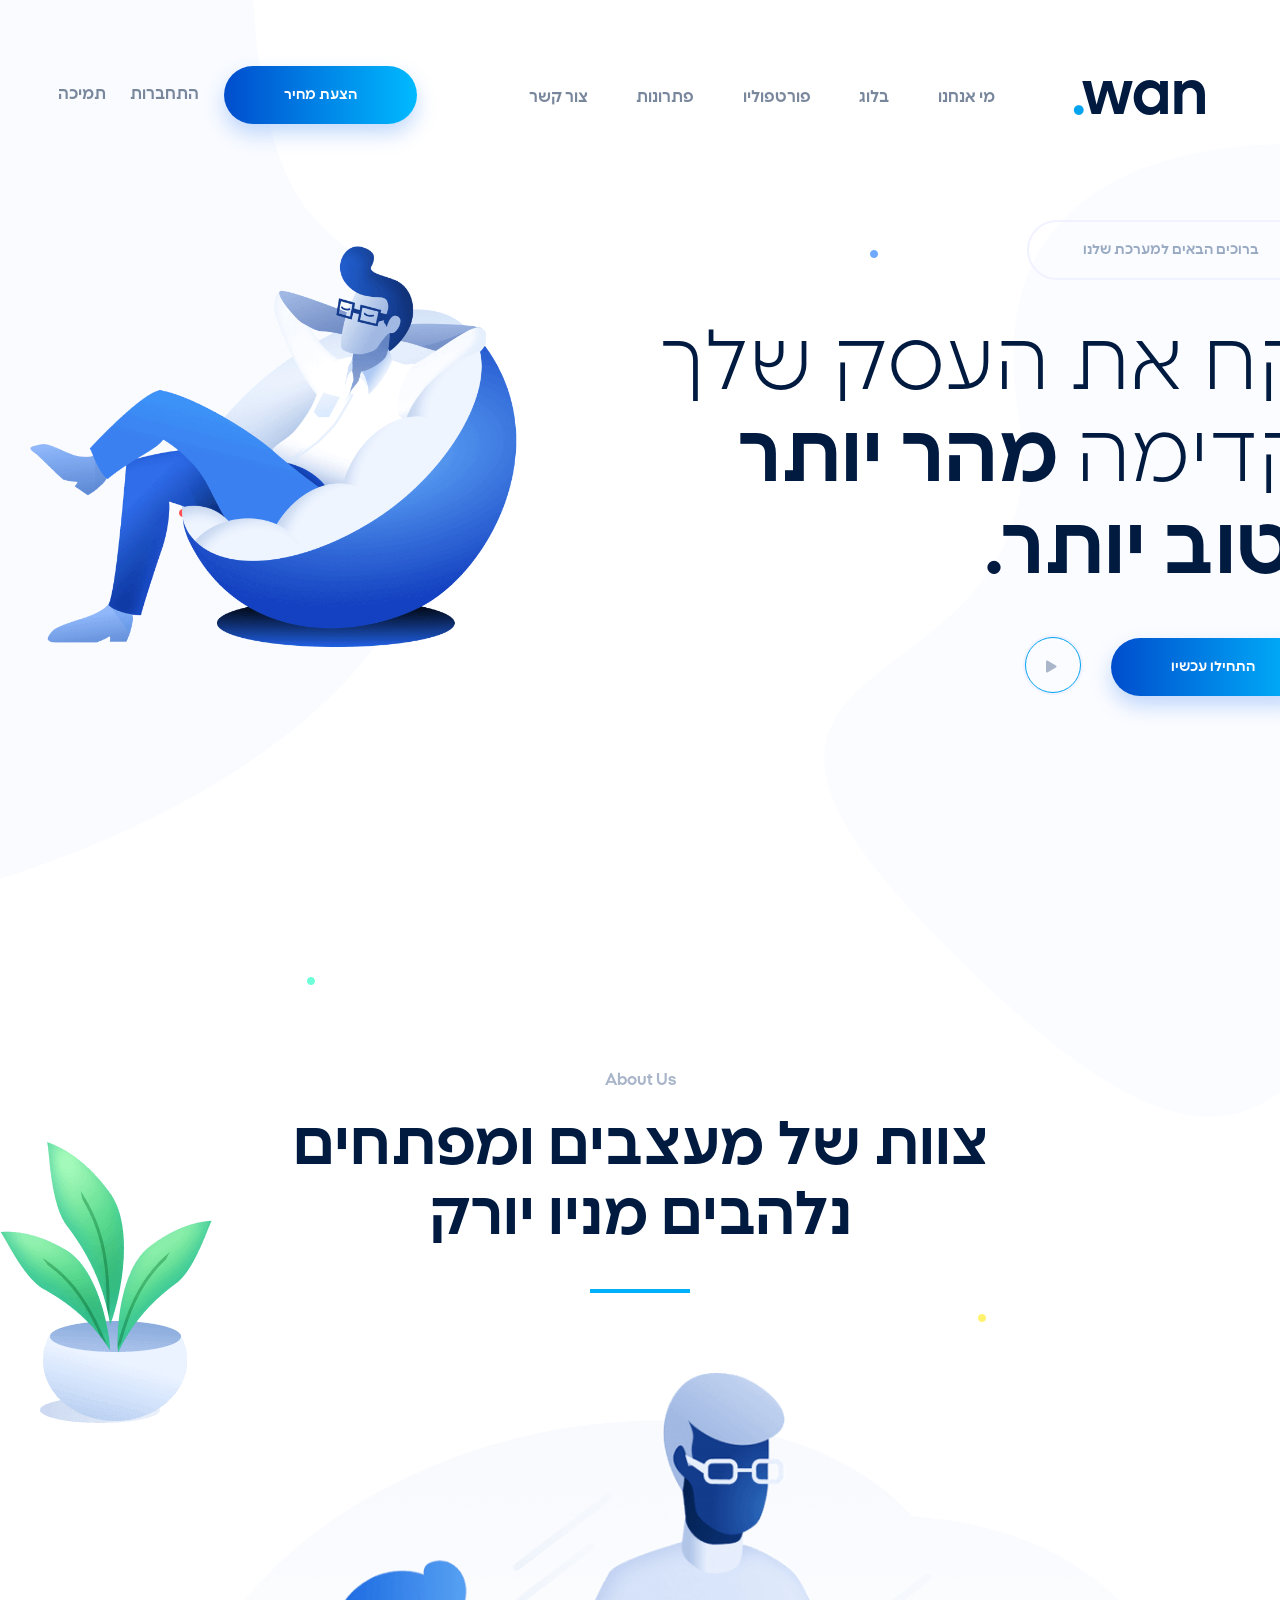
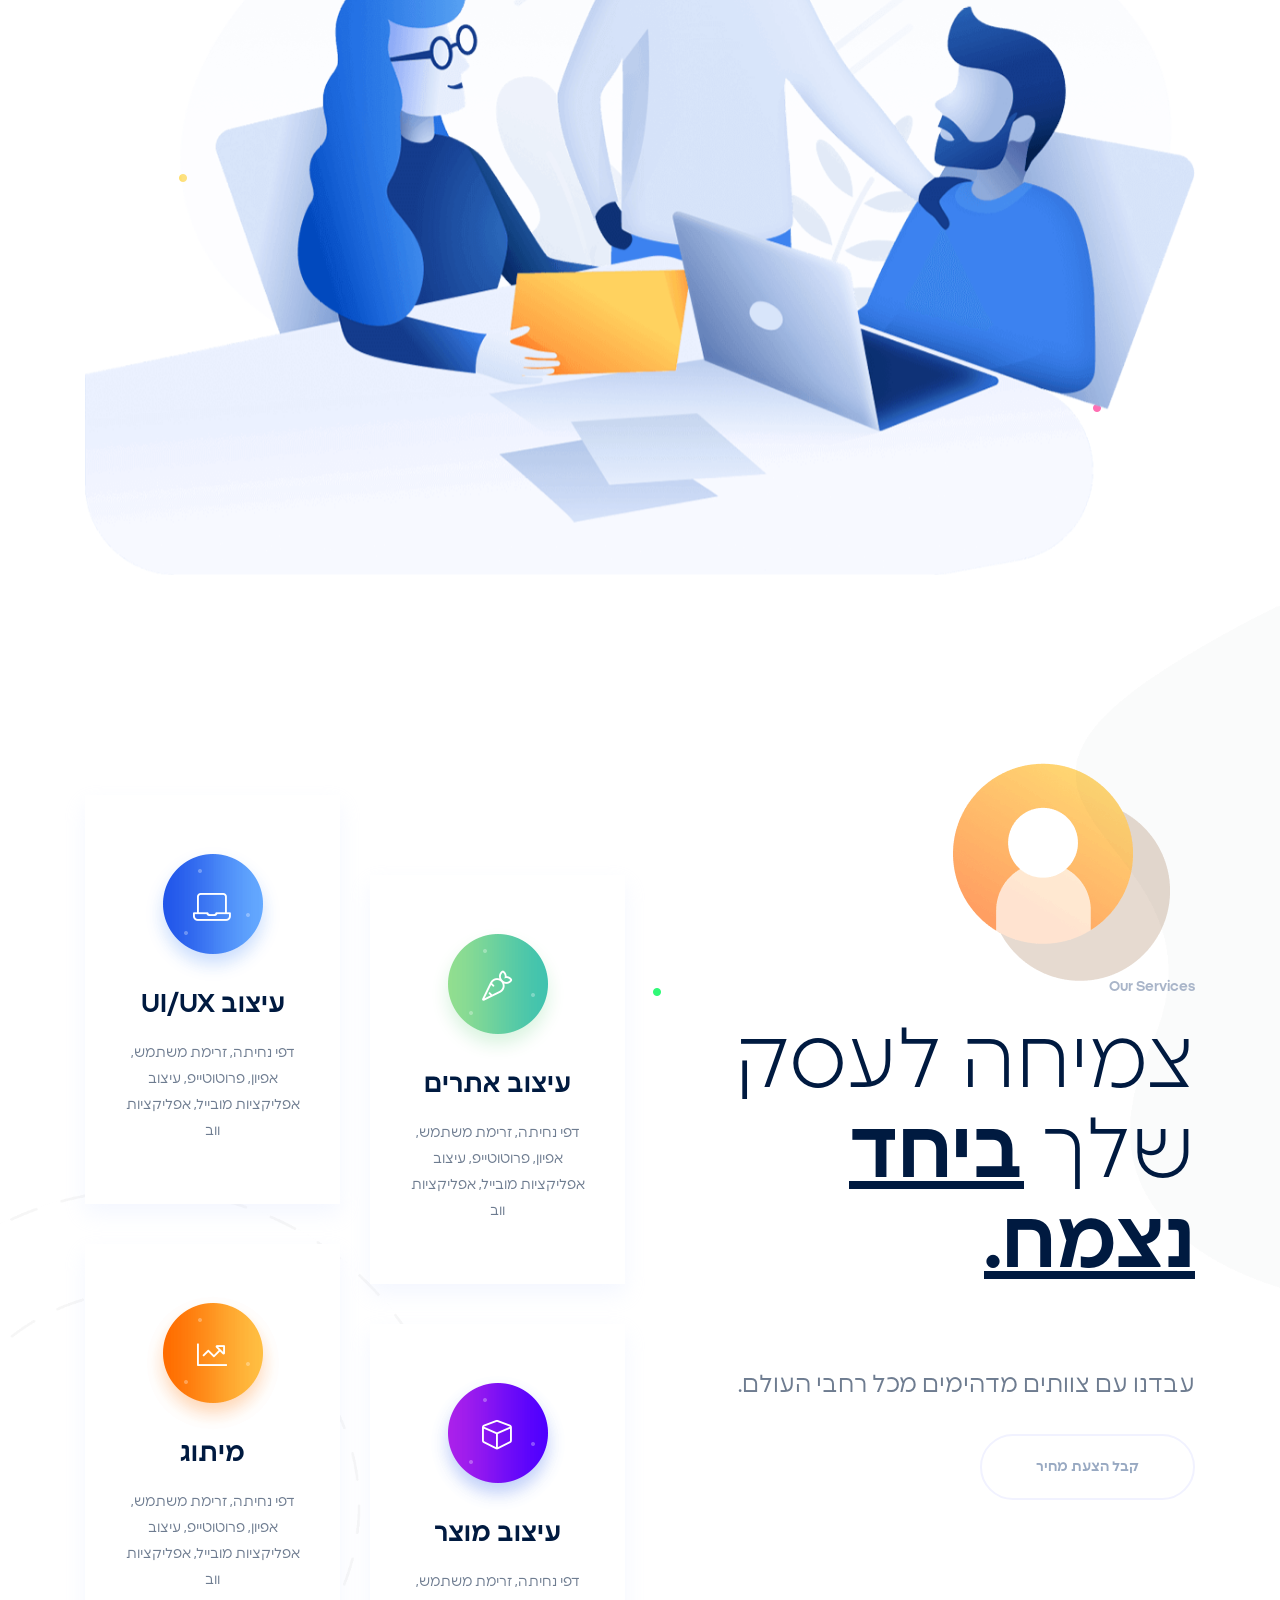
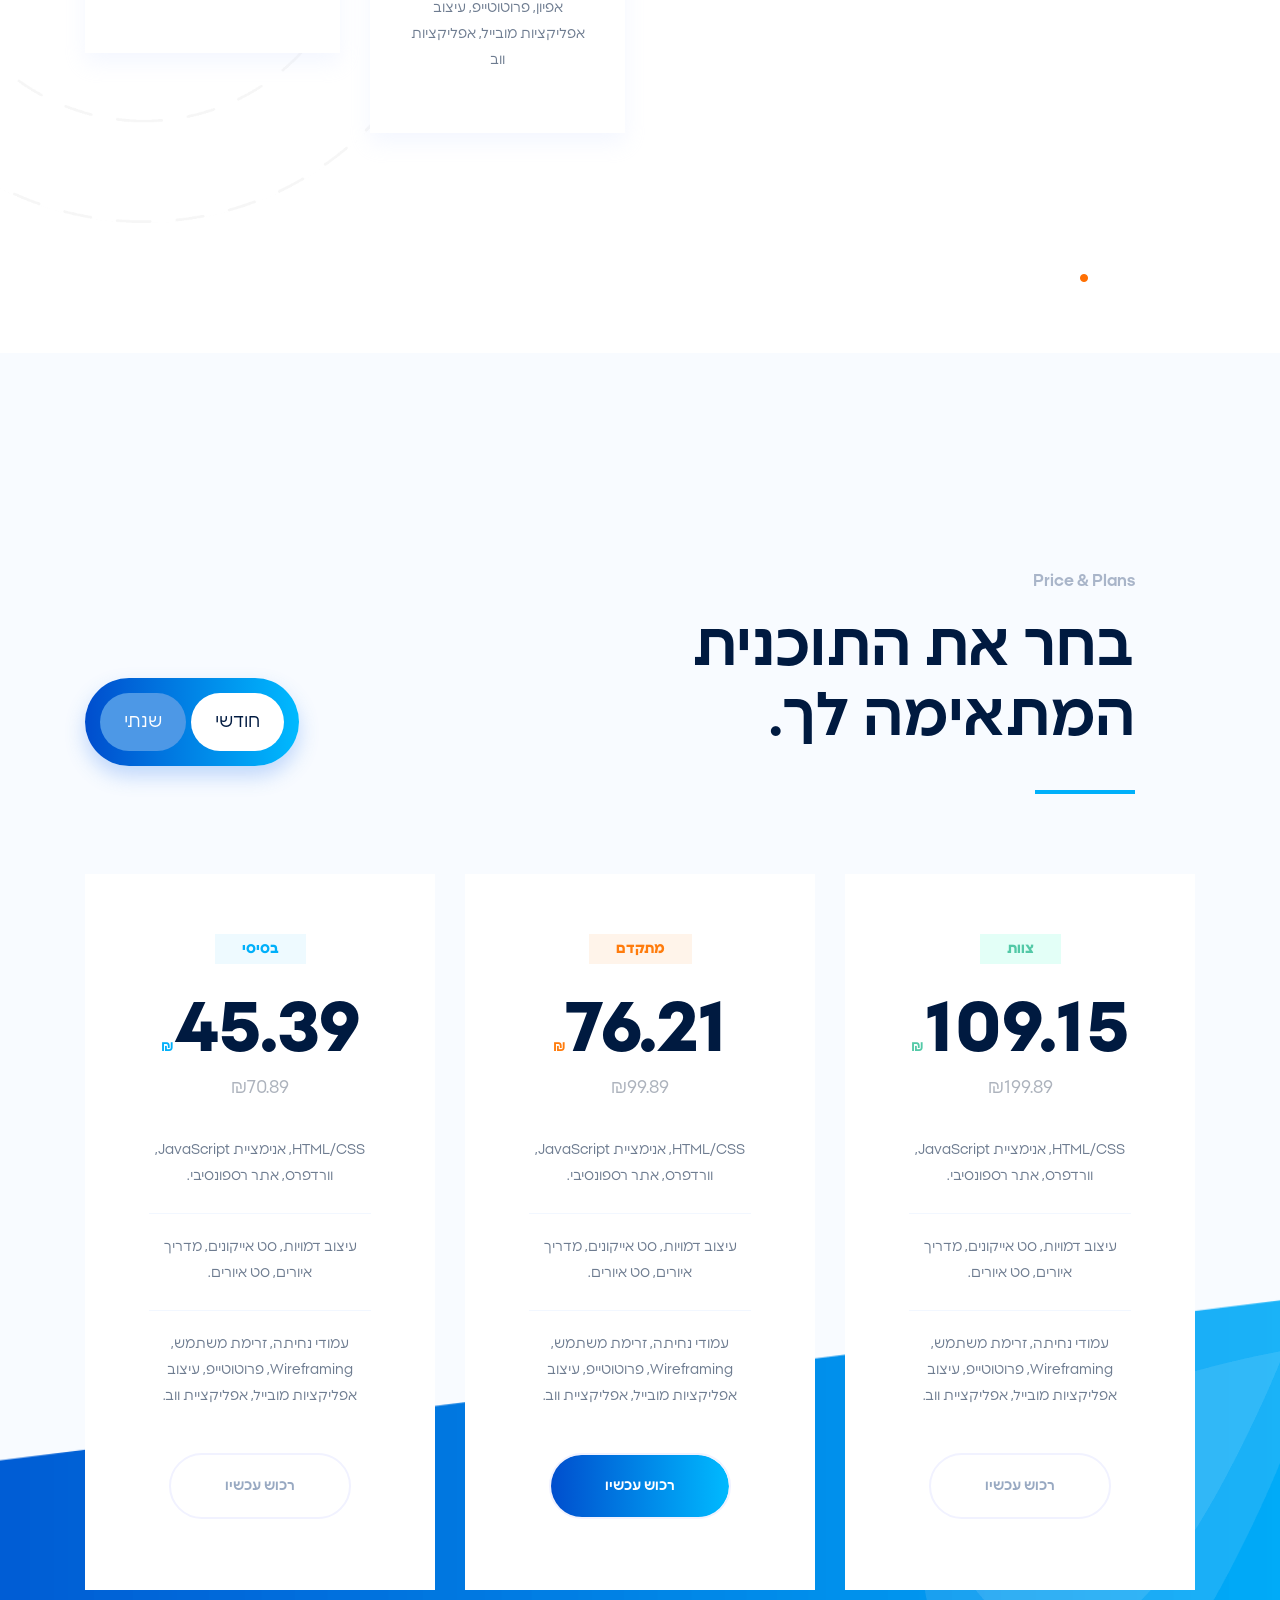
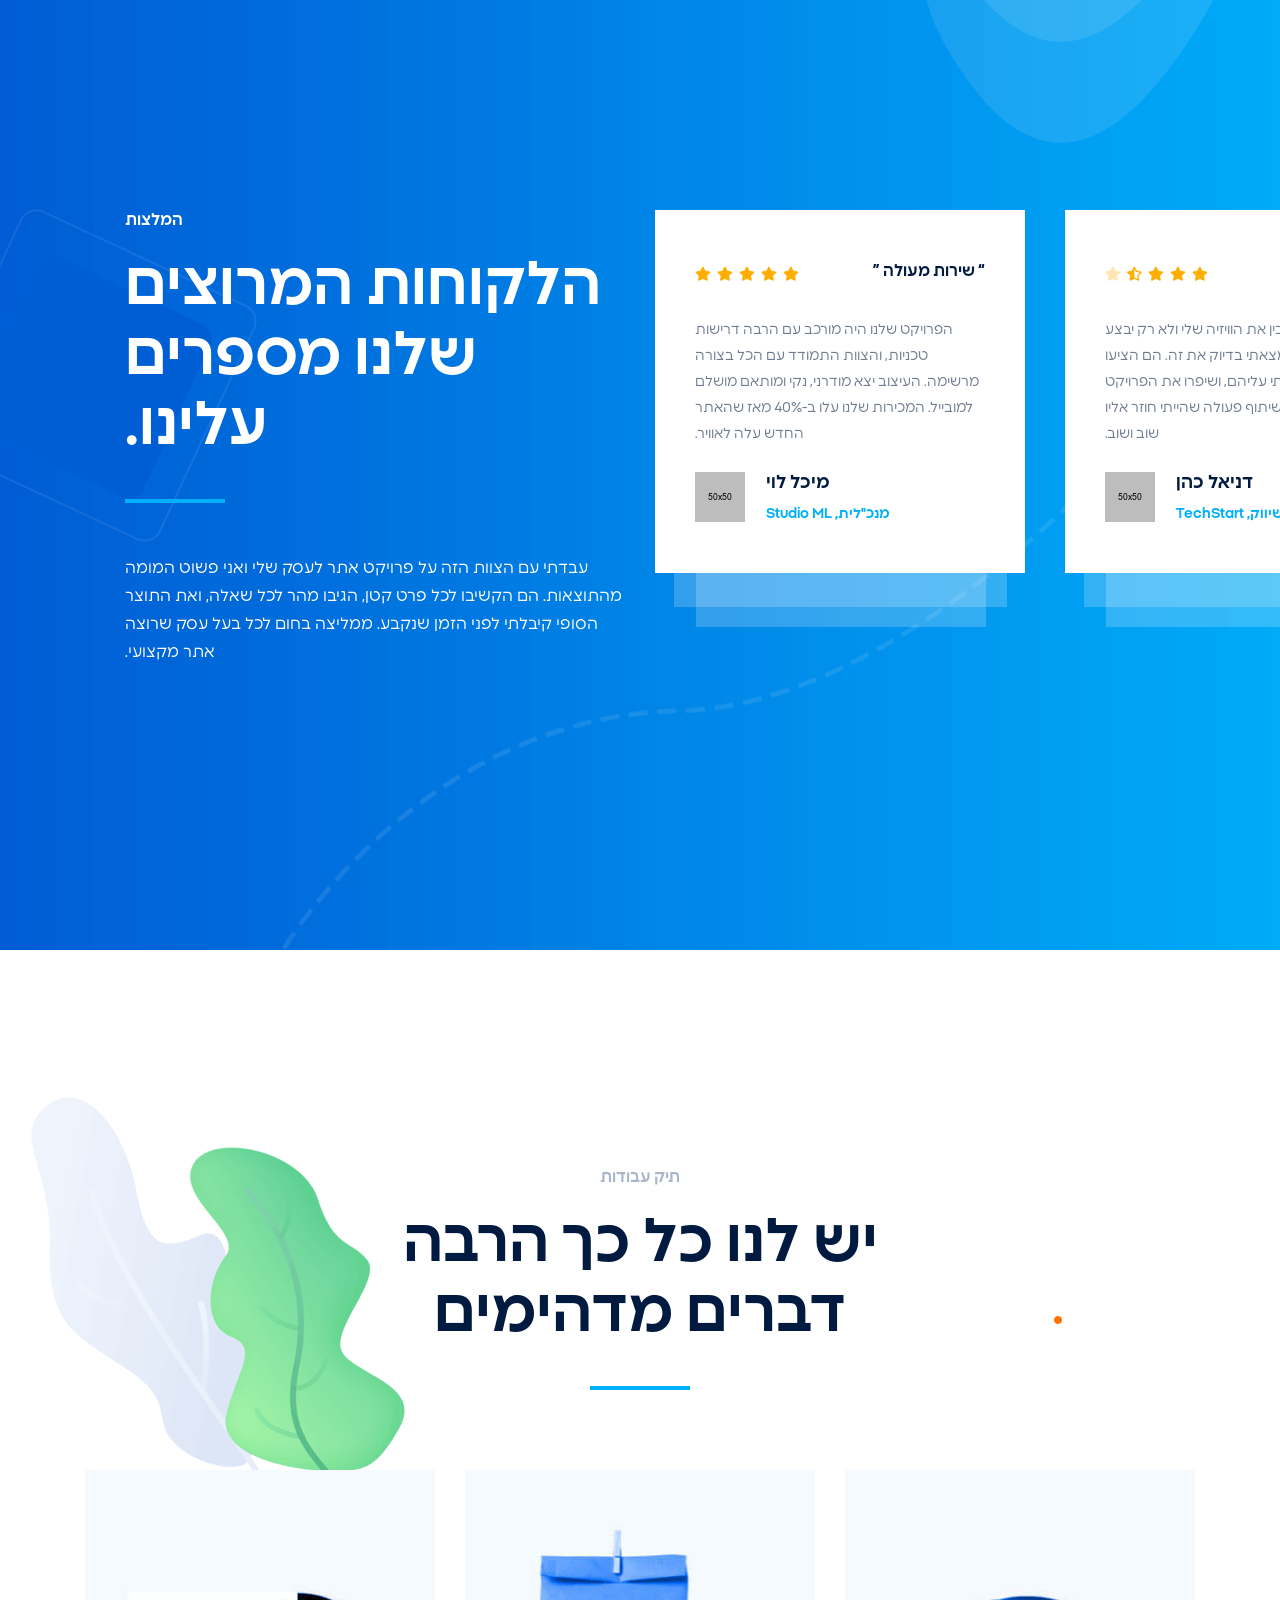
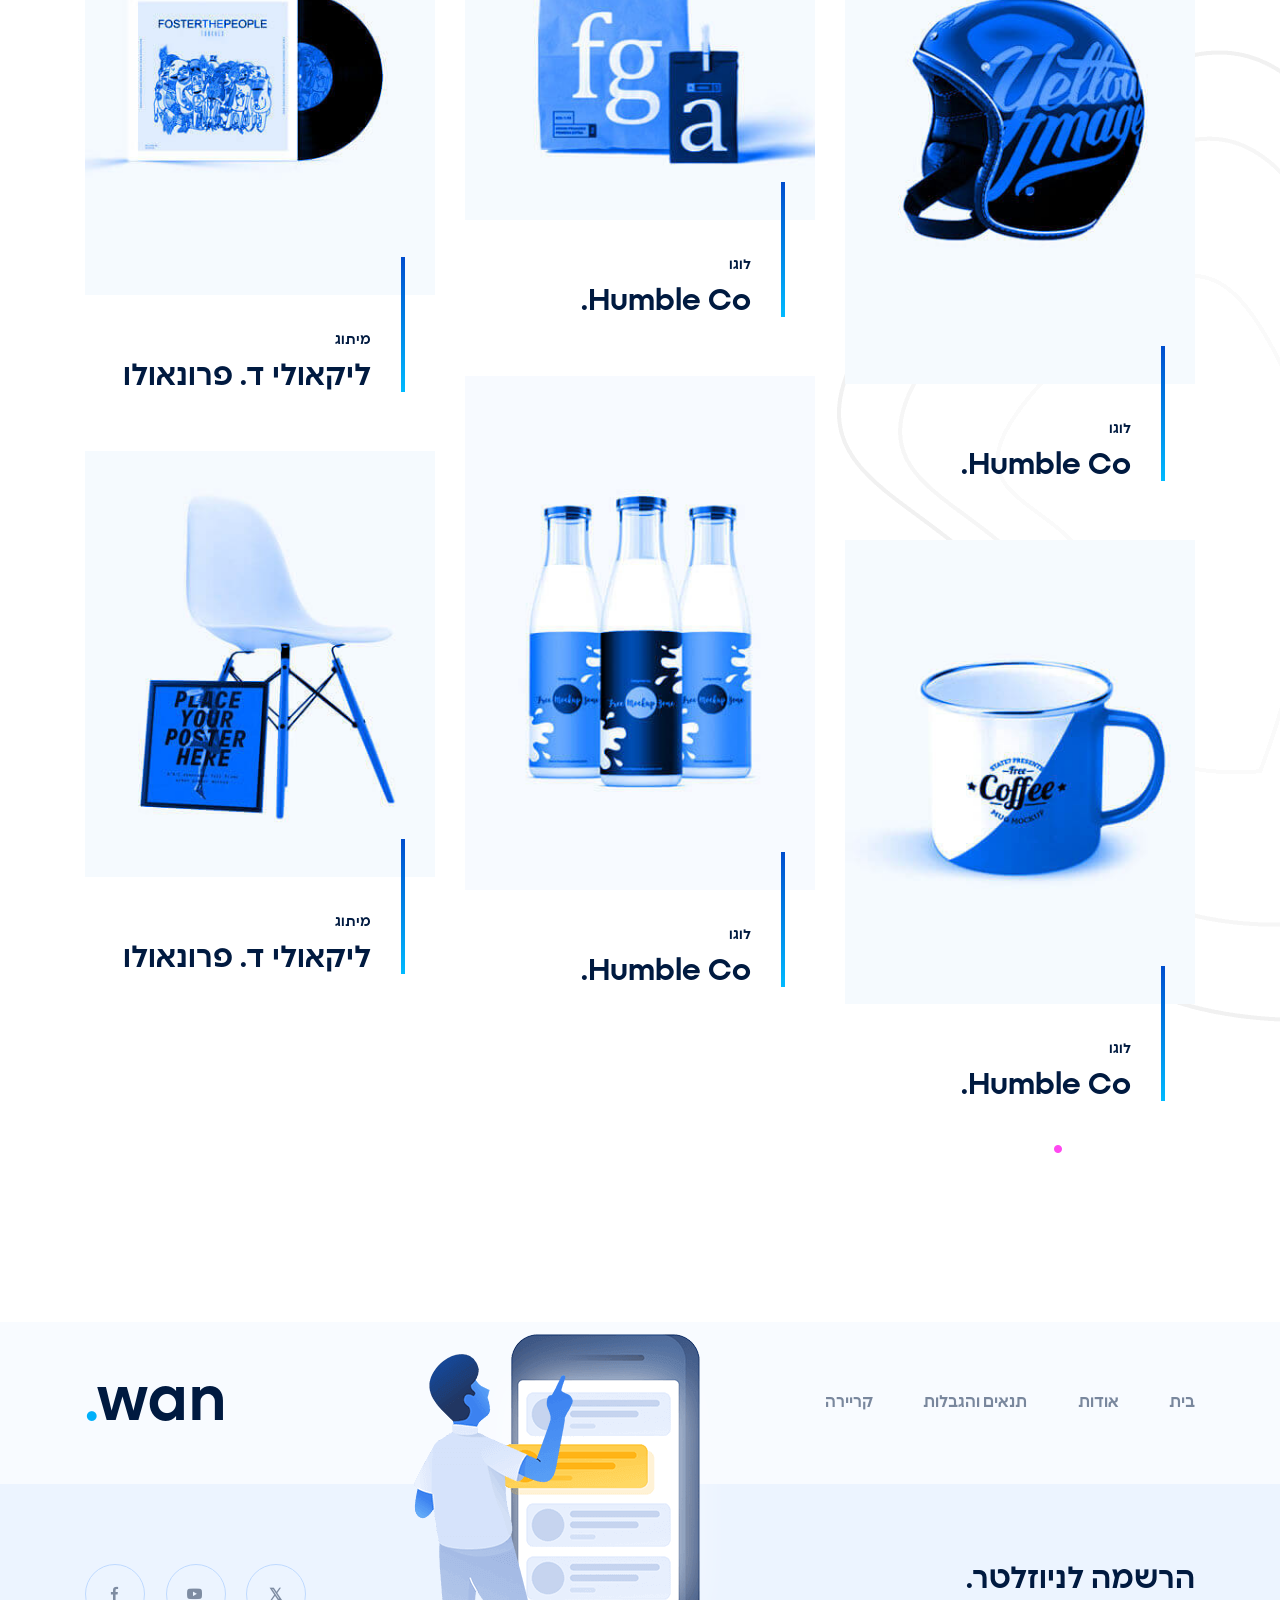
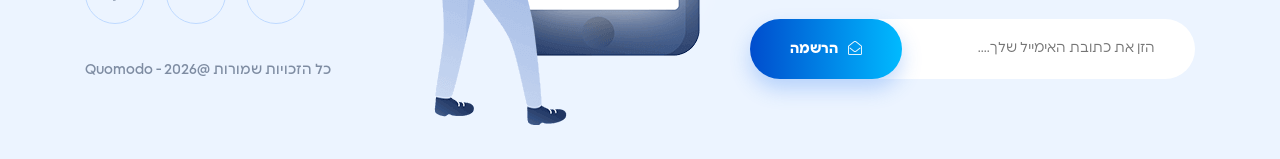
==== wan-html/index.html @ 909f517f "Initial commit Made-with: Cursor" ====
<!DOCTYPE html>
<html lang="en">

<head>
    <!--- Basic Page Needs  -->
    <meta charset="utf-8">
    <title>Home One || Wan</title>
    <meta name="description" content="">
    <meta name="author" content="">
    <meta name="keywords" content="">
    <meta http-equiv="X-UA-Compatible" content="IE=edge">
    <!-- Mobile Specific Meta  -->
    <meta name="viewport" content="width=device-width, initial-scale=1, maximum-scale=1">
    <!-- CSS -->
    <link rel="stylesheet" href="css/bootstrap.min.css">
    <link rel="stylesheet" href="css/jquery-ui.css">
    <link rel="stylesheet" href="css/all.min.css">
    <link rel="stylesheet" href="css/magnific-popup.css">
    <link rel="stylesheet" href="css/owl.carousel.min.css">
    <link rel="stylesheet" href="css/animate.css">
    <link rel="stylesheet" href="css/stellarnav.min.css">
    <link rel="stylesheet" href="css/pignose.calendar.min.css">
    <link rel="stylesheet" href="fonts/stylesheet.css">
    <link rel="stylesheet" href="css/style.css">
    <link rel="stylesheet" href="css/responsive.css">
    <style>
        /* RTL override for hero section - text on right, image on left */
        .hero-area {
            padding: 260px 0 300px;
        }
        .hero-area .hero-content {
            direction: rtl;
            text-align: right;
            padding: 0 0 0 60px;
            margin-top: -40px;
            margin-right: -120px;
        }
        .hero-area .hero-content .title {
            line-height: 1.15;
            margin-top: 28px;
        }
        .hero-area .hero-content .start-video {
            margin-top: 40px;
        }
        .main-menu {
            text-align: left !important;
            margin-left: 60px;
        }
        .hero-area .hero-banner {
            right: auto;
            left: 30px;
            text-align: left;
            transform: scaleX(-1);
        }
        .hero-area .hero-bg-left {
            left: auto;
            right: 0;
            transform: scaleX(-1);
        }
        .hero-area .hero-bg-right {
            right: auto;
            left: 0;
            text-align: left;
            transform: scaleX(-1);
        }
        .hero-area .hero-content .start-video .start {
            margin-right: 0;
            margin-left: 24px;
        }
        /* Quote Modal Styles */
        .quote-modal .modal-dialog {
            max-width: 560px;
            margin: 40px auto;
        }
        .quote-modal .modal-content {
            border: 0;
            border-radius: 20px;
            overflow: hidden;
            box-shadow: 0 30px 80px rgba(0, 77, 205, 0.25);
            direction: rtl;
            text-align: right;
        }
        .quote-modal .quote-header {
            background-image: linear-gradient(90deg, #004dcd 0%, #00baff 100%);
            color: #ffffff;
            padding: 32px 40px 28px;
            position: relative;
        }
        .quote-modal .quote-header .intro {
            font-size: 13px;
            letter-spacing: 2px;
            text-transform: uppercase;
            color: #ffffff;
            opacity: 1;
            margin: 0 0 8px;
            font-weight: 700;
            text-shadow: 0 1px 2px rgba(0, 30, 80, 0.25);
        }
        .quote-modal .quote-header .title {
            font-size: 26px;
            line-height: 1.3;
            font-weight: 700;
            margin: 0 0 6px;
            color: #ffffff;
        }
        .quote-modal .quote-header .subtitle {
            font-size: 14px;
            line-height: 1.6;
            color: #ffffff;
            opacity: 1;
            margin: 0;
            font-weight: 500;
            text-shadow: 0 1px 2px rgba(0, 30, 80, 0.25);
        }
        .quote-modal .quote-close {
            position: absolute;
            top: 18px;
            left: 18px;
            width: 34px;
            height: 34px;
            border-radius: 50%;
            background: rgba(255, 255, 255, 0.18);
            color: #ffffff;
            border: 0;
            font-size: 16px;
            line-height: 1;
            cursor: pointer;
            transition: 0.25s;
        }
        .quote-modal .quote-close:hover {
            background: rgba(255, 255, 255, 0.35);
            transform: rotate(90deg);
        }
        .quote-modal .quote-body {
            padding: 32px 40px 36px;
            background: #ffffff;
        }
        .quote-modal .form-row {
            display: flex;
            gap: 14px;
            margin-bottom: 14px;
        }
        .quote-modal .form-field {
            flex: 1;
            position: relative;
        }
        .quote-modal label {
            display: block;
            font-size: 13px;
            font-weight: 600;
            color: #000c35;
            margin-bottom: 8px;
        }
        .quote-modal label .req {
            color: #ef4060;
            margin-right: 3px;
        }
        .quote-modal input[type="text"],
        .quote-modal input[type="tel"],
        .quote-modal input[type="email"],
        .quote-modal select,
        .quote-modal textarea {
            width: 100%;
            box-sizing: border-box;
            height: 48px;
            line-height: 1.2;
            border: 1.5px solid #e4e8f3;
            border-radius: 10px;
            padding: 0 16px;
            font-size: 14px;
            color: #000c35;
            background: #f8fafd;
            transition: 0.25s;
            font-family: inherit;
            direction: rtl;
            text-align: right;
            -webkit-appearance: none;
            -moz-appearance: none;
            appearance: none;
        }
        .quote-modal select {
            background-image: url("data:image/svg+xml;utf8,<svg xmlns='http://www.w3.org/2000/svg' width='12' height='8' viewBox='0 0 12 8'><path fill='none' stroke='%23606e88' stroke-width='2' stroke-linecap='round' stroke-linejoin='round' d='M1 1l5 5 5-5'/></svg>");
            background-repeat: no-repeat;
            background-position: left 16px center;
            padding-left: 40px;
        }
        .quote-modal textarea {
            resize: vertical;
            height: auto;
            min-height: 110px;
            padding: 12px 16px;
            line-height: 1.5;
        }
        .quote-modal input:focus,
        .quote-modal select:focus,
        .quote-modal textarea:focus {
            outline: 0;
            border-color: #00baff;
            background: #ffffff;
            box-shadow: 0 0 0 4px rgba(0, 186, 255, 0.12);
        }
        .quote-modal .submit-btn {
            width: 100%;
            background-image: linear-gradient(90deg, #004dcd 0%, #00baff 100%);
            color: #ffffff;
            border: 0;
            border-radius: 100px;
            padding: 16px 30px;
            font-size: 15px;
            font-weight: 600;
            cursor: pointer;
            margin-top: 8px;
            box-shadow: 0 10px 20px rgba(59, 132, 241, 0.25);
            transition: 0.3s;
        }
        .quote-modal .submit-btn:hover {
            transform: translateY(-2px);
            box-shadow: 0 14px 26px rgba(59, 132, 241, 0.35);
        }
        .quote-modal .quote-success {
            display: none;
            text-align: center;
            padding: 20px 10px 10px;
        }
        .quote-modal .quote-success .icon {
            width: 70px;
            height: 70px;
            border-radius: 50%;
            background: linear-gradient(135deg, #00baff, #004dcd);
            color: #ffffff;
            display: inline-flex;
            align-items: center;
            justify-content: center;
            font-size: 30px;
            margin-bottom: 18px;
        }
        .quote-modal .quote-success h3 {
            color: #000c35;
            font-weight: 700;
            margin-bottom: 8px;
        }
        .quote-modal .quote-success p {
            color: #606e88;
            margin: 0;
        }
        @media (max-width: 575px) {
            .quote-modal .form-row {
                flex-direction: column;
                gap: 0;
                margin-bottom: 0;
            }
            .quote-modal .form-field {
                margin-bottom: 14px;
            }
            .quote-modal .quote-header {
                padding: 26px 24px 22px;
            }
            .quote-modal .quote-body {
                padding: 24px;
            }
            .quote-modal .quote-header .title {
                font-size: 22px;
            }
        }
    </style>
    <!-- Favicon -->
    <link rel="shortcut icon" type="image/png" href="img/favicon.ico">
    <!-- HTML5 Shim and Respond.js IE8 support of HTML5 elements and media queries -->
    <!-- WARNING: Respond.js doesn't work if you view the page via file:// -->
    <!--[if lt IE 9]>
        <script src="https://oss.maxcdn.com/libs/html5shiv/3.7.0/html5shiv.js"></script>
        <script src="https://oss.maxcdn.com/libs/respond.js/1.4.2/respond.min.js"></script>
        <![endif]-->
</head>

<body>
    <div id="preloader"></div>
    <header>
        <div class="header-container">
            <div class="row">
                <div class="col-lg-4 col-md-6 col-sm-7 col-12 d-none d-md-block">
                    <div class="header-right">
                        <ul class="links">
                            <li><a href="#">תמיכה</a></li>
                            <li><a href="#">התחברות</a></li>
                        </ul>
                        <div class="get-quote">
                            <a href="#" class="link btn-style-1" data-toggle="modal" data-target="#quoteModal">הצעת מחיר</a>
                        </div>
                    </div>
                </div>
                <div class="col-lg-6 col-md-3 col-sm-8 col-6">
                    <div class="main-menu stellarnav">
                        <ul>
                            
                            <li><a href="#">צור קשר</a></li>
                            <li><a href="#_pricing" class="smoothscroll">פתרונות</a></li>
                            <li><a href="#_testimonial" class="smoothscroll">פורטפוליו</a></li>
                            <li><a href="blog.html">בלוג</a></li>
                            <li><a href="#_about" class="smoothscroll">מי אנחנו</a></li>
                        </ul>
                    </div>
                </div>
                <div class="col-lg-2 col-md-3 col-sm-4 col-6">
                    <div class="logo">
                        <a href="index.html" class="link"><span class="color">.</span>wan</a>
                    </div>
                </div>
            </div>
        </div>
    </header>
    <section class="hero-area">
        <div class="hero-bg-left"><img src="img/home1/hero-left-bg.png" alt=""></div>
        <div class="hero-bg-right"><img src="img/home1/hero-right-bg.png" alt=""></div>
        <div class="hero-dot-bg-1 wow bounceIn" data-wow-iteration="infinite" data-wow-duration="5.0s" data-wow-delay="1.0s"><img src="img/home1/hero-top-center-dot.png" alt=""></div>
        <div class="hero-dot-bg-2 wow bounceIn" data-wow-iteration="infinite" data-wow-duration="5.0s" data-wow-delay="2.0s"><img src="img/home1/hero-left-dot.png" alt=""></div>
        <div class="hero-dot-bg-3 wow bounceIn" data-wow-iteration="infinite" data-wow-duration="5.0s" data-wow-delay="3.0s"><img src="img/home1/hero-bottom-left-dot.png" alt=""></div>
        <div class="hero-banner wow fadeIn animated" data-wow-duration="1.0s" data-wow-delay="1.0s"><img class="item-bounce" src="img/home1/hero-banner.png" alt=""></div>
        <div class="container">
            <div class="row justify-content-end">
                <div class="col-lg-7 col-md-7 col-12">
                    <div class="hero-content">
                        <p class="btn-style-outline-1 welcome">ברוכים הבאים למערכת שלנו</p>
                        <h2 class="title"><span class="light">קח את העסק שלך קדימה</span> מהר יותר וטוב יותר.</h2>
                        <div class="start-video">
                            <a href="#" class="start btn-style-1 btn-hvr-anim-top">התחילו עכשיו</a>
                            <a class="popup-youtube btn-ripple-out" href="https://www.youtube.com/watch?v=QOtuX0jL85Y"><i class="fas fa-play"></i></a>
                        </div>
                    </div>
                </div>
            </div>
        </div>
    </section>
    <section class="about-area" id="_about">
        <div class="about-dot-bg-1 wow bounceIn" data-wow-iteration="infinite" data-wow-duration="5.0s" data-wow-delay="1.0s"><img src="img/home1/about-left-dot.png" alt=""></div>
        <div class="about-dot-bg-2 wow bounceIn" data-wow-iteration="infinite" data-wow-duration="5.0s" data-wow-delay="1.5s"><img src="img/home1/about-top-right-dot.png" alt=""></div>
        <div class="about-dot-bg-3 wow bounceIn" data-wow-iteration="infinite" data-wow-duration="5.0s" data-wow-delay="2.0s"><img src="img/home1/about-bottom-right-dot.png" alt=""></div>
        <div class="about-dot-bg-4 wow bounceIn" data-wow-iteration="infinite" data-wow-duration="5.0s" data-wow-delay="2.5s"><img src="img/home1/about-center-dot.png" alt=""></div>
        <div class="about-dot-bg-5 wow bounceIn" data-wow-iteration="infinite" data-wow-duration="5.0s" data-wow-delay="3.0s"><img src="img/home1/about-left-bottom-dot.png" alt=""></div>
        <div class="about-dot-bg-6 wow bounceIn" data-wow-iteration="infinite" data-wow-duration="5.0s" data-wow-delay="3.5s"><img src="img/home1/about-right-bottom-dot.png" alt=""></div>
        <div class="about-banner-contact wow fadeInRight" data-wow-duration="1.0s" data-wow-delay="0.5s"><img src="img/home1/about-contact-banner.png" alt=""></div>
        <div class="about-right-bg"><img src="img/home1/about-right-bg.png" alt=""></div>
        <div class="about-left-bg wow fadeInLeft" data-wow-duration="1.0s" data-wow-delay="0.5s"><img src="img/home1/about-left-banner.png" alt=""></div>
        <div class="about-top-plant wow fadeInLeft" data-wow-duration="1.0s" data-wow-delay="0.5s"><img src="img/home1/about-plant.png" alt=""></div>
        <div class="container">
            <div class="row">
                <div class="col-lg-10 offset-lg-1 col-12">
                    <div class="section-title">
                        <h5 class="intro">About Us</h5>
                        <h2 class="title">צוות של מעצבים ומפתחים<br>נלהבים מניו יורק</h2>
                    </div>
                </div>
            </div>
            <div class="about-banner wow fadeIn animated" data-wow-duration="1.0s" data-wow-delay="0.7s">
                <img src="img/home1/about-banner.png" alt="">
            </div>
            <div class="row">
                <div class="col-lg-6 col-12">
                    <div class="about-all-boxes">
                        <div class="row">
                            <div class="col-lg-6 col-sm-6 col-12 wow fadeInUp animated" data-wow-delay="00ms" data-wow-duration="1500ms">
                                <div class="about-box">
                                    <div class="icon-box">
                                        <span class="color-1 icon"><i class="fal fa-laptop"></i></span>
                                    </div>
                                    <div class="content">
                                        <h2 class="name">UI/UX עיצוב</h2>
                                        <p class="text">דפי נחיתה, זרימת משתמש, אפיון, פרוטוטייפ, עיצוב אפליקציות מובייל, אפליקציות ווב</p>
                                    </div>
                                </div>
                                <div class="about-box">
                                    <div class="icon-box">
                                        <span class="color-2 icon"><i class="fal fa-chart-line"></i></span>
                                    </div>
                                    <div class="content">
                                        <h2 class="name">מיתוג</h2>
                                        <p class="text">דפי נחיתה, זרימת משתמש, אפיון, פרוטוטייפ, עיצוב אפליקציות מובייל, אפליקציות ווב</p>
                                    </div>
                                </div>
                            </div>
                            <div class="col-lg-6 col-sm-6 col-12 wow fadeInUp animated" data-wow-delay="300ms" data-wow-duration="1500ms">
                                <div class="about-box-martop80 mar-top-80"></div>
                                <div class="about-box">
                                    <div class="icon-box">
                                        <span class="color-3 icon"><i class="fal fa-carrot"></i></span>
                                    </div>
                                    <div class="content">
                                        <h2 class="name">עיצוב אתרים</h2>
                                        <p class="text">דפי נחיתה, זרימת משתמש, אפיון, פרוטוטייפ, עיצוב אפליקציות מובייל, אפליקציות ווב</p>
                                    </div>
                                </div>
                                <div class="about-box">
                                    <div class="icon-box">
                                        <span class="color-4 icon"><i class="fal fa-cube"></i></span>
                                    </div>
                                    <div class="content">
                                        <h2 class="name">עיצוב מוצר</h2>
                                        <p class="text">דפי נחיתה, זרימת משתמש, אפיון, פרוטוטייפ, עיצוב אפליקציות מובייל, אפליקציות ווב</p>
                                    </div>
                                </div>
                            </div>
                        </div>
                    </div>
                </div>
                <div class="col-lg-6 col-md-7 col-12 d-flex align-items-center">
                    <div class="about-right-content section-title" dir="rtl" style="text-align: right;">
                        <h5 class="intro">Our Services</h5>
                        <h2 class="title">צמיחה לעסק שלך <span class="bold">ביחד נצמח.</span></h2>
                        <p class="text" dir="rtl" style="text-align: right;">עבדנו עם צוותים מדהימים מכל רחבי העולם.</p>
                        <a href="#" class="quote btn-style-outline-1" data-toggle="modal" data-target="#quoteModal">קבל הצעת מחיר</a>
                    </div>
                </div>
            </div>
        </div>
    </section>
    <section class="pricing-area" id="_pricing">
        <div class="pricing-area-for-position">
            <div class="container">
                <div class="row align-items-center">
                    <div class="col-lg-5 col-12">
                        <div class="pricing-tab-menu" style="text-align: left;">
                            <ul class="nav nav-tabs" id="myTab" role="tablist">
                                <li class="nav-item">
                                    <a class="nav-link" id="yearly-tab" data-toggle="tab" href="#yearly" role="tab" aria-selected="false">שנתי</a>
                                </li>
                                <li class="nav-item">
                                    <a class="nav-link active" id="monthly-tab" data-toggle="tab" href="#monthly" role="tab" aria-selected="true">חודשי</a>
                                </li>
                            </ul>
                        </div>
                    </div>
                    <div class="col-lg-7 col-12">
                        <div class="pricing-section-title section-title" dir="rtl" style="text-align: right; padding-right: 60px;">
                            <h5 class="intro">Price & Plans</h5>
                            <h2 class="title">בחר את התוכנית המתאימה לך.</h2>
                        </div>
                    </div>
                </div>
                <div class="pricing-tab-all-content">
                    <div class="tab-content">
                        <div class="tab-pane fade show active" id="monthly" role="tabpanel" aria-labelledby="monthly-tab">
                            <div class="row justify-content-center">
                                <div class="col-lg-4 col-sm-6 col-12 wow fadeInUp animated" data-wow-delay="00ms" data-wow-duration="1000ms">
                                    <div class="single-pricing color-1" dir="rtl">
                                        <div class="type">
                                            <h6 class="type-text">בסיסי</h6>
                                        </div>
                                        <h2 class="price"><span class="icon">₪</span>45.39</h2>
                                        <h4 class="old-price">₪70.89</h4>
                                        <ul class="info">
                                            <li>HTML/CSS, אנימציית JavaScript, וורדפרס, אתר רספונסיבי.</li>
                                            <li>עיצוב דמויות, סט אייקונים, מדריך איורים, סט איורים.</li>
                                            <li>עמודי נחיתה, זרימת משתמש, Wireframing, פרוטוטייפ, עיצוב אפליקציות מובייל, אפליקציית ווב.</li>
                                        </ul>
                                        <a href="#" class="purchase btn-style-outline-1">רכוש עכשיו</a>
                                    </div>
                                </div>
                                <div class="col-lg-4 col-sm-6 col-12 wow fadeInUp animated" data-wow-delay="100ms" data-wow-duration="1000ms">
                                    <div class="single-pricing color-2 active" dir="rtl">
                                        <div class="type">
                                            <h6 class="type-text">מתקדם</h6>
                                        </div>
                                        <h2 class="price"><span class="icon">₪</span>76.21</h2>
                                        <h4 class="old-price">₪99.89</h4>
                                        <ul class="info">
                                            <li>HTML/CSS, אנימציית JavaScript, וורדפרס, אתר רספונסיבי.</li>
                                            <li>עיצוב דמויות, סט אייקונים, מדריך איורים, סט איורים.</li>
                                            <li>עמודי נחיתה, זרימת משתמש, Wireframing, פרוטוטייפ, עיצוב אפליקציות מובייל, אפליקציית ווב.</li>
                                        </ul>
                                        <a href="#" class="purchase btn-style-outline-1">רכוש עכשיו</a>
                                    </div>
                                </div>
                                <div class="col-lg-4 col-sm-6 col-12 wow fadeInUp animated" data-wow-delay="200ms" data-wow-duration="1000ms">
                                    <div class="single-pricing color-3" dir="rtl">
                                        <div class="type">
                                            <h6 class="type-text">צוות</h6>
                                        </div>
                                        <h2 class="price"><span class="icon">₪</span>109.15</h2>
                                        <h4 class="old-price">₪199.89</h4>
                                        <ul class="info">
                                            <li>HTML/CSS, אנימציית JavaScript, וורדפרס, אתר רספונסיבי.</li>
                                            <li>עיצוב דמויות, סט אייקונים, מדריך איורים, סט איורים.</li>
                                            <li>עמודי נחיתה, זרימת משתמש, Wireframing, פרוטוטייפ, עיצוב אפליקציות מובייל, אפליקציית ווב.</li>
                                        </ul>
                                        <a href="#" class="purchase btn-style-outline-1">רכוש עכשיו</a>
                                    </div>
                                </div>
                            </div>
                        </div>
                        <div class="tab-pane fade" id="yearly" role="tabpanel" aria-labelledby="yearly-tab">
                            <div class="row justify-content-center">
                                <div class="col-lg-4 col-sm-6 col-12 wow fadeInUp animated" data-wow-delay="00ms" data-wow-duration="1000ms">
                                    <div class="single-pricing color-1" dir="rtl">
                                        <div class="type">
                                            <h6 class="type-text">בסיסי</h6>
                                        </div>
                                        <h2 class="price"><span class="icon">₪</span>544.68</h2>
                                        <h4 class="old-price">₪850.68</h4>
                                        <ul class="info">
                                            <li>HTML/CSS, אנימציית JavaScript, וורדפרס, אתר רספונסיבי.</li>
                                            <li>עיצוב דמויות, סט אייקונים, מדריך איורים, סט איורים.</li>
                                            <li>עמודי נחיתה, זרימת משתמש, Wireframing, פרוטוטייפ, עיצוב אפליקציות מובייל, אפליקציית ווב.</li>
                                        </ul>
                                        <a href="#" class="purchase btn-style-outline-1">רכוש עכשיו</a>
                                    </div>
                                </div>
                                <div class="col-lg-4 col-sm-6 col-12 wow fadeInUp animated" data-wow-delay="100ms" data-wow-duration="1000ms">
                                    <div class="single-pricing color-2 active" dir="rtl">
                                        <div class="type">
                                            <h6 class="type-text">מתקדם</h6>
                                        </div>
                                        <h2 class="price"><span class="icon">₪</span>914.52</h2>
                                        <h4 class="old-price">₪1198.68</h4>
                                        <ul class="info">
                                            <li>HTML/CSS, אנימציית JavaScript, וורדפרס, אתר רספונסיבי.</li>
                                            <li>עיצוב דמויות, סט אייקונים, מדריך איורים, סט איורים.</li>
                                            <li>עמודי נחיתה, זרימת משתמש, Wireframing, פרוטוטייפ, עיצוב אפליקציות מובייל, אפליקציית ווב.</li>
                                        </ul>
                                        <a href="#" class="purchase btn-style-outline-1">רכוש עכשיו</a>
                                    </div>
                                </div>
                                <div class="col-lg-4 col-sm-6 col-12 wow fadeInUp animated" data-wow-delay="200ms" data-wow-duration="1000ms">
                                    <div class="single-pricing color-3" dir="rtl">
                                        <div class="type">
                                            <h6 class="type-text">צוות</h6>
                                        </div>
                                        <h2 class="price"><span class="icon">₪</span>1309.8</h2>
                                        <h4 class="old-price">₪2398.68</h4>
                                        <ul class="info">
                                            <li>HTML/CSS, אנימציית JavaScript, וורדפרס, אתר רספונסיבי.</li>
                                            <li>עיצוב דמויות, סט אייקונים, מדריך איורים, סט איורים.</li>
                                            <li>עמודי נחיתה, זרימת משתמש, Wireframing, פרוטוטייפ, עיצוב אפליקציות מובייל, אפליקציית ווב.</li>
                                        </ul>
                                        <a href="#" class="purchase btn-style-outline-1">רכוש עכשיו</a>
                                    </div>
                                </div>
                            </div>
                        </div>
                    </div>
                </div>
            </div>
        </div>
    </section>
    <section class="testimonial-area" id="_testimonial">
        <div class="testimonial-right-banner wow fadeInRight" data-wow-duration="1.0s" data-wow-delay="0.5s"><img src="img/home1/testimonial-right-banner.png" alt=""></div>
        <div class="testimoinal-left-banner wow fadeInLeft" data-wow-duration="1.0s" data-wow-delay="0.5s"><img src="img/home1/testimonial-left-banner.png" alt=""></div>
        <div class="testimonial-bottom-line"><img src="img/home1/testimonial-line-bg.png" alt=""></div>
        <div class="container-fluid">
            <div class="row">
                <div class="col-lg-6 col-12">
                    <div class="testimonial-section-title section-title" dir="rtl">
                        <h5 class="intro">המלצות</h5>
                        <h2 class="title">הלקוחות המרוצים שלנו מספרים עלינו.</h2>
                        <p class="text">עבדתי עם הצוות הזה על פרויקט אתר לעסק שלי ואני פשוט המומה מהתוצאות. הם הקשיבו לכל פרט קטן, הגיבו מהר לכל שאלה, ואת התוצר הסופי קיבלתי לפני הזמן שנקבע. ממליצה בחום לכל בעל עסק שרוצה אתר מקצועי.</p>
                    </div>
                </div>
                <div class="col-lg-6 col-12">
                    <div class="testimonial-carousel owl-carousel">
                        <div class="single-testimonial" dir="rtl">
                            <div class="rating-cause">
                                <p class="cause">&ldquo; שירות מעולה &rdquo;</p>
                                <ul class="rating">
                                    <li><i class="fas fa-star"></i></li>
                                    <li><i class="fas fa-star"></i></li>
                                    <li><i class="fas fa-star"></i></li>
                                    <li><i class="fas fa-star"></i></li>
                                    <li><i class="fas fa-star"></i></li>
                                </ul>
                            </div>
                            <p class="text">הפרויקט שלנו היה מורכב עם הרבה דרישות טכניות, והצוות התמודד עם הכל בצורה מרשימה. העיצוב יצא מודרני, נקי ומותאם מושלם למובייל. המכירות שלנו עלו ב-40% מאז שהאתר החדש עלה לאוויר.</p>
                            <div class="autor">
                                <div class="img"><img src="img/home1/testimonial-author-1.png" alt=""></div>
                                <div class="info">
                                    <h4 class="name">מיכל לוי</h4>
                                    <h6 class="desg">מנכ"לית, Studio ML</h6>
                                </div>
                            </div>
                        </div>
                        <div class="single-testimonial" dir="rtl">
                            <div class="rating-cause">
                                <p class="cause">&ldquo; עיצוב מרהיב &rdquo;</p>
                                <ul class="rating">
                                    <li><i class="fas fa-star"></i></li>
                                    <li><i class="fas fa-star"></i></li>
                                    <li><i class="fas fa-star"></i></li>
                                    <li><i class="fas fa-star-half-alt"></i></li>
                                    <li><i class="fas fa-star" style="opacity:0.3"></i></li>
                                </ul>
                            </div>
                            <p class="text">חיפשתי מישהו שיבין את הוויזיה שלי ולא רק יבצע הוראות — ומצאתי בדיוק את זה. הם הציעו רעיונות שלא חשבתי עליהם, ושיפרו את הפרויקט מעבר לציפיות. זה שיתוף פעולה שהייתי חוזר אליו שוב ושוב.</p>
                            <div class="autor">
                                <div class="img"><img src="img/home1/testimonial-author-2.png" alt=""></div>
                                <div class="info">
                                    <h4 class="name">דניאל כהן</h4>
                                    <h6 class="desg">מנהל שיווק, TechStart</h6>
                                </div>
                            </div>
                        </div>
                        <div class="single-testimonial" dir="rtl">
                            <div class="rating-cause">
                                <p class="cause">&ldquo; מקצוענות אמיתית &rdquo;</p>
                                <ul class="rating">
                                    <li><i class="fas fa-star"></i></li>
                                    <li><i class="fas fa-star"></i></li>
                                    <li><i class="fas fa-star"></i></li>
                                    <li><i class="fas fa-star-half-alt"></i></li>
                                    <li><i class="far fa-star"></i></li>
                                </ul>
                            </div>
                            <p class="text">לורם איפסום דולור סיט אמט, קונסקטורר אדיפיסינג אלית. סעד ליבם סולגק. בראיט ולחת צורק מונחף, בגורמי מגמש. תרבנך וסתעד לכנו סתשם השמה - לתכי מורגם בורק? לתיג ישבעס.</p>
                            <div class="autor">
                                <div class="img"><img src="img/home1/testimonial-author-3.png" alt=""></div>
                                <div class="info">
                                    <h4 class="name">שירה אברהם</h4>
                                    <h6 class="desg">מעצבת עצמאית, SA Design</h6>
                                </div>
                            </div>
                        </div>
                    </div>
                </div>
            </div>
        </div>
    </section>
    <section class="portfoio-area">
        <div class="porfolio-dot-bg-right wow bounceIn" data-wow-iteration="infinite" data-wow-duration="5.0s" data-wow-delay="1.0s"><img src="img/home1/portfolio-right-dot.png" alt=""></div>
        <div class="porfolio-dot-bg-left-center wow bounceIn" data-wow-iteration="infinite" data-wow-duration="5.0s" data-wow-delay="1.5s"><img src="img/home1/portfolio-left-center-dot.png" alt=""></div>
        <div class="porfolio-dot-bg-right-bottom wow bounceIn" data-wow-iteration="infinite" data-wow-duration="5.0s" data-wow-delay="2.0s"><img src="img/home1/portfolio-right-bottom-dot.png" alt=""></div>
        <div class="portfolio-left-leaf wow fadeInLeft" data-wow-duration="1.0s" data-wow-delay="0.5s"><img src="img/home1/portfolio-leaf-banner.png" alt=""></div>
        <div class="portfolio-right-banner"><img src="img/home1/portfolio-right-banner.png" alt=""></div>
        <div class="container">
            <div class="row">
                <div class="col-lg-6 offset-lg-3 col-12">
                    <div class="section-title" dir="rtl">
                        <h5 class="intro">תיק עבודות</h5>
                        <h2 class="title">יש לנו כל כך הרבה דברים מדהימים</h2>
                    </div>
                </div>
            </div>
            <div class="row justify-content-center">
                <div class="col-lg-4 col-sm-6 col-12 wow fadeInUp" data-wow-delay="00ms" data-wow-duration="1500ms">
                    <div class="single-portfolio">
                        <div class="img">
                            <a href="#"><img src="img/home1/portfolio-1.jpg" alt=""></a>
                        </div>
                        <div class="content" dir="rtl">
                            <h6 class="type">מיתוג</h6>
                            <h2 class="name">ליקאולי ד. פרונאולו</h2>
                        </div>
                    </div>
                    <div class="single-portfolio">
                        <div class="img">
                            <a href="#"><img src="img/home1/portfolio-4.jpg" alt=""></a>
                        </div>
                        <div class="content" dir="rtl">
                            <h6 class="type">מיתוג</h6>
                            <h2 class="name">ליקאולי ד. פרונאולו</h2>
                        </div>
                    </div>
                </div>
                <div class="col-lg-4 col-sm-6 col-12 wow fadeInUp" data-wow-delay="300ms" data-wow-duration="1500ms">
                    <div class="single-portfolio">
                        <div class="img">
                            <a href="#"><img src="img/home1/portfolio-2.jpg" alt=""></a>
                        </div>
                        <div class="content" dir="rtl">
                            <h6 class="type">לוגו</h6>
                            <h2 class="name">Humble Co.</h2>
                        </div>
                    </div>
                    <div class="single-portfolio">
                        <div class="img">
                            <a href="#"><img src="img/home1/portfolio-5.jpg" alt=""></a>
                        </div>
                        <div class="content" dir="rtl">
                            <h6 class="type">לוגו</h6>
                            <h2 class="name">Humble Co.</h2>
                        </div>
                    </div>
                </div>
                <div class="col-lg-4 col-sm-6 col-12 wow fadeInUp" data-wow-delay="600ms" data-wow-duration="1500ms">
                    <div class="single-portfolio">
                        <div class="img">
                            <a href="#"><img src="img/home1/portfolio-3.jpg" alt=""></a>
                        </div>
                        <div class="content" dir="rtl">
                            <h6 class="type">לוגו</h6>
                            <h2 class="name">Humble Co.</h2>
                        </div>
                    </div>
                    <div class="single-portfolio">
                        <div class="img">
                            <a href="#"><img src="img/home1/portfolio-6.jpg" alt=""></a>
                        </div>
                        <div class="content" dir="rtl">
                            <h6 class="type">לוגו</h6>
                            <h2 class="name">Humble Co.</h2>
                        </div>
                    </div>
                </div>
            </div>
        </div>
    </section>
    <footer>
        <div class="footer-banner wow fadeIn" data-wow-duration="1.0s" data-wow-delay="0.5s"><img src="img/home1/footer-banner.png" alt=""></div>
        <div class="footer-top-area">
            <div class="container">
                <div class="row">
                    <div class="col-lg-4 col-sm-3 col-12">
                        <div class="fta-logo">
                            <a href="index.html" class="link"><span class="color">.</span>wan</a>
                        </div>
                    </div>
                    <div class="col-lg-5 offset-lg-3 col-sm-9 col-12">
                        <div class="fta-menu" dir="rtl">
                            <ul class="menu">
                                <li><a href="#">בית</a></li>
                                <li><a href="#">אודות</a></li>
                                <li><a href="#">תנאים והגבלות</a></li>
                                <li><a href="#">קריירה</a></li>
                            </ul>
                        </div>
                    </div>
                </div>
            </div>
        </div>
        <div class="footer-bottom-area">
            <div class="container">
                <div class="row">
                    <div class="col-lg-4 col-md-6 col-sm-12 col-12">
                        <div class="fba-social">
                            <ul class="social">
                                <li><a href="#"><i class="fab fa-facebook-f"></i><span class="text">Facebook</span></a></li>
                                <li><a href="#"><i class="fab fa-youtube"></i><span class="text">Youtube</span></a></li>
                                <li><a href="#" class="x-icon-link"><i class="fab x-icon">𝕏</i></a></li>
                            </ul>
                            <p class="copyright" dir="rtl">כל הזכויות שמורות @Quomodo - 2026</p>
                        </div>
                    </div>
                    <div class="col-lg-5 offset-lg-3 col-md-6 col-sm-12 col-12">
                        <div class="hba-newsletter" dir="rtl">
                            <h2 class="title">הרשמה לניוזלטר.</h2>
                            <form action="#">
                                <div class="hba-newsletter-input-box">
                                    <input type="text" placeholder="הזן את כתובת האימייל שלך....">
                                    <button><span class="icon"><i class="fal fa-envelope-open"></i></span>הרשמה</button>
                                </div>
                            </form>
                        </div>
                    </div>
                </div>
            </div>
        </div>
    </footer>
    <!-- Quote Modal -->
    <div class="modal fade quote-modal" id="quoteModal" tabindex="-1" role="dialog" aria-labelledby="quoteModalTitle" aria-hidden="true">
        <div class="modal-dialog modal-dialog-centered" role="document">
            <div class="modal-content">
                <div class="quote-header">
                    <button type="button" class="quote-close" data-dismiss="modal" aria-label="סגור">
                        <i class="fal fa-times"></i>
                    </button>
                    <p class="intro">Get a Quote</p>
                    <h3 class="title" id="quoteModalTitle">בואו נדבר על הפרויקט שלך</h3>
                    <p class="subtitle">מלאו את הפרטים ונחזור אליכם תוך 24 שעות עם הצעת מחיר מותאמת.</p>
                </div>
                <div class="quote-body">
                    <form id="quoteForm" novalidate>
                        <div class="form-row">
                            <div class="form-field">
                                <label for="quoteName">שם מלא<span class="req">*</span></label>
                                <input type="text" id="quoteName" name="name" placeholder="הכניסו את שמכם" required>
                            </div>
                            <div class="form-field">
                                <label for="quotePhone">טלפון<span class="req">*</span></label>
                                <input type="tel" id="quotePhone" name="phone" placeholder="050-0000000" required>
                            </div>
                        </div>
                        <div class="form-row">
                            <div class="form-field">
                                <label for="quoteEmail">אימייל<span class="req">*</span></label>
                                <input type="email" id="quoteEmail" name="email" placeholder="name@example.com" required>
                            </div>
                            <div class="form-field">
                                <label for="quoteService">סוג השירות</label>
                                <select id="quoteService" name="service">
                                    <option value="">בחרו שירות</option>
                                    <option value="web">בניית אתר</option>
                                    <option value="app">פיתוח אפליקציה</option>
                                    <option value="design">עיצוב UX/UI</option>
                                    <option value="branding">מיתוג</option>
                                    <option value="marketing">שיווק דיגיטלי</option>
                                    <option value="other">אחר</option>
                                </select>
                            </div>
                        </div>
                        <div class="form-row">
                            <div class="form-field">
                                <label for="quoteMessage">פרטי הפרויקט</label>
                                <textarea id="quoteMessage" name="message" placeholder="ספרו לנו קצת על הפרויקט, היקף, לוח זמנים, תקציב..."></textarea>
                            </div>
                        </div>
                        <button type="submit" class="submit-btn">שליחת בקשה</button>
                    </form>
                    <div class="quote-success">
                        <div class="icon"><i class="fal fa-check"></i></div>
                        <h3>הבקשה התקבלה בהצלחה!</h3>
                        <p>תודה, ניצור איתכם קשר בהקדם עם הצעת מחיר מותאמת.</p>
                    </div>
                </div>
            </div>
        </div>
    </div>
    <!-- Scripts -->
    <script src="js/jquery-3.3.1.min.js"></script>
    <script src="js/jquery-ui.js"></script>
    <script src="js/wow.min.js"></script>
    <script src="js/owl.carousel.min.js"></script>
    <script src="js/jquery.counterup.min.js"></script>
    <script src="js/countdown.js"></script>
    <script src="js/pignose.calendar.min.js"></script>
    <script src="js/isotope.pkgd.min.js"></script>
    <script src="js/imagesloaded.pkgd.min.js"></script>
    <script src="js/jquery.magnific-popup.min.js"></script>
    <script src="js/stellarnav.min.js"></script>
    <script src="js/jquery.scrollUp.js"></script>
    <script src="js/jquery.waypoints.min.js"></script>
    <script src="js/popper.min.js"></script>
    <script src="js/bootstrap.min.js"></script>
    <script src="js/theme.js"></script>
    <script>
        (function () {
            var $form = $('#quoteForm');
            var $success = $('.quote-modal .quote-success');
            $form.on('submit', function (e) {
                e.preventDefault();
                var valid = true;
                $form.find('[required]').each(function () {
                    if (!$(this).val().trim()) {
                        $(this).css('border-color', '#ef4060');
                        valid = false;
                    } else {
                        $(this).css('border-color', '');
                    }
                });
                if (!valid) return;
                $form.hide();
                $success.show();
            });
            $form.find('input, textarea, select').on('input change', function () {
                $(this).css('border-color', '');
            });
            $('#quoteModal').on('hidden.bs.modal', function () {
                $form[0].reset();
                $form.show();
                $success.hide();
                $form.find('input, textarea, select').css('border-color', '');
            });
        })();
    </script>
</body>

</html>
---- wan-html/css/stellarnav.min.css ----
.stellarnav,.stellarnav li{position:relative;line-height:normal}.stellarnav{width:100%;z-index:90}.stellarnav a{color:#777}.stellarnav ul{margin:0;padding:0;text-align:center}.stellarnav li{list-style:none;display:block;margin:0;padding:0;vertical-align:middle}.stellarnav li a{padding:15px;display:block;text-decoration:none;color:#777;font-size:inherit;font-family:inherit;box-sizing:border-box;-webkit-transition:all .3s ease-out;-moz-transition:all .3s ease-out;transition:all .3s ease-out}.stellarnav.light a,.stellarnav.light li a{color:#000}.stellarnav>ul>li{display:inline-block}.stellarnav>ul>li>a{padding:unset}.stellarnav ul ul{top:auto;width:220px;position:absolute;z-index:90;text-align:left;display:none;background:#ddd}.stellarnav.light,.stellarnav.light ul ul{background:rgba(255,255,255,1)}.stellarnav li li{display:block}.stellarnav ul ul ul{top:0;left:220px}.stellarnav>ul>li:hover>ul>li:hover>ul{opacity:1;visibility:visible;top:0}.stellarnav>ul>li.drop-left>ul{right:0}.stellarnav li.drop-left ul ul{left:auto;right:220px}.stellarnav.dark,.stellarnav.dark ul ul{background:rgba(0,0,0,1)}.stellarnav.dark a,.stellarnav.dark li a{color:#FFF}.stellarnav.fixed{position:fixed;width:100%;top:0;left:0;z-index:90}body.stellarnav-noscroll-x{overflow-x:hidden}.stellarnav li.has-sub>a:after{content:'';}.stellarnav .dd-toggle,.stellarnav li.call-btn-mobile,.stellarnav li.location-btn-mobile,.stellarnav.hide-arrows li li.has-sub>a:after,.stellarnav.hide-arrows li.drop-left li.has-sub>a:after,.stellarnav.hide-arrows li.has-sub>a:after{display:none}.stellarnav li li.has-sub>a:after{margin-left:10px;float:right;border-top:6px solid transparent;border-bottom:6px solid transparent;border-left:6px solid #FFF;position:relative;top:4px}.stellarnav li.drop-left li.has-sub>a:after{float:left;margin-right:10px;border-left:0;border-top:6px solid transparent;border-bottom:6px solid transparent;border-right:6px solid #FFF}.stellarnav .call-btn-mobile,.stellarnav .close-menu,.stellarnav .location-btn-mobile,.stellarnav .menu-toggle{display:none;text-transform:uppercase;text-decoration:none}.stellarnav .dd-toggle{position:absolute;top:0;right:0;padding:0;width:48px;height:48px;text-align:center;z-index:90;border:0}.stellarnav.desktop li.has-sub a{}.stellarnav.desktop.hide-arrows li.has-sub a{padding-right:15px}.stellarnav.mobile>ul>li>a.dd-toggle{padding:0}.stellarnav svg{fill:currentColor;width:1em;height:1em;position:relative;top:2px}.stellarnav a.dd-toggle .icon-plus{box-sizing:border-box;transition:transform .3s;width:12px;height:100%;position:relative;vertical-align:middle;display:inline-block}.stellarnav a.dd-toggle .icon-plus:after,.stellarnav a.dd-toggle .icon-plus:before{content:'';display:block;height:0;top:50%;border-bottom:solid 3px #777;position:absolute;width:12px}.stellarnav a.dd-toggle .icon-plus:before{transform:rotate(90deg);transition:width .3s}.stellarnav li.open>a.dd-toggle .icon-plus{-webkit-transform:rotate(135deg);-ms-transform:rotate(135deg);-o-transform:rotate(135deg);transform:rotate(135deg)}.stellarnav.light a.dd-toggle .icon-plus:after,.stellarnav.light a.dd-toggle .icon-plus:before{border-color:#000}.stellarnav.dark a.dd-toggle .icon-plus:after,.stellarnav.dark a.dd-toggle .icon-plus:before{border-color:#FFF}.stellarnav .icon-close{box-sizing:border-box;width:12px;height:12px;position:relative;display:inline-block}.stellarnav .icon-close:after,.stellarnav .icon-close:before{content:'';display:block;width:12px;height:0;top:50%;border-bottom:solid 3px #777;position:absolute}.stellarnav .icon-close:before{transform:rotate(45deg)}.stellarnav .icon-close:after{transform:rotate(-45deg)}.stellarnav.light .icon-close:after,.stellarnav.light .icon-close:before{border-color:#000}.stellarnav.dark .icon-close:after,.stellarnav.dark .icon-close:before{border-color:#FFF}.stellarnav .call-btn-mobile,.stellarnav .close-menu,.stellarnav .location-btn-mobile,.stellarnav .menu-toggle{padding:15px;box-sizing:border-box}.stellarnav .menu-toggle span.bars{display:inline-block;margin-right:7px;position:relative;top:3px}.stellarnav .menu-toggle span.bars span{display:block;width:15px;height:2px;border-radius:6px;background:#777;margin:0 0 3px}.stellarnav .full{width:100%}.stellarnav .half{width:50%}.stellarnav .third{width:33%;text-align:center}.stellarnav .location-btn-mobile.third{text-align:center}.stellarnav .location-btn-mobile.half{text-align:right}.stellarnav.light .half,.stellarnav.light .third{border-left:1px solid rgba(0,0,0,.15)}.stellarnav.light.left .half,.stellarnav.light.left .third,.stellarnav.light.right .half,.stellarnav.light.right .third{border-bottom:1px solid rgba(0,0,0,.15)}.stellarnav.light .half:first-child,.stellarnav.light .third:first-child{border-left:0}.stellarnav.dark .half,.stellarnav.dark .third{border-left:1px solid rgba(255,255,255,.15)}.stellarnav.dark.left .half,.stellarnav.dark.left .third,.stellarnav.dark.right .half,.stellarnav.dark.right .third{border-bottom:1px solid rgba(255,255,255,.15)}.stellarnav.dark.left .menu-toggle,.stellarnav.dark.right .menu-toggle,.stellarnav.light.left .menu-toggle,.stellarnav.light.right .menu-toggle{border-bottom:0}.stellarnav.dark .half:first-child,.stellarnav.dark .third:first-child{border-left:0}.stellarnav.light .menu-toggle span.bars span{background:#000}.stellarnav.dark .menu-toggle span.bars span{background:#FFF}.stellarnav.mobile,.stellarnav.mobile.fixed{position:static}.stellarnav.mobile ul{position:relative;display:none;text-align:left;background:rgba(221,221,221,1)}.stellarnav.mobile.active>ul,.stellarnav.mobile>ul>li{display:block}.stellarnav.mobile.active{padding-bottom:0}.stellarnav.mobile>ul>li>a{padding:15px}.stellarnav.mobile ul ul{position:relative;opacity:1;visibility:visible;width:auto;display:none;-moz-transition:none;-webkit-transition:none;-o-transition:color 0 ease-in;transition:none}.stellarnav.mobile ul ul ul{left:auto;top:auto}.stellarnav.mobile li.drop-left ul ul{right:auto}.stellarnav.mobile li a{border-bottom:1px solid rgba(255,255,255,.15)}.stellarnav.mobile>ul{border-top:1px solid rgba(255,255,255,.15)}.stellarnav.mobile.light li a{border-bottom:1px solid rgba(0,0,0,.15)}.stellarnav.mobile.light>ul{border-top:1px solid rgba(0,0,0,.15)}.stellarnav.mobile li a.dd-toggle,.stellarnav.mobile.light li a.dd-toggle{border:0}.stellarnav.mobile .call-btn-mobile,.stellarnav.mobile .close-menu,.stellarnav.mobile .dd-toggle,.stellarnav.mobile .location-btn-mobile,.stellarnav.mobile .menu-toggle{display:inline-block}.stellarnav.mobile li.call-btn-mobile{border-right:1px solid rgba(255,255,255,.1);box-sizing:border-box}.stellarnav.mobile li.call-btn-mobile,.stellarnav.mobile li.location-btn-mobile{display:inline-block;width:50%;text-transform:uppercase;text-align:center}.stellarnav.mobile li.call-btn-mobile.full,.stellarnav.mobile li.location-btn-mobile.full{display:block;width:100%;text-transform:uppercase;border-right:0;text-align:left}.stellarnav.mobile.light ul{background:rgba(255,255,255,1)}.stellarnav.mobile.dark ul{background:rgba(0,0,0,1)}.stellarnav.mobile.dark ul ul{background:rgba(255,255,255,.08)}.stellarnav.mobile.light li.call-btn-mobile{border-right:1px solid rgba(0,0,0,.1)}.stellarnav.mobile.top{position:absolute;width:100%;top:0;left:0;z-index:90}.stellarnav.mobile li li.has-sub>a:after,.stellarnav.mobile li.drop-left li.has-sub>a:after,.stellarnav.mobile li.has-sub>a:after{display:none}.stellarnav.mobile.left>ul,.stellarnav.mobile.right>ul{box-shadow:0px 10px 20px 0px rgba(59, 132, 241, 0.3);position:fixed;top:0;bottom:0;width:100%;max-width:280px;overflow-x:hidden;overflow-y:auto;-webkit-overflow-scrolling:touch}.stellarnav.mobile.right>ul{right:0;z-index: 99;}.stellarnav.mobile.left .close-menu,.stellarnav.mobile.right .close-menu{display:inline-block;text-align:right}.stellarnav.mobile.left>ul{left:0;}.stellarnav.mobile.left .call-btn-mobile.half,.stellarnav.mobile.left .call-btn-mobile.third,.stellarnav.mobile.left .close-menu.half,.stellarnav.mobile.left .close-menu.third,.stellarnav.mobile.left .location-btn-mobile.half,.stellarnav.mobile.left .location-btn-mobile.third,.stellarnav.mobile.right .call-btn-mobile.half,.stellarnav.mobile.right .call-btn-mobile.third,.stellarnav.mobile.right .close-menu.half,.stellarnav.mobile.right .close-menu.third,.stellarnav.mobile.right .location-btn-mobile.half,.stellarnav.mobile.right .location-btn-mobile.third{text-align:center}.stellarnav.mobile.left .menu-toggle.half,.stellarnav.mobile.left .menu-toggle.third,.stellarnav.mobile.right .menu-toggle.half,.stellarnav.mobile.right .menu-toggle.third{text-align:left}.stellarnav.mobile.left .close-menu.third span,.stellarnav.mobile.right .close-menu.third span{display:none}.stellarnav.desktop li.mega ul ul{background:0 0;width:auto}.stellarnav.desktop li.mega li{display:inline-block;vertical-align:top;margin-left:-4px}.stellarnav.desktop li.mega li li{display:block;position:relative;left:4px}.stellarnav.desktop>ul>li.mega{position:inherit}.stellarnav.desktop>ul>li.mega>ul{width:100%}.stellarnav.desktop>ul>li.mega>ul li.has-sub ul{display:block;position:relative;left:auto}.stellarnav.desktop>ul>li.mega>ul>li{padding-bottom:15px;box-sizing:border-box}.stellarnav.desktop li.mega li li a{padding:5px 15px}.stellarnav.desktop li.mega li.has-sub a:after{display:none}.stellarnav.desktop>ul>li.mega>ul>li>a{color:#ff0}@media only screen and (max-width :768px){.stellarnav{overflow:hidden;display:block}.stellarnav ul{position:relative;display:none}}@media only screen and (max-width :420px){.stellarnav.mobile .call-btn-mobile.third span,.stellarnav.mobile .location-btn-mobile.third span{display:none}}
---- wan-html/css/pignose.calendar.min.css ----
@font-face{font-family:pignose-calendar-icon;src:url(../fonts/pignose.calendar.eot?gpa4vl);src:url(../fonts/pignose.calendar.eot?gpa4vl#iefix) format('embedded-opentype'),url(../fonts/pignose.calendar.ttf?gpa4vl) format('truetype'),url(../fonts/pignose.calendar.woff?gpa4vl) format('woff'),url(../fonts/pignose.calendar.svg?gpa4vl#pignose.calendar) format('svg');font-weight:400;font-style:normal}.pignose-calendar .icon-arrow-left,.pignose-calendar .icon-arrow-right{font-family:pignose-calendar-icon!important;speak:none;font-style:normal;font-weight:400;font-variant:normal;text-transform:none;line-height:1}.pignose-calendar .icon-arrow-left:before{content:'\e90b'}.pignose-calendar .icon-arrow-right:before{content:'\e90a'}.pignose-calendar-wrapper{display:none;position:fixed;width:80%;max-width:360px;top:50%;left:50%;border-radius:2px;z-index:50001;overflow:hidden;-webkit-box-shadow:0 4px 16px #000;box-shadow:0 4px 16px #000;-webkit-transform:translate3d(0,160px,0);transform:translate3d(0,160px,0);opacity:0;-webkit-transition:opacity .3s ease,-webkit-transform .5s ease-out;transition:opacity .3s ease,-webkit-transform .5s ease-out;transition:opacity .3s ease,transform .5s ease-out;transition:opacity .3s ease,transform .5s ease-out,-webkit-transform .5s ease-out}.pignose-calendar-wrapper.pignose-calendar-wrapper-active{opacity:1;-webkit-transform:translate3d(0,0,0);transform:translate3d(0,0,0)}.pignose-calendar-wrapper .pignose-calendar{max-width:auto;width:100%;border:none}.pignose-calendar-wrapper .pignose-calendar .pignose-calendar-button-group{border-top:1px solid #e2e2e2;overflow:hidden}.pignose-calendar-wrapper .pignose-calendar .pignose-calendar-button-group .pignose-calendar-button{width:50%;display:block;float:left;height:3.2em;text-align:center;line-height:3.2em;color:#333;font-weight:600;text-decoration:none;-webkit-transition:background-color .3s ease;transition:background-color .3s ease;-webkit-box-sizing:border-box;box-sizing:border-box}.pignose-calendar-wrapper .pignose-calendar .pignose-calendar-button-group .pignose-calendar-button:hover{background-color:#efefef}.pignose-calendar-wrapper .pignose-calendar .pignose-calendar-button-group .pignose-calendar-button-apply{color:#fff;background-color:#2fabb7}.pignose-calendar-wrapper .pignose-calendar .pignose-calendar-button-group .pignose-calendar-button-apply:hover{background-color:#49c4d0}.pignose-calendar-wrapper-overlay{background-color:#000;opacity:0;-webkit-transition:opacity .3s ease;transition:opacity .3s ease;position:fixed;top:0;left:0;right:0;bottom:0;width:100%;height:100%;z-index:50000}.pignose-calendar-wrapper-overlay.pignose-calendar-wrapper-overlay-active{opacity:.7}.pignose-calendar{width:80%;max-width:360px;background-color:#fff;border:1px solid #d8d8d8;font-size:100%;margin:0 auto;-webkit-box-shadow:0 3px 8px rgba(0,0,0,.25);box-shadow:0 3px 8px rgba(0,0,0,.25)}.pignose-calendar .pignose-calendar-top{padding:2.6em 0;background-color:#fafafa;border-bottom:1px solid #e2e2e2;-webkit-box-shadow:0 3px 8px rgba(0,0,0,.125);box-shadow:0 3px 8px rgba(0,0,0,.125);position:relative;overflow:hidden}.pignose-calendar .pignose-calendar-top .pignose-calendar-top-date{position:absolute;top:0;left:0;width:100%;height:100%;padding:1.8em 0;text-align:center;text-transform:uppercase;-webkit-box-sizing:border-box;box-sizing:border-box}.pignose-calendar .pignose-calendar-top .pignose-calendar-top-month,.pignose-calendar .pignose-calendar-top .pignose-calendar-top-year{display:block;text-align:center}.pignose-calendar .pignose-calendar-top .pignose-calendar-top-year{font-size:115%;color:rgba(0,0,0,.5)}.pignose-calendar .pignose-calendar-top .pignose-calendar-top-month{margin-bottom:.4em;font-size:130%;font-weight:600}.pignose-calendar .pignose-calendar-top .pignose-calendar-top-nav{display:inline-block;width:1.6em;height:1.6em;position:relative;z-index:5;text-decoration:none}.pignose-calendar .pignose-calendar-top .pignose-calendar-top-nav .pignose-calendar-top-value{display:inline-block;color:#777;font-size:115%;font-weight:600;vertical-align:middle;margin-top:-10px}.pignose-calendar .pignose-calendar-top .pignose-calendar-top-nav .pignose-calendar-top-icon{color:#555;font-size:160%}.pignose-calendar .pignose-calendar-top .pignose-calendar-top-nav.pignose-calendar-top-prev{float:left;margin-left:1.6em}.pignose-calendar .pignose-calendar-top .pignose-calendar-top-nav.pignose-calendar-top-prev .pignose-calendar-top-value{margin-left:.2em}.pignose-calendar .pignose-calendar-top .pignose-calendar-top-nav.pignose-calendar-top-next{float:right;margin-right:1.6em}.pignose-calendar .pignose-calendar-top .pignose-calendar-top-nav.pignose-calendar-top-next .pignose-calendar-top-value{margin-right:.2em}.pignose-calendar .pignose-calendar-header{padding:0 1.2em;margin-top:1.2em;font-weight:600;overflow:hidden}.pignose-calendar .pignose-calendar-header .pignose-calendar-week{float:left;width:14.28%;height:2.8em;text-align:center;line-height:2.8em;-webkit-box-sizing:border-box;box-sizing:border-box}.pignose-calendar .pignose-calendar-header .pignose-calendar-week.pignose-calendar-week-sat,.pignose-calendar .pignose-calendar-header .pignose-calendar-week.pignose-calendar-week-sun{color:#fa4832}.pignose-calendar .pignose-calendar-header .pignose-calendar-week:last-child{width:14.32%}.pignose-calendar .pignose-calendar-body{padding:1.2em}.pignose-calendar .pignose-calendar-body .pignose-calendar-row{overflow:hidden}.pignose-calendar .pignose-calendar-unit{float:left;display:block;height:3.8em;width:14.28%;text-align:center;line-height:2.8em;-webkit-box-sizing:border-box;box-sizing:border-box}.pignose-calendar .pignose-calendar-unit:last-child{width:14.32%}.pignose-calendar .pignose-calendar-unit .pignose-calendar-button-schedule-container{line-height:.5em}.pignose-calendar .pignose-calendar-unit .pignose-calendar-button-schedule-container .pignose-calendar-button-schedule-pin{display:inline-block;background-color:#777;width:.5em;height:.5em;border-radius:50%;margin-right:.2em}.pignose-calendar .pignose-calendar-unit .pignose-calendar-button-schedule-container .pignose-calendar-button-schedule-pin:last-child{margin-right:0}.pignose-calendar .pignose-calendar-unit a{display:inline-block;width:2.4em;height:2.4em;border-radius:50%;color:#49c4d0;line-height:2.4em;text-align:center;text-decoration:none;-webkit-transition:background-color .3s ease,color .3s ease;transition:background-color .3s ease,color .3s ease}.pignose-calendar .pignose-calendar-unit a:active{background-color:#d8d8d8}.pignose-calendar .pignose-calendar-unit.pignose-calendar-unit-disabled a{opacity:.5;background-color:#efefef}.pignose-calendar .pignose-calendar-unit.pignose-calendar-unit-active a{background-color:#2fabb7;color:#fff;font-weight:600;-webkit-box-shadow:0 1px 3px rgba(0,0,0,.5);box-shadow:0 1px 3px rgba(0,0,0,.5)}.pignose-calendar .pignose-calendar-unit.pignose-calendar-unit-active.pignose-calendar-unit-sat a,.pignose-calendar .pignose-calendar-unit.pignose-calendar-unit-active.pignose-calendar-unit-sun a{color:#fff}.pignose-calendar .pignose-calendar-unit.pignose-calendar-unit-range a{background-color:#efefef;border-radius:0;width:100%}.pignose-calendar .pignose-calendar-unit.pignose-calendar-unit-range.pignose-calendar-unit-disabled a{color:#b2b9bb;background-color:#e1e1e1}.pignose-calendar .pignose-calendar-unit.pignose-calendar-unit-range.pignose-calendar-unit-range-first a{border-top-left-radius:1.2em;border-bottom-left-radius:1.2em}.pignose-calendar .pignose-calendar-unit.pignose-calendar-unit-range.pignose-calendar-unit-range-last a{border-top-right-radius:1.2em;border-bottom-right-radius:1.2em}.pignose-calendar .pignose-calendar-unit.pignose-calendar-unit-sat a,.pignose-calendar .pignose-calendar-unit.pignose-calendar-unit-sun a{color:#fa4832}.pignose-calendar.pignose-calendar-default .pignose-calendar-body .pignose-calendar-row .pignose-calendar-unit.pignose-calendar-unit-toggle-active a{color:#ccc!important}.pignose-calendar.pignose-calendar-default.pignose-calendar-reverse .pignose-calendar-body .pignose-calendar-row .pignose-calendar-unit.pignose-calendar-unit-toggle-inactive a{color:#ccc!important}.pignose-calendar.pignose-calendar-dark{border-color:#323537;background-color:#4b4f51;-webkit-box-shadow:0 3px 8px rgba(0,0,0,.5);box-shadow:0 3px 8px rgba(0,0,0,.5)}.pignose-calendar.pignose-calendar-dark .pignose-calendar-top{background-color:#3f4244;border-bottom-color:#323537;-webkit-box-shadow:0 3px 8px rgba(0,0,0,.175);box-shadow:0 3px 8px rgba(0,0,0,.175)}.pignose-calendar.pignose-calendar-dark .pignose-calendar-top .pignose-calendar-top-month{color:#fff}.pignose-calendar.pignose-calendar-dark .pignose-calendar-top .pignose-calendar-top-year{color:#bdc2c5}.pignose-calendar.pignose-calendar-dark .pignose-calendar-top .pignose-calendar-top-nav .pignose-calendar-top-value{color:#a2a9ab}.pignose-calendar.pignose-calendar-dark .pignose-calendar-top .pignose-calendar-top-nav .pignose-calendar-top-icon{color:#a2a9ab}.pignose-calendar.pignose-calendar-dark .pignose-calendar-header .pignose-calendar-week{color:#bdc2c5}.pignose-calendar.pignose-calendar-dark .pignose-calendar-header.pignose-calendar-week-sat,.pignose-calendar.pignose-calendar-dark .pignose-calendar-header.pignose-calendar-week-sun{color:#ff6060}.pignose-calendar.pignose-calendar-dark .pignose-calendar-body .pignose-calendar-row .pignose-calendar-unit a{color:#51cfd2}.pignose-calendar.pignose-calendar-dark .pignose-calendar-body .pignose-calendar-row .pignose-calendar-unit.pignose-calendar-unit-sat a,.pignose-calendar.pignose-calendar-dark .pignose-calendar-body .pignose-calendar-row .pignose-calendar-unit.pignose-calendar-unit-sun a{color:#ff6060}.pignose-calendar.pignose-calendar-dark .pignose-calendar-body .pignose-calendar-row .pignose-calendar-unit.pignose-calendar-unit-disabled a{color:#868e8f;background-color:#5d6365}.pignose-calendar.pignose-calendar-dark .pignose-calendar-body .pignose-calendar-row .pignose-calendar-unit.pignose-calendar-unit-active a{color:#fff;background-color:#31bbbf;-webkit-box-shadow:0 1px 3px rgba(0,0,0,.75);box-shadow:0 1px 3px rgba(0,0,0,.75)}.pignose-calendar.pignose-calendar-dark .pignose-calendar-body .pignose-calendar-row .pignose-calendar-unit.pignose-calendar-unit-toggle a{color:#8b8f94}.pignose-calendar.pignose-calendar-dark .pignose-calendar-body .pignose-calendar-row .pignose-calendar-unit.pignose-calendar-unit-range a{background-color:#5a5d62}.pignose-calendar.pignose-calendar-dark .pignose-calendar-body .pignose-calendar-row .pignose-calendar-unit.pignose-calendar-unit-range.pignose-calendar-unit-disabled a{color:#727a7c;background-color:#4f5558}.pignose-calendar.pignose-calendar-dark .pignose-calendar-button-group{border-top:1px solid #323537;overflow:hidden}.pignose-calendar.pignose-calendar-dark .pignose-calendar-button-group .pignose-calendar-button{color:#fff}.pignose-calendar.pignose-calendar-dark .pignose-calendar-button-group .pignose-calendar-button:hover{background-color:#5a5d62}.pignose-calendar.pignose-calendar-dark .pignose-calendar-button-group .pignose-calendar-button-apply{color:#fff;background-color:#31bbbf}.pignose-calendar.pignose-calendar-blue{background-color:#fafafa}.pignose-calendar.pignose-calendar-blue .pignose-calendar-top{background-color:#009fe3;border-bottom-color:#e1e1e1}.pignose-calendar.pignose-calendar-blue .pignose-calendar-top .pignose-calendar-top-month{color:#fff}.pignose-calendar.pignose-calendar-blue .pignose-calendar-top .pignose-calendar-top-year{color:#fff}.pignose-calendar.pignose-calendar-blue .pignose-calendar-top .pignose-calendar-top-nav .pignose-calendar-top-value{color:#fff}.pignose-calendar.pignose-calendar-blue .pignose-calendar-top .pignose-calendar-top-nav .pignose-calendar-top-icon{color:#fff}.pignose-calendar.pignose-calendar-blue .pignose-calendar-header .pignose-calendar-week{color:#5c6270}.pignose-calendar.pignose-calendar-blue .pignose-calendar-header .pignose-calendar-week.pignose-calendar-week-sat,.pignose-calendar.pignose-calendar-blue .pignose-calendar-header .pignose-calendar-week.pignose-calendar-week-sun{color:#fa4832}.pignose-calendar.pignose-calendar-blue .pignose-calendar-body .pignose-calendar-row .pignose-calendar-unit a{color:#5c6270}.pignose-calendar.pignose-calendar-blue .pignose-calendar-body .pignose-calendar-row .pignose-calendar-unit.pignose-calendar-unit-sat a,.pignose-calendar.pignose-calendar-blue .pignose-calendar-body .pignose-calendar-row .pignose-calendar-unit.pignose-calendar-unit-sun a{color:#fa4832}.pignose-calendar.pignose-calendar-blue .pignose-calendar-body .pignose-calendar-row .pignose-calendar-unit.pignose-calendar-unit-disabled a{background-color:#efefef}.pignose-calendar.pignose-calendar-blue .pignose-calendar-body .pignose-calendar-row .pignose-calendar-unit.pignose-calendar-unit-active a{color:#fff;background-color:#009fe3;-webkit-box-shadow:0 1px 3px rgba(0,0,0,.75);box-shadow:0 1px 3px rgba(0,0,0,.75)}.pignose-calendar.pignose-calendar-blue .pignose-calendar-body .pignose-calendar-row .pignose-calendar-unit.pignose-calendar-unit-toggle a{color:#ccc}.pignose-calendar.pignose-calendar-blue .pignose-calendar-body .pignose-calendar-row .pignose-calendar-unit.pignose-calendar-unit-range a{background-color:#efefef}.pignose-calendar.pignose-calendar-blue .pignose-calendar-body .pignose-calendar-row .pignose-calendar-unit.pignose-calendar-unit-range.pignose-calendar-unit-disabled a{background-color:#efefef}
---- wan-html/fonts/stylesheet.css ----
/* Polin Font Family */
@font-face {
    font-family: 'Polin';
    src: url('Polin-Hairline.otf') format('opentype');
    font-weight: 100;
    font-style: normal;
    font-display: swap;
}

@font-face {
    font-family: 'Polin';
    src: url('Polin-Thin.otf') format('opentype');
    font-weight: 200;
    font-style: normal;
    font-display: swap;
}

@font-face {
    font-family: 'Polin';
    src: url('Polin-Extralight.otf') format('opentype');
    font-weight: 250;
    font-style: normal;
    font-display: swap;
}

@font-face {
    font-family: 'Polin';
    src: url('Polin-Light.otf') format('opentype');
    font-weight: 300;
    font-style: normal;
    font-display: swap;
}

@font-face {
    font-family: 'Polin';
    src: url('Polin-Regular.otf') format('opentype');
    font-weight: 400;
    font-style: normal;
    font-display: swap;
}

@font-face {
    font-family: 'Polin';
    src: url('Polin-Medium.otf') format('opentype');
    font-weight: 500;
    font-style: normal;
    font-display: swap;
}

@font-face {
    font-family: 'Polin';
    src: url('Polin-Semibold.otf') format('opentype');
    font-weight: 600;
    font-style: normal;
    font-display: swap;
}

@font-face {
    font-family: 'Polin';
    src: url('Polin-Bold.otf') format('opentype');
    font-weight: 700;
    font-style: normal;
    font-display: swap;
}

@font-face {
    font-family: 'Polin';
    src: url('Polin-Extrabold.otf') format('opentype');
    font-weight: 800;
    font-style: normal;
    font-display: swap;
}

@font-face {
    font-family: 'Polin';
    src: url('Polin-Black.otf') format('opentype');
    font-weight: 900;
    font-style: normal;
    font-display: swap;
}

/* Alias legacy font families to Polin so existing CSS keeps working */
@font-face {
    font-family: 'Gilroy';
    src: url('Polin-Regular.otf') format('opentype');
    font-weight: 400;
    font-style: normal;
    font-display: swap;
}
@font-face {
    font-family: 'Gilroy';
    src: url('Polin-Medium.otf') format('opentype');
    font-weight: 500;
    font-style: normal;
    font-display: swap;
}
@font-face {
    font-family: 'Gilroy';
    src: url('Polin-Semibold.otf') format('opentype');
    font-weight: 600;
    font-style: normal;
    font-display: swap;
}
@font-face {
    font-family: 'Gilroy';
    src: url('Polin-Bold.otf') format('opentype');
    font-weight: 700;
    font-style: normal;
    font-display: swap;
}
@font-face {
    font-family: 'Gilroy';
    src: url('Polin-Extrabold.otf') format('opentype');
    font-weight: 800;
    font-style: normal;
    font-display: swap;
}
@font-face {
    font-family: 'Gilroy';
    src: url('Polin-Black.otf') format('opentype');
    font-weight: 900;
    font-style: normal;
    font-display: swap;
}
@font-face {
    font-family: 'Gilroy';
    src: url('Polin-Light.otf') format('opentype');
    font-weight: 300;
    font-style: normal;
    font-display: swap;
}
@font-face {
    font-family: 'Gilroy';
    src: url('Polin-Thin.otf') format('opentype');
    font-weight: 200;
    font-style: normal;
    font-display: swap;
}
@font-face {
    font-family: 'Gilroy';
    src: url('Polin-Hairline.otf') format('opentype');
    font-weight: 100;
    font-style: normal;
    font-display: swap;
}

/* Italic fallbacks (Polin has no italic, fall back to regular weights) */
@font-face {
    font-family: 'Gilroy';
    src: url('Polin-Regular.otf') format('opentype');
    font-weight: 400;
    font-style: italic;
    font-display: swap;
}
@font-face {
    font-family: 'Gilroy';
    src: url('Polin-Medium.otf') format('opentype');
    font-weight: 500;
    font-style: italic;
    font-display: swap;
}
@font-face {
    font-family: 'Gilroy';
    src: url('Polin-Bold.otf') format('opentype');
    font-weight: 700;
    font-style: italic;
    font-display: swap;
}

@font-face {
    font-family: 'Gilroy-RegularItalic';
    src: url('Polin-Regular.otf') format('opentype');
    font-weight: 400;
    font-style: italic;
    font-display: swap;
}

/* Global override: force Polin everywhere except icon fonts */
html,
body,
h1, h2, h3, h4, h5, h6,
p, span, a, li, ul, ol, div, section, header, footer, nav, article, aside, main,
button, input, select, textarea, label, form,
table, th, td, tr, thead, tbody,
blockquote, figcaption {
    font-family: 'Polin', sans-serif !important;
}

/* Preserve Font Awesome icon fonts with explicit values */
.fa, .fas,
[class^="fa-"]:not(.fab):not(.far):not(.fal),
[class*=" fa-"]:not(.fab):not(.far):not(.fal) {
    font-family: "Font Awesome 5 Pro", "Font Awesome 5 Free" !important;
    font-weight: 900 !important;
}
.far {
    font-family: "Font Awesome 5 Pro", "Font Awesome 5 Free" !important;
    font-weight: 400 !important;
}
.fal {
    font-family: "Font Awesome 5 Pro", "Font Awesome 5 Free" !important;
    font-weight: 300 !important;
}
.fab {
    font-family: "Font Awesome 5 Brands" !important;
    font-weight: 400 !important;
}

/* X (Twitter) icon uses a Unicode character, not Font Awesome */
.fab.x-icon,
.x-icon {
    font-family: "Helvetica Neue", Arial, sans-serif !important;
    font-weight: 900 !important;
}

/* Preserve calendar icon font */
[class^="pignose"],
[class*=" pignose"] {
    font-family: "pignose.calendar" !important;
}
---- wan-html/css/style.css ----
@charset "UTF-8";
/*-----------------------------------------------------------------------------------

    Template Name: Wan
    Template URI: 
    Description: This is html5 template
    Author: 
    Author URI: 
    Version: 1.0

-----------------------------------------------------------------------------------

    CSS INDEX
    ===================
  
    Theme default CSS
    1. Home One
        1.2 Hero
        1.3 About
        1.4 Price
        1.5 Testimonial
        1.6 Portfolio
        1.7 Footer
    2. Home Product Showcase
        2.2 Hero
        2.3 Feature
        2.4 Built
        2.5 Facilities
        2.6 Experience
        2.7 More Product
        2.8 Subscribe
        2.9 Blog
        2.10 Footer
    3. Home App Landing
        3.2 Hero
        3.3 Feature
        3.4 Download
        3.5 Device
        3.6 Subscribe
        3.7 App
        3.8 Member
        3.9 Counter
        3.10 Blog
        3.11 Footer
    4. Home Portfolio
        4.2 About
        4.3 Experience Qualificaton
        4.4 Portfolio
        4.5 Available
        4.6 Contact
        4.7 In Touch
        4.8 Testimonial
        4.9 Footer
    5. Home Sass
        5.2 Featuer
        5.3 Tab Area
        5.4 Why
        5.5 Tutorial
        5.6 Info
        5.7 Choose
        5.8 Feature
        5.9 Pricing
        5.10 Counter
        5.11 Blog
        5.12 Get App
        5.13 Footer
    6. Blog
    7. Blog Details
    8. Home Cleanfix
        8.2 Hero
        8.3 Service
        8.4 Appointment
        8.5 About
        8.6 Booking
        8.7 Why
        8.8 Portfolio
        8.9 Team
        8.10 News
        8.11 Footer
    
-----------------------------------------------------------------------------------*/
/* Google Font */
@import url("https://fonts.googleapis.com/css?family=Montserrat:400,500|Open+Sans|Rubik|Barlow+Condensed:500,600|Karla:400,700");
/*----------------------------------------*/
/*  Other Files
/*----------------------------------------*/
/*----------------------------------------*/
/*  Theme default CSS
/*----------------------------------------*/
.clear {
  clear: both;
}

::-moz-selection {
  background: #312b2b;
  color: #ffffff;
  text-shadow: none;
}

::selection {
  background: #312b2b;
  color: #ffffff;
  text-shadow: none;
}

.no-mar {
  margin: 0 !important;
}

.no-pad {
  padding: 0 !important;
}

div#preloader {
  background: #fff url("../img/loader.gif") no-repeat scroll center center;
  height: 100%;
  left: 0;
  overflow: visible;
  position: fixed;
  top: 0;
  width: 100%;
  z-index: 9999;
}

header.navbar-fixed-top {
  background: #ffffff;
  box-shadow: 0 4px 12px -4px rgba(0, 0, 0, 0.15);
  -webkit-box-shadow: 0 4px 12px -4px rgba(0, 0, 0, 0.15);
  -moz-box-shadow: 0 4px 12px -4px rgba(0, 0, 0, 0.15);
  -o-box-shadow: 0 4px 12px -4px rgba(0, 0, 0, 0.15);
  left: 0;
  padding: 10px 0;
  position: fixed;
  right: 0;
  top: 0;
  width: 100%;
  z-index: 999;
}

.mar-bot-50 {
  margin-bottom: 50px;
}

.mar-bot-40 {
  margin-bottom: 40px;
}

.mar-bot-35 {
  margin-bottom: 35px;
}

.mar-bot-30 {
  margin-bottom: 30px;
}

.mar-top-30 {
  margin-top: 30px;
}

.mar-top-80 {
  margin-top: 80px;
}

.mar-top-80 {
  margin-top: 80px;
}

.mar-top-55 {
  margin-top: 55px;
}

.mar-top-108 {
  margin-top: 108px;
}

.text-left {
  text-align: left;
}

.text-center {
  text-align: center;
}

.text-right {
  text-align: right;
}

*,
*:before,
*:after {
  -webkit-box-sizing: border-box;
  box-sizing: border-box;
}

*:focus {
  outline: 0;
}

html {
  font-size: 62.5%;
  -webkit-font-smoothing: antialiased;
}

body {
  background: #fff;
  font-weight: normal;
  font-size: 15px;
  letter-spacing: 1.5px;
  color: #888;
  line-height: 30px;
  -webkit-font-smoothing: antialiased;
  /* Fix for webkit rendering */
  -webkit-text-size-adjust: 100%;
}

img {
  max-width: 100%;
  height: auto;
}

button,
input,
textarea {
  letter-spacing: 1px;
}

/* 
Table Of Contents
=========================
- Default Typography
- Custom Typography
=========================
*/
/* 
--------------------------
- Default Typography
--------------------------
*/
body {
  font-family: "Gilroy";
}

h1,
h2,
h3,
h4,
h5,
h6 {
  margin: 0;
  font-family: "Gilroy";
  font-weight: 700;
  color: #001a40;
  letter-spacing: 0;
}

h1 a,
h2 a,
h3 a,
h4 a,
h5 a,
h6 a {
  font-weight: inherit;
  font-family: "Gilroy";
}

h1 {
  font-size: 36px;
  line-height: 40px;
  letter-spacing: 0;
  margin-bottom: 0px;
}

h2 {
  font-size: 22px;
  line-height: 26px;
  margin-bottom: 0px;
}

h3 {
  font-size: 24px;
  line-height: 28px;
  margin-bottom: 0px;
}

h4 {
  font-size: 20px;
  line-height: 24px;
}

h5 {
  font-size: 16px;
  line-height: 20px;
}

h6 {
  font-size: 14px;
  line-height: 18px;
}

p {
  font-family: "Montserrat", sans-serif;
  font-size: 14px;
  font-weight: normal;
  letter-spacing: 0;
  line-height: 24px;
  margin: 0;
  color: #6e7c90;
}

p img {
  margin: 0;
}

span {
  font-family: "Montserrat", sans-serif;
}

/* em and strong */
em {
  font: 15px/30px;
}

strong,
b {
  font: 15px/30px;
}

small {
  font-size: 11px;
  line-height: inherit;
}

/*  blockquotes */
blockquote {
  border-left: 0 none;
  font-family: "Gilroy";
  margin: 10px 0;
  padding-left: 40px;
  position: relative;
}

blockquote::before {
  color: #4e5665;
  content: "\f10d";
  font-family: "Font Awesome 5 Free";
  font-weight: 800;
  font-size: 36px;
  left: 20px;
  line-height: 0;
  margin: 0;
  opacity: 0.5;
  position: absolute;
  top: 20px;
}

blockquote p {
  font-style: italic;
  padding: 0;
  font-size: 18px;
  line-height: 36px;
}

blockquote cite {
  display: block;
  font-size: 12px;
  font-style: normal;
  line-height: 18px;
}

blockquote cite:before {
  content: "\2014 \0020";
}

blockquote cite a,
blockquote cite a:visited {
  border: none;
}

/* abbreviations */
abbr {
  font-weight: 700;
  font-variant: small-caps;
  text-transform: lowercase;
  letter-spacing: .6px;
}

abbr:hover {
  cursor: help;
}

/* links */
a,
a:visited {
  text-decoration: none;
  font-family: "Gilroy";
  font-weight: normal;
  font-size: 12px;
  transition: 0.3s;
  -webkit-transition: 0.3s;
  -moz-transition: 0.3s;
  -o-transition: 0.3s;
  outline: 0;
}

a:hover,
a:active {
  color: #00b0ff;
  text-decoration: none;
  outline: 0;
}

a:focus {
  text-decoration: none;
  outline: 0;
}

p a,
p a:visited {
  line-height: inherit;
  outline: 0;
}

a.active-page {
  color: #e6ae48;
}

/* list */
ul,
ol {
  margin-bottom: 0px;
  margin-top: 0px;
}

ul {
  margin: 0;
}

ol {
  list-style: decimal;
}

ol,
ul.square,
ul.circle,
ul.disc {
  margin-left: 0px;
}

ul.square {
  list-style: square outside;
}

ul.circle {
  list-style: circle outside;
}

ul.disc {
  list-style: disc outside;
}

ul ul,
ul ol,
ol ol,
ol ul {
  margin: 0;
}

ul ul li,
ul ol li,
ol ol li,
ol ul li {
  margin-bottom: 0px;
}

li {
  line-height: 18px;
  margin-bottom: 0px;
}

/* definition list */
dl {
  margin: 12px 0;
}

dt {
  margin: 0;
  color: #11ABB0;
}

dd {
  margin: 0 0 0 20px;
}

/* 
--------------------------
- Custom Typography
--------------------------
*/
/* Your Custom Typography. */
.bg-with-black {
  position: relative;
}

.bg-with-black::before {
  background: #000 none repeat scroll 0 0;
  content: "";
  height: 100%;
  left: 0;
  opacity: 0.3;
  position: absolute;
  top: 0;
  width: 100%;
  z-index: 0;
}

.bg-with-white {
  position: relative;
}

.bg-with-white::before {
  background: #fff none repeat scroll 0 0;
  content: "";
  height: 100%;
  left: 0;
  opacity: 0.3;
  position: absolute;
  top: 0;
  width: 100%;
  z-index: 0;
}

.bg-with-blue {
  position: relative;
}

.bg-with-blue::before {
  background: #00bff3 none repeat scroll 0 0;
  content: "";
  height: 100%;
  left: 0;
  opacity: 0.6;
  position: absolute;
  top: 0;
  width: 100%;
  z-index: 0;
}

.hvr-bs:hover {
  box-shadow: 0 8px 16px 0 rgba(0, 0, 0, 0.2);
  -webkit-box-shadow: 0 8px 16px 0 rgba(0, 0, 0, 0.2);
  -moz-box-shadow: 0 8px 16px 0 rgba(0, 0, 0, 0.2);
  -o-box-shadow: 0 8px 16px 0 rgba(0, 0, 0, 0.2);
}

.btn-style-1 {
  background-image: -webkit-gradient(linear, left top, right top, from(#004dcd), to(#00baff));
  background-image: linear-gradient(90deg, #004dcd 0%, #00baff 100%);
  box-shadow: 0px 10px 20px 0px rgba(59, 132, 241, 0.3);
  -webkit-box-shadow: 0px 10px 20px 0px rgba(59, 132, 241, 0.3);
  -moz-box-shadow: 0px 10px 20px 0px rgba(59, 132, 241, 0.3);
  -o-box-shadow: 0px 10px 20px 0px rgba(59, 132, 241, 0.3);
  display: inline-block;
  border-radius: 100px;
  color: #ffffff;
  letter-spacing: 0;
  font-size: 14px;
  line-height: 18px;
  font-weight: 600;
  padding: 20px 60px;
}

.btn-style-1:hover {
  color: #ffffff;
}

.btn-style-outline-1 {
  color: #98a9c2;
  font-weight: 600;
  border: 2px solid #f1f2ff;
  display: inline-block;
  border-radius: 50px;
  padding: 16px 54px;
  letter-spacing: 0;
  font-size: 14px;
  overflow: hidden;
  position: relative;
  z-index: 1;
}

.btn-style-outline-1::before {
  content: "";
  height: 100px;
  width: 0;
  background: #03a3f0;
  transition: 0.3s;
  -webkit-transition: 0.3s;
  -moz-transition: 0.3s;
  -o-transition: 0.3s;
  position: absolute;
  z-index: -1;
  left: 0;
  top: 0;
}

.btn-style-outline-1:hover {
  color: #ffffff;
}

.btn-style-outline-1:hover::before {
  width: 100%;
}

.home2-button-1 {
  color: #000c35;
  font-weight: 700;
  border: 2px solid #d5ddf6;
  display: inline-block;
  padding: 18px 38px;
  letter-spacing: 0;
  font-size: 14px;
}

.home2-button-1:hover {
  background: #ef4060;
  border-color: #ef4060;
  color: #ffffff;
}

.home2-button-2 {
  background: #ef4060;
  color: #ffffff;
  font-weight: 700;
  border: 2px solid #ef4060;
  display: inline-block;
  padding: 18px 40px;
  letter-spacing: 0;
  font-size: 14px;
  position: relative;
}

.home2-button-2:hover {
  background: #312b2b;
  border-color: #312b2b;
  color: #ffffff;
}

.home3-link {
  border-radius: 50px;
  font-family: "Open Sans", sans-serif;
  color: #ffffff;
  display: inline-block;
  text-align: center;
  background-image: -webkit-gradient(linear, left top, right top, from(#5123c6), to(#b66fec));
  background-image: linear-gradient(90deg, #5123c6 0%, #b66fec 100%);
  letter-spacing: 0;
  font-size: 14px;
  font-weight: 700;
  padding: 21px 52px;
}

.home3-link:hover {
  color: #ffffff;
  box-shadow: 0px 16px 32px 0px rgba(127, 94, 225, 0.2);
  -webkit-box-shadow: 0px 16px 32px 0px rgba(127, 94, 225, 0.2);
  -moz-box-shadow: 0px 16px 32px 0px rgba(127, 94, 225, 0.2);
  -o-box-shadow: 0px 16px 32px 0px rgba(127, 94, 225, 0.2);
}

.home3-link-2 {
  border-radius: 50px;
  color: #000c35;
  background: #ffffff;
  border: 2px solid #d3ddff;
  display: inline-block;
  letter-spacing: 0;
  font-size: 14px;
  font-weight: 700;
  padding: 21px 52px;
}

.home3-link-2 .icon {
  margin-right: 6px;
}

.home3-link-2:hover {
  color: #000c35;
  box-shadow: 0px 16px 32px 0px rgba(127, 94, 225, 0.2);
  -webkit-box-shadow: 0px 16px 32px 0px rgba(127, 94, 225, 0.2);
  -moz-box-shadow: 0px 16px 32px 0px rgba(127, 94, 225, 0.2);
  -o-box-shadow: 0px 16px 32px 0px rgba(127, 94, 225, 0.2);
}

.home4-btn-style-1 {
  background-image: -webkit-gradient(linear, left top, right top, from(#5123c6), to(#b66fec));
  background-image: linear-gradient(90deg, #5123c6 0%, #b66fec 100%);
  box-shadow: 0px 16px 32px 0px rgba(127, 94, 225, 0.2);
  -webkit-box-shadow: 0px 16px 32px 0px rgba(127, 94, 225, 0.2);
  -moz-box-shadow: 0px 16px 32px 0px rgba(127, 94, 225, 0.2);
  -o-box-shadow: 0px 16px 32px 0px rgba(127, 94, 225, 0.2);
  display: inline-block;
  border-radius: 100px;
  color: #ffffff;
  font-family: "Barlow Condensed", sans-serif;
  border: 0;
  cursor: pointer;
  letter-spacing: 0;
  font-size: 16px;
  line-height: 20px;
  font-weight: 600;
  padding: 20px 60px;
}

.home4-btn-style-1 .icon {
  margin-right: 12px;
}

.home4-btn-style-1:hover {
  color: #ffffff;
}

.home4-btn-style-2 {
  border: 1px solid #c395ee;
  display: inline-block;
  border-radius: 100px;
  color: #ffffff;
  font-family: "Barlow Condensed", sans-serif;
  letter-spacing: 0;
  font-size: 16px;
  line-height: 20px;
  font-weight: 600;
  padding: 20px 60px;
}

.home4-btn-style-2:hover {
  color: #ffffff;
  box-shadow: 0px 16px 32px 0px rgba(127, 94, 225, 0.2);
  -webkit-box-shadow: 0px 16px 32px 0px rgba(127, 94, 225, 0.2);
  -moz-box-shadow: 0px 16px 32px 0px rgba(127, 94, 225, 0.2);
  -o-box-shadow: 0px 16px 32px 0px rgba(127, 94, 225, 0.2);
  background: #642c9f;
  border-color: #642c9f;
}

.home5-btn-style-1 {
  font-family: "Gilroy";
  border: 2px solid #0061c6;
  display: inline-block;
  border-radius: 100px;
  color: #ffffff;
  font-family: "Barlow Condensed", sans-serif;
  letter-spacing: 0;
  font-size: 14px;
  line-height: 18px;
  font-weight: 600;
  padding: 20px 58px;
}

.home5-btn-style-1:hover {
  color: #ffffff;
  box-shadow: 0px 16px 32px 0px rgba(127, 94, 225, 0.2);
  -webkit-box-shadow: 0px 16px 32px 0px rgba(127, 94, 225, 0.2);
  -moz-box-shadow: 0px 16px 32px 0px rgba(127, 94, 225, 0.2);
  -o-box-shadow: 0px 16px 32px 0px rgba(127, 94, 225, 0.2);
  background: #0042ad;
  border-color: #0042ad;
}

.home6-btn-1 {
  font-family: "Karla", sans-serif;
  background: #247ffb;
  border: 2px solid #247ffb;
  display: inline-block;
  border-radius: 100px;
  color: #ffffff;
  letter-spacing: 0;
  font-size: 14px;
  line-height: 18px;
  font-weight: 600;
  padding: 19px 46px;
}

.home6-btn-1:hover {
  color: #ffffff;
  box-shadow: 0px 16px 32px 0px rgba(127, 94, 225, 0.2);
  -webkit-box-shadow: 0px 16px 32px 0px rgba(127, 94, 225, 0.2);
  -moz-box-shadow: 0px 16px 32px 0px rgba(127, 94, 225, 0.2);
  -o-box-shadow: 0px 16px 32px 0px rgba(127, 94, 225, 0.2);
}

.home6-btn-2 {
  font-family: "Karla", sans-serif;
  background: #fff323;
  border: 2px solid #fff323;
  display: inline-block;
  border-radius: 100px;
  color: #003160;
  letter-spacing: 0;
  font-size: 14px;
  line-height: 18px;
  font-weight: 600;
  padding: 19px 46px;
}

.home6-btn-2:hover {
  color: #003160;
  box-shadow: 0px 16px 32px 0px rgba(127, 94, 225, 0.2);
  -webkit-box-shadow: 0px 16px 32px 0px rgba(127, 94, 225, 0.2);
  -moz-box-shadow: 0px 16px 32px 0px rgba(127, 94, 225, 0.2);
  -o-box-shadow: 0px 16px 32px 0px rgba(127, 94, 225, 0.2);
}

.sticky-top {
  z-index: 99;
}

.btn-hvr-anim-top {
  transition: 0.5s;
  -webkit-transition: 0.5s;
  -moz-transition: 0.5s;
  -o-transition: 0.5s;
  position: relative;
}

.btn-hvr-anim-top:hover {
  transition: 0.5s;
  -webkit-transition: 0.5s;
  -moz-transition: 0.5s;
  -o-transition: 0.5s;
  -webkit-transform: translateY(-3px);
          transform: translateY(-3px);
}

.btn-ripple-out {
  position: relative;
}

.btn-ripple-out::before {
  -webkit-animation-duration: 2s;
  animation-duration: 2s;
  -webkit-animation-iteration-count: infinite;
  animation-iteration-count: infinite;
  -webkit-animation-name: popcircle;
  animation-name: popcircle;
  border: 1px solid #ffffff;
  border-radius: 100px;
  content: "";
  height: 100%;
  left: 0;
  position: absolute;
  top: 0;
  width: 100%;
}

@-webkit-keyframes popcircle {
  0% {
    -webkit-transform: scale(1);
    transform: scale(1);
  }
  99% {
    -webkit-transform: scale(1.5);
    transform: scale(1.5);
  }
  100% {
    opacity: 0;
  }
}

@keyframes popcircle {
  0% {
    -webkit-transform: scale(1);
    transform: scale(1);
  }
  99% {
    -webkit-transform: scale(1.5);
    transform: scale(1.5);
  }
  100% {
    opacity: 0;
  }
}

.item-bounce {
  -webkit-animation: bounce 3s infinite ease-in-out;
  animation: bounce 3s infinite ease-in-out;
}

@-webkit-keyframes bounce {
  0% {
    -webkit-transform: translateY(-5px);
            transform: translateY(-5px);
  }
  50% {
    -webkit-transform: translateY(10px);
            transform: translateY(10px);
  }
  100% {
    -webkit-transform: translateY(-5px);
            transform: translateY(-5px);
  }
}

@keyframes bounce {
  0% {
    -webkit-transform: translateY(-5px);
            transform: translateY(-5px);
  }
  50% {
    -webkit-transform: translateY(10px);
            transform: translateY(10px);
  }
  100% {
    -webkit-transform: translateY(-5px);
            transform: translateY(-5px);
  }
}

.item-round {
  -webkit-animation: round 3s infinite linear;
  animation: round 3s infinite linear;
}

@-webkit-keyframes round {
  100% {
    -webkit-transform: rotate(360deg);
            transform: rotate(360deg);
  }
}

@keyframes round {
  100% {
    -webkit-transform: rotate(360deg);
            transform: rotate(360deg);
  }
}

.item-zoom-inout {
  -webkit-animation: zoom-inout 3s infinite ease-in-out;
  animation: zoom-inout 3s infinite ease-in-out;
}

@-webkit-keyframes zoom-inout {
  0% {
    -webkit-transform: scale(1);
            transform: scale(1);
  }
  50% {
    -webkit-transform: scale(1.1);
            transform: scale(1.1);
  }
  100% {
    -webkit-transform: scale(1);
            transform: scale(1);
  }
}

@keyframes zoom-inout {
  0% {
    -webkit-transform: scale(1);
            transform: scale(1);
  }
  50% {
    -webkit-transform: scale(1.1);
            transform: scale(1.1);
  }
  100% {
    -webkit-transform: scale(1);
            transform: scale(1);
  }
}

/*----------------------------------------*/
/*  1. Home One
/*----------------------------------------*/
body {
  overflow-x: hidden;
}

header {
  transition: 0.1s;
  -webkit-transition: 0.1s;
  -moz-transition: 0.1s;
  -o-transition: 0.1s;
  position: fixed;
  left: 0;
  right: 0;
  top: 0;
  z-index: 990;
  padding: 66px 0;
}

header .header-container {
  max-width: 1400px;
  margin: auto;
  padding: 0 30px;
}

header .header-container .logo {
  display: block;
}

header .header-container .logo .link {
  color: #001a40;
  font-size: 60px;
  line-height: 60px;
  letter-spacing: 0;
  font-weight: 600;
  text-transform: lowercase;
}

header .header-container .logo .link .color {
  color: #03a3f0;
}

header .header-container .main-menu {
  text-align: left;
  background: transparent;
  padding: 2px 0;
}

header .header-container .main-menu ul {
  text-align: left;
}

header .header-container .main-menu ul li a {
  color: #79879d;
  font-size: 16px;
  line-height: 18px;
  letter-spacing: 0;
  font-weight: 600;
  padding: 20px 26px;
}

header .header-container .main-menu ul li ul {
  border: none;
  box-shadow: 0px 10px 20px 0px rgba(59, 132, 241, 0.3);
  -webkit-box-shadow: 0px 10px 20px 0px rgba(59, 132, 241, 0.3);
  -moz-box-shadow: 0px 10px 20px 0px rgba(59, 132, 241, 0.3);
  -o-box-shadow: 0px 10px 20px 0px rgba(59, 132, 241, 0.3);
}

header .header-container .main-menu ul li ul li a {
  padding: 20px 26px;
}

header .header-container .main-menu ul li ul li a:hover {
  color: #00b0fa;
}

header .header-container .header-right {
  text-align: right;
}

header .header-container .header-right .links {
  display: inline-block;
  padding: 0;
  list-style: none;
  margin-right: 34px;
}

header .header-container .header-right .links li {
  display: inline-block;
  margin-right: 49px;
}

header .header-container .header-right .links li a {
  display: block;
  padding: 0;
  color: #79879d;
  letter-spacing: 0;
  font-size: 16px;
  font-weight: 600;
}

header .header-container .header-right .links li:last-child {
  margin-right: 0;
}

header .header-container .header-right .get-quote {
  display: inline-block;
}

.main-menu.stellarnav .menu-toggle {
  font-size: 20px;
  letter-spacing: 0;
  font-weight: 600;
}

.stellarnav .menu-toggle span.bars {
  margin-right: 0;
}

/* 1.2 Hero */
.hero-area {
  position: relative;
  padding: 346px 0 300px;
}

.hero-area .hero-dot-bg-1 {
  position: absolute;
  left: 68%;
  top: 24%;
}

.hero-area .hero-dot-bg-2 {
  position: absolute;
  top: 50%;
  left: 14%;
}

.hero-area .hero-dot-bg-3 {
  position: absolute;
  left: 24%;
  bottom: 0;
}

.hero-area .hero-bg-left {
  position: absolute;
  left: 0;
  top: 144px;
}

.hero-area .hero-bg-left img {
  margin: auto;
}

.hero-area .hero-bg-right {
  text-align: right;
  position: absolute;
  right: 0;
  top: 0;
}

.hero-area .hero-bg-right img {
  margin: auto;
}

.hero-area .hero-banner {
  position: absolute;
  text-align: right;
  right: 54px;
  top: 246px;
}

.hero-area .hero-banner img {
  margin: auto;
}

.hero-area .hero-content .welcome {
  display: inline-block;
}

.hero-area .hero-content .title {
  font-size: 80px;
  line-height: 90px;
  margin: 20px 0 0;
  font-weight: 600;
}

.hero-area .hero-content .title .light {
  font-weight: 300;
  font-family: "Gilroy";
}

.hero-area .hero-content .start-video {
  margin: 25px 0 0;
}

.hero-area .hero-content .start-video .start {
  display: inline-block;
  margin-right: 24px;
}

.hero-area .hero-content .start-video .popup-youtube {
  border-radius: 100px;
  display: inline-block;
  color: #a9b5c9;
  border: 2px solid #f1f2ff;
  text-align: center;
  height: 60px;
  width: 60px;
  line-height: 60px;
}

.hero-area .hero-content .start-video .popup-youtube::before {
  border-color: #03a3f0;
}

/* 1.3 About */
.section-title {
  text-align: center;
  margin: 0 0 80px;
}

.section-title .intro {
  color: #a9b5c9;
  font-weight: 600;
}

.section-title .title {
  font-size: 60px;
  line-height: 70px;
  margin: 21px 0 0;
  position: relative;
  padding: 0 0 42px;
  font-weight: 600;
}

.section-title .title::after {
  background: #00b0fa;
  content: "";
  position: absolute;
  width: 100px;
  height: 4px;
  margin: auto;
  left: 0;
  right: 0;
  bottom: 0;
}

.section-title .text {
  font-size: 16px;
  line-height: 28px;
  margin: 51px 0 0;
}

.section-title.color-white .intro {
  color: #ffffff;
}

.section-title.color-white .title {
  color: #ffffff;
}

.section-title.color-white .text {
  color: #ffffff;
}

.about-area {
  padding: 74px 0 180px;
  position: relative;
}

.about-area .about-dot-bg-1 {
  position: absolute;
  top: 30%;
  left: 14%;
}

.about-area .about-dot-bg-2 {
  position: absolute;
  right: 23%;
  top: 12%;
}

.about-area .about-dot-bg-3 {
  position: absolute;
  right: 14%;
  top: 39%;
}

.about-area .about-dot-bg-4 {
  position: absolute;
  left: 51%;
  bottom: 37%;
}

.about-area .about-dot-bg-5 {
  position: absolute;
  left: 12%;
  bottom: 22%;
}

.about-area .about-dot-bg-6 {
  position: absolute;
  right: 15%;
  bottom: 60px;
}

.about-area .about-top-plant {
  position: absolute;
  left: 166px;
  top: 146px;
}

.about-area .about-banner-contact {
  position: absolute;
  right: 110px;
  bottom: 38%;
}

.about-area .about-right-bg {
  position: absolute;
  right: 0;
  bottom: 26%;
  text-align: right;
}

.about-area .about-left-bg {
  position: absolute;
  bottom: 130px;
  left: 0;
}

.about-area .about-banner {
  text-align: center;
  margin: 0 0 220px;
}

.about-area .about-banner img {
  margin: auto;
}

.about-area .about-right-content.section-title {
  padding-left: 10px;
  text-align: left;
}

.about-area .about-right-content.section-title .intro {
  font-size: 14px;
}

.about-area .about-right-content.section-title .title {
  font-size: 80px;
  line-height: 90px;
  font-weight: 300;
}

.about-area .about-right-content.section-title .title::after {
  display: none;
}

.about-area .about-right-content.section-title .title .bold {
  font-weight: 600;
  text-decoration: underline;
}

.about-area .about-right-content.section-title .text {
  font-family: "Rubik", sans-serif;
  font-size: 24px;
  line-height: 36px;
  margin: 37px 0 0;
}

.about-area .about-right-content.section-title .quote {
  margin: 31px 0 0;
}

.about-all-boxes .about-box {
  background: #ffffff;
  box-shadow: 0px 10px 20px 0px rgba(219, 228, 255, 0.3);
  -webkit-box-shadow: 0px 10px 20px 0px rgba(219, 228, 255, 0.3);
  -moz-box-shadow: 0px 10px 20px 0px rgba(219, 228, 255, 0.3);
  -o-box-shadow: 0px 10px 20px 0px rgba(219, 228, 255, 0.3);
  text-align: center;
  padding: 52px 32px 60px;
  margin: 0 0 40px;
}

.about-all-boxes .about-box .icon-box {
  margin: 0 0 9px;
}

.about-all-boxes .about-box .icon-box .icon {
  color: #ffffff;
  display: inline-block;
  font-size: 30px;
  height: 134px;
  width: 134px;
  line-height: 122px;
  border-radius: 100px;
  background-color: #001a40;
  background-size: cover;
  background-repeat: no-repeat;
  background-position: center;
  position: relative;
  transition: 0.3s;
  -webkit-transition: 0.3s;
  -moz-transition: 0.3s;
  -o-transition: 0.3s;
}

.about-all-boxes .about-box .icon-box .color-1 {
  background: url(../img/home1/about-icon-bg-1.png);
}

.about-all-boxes .about-box .icon-box .color-2 {
  background: url(../img/home1/about-icon-bg-2.png);
}

.about-all-boxes .about-box .icon-box .color-3 {
  background: url(../img/home1/about-icon-bg-3.png);
}

.about-all-boxes .about-box .icon-box .color-4 {
  background: url(../img/home1/about-icon-bg-4.png);
}

.about-all-boxes .about-box .content .name {
  font-weight: 600;
  font-size: 26px;
  line-height: 28px;
}

.about-all-boxes .about-box .content .text {
  font-family: "Rubik", sans-serif;
  line-height: 26px;
  margin: 22px 0 0;
}

.about-all-boxes .about-box:hover .icon {
  -webkit-transform: translateY(-3px);
          transform: translateY(-3px);
}

/* 1.4 Price */
.pricing-area {
  background: #f8fbff;
  padding: 218px 0 0;
}

.pricing-area .pricing-area-for-position {
  position: relative;
  bottom: -370px;
  margin-top: -370px;
  z-index: 9;
}

.pricing-area .pricing-section-title {
  text-align: right;
}

.pricing-area .pricing-section-title .title::after {
  left: auto;
  right: 0;
}

.pricing-area .pricing-tab-menu {
  text-align: left;
  margin: 0;
}

.pricing-area .pricing-tab-menu .nav {
  border-radius: 50px;
  display: inline-block;
  border: none;
  background-image: -webkit-gradient(linear, left top, right top, from(#004dcd), to(#00baff));
  background-image: linear-gradient(90deg, #004dcd 0%, #00baff 100%);
  box-shadow: 0px 10px 20px 0px rgba(59, 132, 241, 0.3);
  -webkit-box-shadow: 0px 10px 20px 0px rgba(59, 132, 241, 0.3);
  -moz-box-shadow: 0px 10px 20px 0px rgba(59, 132, 241, 0.3);
  -o-box-shadow: 0px 10px 20px 0px rgba(59, 132, 241, 0.3);
  padding: 15px;
}

.pricing-area .pricing-tab-menu .nav .nav-item {
  background: transparent;
  display: inline-block;
  margin: 0;
}

.pricing-area .pricing-tab-menu .nav .nav-item .nav-link {
  background: #4d98e6;
  color: #ffffff;
  border-radius: 50px;
  border: 0;
  letter-spacing: 0;
  font-size: 18px;
  padding: 20px 24px;
}

.pricing-area .pricing-tab-menu .nav .nav-item .active {
  background: #ffffff;
  color: #001a40;
}

.single-pricing {
  background: #ffffff;
  text-align: center;
  padding: 60px 64px;
  margin: 0 0 30px;
}

.single-pricing .type {
  margin: 0 0 41px;
}

.single-pricing .type .type-text {
  color: #00b0fa;
  display: inline-block;
  background: #eefaff;
  text-transform: uppercase;
  padding: 6px 27px;
}

.single-pricing .price {
  font-size: 70px;
  line-height: 50px;
  margin: 0 0 5px;
}

.single-pricing .price .icon {
  color: #00b0fa;
  font-size: 14px;
}

.single-pricing .old-price {
  color: #adb3bd;
  font-size: 18px;
  line-height: 22px;
  font-weight: 400;
  margin: 0 0 38px;
}

.single-pricing .info {
  padding: 0;
  list-style: none;
  margin: 0 0 44px;
}

.single-pricing .info li {
  color: #6e7c90;
  font-family: "Rubik", sans-serif;
  border-bottom: 1px solid #f2f7ff;
  display: block;
  font-size: 14px;
  line-height: 26px;
  letter-spacing: 0;
  padding: 0 0 24px;
  margin: 0 0 20px;
}

.single-pricing .info li:last-child {
  border-bottom: none;
  margin-bottom: 0;
  padding-bottom: 0;
}

.single-pricing .purchase {
  position: relative;
  z-index: 1;
}

.single-pricing .purchase::before {
  border-radius: 50px;
  transition: 0.3s;
  -webkit-transition: 0.3s;
  -moz-transition: 0.3s;
  -o-transition: 0.3s;
  content: "";
  border-color: transparent;
  background-image: -webkit-gradient(linear, left top, right top, from(#004dcd), to(#00baff));
  background-image: linear-gradient(90deg, #004dcd 0%, #00baff 100%);
  position: absolute;
  height: 103%;
  width: 101%;
  z-index: -1;
  left: 0;
  top: 0;
  bottom: 0;
  right: 0;
  opacity: 0;
}

.single-pricing .purchase:hover {
  color: #ffffff;
  box-shadow: 0px 10px 20px 0px rgba(59, 132, 241, 0.3);
  -webkit-box-shadow: 0px 10px 20px 0px rgba(59, 132, 241, 0.3);
  -moz-box-shadow: 0px 10px 20px 0px rgba(59, 132, 241, 0.3);
  -o-box-shadow: 0px 10px 20px 0px rgba(59, 132, 241, 0.3);
}

.single-pricing .purchase:hover::before {
  opacity: 1;
}

.single-pricing.color-2 .type .type-text {
  color: #ff7c0d;
  background: #fff4ea;
}

.single-pricing.color-2 .price .icon {
  color: #ff7c0d;
}

.single-pricing.color-3 .type .type-text {
  color: #53c9a7;
  background: #e3fff7;
}

.single-pricing.color-3 .price .icon {
  color: #53c9a7;
}

.single-pricing.active .purchase {
  color: #ffffff;
}

.single-pricing.active .purchase::before {
  opacity: 1;
}

/* 1.5 Testimonial */
.testimonial-area {
  background: url(../img/home1/testimonial-bg.png);
  background-repeat: no-repeat;
  background-position: center;
  background-size: cover;
  background-color: #f8fbff;
  padding: 560px 0 204px;
  position: relative;
}

.testimonial-area .testimonial-right-banner {
  position: absolute;
  right: 0;
  top: 0;
}

.testimonial-area .testimoinal-left-banner {
  position: absolute;
  left: 0;
  top: 43%;
}

.testimonial-area .testimonial-bottom-line {
  position: absolute;
  bottom: 0;
  left: 22%;
}

.testimonial-area .testimonial-section-title {
  text-align: left;
  padding-left: 382px;
}

.testimonial-area .testimonial-section-title .intro {
  color: #ffffff;
}

.testimonial-area .testimonial-section-title .title {
  color: #ffffff;
}

.testimonial-area .testimonial-section-title .title::after {
  left: 0;
  right: auto;
}

.testimonial-area .testimonial-section-title .text {
  color: #ffffff;
  font-family: "Rubik", sans-serif;
}

.testimonial-area .testimonial-carousel .owl-stage-outer {
  margin-right: -15px;
}

.testimonial-area .testimonial-carousel .single-testimonial {
  background: #ffffff;
  position: relative;
  padding: 50px 40px;
  margin: 0 0 70px;
  max-width: 370px;
}

.testimonial-area .testimonial-carousel .single-testimonial::after {
  content: "";
  position: absolute;
  left: 0;
  right: 0;
  bottom: -54px;
  height: 100%;
  width: 100%;
  background: url(../img/home1/testimonial-box-bg.png);
  background-repeat: no-repeat;
  background-size: 90%;
  background-position: center 100%;
  z-index: -1;
}

.testimonial-area .testimonial-carousel .single-testimonial .rating-cause {
  display: -webkit-box;
  display: -ms-flexbox;
  display: flex;
  -ms-flex-wrap: wrap;
      flex-wrap: wrap;
  margin: 0 0 27px;
}

.testimonial-area .testimonial-carousel .single-testimonial .rating-cause .rating {
  -webkit-box-flex: 1;
      -ms-flex: 1 1 50%;
          flex: 1 1 50%;
  list-style: none;
  padding: 0;
}

.testimonial-area .testimonial-carousel .single-testimonial .rating-cause .rating li {
  display: inline-block;
  color: #ffae00;
  font-size: 14px;
  line-height: 18px;
}

.testimonial-area .testimonial-carousel .single-testimonial .rating-cause .cause {
  -webkit-box-flex: 1;
      -ms-flex: 1 1 50%;
          flex: 1 1 50%;
  color: #001a40;
  text-align: right;
  font-size: 16px;
  line-height: 22px;
  font-weight: 600;
  white-space: nowrap;
}

.testimonial-area .testimonial-carousel .single-testimonial .text {
  line-height: 26px;
  font-family: serif;
  font-family: "Rubik", sans-serif;
}

.testimonial-area .testimonial-carousel .single-testimonial .autor {
  overflow: hidden;
  margin: 25px 0 0;
}

.testimonial-area .testimonial-carousel .single-testimonial .autor .img {
  float: left;
  width: 50px;
}

.testimonial-area .testimonial-carousel .single-testimonial .autor .img img {
  width: 100%;
}

.testimonial-area .testimonial-carousel .single-testimonial .autor .info {
  overflow: hidden;
  padding-left: 21px;
}

.testimonial-area .testimonial-carousel .single-testimonial .autor .info .name {
  font-size: 18px;
  line-height: 22px;
  font-weight: 600;
}

.testimonial-area .testimonial-carousel .single-testimonial .autor .info .desg {
  color: #00b0fa;
  font-weight: 600;
  margin: 11px 0 0;
}

/* 1.6 Portfolio */
.portfoio-area {
  padding: 217px 0 162px;
  position: relative;
}

.portfoio-area .porfolio-dot-bg-right {
  position: absolute;
  right: 17%;
  top: 18%;
}

.portfoio-area .porfolio-dot-bg-left-center {
  position: absolute;
  top: 64%;
  left: 13%;
}

.portfoio-area .porfolio-dot-bg-right-bottom {
  position: absolute;
  bottom: 8%;
  right: 17%;
}

.portfoio-area .portfolio-left-leaf {
  position: absolute;
  left: 146px;
  top: 146px;
}

.portfoio-area .portfolio-right-banner {
  text-align: right;
  position: absolute;
  right: 0;
  bottom: 300px;
}

.single-portfolio {
  margin: 0 0 60px;
}

.single-portfolio .img a {
  display: block;
}

.single-portfolio .img img {
  width: 100%;
}

.single-portfolio .content {
  padding: 36px 0 0 64px;
  position: relative;
}

.single-portfolio .content::before {
  background-image: -webkit-gradient(linear, left bottom, left top, from(#00baff), to(#004dcd));
  background-image: linear-gradient(0deg, #00baff 0%, #004dcd 100%);
  content: "";
  position: absolute;
  left: 30px;
  top: -38px;
  height: 135px;
  width: 4px;
}

.single-portfolio .content .type {
  font-weight: 600;
}

.single-portfolio .content .name {
  transition: 0.3s;
  -webkit-transition: 0.3s;
  -moz-transition: 0.3s;
  -o-transition: 0.3s;
  color: #001a40;
  font-size: 30px;
  line-height: 30px;
  margin: 12px 0 0;
  font-weight: 600;
}

.single-portfolio:hover .name {
  color: #03a3f0;
}

.single-portfolio .content[dir="rtl"] {
  padding: 36px 64px 0 0;
  text-align: right;
}

.single-portfolio .content[dir="rtl"]::before {
  left: auto;
  right: 30px;
}

.single-portfolio .content[dir="rtl"] .type,
.single-portfolio .content[dir="rtl"] .name {
  display: block;
}

/* 1.7 Footer */
footer {
  position: relative;
}

footer .footer-banner {
  position: absolute;
  left: 45%;
  -webkit-transform: translateX(-50%);
          transform: translateX(-50%);
  top: 0;
}

footer .footer-top-area {
  background: #f8fbff;
  padding: 50px 0;
}

footer .footer-top-area .fta-logo .link {
  display: inline-block;
  color: #001a40;
  font-size: 60px;
  line-height: 60px;
  font-weight: 600;
}

footer .footer-top-area .fta-logo .link .color {
  color: #00b0fa;
}

footer .footer-top-area .fta-menu {
  text-align: right;
  padding: 16px 0;
}

footer .footer-top-area .fta-menu .menu {
  padding: 0;
  list-style: none;
}

footer .footer-top-area .fta-menu .menu li {
  display: inline-block;
  margin-inline-end: 46px;
}

footer .footer-top-area .fta-menu .menu li:last-child {
  margin-inline-end: 0;
}

footer .footer-top-area .fta-menu .menu li a {
  display: block;
  color: #79879d;
  font-size: 16px;
  line-height: 18px;
  font-weight: 600;
  letter-spacing: 0;
}

footer .footer-top-area .fta-menu .menu li a:hover {
  color: #03a3f0;
}

footer .footer-bottom-area {
  background: #ecf4ff;
  padding: 80px 0;
}

footer .footer-bottom-area .fba-social .social {
  padding: 0;
  list-style: none;
}

footer .footer-bottom-area .fba-social .social li {
  display: inline-block;
  margin-right: 16px;
}

footer .footer-bottom-area .fba-social .social li:last-child {
  margin-right: 0;
}

footer .footer-bottom-area .fba-social .social li a {
  border-radius: 100px;
  transition: 0.3s;
  -webkit-transition: 0.3s;
  -moz-transition: 0.3s;
  -o-transition: 0.3s;
  border: 1px solid #bed9ff;
  color: #7e8ca2;
  position: relative;
  display: block;
  font-size: 14px;
  text-align: center;
  line-height: 60px;
  height: 60px;
  width: 60px;
}

footer .footer-bottom-area .fba-social .social li a .text {
  position: absolute;
  letter-spacing: 0;
  left: 0;
  opacity: 0;
  font-family: "Gilroy";
}

footer .footer-bottom-area .fba-social .social li a:hover {
  border-color: transparent;
  color: #ffffff;
  width: auto;
  padding: 0 40px;
  background-image: -webkit-gradient(linear, left top, right top, from(#004dcd), to(#00baff));
  background-image: linear-gradient(90deg, #004dcd 0%, #00baff 100%);
  box-shadow: 0px 10px 20px 0px rgba(59, 132, 241, 0.3);
  -webkit-box-shadow: 0px 10px 20px 0px rgba(59, 132, 241, 0.3);
  -moz-box-shadow: 0px 10px 20px 0px rgba(59, 132, 241, 0.3);
  -o-box-shadow: 0px 10px 20px 0px rgba(59, 132, 241, 0.3);
}

footer .footer-bottom-area .fba-social .social li a:hover .text {
  position: relative;
  margin-left: 6px;
  opacity: 1;
}

footer .footer-bottom-area .fba-social .copyright {
  color: #7e8ca2;
  font-family: "Rubik", sans-serif;
  line-height: 18px;
  font-weight: 500;
  margin: 37px 0 0;
}

footer .footer-bottom-area .hba-newsletter .title {
  color: #001a40;
  font-size: 30px;
  line-height: 30px;
  margin: 0 0 25px;
  font-weight: 600;
}

footer .footer-bottom-area .hba-newsletter .hba-newsletter-input-box {
  position: relative;
}

footer .footer-bottom-area .hba-newsletter .hba-newsletter-input-box input[type="text"] {
  border-radius: 50px;
  background: #ffffff;
  border: 0;
  letter-spacing: 0;
  height: 60px;
  width: 100%;
  color: #79879d;
  font-size: 14px;
  padding: 0 180px 0 40px;
}

footer .footer-bottom-area .hba-newsletter .hba-newsletter-input-box button {
  background-image: -webkit-gradient(linear, left top, right top, from(#004dcd), to(#00baff));
  background-image: linear-gradient(90deg, #004dcd 0%, #00baff 100%);
  box-shadow: 0px 10px 20px 0px rgba(59, 132, 241, 0.3);
  -webkit-box-shadow: 0px 10px 20px 0px rgba(59, 132, 241, 0.3);
  -moz-box-shadow: 0px 10px 20px 0px rgba(59, 132, 241, 0.3);
  -o-box-shadow: 0px 10px 20px 0px rgba(59, 132, 241, 0.3);
  color: #ffffff;
  border-radius: 50px;
  border: 0;
  height: 60px;
  position: absolute;
  right: 0;
  top: 0;
  font-size: 14px;
  letter-spacing: 0;
  font-weight: 700;
  cursor: pointer;
  padding: 0 40px;
}

footer .footer-bottom-area .hba-newsletter .hba-newsletter-input-box button .icon {
  margin-right: 10px;
  transition: 0.3s;
  -webkit-transition: 0.3s;
  -moz-transition: 0.3s;
  -o-transition: 0.3s;
}

footer .footer-bottom-area .hba-newsletter .hba-newsletter-input-box button:hover .icon {
  margin-right: 8px;
}

footer .footer-bottom-area .fba-social .social li a .x-icon {
  font-family: "Helvetica Neue", Arial, sans-serif;
  font-weight: 900;
  font-size: 16px;
  font-style: normal;
  line-height: 1;
  vertical-align: middle;
}

footer .footer-bottom-area .hba-newsletter[dir="rtl"] .title {
  display: block;
  text-align: right;
  margin: 0 0 25px;
}

footer .footer-bottom-area .hba-newsletter[dir="rtl"] form {
  display: block;
  clear: both;
}

footer .footer-bottom-area .hba-newsletter[dir="rtl"] .hba-newsletter-input-box input[type="text"] {
  padding: 0 40px 0 180px;
}

footer .footer-bottom-area .hba-newsletter[dir="rtl"] .hba-newsletter-input-box button {
  right: auto;
  left: 0;
}

footer .footer-bottom-area .hba-newsletter[dir="rtl"] .hba-newsletter-input-box button .icon {
  margin-right: 0;
  margin-left: 10px;
}

footer .footer-bottom-area .hba-newsletter[dir="rtl"] .hba-newsletter-input-box button:hover .icon {
  margin-right: 0;
  margin-left: 8px;
}

/*----------------------------------------*/
/*  2. Home Product Showcase
/*----------------------------------------*/
body.home2 {
  background-color: #fafaff;
  background-image: url("../img/product-showcase/bg-lines.png");
  background-position: center center;
  background-size: 80% auto;
}

header.h2-header .home2-header-container {
  max-width: 1520px;
}

header.h2-header .home2-header-container .main-menu ul li {
  position: relative;
}

header.h2-header .home2-header-container .main-menu ul li::after {
  content: "";
  background: #ef4060;
  transition: 0.3s;
  -webkit-transition: 0.3s;
  -moz-transition: 0.3s;
  -o-transition: 0.3s;
  position: absolute;
  height: 1px;
  width: 45px;
  left: 22px;
  bottom: 6px;
  opacity: 0;
}

header.h2-header .home2-header-container .main-menu ul li:hover > a, header.h2-header .home2-header-container .main-menu ul li.active > a {
  color: #ef4060;
}

header.h2-header .home2-header-container .main-menu ul li:hover::after, header.h2-header .home2-header-container .main-menu ul li.active::after {
  opacity: 1;
}

header.h2-header .home2-header-container .main-menu ul li a {
  color: #000c35;
  padding: 20px 22px;
}

header.h2-header .home2-header-container .main-menu ul li ul li::after {
  display: none;
}

header.h2-header .home2-header-container .logo .link {
  color: #000c35;
  font-size: 50px;
  line-height: 50px;
  font-weight: 700;
}

header.h2-header .home2-header-container .logo .link .color {
  color: #ef4060;
}

header.h2-header .home2-header-container .header2-right {
  text-align: right;
}

header.h2-header .home2-header-container .header2-right .links {
  padding: 0;
  list-style: none;
}

header.h2-header .home2-header-container .header2-right .links li {
  display: inline-block;
  margin-right: 14px;
}

header.h2-header .home2-header-container .header2-right .links li a, header.h2-header .home2-header-container .header2-right .links li span {
  display: block;
  border: 2px solid #e2e9ff;
  border-radius: 100px;
  text-align: center;
  height: 60px;
  width: 60px;
  line-height: 60px;
  color: #81879b;
  font-size: 16px;
  cursor: pointer;
  transition: 0.3s;
  -webkit-transition: 0.3s;
  -moz-transition: 0.3s;
  -o-transition: 0.3s;
}

header.h2-header .home2-header-container .header2-right .links li a:hover, header.h2-header .home2-header-container .header2-right .links li span:hover {
  background: #ef4060;
  border-color: #ef4060;
  color: #ffffff;
}

.search-modal {
  background: rgba(0, 0, 0, 0.95);
}

.search-modal .modal-dialog {
  top: 50%;
  -webkit-transform: translateY(-50%);
          transform: translateY(-50%);
}

.search-modal .modal-dialog .modal-content {
  background: transparent;
  border: 0;
}

.search-modal .modal-dialog .modal-content form {
  background: transparent;
  border: 0;
  padding: 0px;
  position: relative;
}

.search-modal .modal-dialog .modal-content form input[type="search"] {
  color: #ffffff;
  border: 2px solid #ffffff;
  border-radius: 100px;
  width: 100%;
  height: 60px;
  font-size: 16px;
  letter-spacing: 0;
  padding: 0 10px;
  background: transparent;
}

.search-modal .modal-dialog .modal-content form .search-button {
  color: #ffffff;
  position: absolute;
  right: 30px;
  top: 50%;
  -webkit-transform: translateY(-50%);
          transform: translateY(-50%);
  background: transparent;
  border: 0;
  padding: 0;
}

.search-modal .close-modal {
  position: absolute;
  right: 0;
  top: 0;
  background: transparent;
  color: #fff;
  border: 0;
  font-size: 32px;
  padding: 14px;
}

/* 2.2 Hero */
.home2-hero-area {
  background: #f9f9f9;
  position: relative;
  padding: 357px 0 250px;
}

.home2-hero-area .home2-bg-text {
  color: #ffffff;
  position: absolute;
  bottom: 0;
  left: 0;
  font-size: 200px;
  line-height: 200px;
}

.home2-hero-area .home2-hero-banner {
  position: absolute;
  right: 0;
  top: 0;
}

.home2-hero-area .home2-hero-container {
  max-width: 1400px;
  margin: auto;
  padding: 0 30px;
}

.home2-hero-area .home2-hero-container .home2-hero-content .intro {
  color: #626981;
  font-size: 18px;
  line-height: 22px;
  text-transform: uppercase;
}

.home2-hero-area .home2-hero-container .home2-hero-content .title {
  color: #000c35;
  font-size: 80px;
  line-height: 90px;
  margin: 19px 0 0;
}

.home2-hero-area .home2-hero-container .home2-hero-content .text {
  color: #626981;
  font-family: "Open Sans", sans-serif;
  font-size: 16px;
  margin: 20px 0 0;
}

.home2-hero-area .home2-hero-container .home2-hero-content .links {
  padding: 0;
  list-style: none;
  margin: 39px 0 0;
}

.home2-hero-area .home2-hero-container .home2-hero-content .links li {
  display: inline-block;
  margin-right: 14px;
}

.home2-hero-area .home2-hero-container .home2-hero-content .links li a.link {
  display: block;
}

/* 2.3 Feature */
.section-title-2 {
  margin: 0 0 72px;
  text-align: center;
}

.section-title-2 .intro {
  font-family: "Open Sans", sans-serif;
  color: #ef4060;
  text-transform: uppercase;
}

.section-title-2 .title {
  color: #000c35;
  font-size: 60px;
  line-height: 60px;
  margin: 26px 0 0;
}

.section-title-2.color-white .title {
  color: #ffffff;
}

.home2-feature-area {
  padding: 196px 0 50px;
}

.home2-single-feature {
  background: #ffffff;
  margin: 50px 0 30px;
  padding: 0 32px 36px;
  text-align: center;
}

.home2-single-feature .icon-box {
  margin-bottom: -50px;
  position: relative;
  top: -50px;
}

.home2-single-feature .icon-box .icon {
  border-radius: 100px;
  background: #000c35;
  display: inline-block;
  height: 100px;
  width: 100px;
  line-height: 100px;
  font-size: 30px;
  color: #ffffff;
  transition: 0.3s;
  -webkit-transition: 0.3s;
  -moz-transition: 0.3s;
  -o-transition: 0.3s;
}

.home2-single-feature .icon-box .color-1 {
  box-shadow: 0px 16px 32px 0px rgba(65, 140, 255, 0.3);
  -webkit-box-shadow: 0px 16px 32px 0px rgba(65, 140, 255, 0.3);
  -moz-box-shadow: 0px 16px 32px 0px rgba(65, 140, 255, 0.3);
  -o-box-shadow: 0px 16px 32px 0px rgba(65, 140, 255, 0.3);
  background: #4285ff;
}

.home2-single-feature .icon-box .color-2 {
  box-shadow: 0px 16px 32px 0px rgba(255, 191, 66, 0.3);
  -webkit-box-shadow: 0px 16px 32px 0px rgba(255, 191, 66, 0.3);
  -moz-box-shadow: 0px 16px 32px 0px rgba(255, 191, 66, 0.3);
  -o-box-shadow: 0px 16px 32px 0px rgba(255, 191, 66, 0.3);
  background: #ffbf42;
}

.home2-single-feature .icon-box .color-3 {
  box-shadow: 0px 16px 32px 0px rgba(82, 193, 90, 0.3);
  -webkit-box-shadow: 0px 16px 32px 0px rgba(82, 193, 90, 0.3);
  -moz-box-shadow: 0px 16px 32px 0px rgba(82, 193, 90, 0.3);
  -o-box-shadow: 0px 16px 32px 0px rgba(82, 193, 90, 0.3);
  background: #52c15a;
}

.home2-single-feature .icon-box .color-4 {
  box-shadow: 0px 16px 32px 0px rgba(255, 133, 66, 0.3);
  -webkit-box-shadow: 0px 16px 32px 0px rgba(255, 133, 66, 0.3);
  -moz-box-shadow: 0px 16px 32px 0px rgba(255, 133, 66, 0.3);
  -o-box-shadow: 0px 16px 32px 0px rgba(255, 133, 66, 0.3);
  background: #ff8542;
}

.home2-single-feature .content {
  margin: 34px 0 0;
}

.home2-single-feature .content .title {
  color: #000c35;
}

.home2-single-feature .content .text {
  color: #626981;
  font-family: "Open Sans", sans-serif;
  line-height: 26px;
}

.home2-single-feature:hover .icon {
  -webkit-transform: scale(1.1);
          transform: scale(1.1);
}

/* 2.4 Built */
.home2-built-with-area {
  padding: 178px 0 302px;
  position: relative;
}

.home2-built-with-area .home2-built-bg {
  left: 260px;
  position: absolute;
  top: 118px;
}

.home2-built-with-area .home2-built-banner {
  left: 445px;
  position: absolute;
  top: 181px;
}

.home2-built-with-area .section-title-2 {
  text-align: left;
}

.home2-built-with-area .home2-built-with-content .text {
  color: #626981;
  font-family: "Open Sans", sans-serif;
  font-size: 18px;
  line-height: 30px;
}

.home2-built-with-area .home2-built-with-content .download {
  padding: 0;
  list-style: none;
  margin: 37px 0 0;
}

.home2-built-with-area .home2-built-with-content .download li {
  display: inline-block;
  margin-right: 14px;
}

.home2-built-with-area .home2-built-with-content .download li a {
  background: #ffffff;
  display: block;
  overflow: hidden;
  position: relative;
  min-width: 248px;
  padding: 23px 20px 23px 38px;
}

.home2-built-with-area .home2-built-with-content .download li a .left {
  display: block;
  float: left;
  width: 30px;
  text-align: center;
  line-height: 50px;
}

.home2-built-with-area .home2-built-with-content .download li a .left .icon {
  transition: 0.3s;
  -webkit-transition: 0.3s;
  -moz-transition: 0.3s;
  -o-transition: 0.3s;
  color: #ef4060;
  font-size: 36px;
  line-height: 26px;
}

.home2-built-with-area .home2-built-with-content .download li a .right {
  display: block;
  overflow: hidden;
  padding: 0 0 0 18px;
}

.home2-built-with-area .home2-built-with-content .download li a .right .intro {
  transition: 0.3s;
  -webkit-transition: 0.3s;
  -moz-transition: 0.3s;
  -o-transition: 0.3s;
  font-family: "Open Sans", sans-serif;
  display: block;
  letter-spacing: 0;
  color: #70768b;
  font-size: 14px;
  line-height: 18px;
  margin: 0 0 8px;
}

.home2-built-with-area .home2-built-with-content .download li a .right .title {
  transition: 0.3s;
  -webkit-transition: 0.3s;
  -moz-transition: 0.3s;
  -o-transition: 0.3s;
  color: #000c35;
  font-family: "Gilroy";
  display: block;
  text-transform: uppercase;
  letter-spacing: 0;
  font-size: 20px;
  line-height: 24px;
  font-weight: 700;
}

.home2-built-with-area .home2-built-with-content .download li a:hover {
  background: #ef4060;
}

.home2-built-with-area .home2-built-with-content .download li a:hover .left .icon {
  color: #ffffff;
}

.home2-built-with-area .home2-built-with-content .download li a:hover .right .intro {
  color: #ffffff;
}

.home2-built-with-area .home2-built-with-content .download li a:hover .right .title {
  color: #ffffff;
}

.home2-built-with-area .home2-built-with-content .download li::last-child {
  margin-right: 0;
}

/* 2.5 Facilities */
.home2-facilities-area {
  position: relative;
  padding: 0 0 115px;
}

.home2-facilities-area .home2-facilities-banner {
  position: absolute;
  left: 0;
  bottom: 0;
  z-index: -1;
}

.home2-facilities-area .facilities-container {
  background: #ffffff;
  max-width: 1520px;
  margin: auto;
  padding: 194px 30px 0;
}

.all-facilities .single-facilities {
  overflow: hidden;
  margin: 0 0 60px;
}

.all-facilities .single-facilities .icon-box {
  float: left;
  width: 100px;
  text-align: center;
}

.all-facilities .single-facilities .icon-box .icon {
  border-radius: 100px;
  color: #ef4060;
  display: inline-block;
  background: #fafaff;
  height: 100px;
  width: 100px;
  line-height: 100px;
  font-size: 42px;
  transition: 0.3s;
  -webkit-transition: 0.3s;
  -moz-transition: 0.3s;
  -o-transition: 0.3s;
}

.all-facilities .single-facilities .content {
  padding-left: 40px;
  overflow: hidden;
}

.all-facilities .single-facilities .content .title {
  color: #000c35;
  font-size: 26px;
  line-height: 30px;
}

.all-facilities .single-facilities .content .text {
  color: #626981;
  font-family: "Open Sans", sans-serif;
  line-height: 26px;
  margin: 17px 0 0;
}

.all-facilities .single-facilities:hover .icon {
  background: #ef4060;
  color: #ffffff;
  box-shadow: 0px 10px 20px 0px rgba(219, 228, 255, 0.3);
  -webkit-box-shadow: 0px 10px 20px 0px rgba(219, 228, 255, 0.3);
  -moz-box-shadow: 0px 10px 20px 0px rgba(219, 228, 255, 0.3);
  -o-box-shadow: 0px 10px 20px 0px rgba(219, 228, 255, 0.3);
}

.facilities-more {
  text-align: center;
  position: relative;
  bottom: -30px;
  margin-top: -30px;
  padding-top: 154px;
}

.facilities-more .link {
  box-shadow: 0px 16px 32px 0px rgba(239, 64, 96, 0.3);
  -webkit-box-shadow: 0px 16px 32px 0px rgba(239, 64, 96, 0.3);
  -moz-box-shadow: 0px 16px 32px 0px rgba(239, 64, 96, 0.3);
  -o-box-shadow: 0px 16px 32px 0px rgba(239, 64, 96, 0.3);
  padding: 13px 40px;
}

/* 2.6 Experience */
.home2-experience-area {
  position: relative;
  padding: 220px 0 150px;
}

.home2-experience-area .home2-experience-bg {
  position: absolute;
  right: 375px;
  top: 114px;
}

.home2-experience-area .home2-experience-banner {
  position: absolute;
  right: 100px;
  top: 330px;
}

.home2-experience-area .home2-expierince-content .section-title-2 {
  text-align: left;
}

.home2-experience-area .home2-expierince-content .text {
  color: #626981;
  font-family: "Open Sans", sans-serif;
  font-size: 18px;
  line-height: 30px;
}

.home2-experience-area .home2-expierince-content .shop-price {
  margin: 37px 0 0;
}

.home2-experience-area .home2-expierince-content .shop-price .shop {
  padding: 13px 40px;
  margin-right: 34px;
}

.home2-experience-area .home2-expierince-content .shop-price .shop .icon {
  margin-right: 8px;
}

.home2-experience-area .home2-expierince-content .shop-price .price {
  font-family: "Gilroy";
  color: #000c35;
  display: inline-block;
  font-size: 20px;
  line-height: 22px;
  font-weight: 700;
}

.home2-experience-area .home2-expierince-content .shop-price .price .color {
  font-family: "Gilroy";
  color: #ef4060;
}

/* 2.7 More Product */
.home2-more-products-area {
  padding: 127px 0 70px;
}

.single-home2-more-product {
  transition: 0.3s;
  -webkit-transition: 0.3s;
  -moz-transition: 0.3s;
  -o-transition: 0.3s;
  background: #ffffff;
  text-align: center;
  padding: 5px 0 26px;
  margin: 0 0 30px;
}

.single-home2-more-product .img {
  padding: 0 24px;
}

.single-home2-more-product .content {
  text-align: center;
  padding: 26px 0 0;
}

.single-home2-more-product .content .type {
  font-family: "Open Sans", sans-serif;
  color: #9fa6be;
  line-break: 18px;
  text-transform: uppercase;
}

.single-home2-more-product .content .name {
  color: #000c35;
  font-size: 18px;
  line-height: 22px;
  margin: 9px 0 0;
}

.single-home2-more-product .content .price {
  color: #ef4060;
  font-family: "Open Sans", sans-serif;
  line-height: 18px;
  margin: 16px 0 0;
}

.single-home2-more-product .content .price .old {
  font-family: "Open Sans", sans-serif;
  color: #b8bed3;
}

.single-home2-more-product:hover {
  box-shadow: 0px 10px 20px 0px rgba(219, 228, 255, 0.3);
  -webkit-box-shadow: 0px 10px 20px 0px rgba(219, 228, 255, 0.3);
  -moz-box-shadow: 0px 10px 20px 0px rgba(219, 228, 255, 0.3);
  -o-box-shadow: 0px 10px 20px 0px rgba(219, 228, 255, 0.3);
  -webkit-transform: translateY(-5px);
          transform: translateY(-5px);
}

/* 2.8 Subscribe */
.home2-subscribe-area {
  padding: 100px 0 120px;
}

.home2-subscribe-area .home2-subscribe-container {
  background: #000c35;
  max-width: 1478px;
  padding: 115px 30px 121px;
  margin: auto auto;
  position: relative;
}

.home2-subscribe-area .home2-subscribe-container .home2-subscribe-top-banner {
  position: absolute;
  left: 33%;
  top: -15px;
}

.home2-subscribe-area .home2-subscribe-container .home2-subscribe-left-banner {
  position: absolute;
  left: -42px;
  bottom: 194px;
}

.home2-subscribe-area .home2-subscribe-container .home2-subscribe-right-banner {
  position: absolute;
  right: -90px;
  bottom: -90px;
}

.home2-subscribe-area .home2-subscribe-box {
  text-align: center;
}

.home2-subscribe-area .home2-subscribe-box .h2sb-input-box {
  position: relative;
}

.home2-subscribe-area .home2-subscribe-box .h2sb-input-box input[type="text"] {
  background: transparent;
  letter-spacing: 0;
  color: #b3bad1;
  width: 100%;
  border: 4px solid #404a6d;
  font-size: 14px;
  padding: 31px 47px;
}

.home2-subscribe-area .home2-subscribe-box .h2sb-input-box input[type="submit"] {
  background: #ef4060;
  color: #ffffff;
  border: none;
  cursor: pointer;
  letter-spacing: 0;
  position: absolute;
  font-size: 14px;
  font-weight: 700;
  padding: 15px 40px;
  right: 16px;
  top: 50%;
  -webkit-transform: translateY(-50%);
          transform: translateY(-50%);
}

.home2-subscribe-area .home2-subscribe-box .info-text {
  color: #40efc0;
  font-family: "Open Sans", sans-serif;
  font-size: 16px;
  line-height: 20px;
  margin: 28px 0 0;
}

/* 2.9 Blog */
.home2-blog-area {
  padding: 75px 0 170px;
}

.single-blog {
  background: #ffffff;
  margin: 0 0 30px;
}

.single-blog .content {
  position: relative;
  padding: 33px 42px 37px;
}

.single-blog .content::before {
  background: #ef4060;
  content: "";
  position: absolute;
  left: 0;
  top: 30px;
  height: 40px;
  width: 2px;
}

.single-blog .content .date {
  font-family: "Open Sans", sans-serif;
  color: #ef4060;
  font-weight: 700;
  text-transform: uppercase;
}

.single-blog .content .title {
  font-family: "Gilroy";
  color: #000c35;
  display: block;
  letter-spacing: 0;
  font-weight: 700;
  font-size: 26px;
  line-height: 30px;
  margin: 7px 0 0;
}

.single-blog .content .title:hover {
  color: #ef4060;
}

.single-blog .content .text {
  font-family: "Open Sans", sans-serif;
  color: #626981;
  line-height: 26px;
  margin: 20px 0 0;
}

/* 2.10 Footer */
footer.footer2 {
  padding: 0 30px;
}

footer.footer2 .home2-footer-container {
  background: #ffffff;
  max-width: 1520px;
  padding: 102px 30px 120px;
  margin: auto;
  position: relative;
}

footer.footer2 .home2-footer-container .home2-footer-banner-top-left {
  position: absolute;
  top: -27px;
  left: 377px;
}

footer.footer2 .home2-footer-container .home2-footer-banner-top-right {
  position: absolute;
  top: -88px;
  right: 40px;
}

footer.footer2 .home2-footer-container .home2-footer-banner-bototm-left {
  position: absolute;
  bottom: -34px;
  left: 100px;
}

footer.footer2 .home2-footer-content {
  text-align: center;
}

footer.footer2 .home2-footer-content .logo .link {
  font-family: "Gilroy";
  color: #000c35;
  font-weight: 700;
  font-size: 50px;
  line-height: 50px;
}

footer.footer2 .home2-footer-content .logo .link .color {
  color: #ef4060;
}

footer.footer2 .home2-footer-content .text {
  font-family: "Open Sans", sans-serif;
  color: #626981;
  font-size: 16px;
  line-height: 26px;
  margin: 35px 0 0;
}

footer.footer2 .home2-footer-content .social {
  padding: 0;
  list-style: none;
  margin: 48px 0 0;
}

footer.footer2 .home2-footer-content .social li {
  display: inline-block;
  margin-right: 6px;
}

footer.footer2 .home2-footer-content .social li:last-child {
  margin-right: 0;
}

footer.footer2 .home2-footer-content .social li a {
  background: #f0f3ff;
  border-radius: 100px;
  color: #626981;
  display: block;
  font-size: 16px;
  height: 60px;
  width: 60px;
  line-height: 60px;
}

footer.footer2 .home2-footer-content .social li a:hover {
  color: #ffffff;
  background: #ef4060;
}

footer.footer2 .copyright {
  text-align: center;
  padding: 23px 0;
}

footer.footer2 .copyright .text {
  font-family: "Open Sans", sans-serif;
  color: #626981;
  font-size: 16px;
  line-height: 26px;
}

/*----------------------------------------*/
/*  3. Home App Landing
/*----------------------------------------*/
header.home3-header .logo .link {
  color: #000c35;
  font-weight: 700;
}

header.home3-header .logo .link .color {
  color: #3b74ff;
}

header.home3-header .main-menu ul li {
  position: relative;
}

header.home3-header .main-menu ul li::after {
  content: "";
  background: #3b74ff;
  transition: 0.3s;
  -webkit-transition: 0.3s;
  -moz-transition: 0.3s;
  -o-transition: 0.3s;
  position: absolute;
  height: 1px;
  width: 45px;
  left: 22px;
  bottom: 6px;
  opacity: 0;
}

header.home3-header .main-menu ul li:hover > a, header.home3-header .main-menu ul li.active > a {
  color: #3b74ff;
}

header.home3-header .main-menu ul li:hover::after, header.home3-header .main-menu ul li.active::after {
  opacity: 1;
}

header.home3-header .main-menu ul li a {
  color: #000c35;
  padding: 20px 22px;
}

header.home3-header .main-menu ul li ul li::after {
  display: none;
}

header.home3-header .home3-header-right {
  text-align: right;
}

header.home3-header .home3-header-right .links {
  padding: 0;
  list-style: none;
}

header.home3-header .home3-header-right .links li {
  display: inline-block;
  margin-right: 14px;
}

header.home3-header .home3-header-right .links li:last-child {
  margin-right: 0;
}

header.home3-header .home3-header-right .links li a {
  display: block;
}

header.home3-header .home3-header-right .home3-link-2 {
  background: transparent;
}

/* 3.2 Hero */
.home3-hero-area {
  background: #f8f9ff;
  padding: 340px 0 253px;
  position: relative;
}

.home3-hero-area .home2-hero-banner-1 {
  text-align: right;
  position: absolute;
  right: 173px;
  bottom: -56px;
}

.home3-hero-area .home2-hero-banner-2 {
  text-align: right;
  position: absolute;
  right: 0;
  bottom: -310px;
}

.home3-hero-area .home3-hero-content .intro {
  background: #ffffff;
  border-color: #ffffff;
  color: #3b74ff;
  padding: 11px 54px;
}

.home3-hero-area .home3-hero-content .intro:hover {
  color: #ffffff;
}

.home3-hero-area .home3-hero-content .title {
  color: #000c35;
  font-size: 80px;
  line-height: 90px;
  margin: 8px 0 0;
}

.home3-hero-area .home3-hero-content .text {
  color: #626981;
  font-family: "Open Sans", sans-serif;
  font-size: 16px;
  line-height: 26px;
  margin: 20px 0 0;
}

.home3-hero-area .home3-hero-content .home3-hero-subscribe {
  margin: 38px 0 0;
}

.home3-hero-area .home3-hero-content .home3-hero-subscribe .h3hs-input-box {
  max-width: 540px;
  position: relative;
}

.home3-hero-area .home3-hero-content .home3-hero-subscribe .h3hs-input-box input[type="text"] {
  border-radius: 50px;
  background: transparent;
  letter-spacing: 0;
  color: #b3bad1;
  width: 100%;
  border: 2px solid #d5ddf6;
  font-size: 14px;
  padding: 13px 200px 13px 40px;
}

.home3-hero-area .home3-hero-content .home3-hero-subscribe .h3hs-input-box input[type="submit"] {
  background-image: -webkit-gradient(linear, left top, right top, from(#5123c6), to(#b66fec));
  background-image: linear-gradient(90deg, #5123c6 0%, #b66fec 100%);
  color: #ffffff;
  border-radius: 100px;
  border: none;
  cursor: pointer;
  letter-spacing: 0;
  position: absolute;
  font-size: 14px;
  font-weight: 700;
  padding: 15px 48px;
  right: 0;
  top: 50%;
  -webkit-transform: translateY(-50%);
          transform: translateY(-50%);
}

/* 3.3 Feature */
.section-title-3 {
  text-align: center;
  margin: 0 0 77px;
}

.section-title-3 .title {
  color: #000c35;
  font-size: 60px;
  line-height: 70px;
}

.section-title-3 .text {
  color: #626981;
  font-family: "Open Sans", sans-serif;
  font-size: 16px;
  line-height: 26px;
  margin: 11px 0 0;
}

.section-title-3.color-white .intro {
  color: #ffffff;
}

.section-title-3.color-white .title {
  color: #ffffff;
}

.home3-featuer-area {
  padding: 126px 0 72px;
}

.home3-single-feature {
  text-align: center;
  margin: 0 0 30px;
}

.home3-single-feature .icon-box {
  padding: 0 0 30px;
}

.home3-single-feature .icon-box .icon {
  color: #ffffff;
  background: #626981;
  border-radius: 5px;
  display: inline-block;
  height: 83px;
  width: 83px;
  font-size: 26px;
  line-height: 83px;
  position: relative;
  transition: 0.3s;
  -webkit-transition: 0.3s;
  -moz-transition: 0.3s;
  -o-transition: 0.3s;
}

.home3-single-feature .icon-box .icon::before {
  content: "";
  z-index: -1;
  position: absolute;
  left: 0;
  top: 0;
  height: 111px;
  width: 105px;
  background: url(../img/app-landing/feature-icon-bg.png);
  background-size: 105px 111px;
  background-repeat: no-repeat;
  background-position: 0 0;
  z-index: -2;
  transition: 0.3s;
  -webkit-transition: 0.3s;
  -moz-transition: 0.3s;
  -o-transition: 0.3s;
}

.home3-single-feature .icon-box .icon.color-1 {
  background-image: -webkit-gradient(linear, left top, right top, from(#195cff), color-stop(99%, #4095ff));
  background-image: linear-gradient(90deg, #195cff 0%, #4095ff 99%);
  box-shadow: 0px 16px 32px 0px rgba(96, 202, 255, 0.4);
  -webkit-box-shadow: 0px 16px 32px 0px rgba(96, 202, 255, 0.4);
  -moz-box-shadow: 0px 16px 32px 0px rgba(96, 202, 255, 0.4);
  -o-box-shadow: 0px 16px 32px 0px rgba(96, 202, 255, 0.4);
}

.home3-single-feature .icon-box .icon.color-2 {
  background-image: -webkit-gradient(linear, left top, right top, from(#9130ff), color-stop(99%, #5240ff));
  background-image: linear-gradient(90deg, #9130ff 0%, #5240ff 99%);
  box-shadow: 0px 16px 32px 0px rgba(97, 60, 255, 0.4);
  -webkit-box-shadow: 0px 16px 32px 0px rgba(97, 60, 255, 0.4);
  -moz-box-shadow: 0px 16px 32px 0px rgba(97, 60, 255, 0.4);
  -o-box-shadow: 0px 16px 32px 0px rgba(97, 60, 255, 0.4);
}

.home3-single-feature .icon-box .icon.color-3 {
  background-image: -webkit-gradient(linear, left top, right top, from(#ff9519), to(#ff5240));
  background-image: linear-gradient(90deg, #ff9519 0%, #ff5240 100%);
  box-shadow: 0px 16px 32px 0px rgba(255, 115, 45, 0.4);
  -webkit-box-shadow: 0px 16px 32px 0px rgba(255, 115, 45, 0.4);
  -moz-box-shadow: 0px 16px 32px 0px rgba(255, 115, 45, 0.4);
  -o-box-shadow: 0px 16px 32px 0px rgba(255, 115, 45, 0.4);
}

.home3-single-feature .content {
  padding: 36px 26px 0;
}

.home3-single-feature .content .title {
  color: #000c35;
  font-size: 30px;
  line-height: 32px;
}

.home3-single-feature .content .text {
  font-family: "Open Sans", sans-serif;
  color: #626981;
  margin: 25px 0 0;
}

.home3-single-feature:hover .icon::before {
  -webkit-transform: translateX(-8px);
          transform: translateX(-8px);
}

/* 3.4 Download */
.home3-download-area {
  background: url(../img/app-landing/download-bg.jpg);
  background-repeat: repeat;
  background-size: cover;
  background-position: center;
  position: relative;
  overflow: hidden;
  padding: 134px 0 130px;
}

.home3-download-area .home3-download-banner-1 {
  position: absolute;
  left: -54px;
  bottom: -117px;
}

.home3-download-area .home3-download-banner-2 {
  position: absolute;
  left: 222px;
  bottom: -125px;
}

.home3-download-area .home3-download-content .section-title-2 {
  text-align: left;
}

.home3-download-area .home3-download-content .section-title-2 .intro {
  color: #ffffff;
}

.home3-download-area .home3-download-content .text {
  color: #ffffff;
  font-family: "Open Sans", sans-serif;
}

.home3-download-area .home3-download-content .download {
  padding: 0;
  list-style: none;
  margin: 49px 0 0;
}

.home3-download-area .home3-download-content .download li {
  display: inline-block;
  margin-right: 14px;
}

.home3-download-area .home3-download-content .download li a {
  border: 2px solid #b88cea;
  background: transparent;
  display: block;
  overflow: hidden;
  position: relative;
  min-width: 248px;
  padding: 23px 20px 23px 38px;
}

.home3-download-area .home3-download-content .download li a .left {
  display: block;
  float: left;
  width: 30px;
  text-align: center;
  line-height: 50px;
}

.home3-download-area .home3-download-content .download li a .left .icon {
  transition: 0.3s;
  -webkit-transition: 0.3s;
  -moz-transition: 0.3s;
  -o-transition: 0.3s;
  color: #ffffff;
  font-size: 36px;
  line-height: 26px;
}

.home3-download-area .home3-download-content .download li a .right {
  display: block;
  overflow: hidden;
  padding: 0 0 0 18px;
}

.home3-download-area .home3-download-content .download li a .right .intro {
  transition: 0.3s;
  -webkit-transition: 0.3s;
  -moz-transition: 0.3s;
  -o-transition: 0.3s;
  display: block;
  letter-spacing: 0;
  color: #ffffff;
  font-size: 14px;
  line-height: 18px;
  margin: 0 0 8px;
}

.home3-download-area .home3-download-content .download li a .right .title {
  transition: 0.3s;
  -webkit-transition: 0.3s;
  -moz-transition: 0.3s;
  -o-transition: 0.3s;
  color: #ffffff;
  font-family: "Gilroy";
  display: block;
  text-transform: uppercase;
  letter-spacing: 0;
  font-size: 20px;
  line-height: 24px;
  font-weight: 700;
}

.home3-download-area .home3-download-content .download li a:hover {
  background: #672cb4;
  border-color: #672cb4;
}

.home3-download-area .home3-download-content .download li::last-child {
  margin-right: 0;
}

/* 3.5 Device */
.home3-device-aera {
  position: relative;
  padding: 125px 0 81px;
}

.home3-device-aera .home3-device-bg {
  position: absolute;
  text-align: center;
  right: 20%;
  top: 210px;
}

.home3-device-aera .home3-device-content .section-title-3 {
  text-align: left;
}

.home3-device-aera .home3-device-content .section-title-3 .title {
  position: relative;
  padding: 0 0 31px;
}

.home3-device-aera .home3-device-content .section-title-3 .title::before {
  content: "";
  border-radius: 5px;
  position: absolute;
  background-image: -webkit-gradient(linear, left top, right top, from(#5123c6), to(#b66fec));
  background-image: linear-gradient(90deg, #5123c6 0%, #b66fec 100%);
  left: 0;
  bottom: 0;
  height: 4px;
  width: 110px;
}

.home3-device-aera .home3-device-content .section-title-3 .title::after {
  content: "";
  position: absolute;
  background: #ffffff;
  height: 4px;
  width: 10px;
  bottom: 0;
  left: 70px;
}

.home3-device-aera .home3-device-banner {
  text-align: center;
}

.hoem3-single-device {
  margin: 0 0 59px;
}

.hoem3-single-device .icon-box {
  float: left;
  width: 120px;
  text-align: center;
}

.hoem3-single-device .icon-box .icon {
  border-radius: 100px;
  box-shadow: 0px 16px 32px 0px rgba(127, 94, 225, 0.1);
  -webkit-box-shadow: 0px 16px 32px 0px rgba(127, 94, 225, 0.1);
  -moz-box-shadow: 0px 16px 32px 0px rgba(127, 94, 225, 0.1);
  -o-box-shadow: 0px 16px 32px 0px rgba(127, 94, 225, 0.1);
  background: #ffffff;
  display: inline-block;
  height: 120px;
  width: 120px;
  line-height: 120px;
  font-size: 42px;
  color: #3b74ff;
  transition: 0.3s;
  -webkit-transition: 0.3s;
  -moz-transition: 0.3s;
  -o-transition: 0.3s;
}

.hoem3-single-device .icon-box .icon i {
  background: -webkit-gradient(linear, left top, right top, from(#5123c6), to(#b66fec));
  background: linear-gradient(to right, #5123c6 0%, #b66fec 100%);
  -webkit-background-clip: text;
  -webkit-text-fill-color: transparent;
}

.hoem3-single-device .content {
  padding-left: 40px;
  overflow: hidden;
}

.hoem3-single-device .content .title {
  color: #000c35;
  font-size: 26px;
  line-height: 30px;
}

.hoem3-single-device .content .text {
  color: #626981;
  font-family: "Open Sans", sans-serif;
  line-height: 26px;
  margin: 17px 0 0;
}

.hoem3-single-device:hover .icon {
  box-shadow: 0px 26px 42px 0px rgba(127, 94, 225, 0.4);
  -webkit-box-shadow: 0px 26px 42px 0px rgba(127, 94, 225, 0.4);
  -moz-box-shadow: 0px 26px 42px 0px rgba(127, 94, 225, 0.4);
  -o-box-shadow: 0px 26px 42px 0px rgba(127, 94, 225, 0.4);
}

/* 3.6 Subscribe */
.home3-subscribe-area {
  background-image: -webkit-gradient(linear, left top, right top, from(#5123c6), to(#b66fec));
  background-image: linear-gradient(90deg, #5123c6 0%, #b66fec 100%);
  padding: 116px 0 120px;
  position: relative;
}

.home3-subscribe-area .home3-subscribe-circle-left-top {
  position: absolute;
  left: 432px;
  top: 144px;
}

.home3-subscribe-area .home3-subscribe-circle-left-bottom {
  position: absolute;
  left: 170px;
  bottom: 124px;
}

.home3-subscribe-area .home3-subscribe-circle-right-bottom {
  position: absolute;
  right: 294px;
  top: 80px;
}

.home3-subscribe-area .home3-subscribe-box {
  text-align: center;
}

.home3-subscribe-area .home3-subscribe-box .h2sb-input-box {
  position: relative;
}

.home3-subscribe-area .home3-subscribe-box .h2sb-input-box input[type="text"], .home3-subscribe-area .home3-subscribe-box .h2sb-input-box input[type="text"]::-webkit-input-placeholder {
  border-radius: 50px;
  background: transparent;
  letter-spacing: 0;
  color: #ffffff;
  opacity: 1;
  width: 100%;
  border: 4px solid #9e78e0;
  font-size: 14px;
  padding: 31px 200px 31px 47px;
}

.home3-subscribe-area .home3-subscribe-box .h2sb-input-box input[type="text"], .home3-subscribe-area .home3-subscribe-box .h2sb-input-box input[type="text"]:-ms-input-placeholder {
  border-radius: 50px;
  background: transparent;
  letter-spacing: 0;
  color: #ffffff;
  opacity: 1;
  width: 100%;
  border: 4px solid #9e78e0;
  font-size: 14px;
  padding: 31px 200px 31px 47px;
}

.home3-subscribe-area .home3-subscribe-box .h2sb-input-box input[type="text"], .home3-subscribe-area .home3-subscribe-box .h2sb-input-box input[type="text"]::-ms-input-placeholder {
  border-radius: 50px;
  background: transparent;
  letter-spacing: 0;
  color: #ffffff;
  opacity: 1;
  width: 100%;
  border: 4px solid #9e78e0;
  font-size: 14px;
  padding: 31px 200px 31px 47px;
}

.home3-subscribe-area .home3-subscribe-box .h2sb-input-box input[type="text"], .home3-subscribe-area .home3-subscribe-box .h2sb-input-box input[type="text"]::placeholder {
  border-radius: 50px;
  background: transparent;
  letter-spacing: 0;
  color: #ffffff;
  opacity: 1;
  width: 100%;
  border: 4px solid #9e78e0;
  font-size: 14px;
  padding: 31px 200px 31px 47px;
}

.home3-subscribe-area .home3-subscribe-box .h2sb-input-box input[type="submit"] {
  border-radius: 50px;
  background: #6b27bd;
  color: #ffffff;
  border: none;
  cursor: pointer;
  letter-spacing: 0;
  position: absolute;
  font-size: 14px;
  font-weight: 700;
  padding: 15px 40px;
  right: 16px;
  top: 50%;
  -webkit-transform: translateY(-50%);
          transform: translateY(-50%);
}

.home3-subscribe-area .home3-subscribe-box .info-text {
  color: #ffffff;
  font-family: "Open Sans", sans-serif;
  font-size: 16px;
  line-height: 20px;
  margin: 28px 0 0;
}

/* 3.7 App */
.home3-app-area {
  background: #f8f9ff;
  padding: 124px 0 130px;
}

.home3-app-carousel .owl-dots {
  text-align: center;
  margin: 44px 0 0;
}

.home3-app-carousel .owl-dots .owl-dot {
  border-radius: 25px;
  transition: 0.3s;
  -webkit-transition: 0.3s;
  -moz-transition: 0.3s;
  -o-transition: 0.3s;
  display: inline-block;
  background: #d0d7ff;
  margin: 0 5px;
  height: 6px;
  width: 20px;
}

.home3-app-carousel .owl-dots .owl-dot.active {
  background-image: -webkit-gradient(linear, left top, right top, from(#5123c6), to(#b66fec));
  background-image: linear-gradient(90deg, #5123c6 0%, #b66fec 100%);
  border-radius: 0px 4px 8px 0px rgba(94, 45, 203, 0.2);
  width: 40px;
}

/* 3.8 Member */
.home3-member-area {
  padding: 124px 0 106px;
}

.home3-member-area .home3-member-content .section-title-3 {
  text-align: left;
}

.home3-member-area .home3-member-content .section-title-3 .title {
  position: relative;
  padding: 0 0 31px;
}

.home3-member-area .home3-member-content .section-title-3 .title::before {
  content: "";
  border-radius: 5px;
  position: absolute;
  background-image: -webkit-gradient(linear, left top, right top, from(#5123c6), to(#b66fec));
  background-image: linear-gradient(90deg, #5123c6 0%, #b66fec 100%);
  left: 0;
  bottom: 0;
  height: 4px;
  width: 110px;
}

.home3-member-area .home3-member-content .section-title-3 .title::after {
  content: "";
  position: absolute;
  background: #ffffff;
  height: 4px;
  width: 10px;
  bottom: 0;
  left: 70px;
}

.home3-single-team {
  text-align: center;
  margin: 0 0 30px;
}

.home3-single-team .img {
  position: relative;
}

.home3-single-team .img img {
  border-radius: 100px;
  height: 240px;
  width: auto;
  margin: auto;
}

.home3-single-team .img .link {
  color: #ffffff;
  font-family: "Gilroy";
  border-radius: 100px;
  font-weight: 700;
  position: absolute;
  font-size: 20px;
  background-image: -webkit-gradient(linear, left top, right top, from(#5123c6), to(#b66fec));
  background-image: linear-gradient(90deg, #5123c6 0%, #b66fec 100%);
  right: 7px;
  bottom: 7px;
  line-height: 60px;
  height: 60px;
  width: 60px;
  opacity: 0;
}

.home3-single-team .img .social-link {
  padding: 0;
  list-style: none;
  position: absolute;
  right: 0;
  bottom: 0;
  z-index: 2;
  transition: 0.3s;
  -webkit-transition: 0.3s;
  -moz-transition: 0.3s;
  -o-transition: 0.3s;
  opacity: 0;
}

.home3-single-team .img .social-link li {
  display: block;
  margin-bottom: 3px;
}

.home3-single-team .img .social-link li:last-child {
  margin-bottom: 0;
}

.home3-single-team .img .social-link li a {
  display: block;
  line-height: 60px;
  height: 60px;
  width: 60px;
  color: #ffffff;
  font-family: "Gilroy";
  border-radius: 100px;
  font-weight: 700;
  font-size: 14px;
  background-image: -webkit-gradient(linear, left top, right top, from(#5123c6), to(#b66fec));
  background-image: linear-gradient(90deg, #5123c6 0%, #b66fec 100%);
}

.home3-single-team .content {
  margin: 35px 0 0;
}

.home3-single-team .content .name {
  color: #000c35;
}

.home3-single-team .content .desg {
  color: #3b74ff;
  font-family: "Open Sans", sans-serif;
  text-transform: uppercase;
  font-size: 16px;
  line-height: 20px;
  font-weight: 700;
  margin: 11px 0 0;
}

.home3-single-team:hover .img .link {
  opacity: 1;
}

.home3-single-team:hover .img .social-link {
  opacity: 1;
  right: 20px;
}

.home3-member-carousel .owl-nav div {
  color: #000c35;
  border-radius: 100px;
  transition: 0.3s;
  -webkit-transition: 0.3s;
  -moz-transition: 0.3s;
  -o-transition: 0.3s;
  border: 2px solid #d8e1ff;
  display: inline-block;
  position: absolute;
  top: -190px;
  text-align: center;
  font-size: 16px;
  line-height: 60px;
  height: 60px;
  width: 60px;
}

.home3-member-carousel .owl-nav div:hover {
  background-image: -webkit-gradient(linear, left top, right top, from(#5123c6), to(#b66fec));
  background-image: linear-gradient(90deg, #5123c6 0%, #b66fec 100%);
  color: #ffffff;
  box-shadow: 0px 16px 32px 0px rgba(127, 94, 225, 0.2);
  -webkit-box-shadow: 0px 16px 32px 0px rgba(127, 94, 225, 0.2);
  -moz-box-shadow: 0px 16px 32px 0px rgba(127, 94, 225, 0.2);
  -o-box-shadow: 0px 16px 32px 0px rgba(127, 94, 225, 0.2);
  border: none;
}

.home3-member-carousel .owl-nav .owl-prev {
  right: 80px;
}

.home3-member-carousel .owl-nav .owl-next {
  right: 0;
}

/* 3.9 Counter */
.home3-counter-area {
  background: url(../img/app-landing/counter-bg.png);
  background-size: cover;
  background-repeat: repeat;
  background-position: center;
  padding: 127px 0 108px;
}

.home3-single-counter {
  text-align: center;
  margin: 0 0 30px;
}

.home3-single-counter .c-number {
  color: #ffffff;
  font-size: 80px;
  line-height: 84px;
}

.home3-single-counter .c-number .counter {
  font-family: "Gilroy";
}

.home3-single-counter .text {
  color: #ffffff;
  margin: 11px 0 0;
}

/* 3.10 Blog */
.home3-blog-area {
  padding: 124px 0 80px;
}

.home3-single-blog {
  background: #ffffff;
  margin: 0 0 30px;
}

.home3-single-blog .content {
  background: #ffffff;
  box-shadow: 0px 16px 32px 0px rgba(127, 94, 225, 0.06);
  -webkit-box-shadow: 0px 16px 32px 0px rgba(127, 94, 225, 0.06);
  -moz-box-shadow: 0px 16px 32px 0px rgba(127, 94, 225, 0.06);
  -o-box-shadow: 0px 16px 32px 0px rgba(127, 94, 225, 0.06);
  position: relative;
  padding: 31px 22px 31px 28px;
  position: relative;
  top: -40px;
  margin: auto auto -40px;
  width: 88%;
}

.home3-single-blog .content::before {
  background-image: -webkit-gradient(linear, left top, right top, from(#5123c6), to(#b66fec));
  background-image: linear-gradient(90deg, #5123c6 0%, #b66fec 100%);
  content: "";
  position: absolute;
  left: 0;
  top: 30px;
  height: 40px;
  width: 2px;
}

.home3-single-blog .content .date {
  font-family: "Open Sans", sans-serif;
  color: #3b74ff;
  font-weight: 700;
  text-transform: uppercase;
}

.home3-single-blog .content .title {
  font-family: "Gilroy";
  color: #000c35;
  display: block;
  letter-spacing: 0;
  font-weight: 700;
  font-size: 26px;
  line-height: 30px;
  margin: 7px 0 0;
}

.home3-single-blog .content .title:hover {
  color: #03a3f0;
}

.home3-single-blog .content .text {
  font-family: "Open Sans", sans-serif;
  color: #626981;
  line-height: 26px;
  margin: 20px 0 0;
}

/* 3.11 Footer */
.home3-footer {
  padding: 30px 0 0;
}

.home3-footer .footer-top-area {
  max-width: 1720px;
  padding: 100px 30px 110px;
  background-image: -webkit-gradient(linear, left top, right top, from(#5123c6), to(#b66fec));
  background-image: linear-gradient(90deg, #5123c6 0%, #b66fec 100%);
  margin: 0 30px auto;
  position: relative;
  bottom: -160px;
  margin-top: -160px;
}

.home3-footer .footer-top-area .fta-content {
  text-align: center;
}

.home3-footer .footer-top-area .fta-content .logo {
  color: #ffffff;
  font-size: 50px;
  line-height: 54px;
  font-weight: 700;
}

.home3-footer .footer-top-area .fta-content .text {
  color: #ffffff;
  font-family: "Open Sans", sans-serif;
  font-size: 16px;
  line-height: 26px;
  margin: 35px 0 0;
}

.home3-footer .footer-top-area .fta-content .download {
  padding: 0;
  list-style: none;
  margin: 49px 0 0;
}

.home3-footer .footer-top-area .fta-content .download li {
  display: inline-block;
  margin-right: 14px;
}

.home3-footer .footer-top-area .fta-content .download li a {
  border: 2px solid #b88cea;
  background: transparent;
  display: block;
  overflow: hidden;
  position: relative;
  min-width: 248px;
  padding: 23px 20px 23px 38px;
  text-align: left;
}

.home3-footer .footer-top-area .fta-content .download li a .left {
  display: block;
  float: left;
  width: 30px;
  text-align: center;
  line-height: 50px;
}

.home3-footer .footer-top-area .fta-content .download li a .left .icon {
  transition: 0.3s;
  -webkit-transition: 0.3s;
  -moz-transition: 0.3s;
  -o-transition: 0.3s;
  color: #ffffff;
  font-size: 36px;
  line-height: 26px;
}

.home3-footer .footer-top-area .fta-content .download li a .right {
  display: block;
  overflow: hidden;
  padding: 0 0 0 18px;
}

.home3-footer .footer-top-area .fta-content .download li a .right .intro {
  transition: 0.3s;
  -webkit-transition: 0.3s;
  -moz-transition: 0.3s;
  -o-transition: 0.3s;
  display: block;
  letter-spacing: 0;
  color: #ffffff;
  font-size: 14px;
  line-height: 18px;
  margin: 0 0 8px;
}

.home3-footer .footer-top-area .fta-content .download li a .right .title {
  transition: 0.3s;
  -webkit-transition: 0.3s;
  -moz-transition: 0.3s;
  -o-transition: 0.3s;
  color: #ffffff;
  font-family: "Gilroy";
  display: block;
  text-transform: uppercase;
  letter-spacing: 0;
  font-size: 20px;
  line-height: 24px;
  font-weight: 700;
}

.home3-footer .footer-top-area .fta-content .download li a:hover {
  background: #672cb4;
  border-color: #672cb4;
}

.home3-footer .footer-top-area .fta-content .download li::last-child {
  margin-right: 0;
}

.home3-footer .footer-bottom-area {
  background: #000c35;
  padding: 160px 0 0;
}

.home3-footer .footer-bottom-area .fba-left {
  padding: 41px 0;
}

.home3-footer .footer-bottom-area .fba-left .copyright {
  color: #ffffff;
  font-family: "Open Sans", sans-serif;
  font-size: 16px;
  line-height: 20px;
  padding: 20px 0;
}

.home3-footer .footer-bottom-area .fba-right {
  text-align: right;
  padding: 41px 0;
}

.home3-footer .footer-bottom-area .fba-right .social {
  padding: 0;
  list-style: none;
}

.home3-footer .footer-bottom-area .fba-right .social li {
  display: inline-block;
  margin-right: 4px;
}

.home3-footer .footer-bottom-area .fba-right .social li:last-child {
  margin-right: 0;
}

.home3-footer .footer-bottom-area .fba-right .social li a {
  border-radius: 100px;
  transition: 0.3s;
  -webkit-transition: 0.3s;
  -moz-transition: 0.3s;
  -o-transition: 0.3s;
  background: #0a1a52;
  color: #abb1c3;
  position: relative;
  display: block;
  font-size: 14px;
  text-align: center;
  line-height: 60px;
  height: 60px;
  width: 60px;
}

.home3-footer .footer-bottom-area .fba-right .social li a .text {
  position: absolute;
  letter-spacing: 0;
  left: 0;
  opacity: 0;
}

.home3-footer .footer-bottom-area .fba-right .social li a:hover {
  color: #ffffff;
  background-image: -webkit-gradient(linear, left top, right top, from(#5123c6), to(#b66fec));
  background-image: linear-gradient(90deg, #5123c6 0%, #b66fec 100%);
}

.home3-footer .footer-bottom-area .fba-right .social li a:hover .text {
  position: relative;
  margin-left: 6px;
  opacity: 1;
}

/*----------------------------------------*/
/*  4. Home Portfolio
/*----------------------------------------*/
body.home4 {
  background: #000926;
}

body.home4 h1, body.home4 h2, body.home4 h3, body.home4 h4, body.home4 h5, body.home4 h6, body.home4 a, body.home4 p {
  color: #ffffff;
}

header.h4-header .logo .link {
  color: #ffffff;
  font-family: "Barlow Condensed", sans-serif;
  font-weight: 600;
}

header.h4-header .h4-menu-bar {
  text-align: right;
}

header.h4-header .h4-menu-bar .h4-menu-show {
  display: inline-block;
  text-align: center;
  height: 60px;
  width: 60px;
  line-height: 60px;
  background-image: -webkit-gradient(linear, left top, right top, from(#5123c6), to(#b66fec));
  background-image: linear-gradient(90deg, #5123c6 0%, #b66fec 100%);
  color: #ffffff;
  border-radius: 100px;
  font-size: 16px;
  cursor: pointer;
}

header.h4-header .h4-menu-bar .h4-menu-show .first {
  position: absolute;
  left: 42%;
  top: 50%;
  -webkit-transform: translateX(-50%) translateY(-50%);
          transform: translateX(-50%) translateY(-50%);
}

header.h4-header .h4-menu-bar .h4-menu-show .second {
  position: absolute;
  left: 42%;
  top: 50%;
  -webkit-transform: translateX(-50%) translateY(-50%);
          transform: translateX(-50%) translateY(-50%);
}

header.h4-header.navbar-fixed-top {
  background: #000926;
}

.home4-hero-area {
  background-image: url(../img/portfolio/hero-bg.jpg);
  background-repeat: no-repeat;
  background-position: center;
  position: relative;
  padding: 352px 0 287px;
}

.home4-hero-area::before {
  content: "";
  background: #000820;
  position: absolute;
  left: 0;
  top: 0;
  height: 100%;
  width: 100%;
  opacity: .9;
}

.home4-hero-area .home4-hero-about-bg {
  position: absolute;
  right: 20%;
  top: 50%;
}

.home4-hero-area .home4-hero-dot-1 {
  position: absolute;
  left: 140px;
  top: 340px;
}

.home4-hero-area .home4-hero-dot-2 {
  position: absolute;
  top: 320px;
  left: 54%;
}

.home4-hero-area .home4-hero-dot-3 {
  position: absolute;
  top: 112px;
  right: 92px;
}

.home4-hero-area .home4-hero-dot-4 {
  position: absolute;
  bottom: 64px;
  left: 254px;
}

.home4-hero-area .home4-hero-dot-5 {
  position: absolute;
  bottom: 304px;
  left: 51%;
}

.home4-hero-area .home4-hero-dot-6 {
  position: absolute;
  bottom: 94px;
  right: 112px;
}

.home4-hero-area .home4-hero-content {
  position: relative;
  z-index: 3;
}

.home4-hero-area .home4-hero-content .intro {
  position: relative;
  font-family: "Open Sans", sans-serif;
  color: #3b74ff;
  font-weight: 700;
  padding-left: 66px;
}

.home4-hero-area .home4-hero-content .intro::before {
  content: "";
  background: #3b74ff;
  position: absolute;
  height: 1px;
  width: 50px;
  left: 0;
  top: 50%;
  -webkit-transform: translateY(-50%);
          transform: translateY(-50%);
}

.home4-hero-area .home4-hero-content .title {
  font-family: "Barlow Condensed", sans-serif;
  font-size: 92px;
  line-height: 102px;
  font-weight: 600;
  margin: 19px 0 0;
}

.home4-hero-area .home4-hero-content .link {
  margin: 49px 0 0;
}

/* 4.2 About */
.home4-about-area {
  position: relative;
  padding: 120px 0 60px;
  overflow-x: hidden;
}

.home4-about-area .home4-about-circle-1 {
  position: absolute;
  top: -11px;
  left: 21%;
}

.home4-about-area .home4-about-circle-2 {
  position: absolute;
  top: 240px;
  right: 0;
}

.single-home4-about {
  background: #312b2b;
  text-align: center;
  padding: 56px 20px;
  min-height: 252px;
  margin: 0 0 120px;
}

.single-home4-about .icon-box {
  margin: 0 0 17px;
}

.single-home4-about .icon-box .icon {
  color: #ffffff;
  font-size: 40px;
  line-height: 40px;
}

.single-home4-about .content .title {
  font-size: 30px;
  line-height: 34px;
}

.single-home4-about .content .text {
  font-family: "Open Sans", sans-serif;
  margin: 19px 0 0;
}

.single-home4-about.facebook {
  background: #3b5999;
}

.single-home4-about.dribbble {
  background: #ea4c89;
}

.single-home4-about.behance {
  background: #007ee5;
}

.single-home4-about.youtube {
  background: #cd201f;
}

.home4-about-progress {
  width: 100%;
}

.home4-about-progress .all-progess .skills-progress {
  margin: 0 0 34px;
}

.home4-about-progress .all-progess .skills-progress:last-child {
  margin-bottom: 0;
}

.home4-about-progress .all-progess .skills-progress .progressbar-title {
  font-family: "Barlow Condensed", sans-serif;
  font-size: 16px;
  line-height: 20px;
  text-transform: uppercase;
  margin: 0 0 17px;
}

.home4-about-progress .all-progess .skills-progress .progress {
  background: #081643;
  border-radius: 25px;
  height: 6px;
  width: 100%;
  position: relative;
  overflow: visible;
}

.home4-about-progress .all-progess .skills-progress .progress .progress-bar {
  border-radius: 25px;
  background-image: -webkit-gradient(linear, left top, right top, from(#5123c6), to(#b66fec));
  background-image: linear-gradient(90deg, #5123c6 0%, #b66fec 100%);
}

.home4-about-progress .all-progess .skills-progress .progress .progress-bar .number {
  font-family: "Barlow Condensed", sans-serif;
  letter-spacing: 0;
  font-size: 16px;
  line-height: 20px;
  position: absolute;
  right: 0;
  top: -37px;
}

.left-anim {
  -webkit-animation: animate-positive 2s;
          animation: animate-positive 2s;
  opacity: 1;
}

@-webkit-keyframes animate-positive {
  0% {
    width: 0%;
  }
}

@keyframes animate-positive {
  0% {
    width: 0%;
  }
}

.home4-about-banner {
  position: relative;
}

.home4-about-banner img {
  widows: 100%;
}

.home4-about-banner .bg {
  position: absolute;
  top: 40px;
  left: 40px;
  z-index: -1;
}

.home4-about-banner .icon-1 {
  position: absolute;
  top: 6px;
  right: -56px;
}

.home4-about-banner .icon-2 {
  position: absolute;
  left: 56px;
  bottom: -26px;
}

/* 4.3 Experience Qualificaton */
.h4-section-title {
  font-family: "Barlow Condensed", sans-serif;
  font-size: 36px;
  line-height: 40px;
  font-weight: 600;
  margin: 0 0 49px;
}

.home4-experience-qualification-area {
  padding: 100px 0 120px;
  position: relative;
}

.home4-experience-qualification-area .h4eqa-circle-1 {
  position: absolute;
  left: 88px;
  top: 100px;
}

.home4-experience-qualification-area .h4eqa-circle-2 {
  position: absolute;
  right: 186px;
  bottom: 290px;
}

.home4-experience-qualification-area .bd-top {
  border-top: 1px solid #4d5368;
  padding: 0 0 111px;
}

.h4eqa-experience-box {
  background: #020d2e;
  overflow: hidden;
  padding: 40px;
  margin: 0 0 30px;
}

.h4eqa-experience-box:last-child {
  margin-bottom: 0;
}

.h4eqa-experience-box .left {
  background: #312b2b;
  float: left;
  text-align: center;
  width: 70px;
}

.h4eqa-experience-box .left.color-1 {
  background: #3b74ff;
}

.h4eqa-experience-box .left.color-2 {
  background: #933bff;
}

.h4eqa-experience-box .left.color-3 {
  background: #ffa53b;
}

.h4eqa-experience-box .left.color-4 {
  background: #6fa642;
}

.h4eqa-experience-box .left .icon {
  color: #ffffff;
  font-size: 26px;
  line-height: 70px;
}

.h4eqa-experience-box .right {
  overflow: hidden;
  padding-left: 30px;
}

.h4eqa-experience-box .right .text {
  font-family: "Open Sans", sans-serif;
  color: #7c849e;
  font-weight: 700;
  line-height: 18px;
}

.h4eqa-experience-box .right .text .color {
  color: #3b74ff;
  font-family: "Open Sans", sans-serif;
}

.h4eqa-experience-box .right .title {
  font-family: "Barlow Condensed", sans-serif;
  font-size: 36px;
  line-height: 44px;
  margin: 13px 0 0;
  font-weight: 600;
}

.all-h4eqa-qualification {
  position: relative;
}

.all-h4eqa-qualification::after {
  content: "";
  background: #4d5368;
  position: absolute;
  left: 186px;
  top: 0;
  height: 100%;
  width: 1px;
  z-index: -2;
}

.all-h4eqa-qualification .box {
  overflow: hidden;
  margin: 0 0 52px;
}

.all-h4eqa-qualification .box:last-child {
  margin-bottom: 0;
}

.all-h4eqa-qualification .box .left {
  float: left;
  text-align: right;
  position: relative;
  padding-right: 22px;
  width: 190px;
}

.all-h4eqa-qualification .box .left::after {
  content: "";
  position: absolute;
  background: #312b2b;
  border-radius: 100px;
  right: 0;
  top: 0;
  height: 6px;
  width: 6px;
  z-index: -1;
}

.all-h4eqa-qualification .box .left .date {
  font-family: "Barlow Condensed", sans-serif;
  font-weight: 600;
}

.all-h4eqa-qualification .box .left .place {
  font-family: "Barlow Condensed", sans-serif;
  font-weight: 600;
  margin: 8px 0 0;
}

.all-h4eqa-qualification .box .left.color-1::after {
  background: #ffb525;
}

.all-h4eqa-qualification .box .left.color-1 .date {
  color: #ffb525;
}

.all-h4eqa-qualification .box .left.color-2::after {
  background: #00ffd2;
}

.all-h4eqa-qualification .box .left.color-2 .date {
  color: #00ffd2;
}

.all-h4eqa-qualification .box .left.color-3::after {
  background: #ff748d;
}

.all-h4eqa-qualification .box .left.color-3 .date {
  color: #ff748d;
}

.all-h4eqa-qualification .box .left.color-4::after {
  background: #deff00;
}

.all-h4eqa-qualification .box .left.color-4 .date {
  color: #deff00;
}

.all-h4eqa-qualification .box .right {
  overflow: hidden;
  padding-left: 24px;
}

.all-h4eqa-qualification .box .right .name {
  font-family: "Barlow Condensed", sans-serif;
  font-weight: 600;
}

.all-h4eqa-qualification .box .right .text {
  font-family: "Open Sans", sans-serif;
  color: #b8bed4;
  margin: 23px 0 0;
}

/* 4.4 Portfolio */
.home4-portfolio-area {
  background: #020c2c;
  padding: 111px 0 30px;
}

.h4-portfolio-menu .button {
  font-family: "Barlow Condensed", sans-serif;
  display: block;
  border: 0;
  padding: 0;
  background: transparent;
  cursor: pointer;
  letter-spacing: 0;
  outline: none;
  color: #9ca4bb;
  font-size: 16px;
  line-height: 50px;
  position: relative;
}

.h4-portfolio-menu .button::before {
  content: "";
  transition: 0.3s;
  -webkit-transition: 0.3s;
  -moz-transition: 0.3s;
  -o-transition: 0.3s;
  -webkit-transform: scale(0);
          transform: scale(0);
  -webkit-transform-origin: left;
          transform-origin: left;
  position: absolute;
  background: #9ca4bb;
  height: 2px;
  width: 55px;
  left: 0;
  top: 50%;
}

.h4-portfolio-menu .button.checked {
  padding-left: 70px;
  transition: 0.3s;
  -webkit-transition: 0.3s;
  -moz-transition: 0.3s;
  -o-transition: 0.3s;
  color: #3b74ff;
}

.h4-portfolio-menu .button.checked::before {
  background: #3b74ff;
  -webkit-transform: scale(1);
          transform: scale(1);
}

.all-h4-portfolio .h4-portfolio-box {
  margin-bottom: 30px;
}

.all-h4-portfolio .h4-portfolio-box .single-portfolio a {
  display: block;
}

.all-h4-portfolio .h4-portfolio-box .single-portfolio a img {
  width: 100%;
}

/* 4.5 Available */
.home4-available-area {
  background: #020c2c;
  padding: 60px 30px 120px;
}

.home4-available-area .h4aa-container {
  background-image: -webkit-gradient(linear, left top, right top, from(#5123c6), to(#b66fec));
  background-image: linear-gradient(90deg, #5123c6 0%, #b66fec 100%);
  max-width: 1720px;
  margin: auto;
  padding: 115px 0;
  position: relative;
}

.home4-available-area .h4aa-container .h4-available-bg {
  position: absolute;
  left: 0;
  top: 0;
  bottom: 0;
  right: 0;
  height: 100%;
  width: 100%;
}

.home4-available-area .h4aa-container .h4-available-bg img {
  height: 100%;
  width: 100%;
}

.home4-available-area .h4aa-container .available-circle-1 {
  position: absolute;
  top: -18px;
  left: 25%;
}

.home4-available-area .h4aa-container .available-circle-2 {
  position: absolute;
  right: 5px;
  top: -92px;
}

.home4-available-area .h4aa-container .available-circle-3 {
  position: absolute;
  left: 67px;
  bottom: -50px;
}

.home4-available-area .h4aa-left .title {
  font-family: "Barlow Condensed", sans-serif;
  font-size: 80px;
  line-height: 80px;
  font-weight: 600;
}

.home4-available-area .h4aa-right {
  text-align: right;
  width: 100%;
}

.home4-available-area .h4aa-right .link {
  margin-right: 14px;
}

.home4-available-area .h4aa-right .link:last-child {
  margin-right: 0;
}

/* 4.6 Contact */
.h4-section-title-2 {
  text-align: center;
  margin: 0 0 77px;
}

.h4-section-title-2 .title {
  font-family: "Barlow Condensed", sans-serif;
  font-size: 60px;
  line-height: 60px;
}

.h4-section-title-2 .text {
  font-family: "Open Sans", sans-serif;
  color: #aeb6cd;
  margin: 17px 0 0;
}

.home4-contact-info {
  padding: 107px 0 0;
}

.h4-all-contacts {
  position: relative;
  bottom: -160px;
  margin-top: -160px;
}

.single-h4-contact {
  background: #010b2c;
  text-align: center;
  position: relative;
  padding: 60px 30px;
  margin: 0 0 30px;
  transition: 0.3s;
  -webkit-transition: 0.3s;
  -moz-transition: 0.3s;
  -o-transition: 0.3s;
}

.single-h4-contact .icon-box .icon {
  display: inline-block;
  color: #ffffff;
  border-radius: 100px;
  background-image: -webkit-gradient(linear, left top, right top, from(#5123c6), to(#b66fec));
  background-image: linear-gradient(90deg, #5123c6 0%, #b66fec 100%);
  font-size: 36px;
  height: 100px;
  width: 100px;
  line-height: 100px;
}

.single-h4-contact .icon-box .icon.color-1 {
  background-image: -webkit-gradient(linear, left top, right top, from(#5123c6), to(#b66fec));
  background-image: linear-gradient(90deg, #5123c6 0%, #b66fec 100%);
}

.single-h4-contact .icon-box .icon.color-2 {
  background-image: -webkit-gradient(linear, left top, right top, from(#ff7928), to(#ffb61a));
  background-image: linear-gradient(90deg, #ff7928 0%, #ffb61a 100%);
}

.single-h4-contact .icon-box .icon.color-3 {
  background-image: -webkit-gradient(linear, left top, right top, from(#0057c3), to(#49c9ff));
  background-image: linear-gradient(90deg, #0057c3 0%, #49c9ff 100%);
}

.single-h4-contact .icon-box .icon.color-4 {
  background-image: -webkit-gradient(linear, left top, right top, from(#23c683), to(#9dff98));
  background-image: linear-gradient(90deg, #23c683 0%, #9dff98 100%);
}

.single-h4-contact .content {
  margin: 33px 0 0;
}

.single-h4-contact .content .title {
  font-family: "Barlow Condensed", sans-serif;
  font-size: 30px;
  line-height: 32px;
  font-weight: 600;
}

.single-h4-contact .content .text {
  font-family: "Open Sans", sans-serif;
  color: #c2c9dd;
  margin: 20px 0 0;
}

.single-h4-contact:hover {
  -webkit-transform: translateY(-5px);
          transform: translateY(-5px);
}

/* 4.7 In Touch */
.home4-intouch-area {
  background: #00071e;
  padding: 250px 0 120px;
}

.home4-intouch-area .bd-top {
  border-top: 1px solid #4d5368;
  padding: 0 0 107px;
}

.home4-intouch-area .h4-section-title-2 {
  text-align: left;
}

.home4-intouch-area .h4-ia-right {
  text-align: right;
  width: 100%;
}

.h4-intouch-form .h4-if-input-box {
  position: relative;
  margin: 0 0 40px;
}

.h4-intouch-form .h4-if-input-box:last-child {
  border: 0;
  margin-bottom: 0;
}

.h4-intouch-form .h4-if-input-box input[type="text"] {
  font-family: "Barlow Condensed", sans-serif;
  background: #010a26;
  color: #b7bcce;
  font-size: 16px;
  border: 0;
  border-bottom: 2px solid #424f77;
  letter-spacing: 0;
  padding: 10px 40px;
  height: 70px;
  width: 100%;
}

.h4-intouch-form .h4-if-input-box input[type="email"] {
  font-family: "Barlow Condensed", sans-serif;
  background: #010a26;
  color: #b7bcce;
  font-size: 16px;
  border: 0;
  border-bottom: 2px solid #424f77;
  letter-spacing: 0;
  padding: 10px 40px;
  height: 70px;
  width: 100%;
}

.h4-intouch-form .h4-if-input-box textarea {
  font-family: "Barlow Condensed", sans-serif;
  background: #010a26;
  color: #b7bcce;
  font-size: 16px;
  border: 0;
  border-bottom: 2px solid #424f77;
  letter-spacing: 0;
  padding: 10px 40px;
  height: 220px;
  width: 100%;
}

.h4-intouch-form .h4-if-input-box input[type="submit"] {
  font-family: "Barlow Condensed", sans-serif;
}

.h4-intouch-form .h4-if-input-box .icon {
  color: #3b74ff;
  position: absolute;
  font-size: 16px;
  top: 24px;
  right: 40px;
}

.h4-intouch-map #googleMap {
  height: 540px;
  width: 100%;
}

/* 4.8 Testimonial */
.home4-testimonial-area {
  padding: 108px 0 45px;
}

.home4-testimonial-area .h4-section-title-2 {
  text-align: left;
}

.h4-testimonial-carousel .single-testimonial {
  background: #ffffff;
  position: relative;
  padding: 50px 40px;
  margin: 0 0 70px;
  max-width: 370px;
}

.h4-testimonial-carousel .single-testimonial::after {
  content: "";
  position: absolute;
  left: 0;
  right: 0;
  bottom: -54px;
  height: 100%;
  width: 100%;
  background: url(../img/home1/testimonial-box-bg.png);
  background-repeat: no-repeat;
  background-size: 90%;
  background-position: center 100%;
  z-index: -1;
}

.h4-testimonial-carousel .single-testimonial .rating-cause {
  display: -webkit-box;
  display: -ms-flexbox;
  display: flex;
  -ms-flex-wrap: wrap;
      flex-wrap: wrap;
  margin: 0 0 27px;
}

.h4-testimonial-carousel .single-testimonial .rating-cause .rating {
  -webkit-box-flex: 1;
      -ms-flex: 1 1 50%;
          flex: 1 1 50%;
  list-style: none;
  padding: 0;
}

.h4-testimonial-carousel .single-testimonial .rating-cause .rating li {
  display: inline-block;
  color: #ffae00;
  font-size: 14px;
  line-height: 18px;
}

.h4-testimonial-carousel .single-testimonial .rating-cause .cause {
  -webkit-box-flex: 1;
      -ms-flex: 1 1 50%;
          flex: 1 1 50%;
  color: #001a40;
  text-align: right;
  font-size: 14px;
  line-height: 22px;
  font-weight: 600;
}

.h4-testimonial-carousel .single-testimonial .text {
  color: #6e7c90;
  font-family: "Open Sans", sans-serif;
  line-height: 26px;
}

.h4-testimonial-carousel .single-testimonial .autor {
  overflow: hidden;
  margin: 25px 0 0;
}

.h4-testimonial-carousel .single-testimonial .autor .img {
  float: left;
  width: 50px;
}

.h4-testimonial-carousel .single-testimonial .autor .img img {
  width: 100%;
}

.h4-testimonial-carousel .single-testimonial .autor .info {
  overflow: hidden;
  padding-left: 21px;
}

.h4-testimonial-carousel .single-testimonial .autor .info .name {
  color: #001a40;
  font-size: 18px;
  line-height: 22px;
  font-weight: 600;
}

.h4-testimonial-carousel .single-testimonial .autor .info .desg {
  color: #00b0fa;
  font-weight: 600;
  margin: 11px 0 0;
}

.h4-testimonial-carousel .single-testimonial .autor .info .desg.color-1 {
  color: #00b0fa;
}

.h4-testimonial-carousel .single-testimonial .autor .info .desg.color-2 {
  color: #ff7c0d;
}

.h4-testimonial-carousel .single-testimonial .autor .info .desg.color-3 {
  color: #ff388c;
}

.h4-testimonial-carousel .owl-nav div {
  color: #ffffff;
  border-radius: 100px;
  transition: 0.3s;
  -webkit-transition: 0.3s;
  -moz-transition: 0.3s;
  -o-transition: 0.3s;
  border: 2px solid #0c1c4f;
  display: inline-block;
  position: absolute;
  top: -190px;
  text-align: center;
  font-size: 16px;
  line-height: 60px;
  height: 60px;
  width: 60px;
}

.h4-testimonial-carousel .owl-nav div:hover {
  background-image: -webkit-gradient(linear, left top, right top, from(#5123c6), to(#b66fec));
  background-image: linear-gradient(90deg, #5123c6 0%, #b66fec 100%);
  color: #ffffff;
  box-shadow: 0px 16px 32px 0px rgba(127, 94, 225, 0.2);
  -webkit-box-shadow: 0px 16px 32px 0px rgba(127, 94, 225, 0.2);
  -moz-box-shadow: 0px 16px 32px 0px rgba(127, 94, 225, 0.2);
  -o-box-shadow: 0px 16px 32px 0px rgba(127, 94, 225, 0.2);
  border: none;
}

.h4-testimonial-carousel .owl-nav .owl-prev {
  right: 80px;
}

.h4-testimonial-carousel .owl-nav .owl-next {
  right: 0;
}

/* 4.9 Footer */
footer.home4-footer {
  padding: 60px 0 0;
}

footer.home4-footer .home4-footer-top-area {
  background: #020c2e;
  padding: 120px 30px;
}

footer.home4-footer .home-4-footer-content {
  text-align: center;
}

footer.home4-footer .home-4-footer-content .logo .link {
  font-family: "Barlow Condensed", sans-serif;
  font-weight: 600;
  font-size: 50px;
  line-height: 50px;
}

footer.home4-footer .home-4-footer-content .logo .link .color {
  color: #3b74ff;
}

footer.home4-footer .home-4-footer-content .text {
  font-family: "Open Sans", sans-serif;
  font-size: 16px;
  line-height: 26px;
  margin: 35px 0 0;
}

footer.home4-footer .home-4-footer-content .social {
  padding: 0;
  list-style: none;
  margin: 48px 0 0;
}

footer.home4-footer .home-4-footer-content .social li {
  display: inline-block;
  margin-right: 6px;
}

footer.home4-footer .home-4-footer-content .social li:last-child {
  margin-right: 0;
}

footer.home4-footer .home-4-footer-content .social li a {
  background: #05123b;
  border-radius: 100px;
  color: #626981;
  color: #a4aabe;
  display: block;
  font-size: 16px;
  height: 60px;
  width: 60px;
  line-height: 60px;
}

footer.home4-footer .home-4-footer-content .social li a:hover {
  color: #ffffff;
  background-image: -webkit-gradient(linear, left top, right top, from(#5123c6), to(#b66fec));
  background-image: linear-gradient(90deg, #5123c6 0%, #b66fec 100%);
  box-shadow: 0px 16px 32px 0px rgba(127, 94, 225, 0.2);
  -webkit-box-shadow: 0px 16px 32px 0px rgba(127, 94, 225, 0.2);
  -moz-box-shadow: 0px 16px 32px 0px rgba(127, 94, 225, 0.2);
  -o-box-shadow: 0px 16px 32px 0px rgba(127, 94, 225, 0.2);
}

footer.home4-footer .copyright {
  text-align: center;
  padding: 23px 0;
}

footer.home4-footer .copyright .text {
  font-family: "Open Sans", sans-serif;
  font-size: 16px;
  line-height: 26px;
}

/*----------------------------------------*/
/*  5. Home Sass
/*----------------------------------------*/
.home5-hero-area.hero-area {
  position: relative;
  padding: 193px 0 100px;
}

.home5-hero-area.hero-area .hero-5-dot-1 {
  position: absolute;
  top: 214px;
  left: 51%;
}

.home5-hero-area.hero-area .hero-5-dot-2 {
  position: absolute;
  left: 280px;
  top: 59%;
}

.home5-hero-area.hero-area .hero-5-dot-3 {
  position: absolute;
  left: 494px;
  bottom: 120px;
}

.home5-hero-area.hero-area .hero-5-plant {
  position: absolute;
  right: 100px;
  bottom: -124px;
}

.home5-hero-area.hero-area .hero-content {
  text-align: center;
}

.home5-hero-area.hero-area .hero-content .title {
  font-family: "Gilroy";
  font-weight: 600;
}

.home5-hero-area.hero-area .hero-content .title .light {
  font-family: "Gilroy";
  font-weight: 300;
  display: block;
}

.home5-hero-area.hero-area .home5-hero-banner {
  text-align: center;
  margin: 108px 0 0;
}

/* 5.2 Featuer */
.home5-feature-area {
  padding: 95px 0 187px;
  position: relative;
}

.home5-feature-area .home5-feature-dot-1 {
  position: absolute;
  top: 19%;
  right: 25%;
}

.home5-feature-area .home5-feature-dot-2 {
  position: absolute;
  left: 292px;
  bottom: 218px;
}

.single-h5-feature {
  text-align: center;
  transition: 0.3s;
  -webkit-transition: 0.3s;
  -moz-transition: 0.3s;
  -o-transition: 0.3s;
  padding: 20px;
  margin: 0 0 30px;
}

.single-h5-feature .icon-box {
  position: relative;
}

.single-h5-feature .icon-box .icon {
  color: #00b0fa;
  display: inline-block;
  font-size: 80px;
  line-height: 80px;
}

.single-h5-feature .icon-box .icon img {
  height: 80px;
}

.single-h5-feature .icon-box .bg {
  position: absolute;
  z-index: -1;
  left: 50%;
  top: 0;
  transition: 0.3s;
  -webkit-transition: 0.3s;
  -moz-transition: 0.3s;
  -o-transition: 0.3s;
}

.single-h5-feature .content {
  margin: 43px 0 0;
}

.single-h5-feature .content .title {
  font-size: 30px;
  line-height: 34px;
  font-weight: 600;
}

.single-h5-feature .content .text {
  font-family: "Rubik", sans-serif;
  margin: 24px 0 0;
}

.single-h5-feature:hover {
  box-shadow: 0px 10px 20px 0px rgba(219, 228, 255, 0.3);
  -webkit-box-shadow: 0px 10px 20px 0px rgba(219, 228, 255, 0.3);
  -moz-box-shadow: 0px 10px 20px 0px rgba(219, 228, 255, 0.3);
  -o-box-shadow: 0px 10px 20px 0px rgba(219, 228, 255, 0.3);
}

.single-h5-feature:hover .icon-box .bg {
  left: 44%;
}

/* 5.3 Tab Area */
.home5-tab-area {
  background: #006ada;
  position: relative;
  min-height: 820px;
  padding: 0 0 120px;
}

.home5-tab-area .home5-tab-banner {
  position: absolute;
  text-align: right;
  right: 0;
  bottom: -58px;
}

.home5-tab-area .home5-tab-bg-1 {
  position: absolute;
  left: 0;
  top: 38px;
}

.home5-tab-area .home5-tab-bg-2 {
  position: absolute;
  text-align: right;
  right: 250px;
  top: 26px;
}

.h5-tab-menu .nav {
  display: block;
  border-bottom: 2px solid #3385e0;
}

.h5-tab-menu .nav .nav-item {
  display: inline-block;
  border: 0;
}

.h5-tab-menu .nav .nav-item .nav-link {
  color: #ffffff;
  border: 0;
  display: block;
  text-transform: uppercase;
  letter-spacing: 0;
  font-size: 16px;
  line-height: 20px;
  font-weight: 500;
  padding: 37px 20px;
  position: relative;
}

.h5-tab-menu .nav .nav-item .nav-link::after {
  background: #ffffff;
  content: "";
  position: absolute;
  left: 0;
  right: 0;
  bottom: 0;
  height: 4px;
  width: 100%;
  opacity: 0;
}

.h5-tab-menu .nav .nav-item .nav-link .icon {
  margin-right: 32px;
}

.h5-tab-menu .nav .nav-item .nav-link.active {
  background: transparent;
  border: 0;
}

.h5-tab-menu .nav .nav-item .nav-link.active::after {
  opacity: 1;
}

.h5-tab-contents {
  margin: 115px 0 0;
}

.h5-tab-contents .tab-content .tab-pane .content .intro {
  color: #ffffff;
  font-family: "Rubik", sans-serif;
  font-weight: 400;
  margin: 31px 0 0;
}

.h5-tab-contents .tab-content .tab-pane .content .title {
  color: #ffffff;
  font-size: 70px;
  line-height: 70px;
  font-weight: 600;
  margin: 31px 0 0;
}

.h5-tab-contents .tab-content .tab-pane .content .text {
  color: #ffffff;
  font-family: "Rubik", sans-serif;
  margin: 35px 0 0;
}

.h5-tab-contents .tab-content .tab-pane .content .links {
  margin: 36px 0 0;
}

.h5-tab-contents .tab-content .tab-pane .content .links .link {
  margin-right: 14px;
  font-family: "Gilroy";
}

.h5-tab-contents .tab-content .tab-pane .content .links .link:last-child {
  margin-right: 0;
}

/* 5.4 Why */
.home5-why-area {
  padding: 215px 0 187px;
}

.single-home5-why {
  margin: 0 0 30px;
}

.single-home5-why .icon-box {
  padding: 20px;
}

.single-home5-why .icon-box .icon {
  display: inline-block;
  position: relative;
  background: #00b0fa;
  color: #ffffff;
  border-radius: 100px;
  box-shadow: 0px 16px 32px 0px rgba(0, 176, 250, 0.6);
  -webkit-box-shadow: 0px 16px 32px 0px rgba(0, 176, 250, 0.6);
  -moz-box-shadow: 0px 16px 32px 0px rgba(0, 176, 250, 0.6);
  -o-box-shadow: 0px 16px 32px 0px rgba(0, 176, 250, 0.6);
  font-size: 20px;
  text-align: center;
  height: 40px;
  width: 40px;
  line-height: 40px;
}

.single-home5-why .icon-box .icon::before {
  content: "";
  border-radius: 100px;
  transition: 0.3s;
  -webkit-transition: 0.3s;
  -moz-transition: 0.3s;
  -o-transition: 0.3s;
  position: absolute;
  z-index: -1;
  left: -20px;
  top: -20px;
  background: #f2faff;
  height: 80px;
  width: 80px;
}

.single-home5-why .content {
  margin: 50px 0 0;
}

.single-home5-why .content .title {
  font-size: 26px;
  line-height: 30px;
  font-weight: 600;
}

.single-home5-why .content .text {
  font-family: "Rubik", sans-serif;
  margin: 23px 0 0;
}

.single-home5-why:hover .icon-box .icon::before {
  z-index: -1;
  left: -25px;
  top: -25px;
  height: 90px;
  width: 90px;
}

/* 5.5 Tutorial */
.home5-tutorial-area {
  background-image: -webkit-gradient(linear, left top, right top, from(rgba(255, 255, 255, 0)), to(#f3f7ff));
  background-image: linear-gradient(90deg, rgba(255, 255, 255, 0) 0%, #f3f7ff 100%);
  position: relative;
  padding: 215px 0 100px;
}

.home5-tutorial-area .home5-tutorial-banner-1 {
  position: absolute;
  left: 70px;
  top: 480px;
}

.home5-tutorial-area .home5-tutorial-banner-2 {
  position: absolute;
  text-align: right;
  right: 70px;
  top: 480px;
}

.home5-tutorial-area .home5-tutorial-bg {
  position: absolute;
  left: 50%;
  -webkit-transform: translateX(-50%);
          transform: translateX(-50%);
  top: 120px;
}

.home5-tutorial-video {
  position: relative;
}

.home5-tutorial-video img {
  width: 100%;
}

.home5-tutorial-video .popup-youtube {
  color: #ffffff;
  background: #00b0fa;
  border-radius: 100px;
  box-shadow: 0px 16px 32px 0px rgba(0, 176, 250, 0.5);
  -webkit-box-shadow: 0px 16px 32px 0px rgba(0, 176, 250, 0.5);
  -moz-box-shadow: 0px 16px 32px 0px rgba(0, 176, 250, 0.5);
  -o-box-shadow: 0px 16px 32px 0px rgba(0, 176, 250, 0.5);
  text-align: center;
  position: absolute;
  top: 50%;
  left: 50%;
  -webkit-transform: translateX(-50%) translateY(-50%);
          transform: translateX(-50%) translateY(-50%);
  font-size: 24px;
  line-height: 120px;
  height: 120px;
  width: 120px;
}

/* 5.6 Info */
.home5-info-area {
  padding: 120px 0 160px;
  position: relative;
}

.home5-info-area .home5-info-banner {
  position: absolute;
  text-align: right;
  right: 0;
  top: 50%;
  -webkit-transform: translateY(-50%);
          transform: translateY(-50%);
}

.home5-info-area .home5-info-dot {
  position: absolute;
  bottom: 47px;
  right: 346px;
}

.home5-info-content .icon {
  display: inline-block;
  margin: 0 0 15px;
}

.home5-info-content .section-title {
  text-align: left;
  margin: 0 0 36px;
}

.home5-info-content .section-title .title {
  padding: 0 0 10px;
}

.home5-info-content .section-title .title::after {
  display: none;
}

.home5-info-content .section-title .text {
  font-family: "Rubik", sans-serif;
  margin-top: 20px;
}

/* 5.7 Choose */
.home5-choose-area {
  position: relative;
  padding: 60px 0 220px;
}

.home5-choose-area .bd-top {
  border-top: 2px solid #edf4ff;
  padding: 0 0 220px;
}

.home5-choose-area .home5-choose-banner {
  position: absolute;
  text-align: right;
  left: 0;
  top: 50%;
  -webkit-transform: translateY(-50%);
          transform: translateY(-50%);
}

.home5-choose-area .home5-choose-bg {
  position: absolute;
  text-align: right;
  right: 0;
  bottom: 0;
}

.home5-choose-content .icon {
  display: inline-block;
  margin: 0 0 15px;
}

.home5-choose-content .section-title {
  text-align: left;
  margin: 0 0 36px;
}

.home5-choose-content .section-title .title {
  padding: 0 0 10px;
}

.home5-choose-content .section-title .title::after {
  display: none;
}

.home5-choose-content .section-title .text {
  font-family: "Rubik", sans-serif;
  margin-top: 20px;
}

/* 5.8 Feature */
.home5-feature2-area {
  background-image: -webkit-gradient(linear, left top, right top, from(rgba(255, 255, 255, 0)), to(#f3f7ff));
  background-image: linear-gradient(90deg, rgba(255, 255, 255, 0) 0%, #f3f7ff 100%);
  padding: 162px 0 165px;
  position: relative;
}

.home5-feature2-area .home5-feature2-banner {
  position: absolute;
  text-align: right;
  right: 0;
  top: 50%;
  -webkit-transform: translateY(-50%);
          transform: translateY(-50%);
}

.home5-feature2-content .box {
  transition: 0.3s;
  -webkit-transition: 0.3s;
  -moz-transition: 0.3s;
  -o-transition: 0.3s;
  padding: 50px 50px 50px 130px;
  position: relative;
}

.home5-feature2-content .box .icon {
  display: inline-block;
  transition: 0.3s;
  -webkit-transition: 0.3s;
  -moz-transition: 0.3s;
  -o-transition: 0.3s;
  font-size: 36px;
  line-height: 36px;
  position: absolute;
  left: 50px;
  top: 50px;
}

.home5-feature2-content .box .icon i {
  background-image: -webkit-gradient(linear, left top, right top, from(#004dcd), to(#00baff));
  background-image: linear-gradient(90deg, #004dcd 0%, #00baff 100%);
  -webkit-background-clip: text;
  -webkit-text-fill-color: transparent;
}

.home5-feature2-content .box .title {
  transition: 0.3s;
  -webkit-transition: 0.3s;
  -moz-transition: 0.3s;
  -o-transition: 0.3s;
  font-size: 36px;
  line-height: 40px;
}

.home5-feature2-content .box .text {
  transition: 0.3s;
  -webkit-transition: 0.3s;
  -moz-transition: 0.3s;
  -o-transition: 0.3s;
  font-family: "Rubik", sans-serif;
}

.home5-feature2-content .box:hover {
  background-image: -webkit-gradient(linear, left top, right top, from(#004dcd), to(#00baff));
  background-image: linear-gradient(90deg, #004dcd 0%, #00baff 100%);
}

.home5-feature2-content .box:hover .icon {
  color: #ffffff;
}

.home5-feature2-content .box:hover .icon i {
  color: #ffffff;
  -webkit-text-fill-color: #ffffff;
}

.home5-feature2-content .box:hover .title {
  color: #ffffff;
}

.home5-feature2-content .box:hover .text {
  color: #ffffff;
}

/* 5.9 Pricing */
.home5-pricing-area {
  background-image: -webkit-gradient(linear, left top, right top, from(#004dcd), to(#00baff));
  background-image: linear-gradient(90deg, #004dcd 0%, #00baff 100%);
  overflow-x: hidden;
  position: relative;
  padding: 214px 0 240px;
}

.home5-pricing-area .home5-pricing-bg-text {
  position: absolute;
  color: #ffffff;
  opacity: 0.1;
  font-size: 300px;
  line-height: 300px;
  left: 50%;
  -webkit-transform: translateX(-50%);
          transform: translateX(-50%);
  top: 49px;
}

.home5-pricing-area .home5-pricing-bg-1 {
  position: absolute;
  left: 0;
  bottom: 98px;
}

.home5-pricing-area .home5-pricing-bg-2 {
  position: absolute;
  text-align: right;
  right: 100px;
  top: 366px;
}

.home5-pricing-area .section-title .title::after {
  display: none;
}

.home5-single-pricing {
  background: #ffffff;
  text-align: center;
  padding: 69px 12px 54px;
  margin: 0 0 30px;
}

.home5-single-pricing .type {
  color: #00b0fa;
  font-family: "Rubik", sans-serif;
  font-weight: 500;
}

.home5-single-pricing .price {
  font-size: 70px;
  line-height: 70px;
  font-weight: 600;
  margin: 23px 0 0;
}

.home5-single-pricing .price .icon {
  font-size: 16px;
}

.home5-single-pricing .duration {
  color: #6e7c90;
  font-family: "Rubik", sans-serif;
  font-size: 16px;
  line-height: 20px;
  margin: 2px 0 0;
}

.home5-single-pricing .purchase {
  margin: 35px 0 0;
}

.home5-single-pricing .nb {
  color: #00b0fa;
  font-family: "Rubik", sans-serif;
  margin: 25px 0 0;
}

.home5-single-pricing .info {
  padding: 0;
  list-style: none;
  margin: 21px 0 0;
}

.home5-single-pricing .info li {
  display: block;
  letter-spacing: 0;
  color: #6e7c90;
  font-family: "Rubik", sans-serif;
  font-size: 14px;
  line-height: 30px;
}

.home5-pricing-trust-by {
  text-align: center;
  margin: 85px 0 0;
}

.home5-pricing-trust-by .text {
  text-align: center;
  color: #ffffff;
  font-family: "Gilroy";
  font-size: 20px;
  line-height: 24px;
}

.home5-all-brand {
  margin: 81px 0 0;
}

.home5-all-brand .box {
  text-align: center;
}

.home5-all-brand .box img {
  height: 77px;
  margin: auto;
  width: auto !important;
}

/* 5.10 Counter */
.home5-counter-area.home3-counter-area {
  background-image: url(../img/sass/counter-bg.jpg);
}

/* 5.11 Blog */
.home5-single-blog .content::before {
  background-image: -webkit-gradient(linear, left top, right top, from(#00baff), to(#004dcd));
  background-image: linear-gradient(90deg, #00baff 0%, #004dcd 100%);
}

/* 5.12 Get App */
.home5-get-app-area {
  padding: 132px 0 0;
}

.home5-get-app-contents {
  box-shadow: 0px 10px 20px 0px rgba(59, 132, 241, 0.2);
  -webkit-box-shadow: 0px 10px 20px 0px rgba(59, 132, 241, 0.2);
  -moz-box-shadow: 0px 10px 20px 0px rgba(59, 132, 241, 0.2);
  -o-box-shadow: 0px 10px 20px 0px rgba(59, 132, 241, 0.2);
  background: #f7faff;
  padding: 100px;
  position: relative;
  bottom: -160px;
  margin-top: -160px;
  z-index: 9;
}

.home5-get-app-contents .section-title {
  text-align: left;
  margin: 0;
}

.home5-get-app-contents .section-title .title {
  padding: 0;
}

.home5-get-app-contents .section-title .title::after {
  display: none;
}

.home5-get-app-contents .h5gac-link {
  text-align: right;
  width: 100%;
}

/* 5.13 Footer */
footer.home5-footer {
  background-image: -webkit-gradient(linear, left top, right top, from(#004dcd), to(#00baff));
  background-image: linear-gradient(90deg, #004dcd 0%, #00baff 100%);
  padding: 259px 0 0;
}

.home5-footer-top-area {
  padding: 0 0 90px;
}

.home5-footer-widget {
  margin: 0 0 30px;
}

.home5-footer-widget .logo {
  color: #ffffff;
  font-size: 60px;
  line-height: 60px;
  font-weight: 600;
}

.home5-footer-widget .text {
  color: #ffffff;
  font-family: "Rubik", sans-serif;
  line-height: 26px;
  margin: 27px 0 0;
}

.home5-footer-widget .talk {
  margin: 26px 0 0;
}

.home5-footer-widget .talk a {
  display: inline-block;
}

.home5-footer-widget .title {
  color: #ffffff;
  font-weight: 600;
  font-size: 22px;
  margin: 26px 0 28px;
}

.home5-footer-widget .links {
  padding: 0;
  list-style: none;
}

.home5-footer-widget .links li {
  display: block;
  color: #ffffff;
}

.home5-footer-widget .links li a {
  display: block;
  font-family: "Rubik", sans-serif;
  color: #ffffff;
  letter-spacing: 0;
  font-size: 14px;
  line-height: 40px;
}

.home5-footer-widget .links li a:hover {
  padding-left: 5px;
}

.home5-footer-widget .suscribe .input-box input[type="text"] {
  color: #626981;
  background: #ffffff;
  border-radius: 50px;
  border: 0;
  font-size: 14px;
  letter-spacing: 0;
  height: 70px;
  width: 100%;
  padding: 10px 40px;
}

.home5-footer-widget .suscribe .input-box input[type="submit"] {
  color: #ffffff;
  border-radius: 50px;
  font-family: "Rubik", sans-serif;
  border: 0;
  background: #0075b6;
  text-transform: uppercase;
  cursor: pointer;
  font-size: 14px;
  font-weight: 500;
  height: 60px;
  padding: 10px 44px;
  margin: 20px 0 0;
}

.home5-footer-widget .social {
  margin: 36px 0 0;
}

.home5-footer-widget .social .title {
  margin: 0 0 14px;
}

.home5-footer-widget .social .social-links {
  padding: 0;
  list-style: none;
}

.home5-footer-widget .social .social-links li {
  display: inline-block;
  margin-right: 10px;
}

.home5-footer-widget .social .social-links li:last-child {
  margin-right: 0;
}

.home5-footer-widget .social .social-links li a {
  display: block;
  color: #ffffff;
  font-size: 14px;
  line-height: 18px;
}

.h5fw-links {
  padding-left: 60px;
}

.home5-footer-bottom-area {
  border-top: 2px solid #4dabef;
  padding: 25px 0;
}

.home5-footer-bottom-area .copyright {
  text-align: center;
  color: #ffffff;
  font-family: "Rubik", sans-serif;
}

/*----------------------------------------*/
/*  6. Blog
/*----------------------------------------*/
.inner-h2-header {
  background: #ffffff;
  padding: 49px 0;
}

.inner-hero-area {
  background: #000c35;
  padding: 256px 0 96px;
  position: relative;
  overflow: hidden;
}

.inner-hero-area .inner-hero-banner {
  position: absolute;
  bottom: -100%;
  right: 256px;
}

.inner-hero-area .inner-hero-content .title {
  color: #ffffff;
  font-size: 60px;
  line-height: 70px;
  margin: 0 0 8px;
}

.inner-hero-area .inner-hero-content .meta {
  padding: 0;
  list-style: none;
}

.inner-hero-area .inner-hero-content .meta li {
  display: inline-block;
  position: relative;
  padding-right: 7px;
  margin-right: 1px;
}

.inner-hero-area .inner-hero-content .meta li::after {
  background: #ffffff;
  content: "";
  position: absolute;
  height: 16px;
  width: 1px;
  right: 0;
  top: 50%;
  -webkit-transform: translateY(-50%);
          transform: translateY(-50%);
}

.inner-hero-area .inner-hero-content .meta li:last-child {
  padding-right: 0;
  margin-right: 0;
}

.inner-hero-area .inner-hero-content .meta li:last-child::after {
  display: none;
}

.inner-hero-area .inner-hero-content .meta li a {
  font-family: "Open Sans", sans-serif;
  color: #ffffff;
  display: block;
  letter-spacing: 0;
  font-size: 14px;
  line-height: 18px;
}

.page-blog-area {
  padding: 120px 0;
}

.single-post-item {
  margin: 0 0 50px;
}

.single-post-item .post-media a {
  display: block;
}

.single-post-item .post-media a img {
  width: 100%;
}

.single-post-item .post-details {
  border-bottom: 2px solid #e3e3e3;
  border-left: 2px solid #e3e3e3;
  border-right: 2px solid #e3e3e3;
  padding: 42px 50px 45px;
}

.single-post-item .post-details .meta-comment-tag {
  padding: 0;
  list-style: none;
}

.single-post-item .post-details .meta-comment-tag li {
  display: inline-block;
  margin-right: 19px;
}

.single-post-item .post-details .meta-comment-tag li a {
  color: #6e7c90;
  font-family: "Gilroy";
  display: block;
  letter-spacing: 0;
  font-size: 14px;
  line-height: 18px;
}

.single-post-item .post-details .meta-comment-tag li a .icon {
  margin-right: 10px;
}

.single-post-item .post-details .post-title {
  color: #000c35;
  display: block;
  letter-spacing: 0;
  font-weight: 700;
  font-size: 36px;
  line-height: 40px;
  margin: 15px 0 0;
}

.single-post-item .post-details .post-title:hover {
  color: #ef4060;
}

.single-post-item .post-details p, .single-post-item .post-details .text {
  color: #6e7c90;
  font-family: "Open Sans", sans-serif;
  font-size: 16px;
  margin: 35px 0 0;
}

.single-post-item.format-video .post-media {
  position: relative;
}

.single-post-item.format-video .post-media .popup-youtube {
  background: #ef4060;
  border-radius: 100px;
  color: #ffffff;
  font-size: 14px;
  height: 100px;
  left: 50%;
  line-height: 100px;
  position: absolute;
  text-align: center;
  top: 50%;
  -webkit-transform: translateY(-50%) translateX(-50%);
          transform: translateY(-50%) translateX(-50%);
  width: 100px;
}

.single-post-item.format-gallery .post-gallery-carousel .owl-nav div {
  color: #ffffff;
  transition: 0.3s;
  -webkit-transition: 0.3s;
  -moz-transition: 0.3s;
  -o-transition: 0.3s;
  position: absolute;
  top: 50%;
  -webkit-transform: translateY(-50%);
          transform: translateY(-50%);
  font-size: 30px;
  line-height: 30px;
  opacity: 0.5;
}

.single-post-item.format-gallery .post-gallery-carousel .owl-nav div:hover {
  opacity: 1;
}

.single-post-item.format-gallery .post-gallery-carousel .owl-nav .owl-prev {
  left: 40px;
}

.single-post-item.format-gallery .post-gallery-carousel .owl-nav .owl-next {
  right: 40px;
}

.single-post-item.format-audio .post-media iframe {
  height: 102px;
  width: 100%;
}

.single-post-item.format-aside {
  border-top: 2px solid #e3e3e3;
}

.single-post-item.format-quote {
  border-top: 2px solid #e3e3e3;
  background: rgba(0, 0, 0, 0) url("../img/blog/quote-post-bg.png") repeat scroll center center/cover;
}

.single-post-item.format-quote .post-details .post-title {
  position: relative;
  padding-left: 90px;
}

.single-post-item.format-quote .post-details .post-title::before {
  color: #ef4060;
  content: "";
  font-family: "Font Awesome 5 Pro";
  left: 0;
  position: absolute;
  top: 0;
  font-size: 36px;
  line-height: 36px;
}

.post-pagination ul {
  padding: 0;
  list-style: none;
  text-align: center;
}

.post-pagination ul li {
  display: inline-block;
  margin-right: 10px;
}

.post-pagination ul li:last-child {
  margin-right: 0;
}

.post-pagination ul li a {
  color: #777777;
  font-size: 14px;
  border: 2px solid #eaebec;
  display: block;
  text-align: center;
  height: 50px;
  width: 50px;
  line-height: 50px;
}

.post-pagination ul li a:hover {
  background: #ef4060;
  border-color: #ef4060;
  color: #ffffff;
}

.post-pagination ul li.active a {
  background: #ef4060;
  border-color: #ef4060;
  color: #ffffff;
}

.single-widgets {
  border: 2px solid #e3e3e3;
  padding: 33px 28px 38px;
  margin: 0 0 40px;
}

.single-widgets .title {
  color: #000c35;
  font-size: 28px;
  line-height: 32px;
  margin: 0 0 33px;
  padding-left: 92px;
  position: relative;
}

.single-widgets .title::before {
  background: rgba(0, 0, 0, 0) url("../img/blog/widget-title-left.png") no-repeat scroll 0 0/contain;
  content: "";
  height: 4px;
  left: 0;
  position: absolute;
  top: 50%;
  -webkit-transform: translateY(-50%);
          transform: translateY(-50%);
  width: 60px;
}

.single-widgets.widget_search form {
  position: relative;
}

.single-widgets.widget_search form input[type="search"] {
  border-radius: 50px;
  border: 0;
  color: #6e7c90;
  background: #f9f7ff;
  font-size: 12px;
  padding: 10px 70px 10px 30px;
  height: 60px;
  width: 100%;
}

.single-widgets.widget_search form button {
  position: absolute;
  right: 0;
  top: 0;
  bottom: 0;
  cursor: pointer;
  border-radius: 100px;
  background: #ef4060;
  color: #ffffff;
  border: 0;
  font-size: 14px;
  line-height: 60px;
  height: 60px;
  width: 60px;
}

.single-widgets.widget_instagram ul {
  padding: 0;
  list-style: none;
  overflow: hidden;
}

.single-widgets.widget_instagram ul li {
  float: left;
  margin: 0 !important;
  padding: 8px;
  width: 33%;
}

.single-widgets.widget_instagram ul li a {
  display: block;
}

.single-widgets.widget_post_share ul {
  padding: 0;
  list-style: none;
  text-align: center;
}

.single-widgets.widget_post_share ul li {
  display: inline-block;
  margin: 0 4px;
}

.single-widgets.widget_post_share ul li a {
  display: block;
  border-radius: 100px;
  border: 1px solid #e4e4e4;
  color: #c3c3c3;
  font-size: 16px;
  height: 40px;
  width: 40px;
  line-height: 40px;
}

.single-widgets.widget_post_share ul li a:hover {
  color: #ffffff;
  background: #ef4060;
  border-color: #ef4060;
}

.single-widgets.widget_categories ul {
  padding: 0;
  list-style: none;
}

.single-widgets.widget_categories ul li {
  display: block;
  border-bottom: 1px solid #eaeaea;
  padding: 11px 0;
}

.single-widgets.widget_categories ul li:first-child {
  border-top: none;
}

.single-widgets.widget_categories ul li:last-child {
  border-bottom: none;
}

.single-widgets.widget_categories ul li a {
  color: #6e7c90;
  display: block;
  overflow: hidden;
  letter-spacing: 0;
  text-transform: capitalize;
  font-size: 14px;
  line-height: 24px;
}

.single-widgets.widget_categories ul li a:hover {
  color: #ef4060;
}

.single-widgets.widget_categories ul li a span {
  float: right;
}

.single-widgets.widget_post_with_thumb ul {
  padding: 0;
  list-style: none;
}

.single-widgets.widget_post_with_thumb ul li {
  display: block;
  overflow: hidden;
  margin: 0 0 15px;
}

.single-widgets.widget_post_with_thumb ul li:last-child {
  margin-bottom: 0;
}

.single-widgets.widget_post_with_thumb ul li .left {
  display: block;
  float: left;
  width: 80px;
}

.single-widgets.widget_post_with_thumb ul li .left img {
  width: 100%;
}

.single-widgets.widget_post_with_thumb ul li .right {
  display: block;
  overflow: hidden;
}

.single-widgets.widget_post_with_thumb ul li .right .feed-title {
  color: #000c35;
  font-family: "Gilroy";
  display: block;
  overflow: hidden;
  letter-spacing: 0;
  font-weight: 700;
  font-size: 20px;
  line-height: 20px;
  margin: 0 0 7px;
  padding-left: 20px;
}

.single-widgets.widget_post_with_thumb ul li .right .feed-title:hover {
  color: #ef4060;
}

.single-widgets.widget_post_with_thumb ul li .right .post-date {
  color: #6e7c90;
  font-family: "Rubik", sans-serif;
  display: block;
  overflow: hidden;
  letter-spacing: 0;
  font-size: 14px;
  line-height: 18px;
  padding-left: 20px;
}

.single-widgets.widget_post_with_thumb ul li .right .post-date i {
  color: #ef4060;
  margin-right: 8px;
}

.single-widgets.tagcolud {
  padding: 33px 20px 28px;
}

.single-widgets.tagcolud ul {
  padding: 0;
  list-style: none;
}

.single-widgets.tagcolud ul li {
  display: inline-block;
  margin-bottom: 10px;
}

.single-widgets.tagcolud ul li a {
  color: #6e7c90;
  font-family: "Rubik", sans-serif;
  border: 1px solid #eaeaea;
  letter-spacing: 0;
  font-size: 14px;
  display: block;
  padding: 9px 29px;
}

.single-widgets.tagcolud ul li a:hover {
  color: #ffffff;
  background: #ef4060;
  border-color: #ef4060;
}

.single-widgets.widget_banner {
  padding: 0;
}

.single-widgets.widget_banner a {
  display: block;
}

.single-widgets.widget_banner img {
  width: 100%;
}

/*----------------------------------------*/
/*  7. Blog Details
/*----------------------------------------*/
.page-blog-area .blog-details {
  border-top: 2px solid #e3e3e3;
}

.page-blog-area .blog-details blockquote {
  background: #f0f1ff;
  padding: 28px 28px 28px 100px;
  margin: 50px 0;
}

.page-blog-area .blog-details blockquote::before {
  display: none;
}

.page-blog-area .blog-details blockquote .icon {
  color: #ef4060;
  position: absolute;
  font-size: 28px;
  line-height: 28px;
  left: 18px;
  top: 38%;
}

.page-blog-area .blog-details blockquote p, .page-blog-area .blog-details blockquote .text {
  color: #6e7c90;
  font-size: 14px;
  line-height: 24px;
  font-style: normal;
  margin: 0;
}

.page-blog-area .blog-details blockquote .name {
  color: #000c35;
  margin: 12px 0 0;
}

.page-blog-area .blog-details .post-bottom-meta {
  display: -webkit-box;
  display: -ms-flexbox;
  display: flex;
  -ms-flex-wrap: wrap;
      flex-wrap: wrap;
  margin: 43px 0 0;
}

.page-blog-area .blog-details .post-bottom-meta .post-tags {
  -webkit-box-flex: 1;
      -ms-flex: 1 1 50%;
          flex: 1 1 50%;
}

.page-blog-area .blog-details .post-bottom-meta .post-tags .pbm-title {
  font-size: 18px;
  line-height: 22px;
  margin: 0 0 20px;
}

.page-blog-area .blog-details .post-bottom-meta .post-tags .list {
  padding: 0;
  list-style: none;
}

.page-blog-area .blog-details .post-bottom-meta .post-tags .list li {
  display: inline-block;
  margin-bottom: 10px;
}

.page-blog-area .blog-details .post-bottom-meta .post-tags .list li a {
  color: #6e7c90;
  font-family: "Rubik", sans-serif;
  border: 1px solid #eaeaea;
  letter-spacing: 0;
  font-size: 14px;
  display: block;
  padding: 9px 29px;
}

.page-blog-area .blog-details .post-bottom-meta .post-tags .list li a:hover {
  color: #ffffff;
  background: #ef4060;
  border-color: #ef4060;
}

.page-blog-area .blog-details .post-bottom-meta .post-share {
  -webkit-box-flex: 1;
      -ms-flex: 1 1 50%;
          flex: 1 1 50%;
  text-align: right;
}

.page-blog-area .blog-details .post-bottom-meta .post-share .pbm-title {
  font-size: 18px;
  line-height: 22px;
  margin: 0 0 20px;
}

.page-blog-area .blog-details .post-bottom-meta .post-share .list {
  padding: 0;
  list-style: none;
}

.page-blog-area .blog-details .post-bottom-meta .post-share .list li {
  display: inline-block;
  margin-right: 22px;
}

.page-blog-area .blog-details .post-bottom-meta .post-share .list li:last-child {
  margin-right: 0;
}

.page-blog-area .blog-details .post-bottom-meta .post-share .list li a {
  color: #b5becc;
  display: block;
  font-size: 18px;
  line-height: 22px;
}

.page-blog-area .blog-details .post-bottom-meta .post-share .list li a:hover {
  color: #ef4060;
}

.page-blog-area .blog-details .posts-author {
  text-align: center;
  background: #f3f1ff;
  margin: 133px 0 0;
  padding: 0 50px 48px;
}

.page-blog-area .blog-details .posts-author .img {
  border-radius: 100px;
  border: 6px solid #ffffff;
  display: inline-block;
  margin-bottom: -63px;
  position: relative;
  top: -63px;
}

.page-blog-area .blog-details .posts-author .img img {
  border-radius: 100px;
  height: 120px;
}

.page-blog-area .blog-details .posts-author .pa-name {
  font-size: 26px;
  line-height: 30px;
  margin: 24px 0 6px;
}

.page-blog-area .blog-details .posts-author .social-links {
  padding: 0;
  list-style: none;
}

.page-blog-area .blog-details .posts-author .social-links li {
  display: inline-block;
  margin-right: 5px;
}

.page-blog-area .blog-details .posts-author .social-links li:last-child {
  margin-right: 0;
}

.page-blog-area .blog-details .posts-author .social-links li a {
  display: block;
  color: #9498b6;
  font-size: 12px;
  line-height: 16px;
}

.page-blog-area .blog-details .posts-author .pa-text {
  margin: 14px 0 0;
}

.page-blog-area .blog-details .comment-area {
  margin: 44px 0 0;
}

.page-blog-area .blog-details .comment-area .all-comments {
  border-bottom: 1px solid #eaeaea;
}

.page-blog-area .blog-details .comment-area .all-comments .comments-title {
  font-size: 26px;
  line-height: 30px;
  margin: 0 0 35px;
}

.page-blog-area .blog-details .comment-area .all-comments .comment-list ul {
  padding: 0;
  list-style: none;
}

.page-blog-area .blog-details .comment-area .all-comments .comment-list ul li ul {
  padding-left: 40px;
  list-style: none;
}

.page-blog-area .blog-details .comment-area .all-comments article {
  overflow: hidden;
  margin: 0 0 50px;
}

.page-blog-area .blog-details .comment-area .all-comments article .comment-author {
  float: left;
  width: 100px;
}

.page-blog-area .blog-details .comment-area .all-comments article .comment-details {
  overflow: hidden;
  padding-left: 30px;
}

.page-blog-area .blog-details .comment-area .all-comments article .comment-details .comment-meta {
  display: -webkit-box;
  display: -ms-flexbox;
  display: flex;
  -ms-flex-wrap: wrap;
      flex-wrap: wrap;
}

.page-blog-area .blog-details .comment-area .all-comments article .comment-details .comment-meta .comment-left-meta {
  -webkit-box-flex: 1;
      -ms-flex: 1 1 70%;
          flex: 1 1 70%;
}

.page-blog-area .blog-details .comment-area .all-comments article .comment-details .comment-meta .comment-left-meta .author-name {
  font-size: 24px;
  line-height: 28px;
}

.page-blog-area .blog-details .comment-area .all-comments article .comment-details .comment-meta .comment-left-meta .author-name .selected {
  font-size: 12px;
  color: #cacfef;
  margin-left: 4px;
}

.page-blog-area .blog-details .comment-area .all-comments article .comment-details .comment-meta .comment-left-meta .comment-date {
  color: #ef4060;
  font-family: "Rubik", sans-serif;
  text-transform: uppercase;
  font-size: 12px;
  line-height: 16px;
  letter-spacing: 0;
  font-weight: 500;
  margin: 7px 0 0;
}

.page-blog-area .blog-details .comment-area .all-comments article .comment-details .comment-meta .comment-reply {
  -webkit-box-flex: 1;
      -ms-flex: 1 1 30%;
          flex: 1 1 30%;
  text-align: right;
}

.page-blog-area .blog-details .comment-area .all-comments article .comment-details .comment-meta .comment-reply .reply {
  color: #6e7c90;
  font-size: 14px;
  letter-spacing: 0;
  line-height: 18px;
}

.page-blog-area .blog-details .comment-area .all-comments article .comment-details .comment-meta .comment-reply .reply .icon {
  margin-right: 8px;
}

.page-blog-area .blog-details .comment-area .all-comments article .comment-details .comment-text {
  margin: 19px 0 0;
}

.page-blog-area .blog-details .comment-area .all-comments article .comment-details .comment-text p {
  margin: 0;
}

.page-blog-area .blog-details .comment-area .comment-box {
  margin: 44px 0 0;
}

.page-blog-area .blog-details .comment-area .comment-box .reply-title {
  font-size: 26px;
  line-height: 30px;
  margin: 0 0 35px;
}

.page-blog-area .blog-details .comment-area .comment-box .comment-form {
  background: #f8f6ff;
  padding: 50px 50px 30px;
}

.page-blog-area .blog-details .comment-area .comment-box .comment-input-box {
  position: relative;
  margin: 0 0 20px;
}

.page-blog-area .blog-details .comment-area .comment-box .comment-input-box textarea {
  width: 100%;
  background: #ffffff;
  border: 0;
  height: 150px;
  padding: 8px 30px;
  letter-spacing: 0;
  font-size: 14px;
  color: #9fa3b8;
  font-family: "Rubik", sans-serif;
}

.page-blog-area .blog-details .comment-area .comment-box .comment-input-box input[type="text"] {
  width: 100%;
  background: #ffffff;
  border: 0;
  height: 60px;
  padding: 8px 30px;
  letter-spacing: 0;
  font-size: 14px;
  color: #9fa3b8;
  font-family: "Rubik", sans-serif;
}

.page-blog-area .blog-details .comment-area .comment-box .comment-input-box input[type="email"] {
  width: 100%;
  background: #ffffff;
  border: 0;
  height: 60px;
  padding: 8px 30px;
  letter-spacing: 0;
  font-size: 14px;
  color: #9fa3b8;
  font-family: "Rubik", sans-serif;
}

.page-blog-area .blog-details .comment-area .comment-box .comment-input-box input[type="submit"] {
  background: #ef4060;
  border-radius: 50px;
  color: #ffffff;
  font-family: "Rubik", sans-serif;
  padding: 15px 60px;
  letter-spacing: 0;
  border: 0;
  font-size: 14px;
  font-weight: 500;
  text-transform: uppercase;
  cursor: pointer;
  outline: none;
}

.page-blog-area .blog-details .comment-area .comment-box .comment-input-box .icon {
  color: #ef4060;
  position: absolute;
  right: 28px;
  top: 14px;
}

.single-post-pagination {
  display: -webkit-box;
  display: -ms-flexbox;
  display: flex;
  -ms-flex-wrap: wrap;
      flex-wrap: wrap;
  position: relative;
  border-bottom: 1px solid #eaeaea;
  border-top: 1px solid #eaeaea;
  padding: 48px 0;
  margin: 40px 0 0;
}

.single-post-pagination .prev-post {
  -webkit-box-flex: 1;
      -ms-flex: 1 1 50%;
          flex: 1 1 50%;
}

.single-post-pagination .prev-post a {
  display: block;
  overflow: hidden;
}

.single-post-pagination .prev-post a .title-with-link .intro {
  color: #6e7c90;
  font-size: 14px;
  line-height: 18px;
  letter-spacing: 1;
  font-weight: 500;
  display: block;
  text-transform: uppercase;
  font-family: "Rubik", sans-serif;
  margin: 0 0 9px;
}

.single-post-pagination .prev-post a .title-with-link .title {
  color: #000c35;
  font-size: 24px;
  line-height: 28px;
}

.single-post-pagination .prev-post a .title-with-link .title:hover {
  color: #ef4060;
}

.single-post-pagination .post-pagination-center-grid {
  position: absolute;
  left: 50%;
  top: 50%;
  -webkit-transform: translateX(-50%) translateY(-50%);
          transform: translateX(-50%) translateY(-50%);
}

.single-post-pagination .next-post {
  -webkit-box-flex: 1;
      -ms-flex: 1 1 50%;
          flex: 1 1 50%;
  text-align: right;
}

.single-post-pagination .next-post a {
  display: block;
  overflow: hidden;
}

.single-post-pagination .next-post a .title-with-link .intro {
  color: #6e7c90;
  font-size: 14px;
  line-height: 18px;
  letter-spacing: 1;
  font-weight: 500;
  display: block;
  text-transform: uppercase;
  font-family: "Rubik", sans-serif;
  margin: 0 0 9px;
}

.single-post-pagination .next-post a .title-with-link .title {
  color: #000c35;
  font-size: 24px;
  line-height: 28px;
}

.single-post-pagination .next-post a .title-with-link .title:hover {
  color: #ef4060;
}

.inner-page-footer .footer-top-area .fta-logo .link .color {
  color: #ef4060;
}

.inner-page-footer .footer-bottom-area .fba-social .social li a:hover {
  background: #ef4060;
  box-shadow: none;
  -webkit-box-shadow: none;
  -moz-box-shadow: none;
  -o-box-shadow: none;
}

.inner-page-footer .footer-bottom-area .hba-newsletter .hba-newsletter-input-box button {
  background: #ef4060;
  -webkit-box-shadow: none;
          box-shadow: none;
}

/*----------------------------------------*/
/*  8. Home Cleanfix
/*----------------------------------------*/
header.home6-header {
  padding: 50px 0 0;
}

header.home6-header .header-container {
  background: #ffffff;
  padding: 28px 30px;
}

header.home6-header .logo .link {
  color: #001a40;
  font-size: 60px;
  line-height: 50px;
  letter-spacing: 0;
  font-weight: 600;
  text-transform: lowercase;
}

header.home6-header .main-menu {
  text-align: center;
}

header.home6-header .main-menu ul {
  text-align: center;
}

header.home6-header .main-menu ul > li {
  position: relative;
}

header.home6-header .main-menu ul > li::after {
  content: "";
  transition: 0.3s;
  -webkit-transition: 0.3s;
  -moz-transition: 0.3s;
  -o-transition: 0.3s;
  background: #247ffb;
  height: 3px;
  width: 80px;
  position: absolute;
  left: 22px;
  bottom: 0;
  opacity: 0;
}

header.home6-header .main-menu ul > li:hover > a {
  color: #247ffb;
}

header.home6-header .main-menu ul > li:hover::after {
  opacity: 1;
}

header.home6-header .main-menu ul > li.active a {
  color: #247ffb;
}

header.home6-header .main-menu ul > li.active::after {
  opacity: 1;
}

header.home6-header .main-menu ul > li ul {
  text-align: left;
}

header.home6-header .main-menu ul > li ul li::after {
  display: none;
}

header.home6-header .home6-header-call {
  background: #fff323;
  position: absolute;
  left: 50%;
  -webkit-transform: translate(-50%);
          transform: translate(-50%);
  top: 100%;
}

header.home6-header .home6-header-call::before {
  content: "";
  position: absolute;
  border-style: solid;
  border-color: #fff323 transparent transparent;
  border-width: 40px 30px;
  top: 0;
  left: -30px;
  z-index: -1;
}

header.home6-header .home6-header-call::after {
  content: "";
  position: absolute;
  border-style: solid;
  border-color: #fff323 transparent transparent;
  border-width: 40px 30px;
  top: 0;
  right: -30px;
  z-index: -1;
}

header.home6-header .home6-header-call .call {
  display: block;
  letter-spacing: 0;
  color: #003160;
  font-size: 14px;
  line-height: 18px;
  font-weight: 700;
  padding: 11px 32px;
}

header.home6-header .home6-header-call .call .icon {
  margin-right: 3px;
}

header.home6-header.navbar-fixed-top {
  padding: 10px 0;
}

header.home6-header.navbar-fixed-top .header-container {
  padding: 0 30px;
}

/* 8.2 Hero */
.home6-hero-area {
  background-image: url(../img/cleanrex/hero-bg.jpg);
  background-repeat: no-repeat;
  background-size: cover;
  background-position: center;
  background-attachment: fixed;
  padding: 376px 0 298px;
}

.home6-hero-area .hero-content {
  text-align: center;
}

.home6-hero-area .hero-content .intro {
  color: #6b8fb2;
  font-size: 40px;
  line-height: 44px;
  font-weight: 400;
}

.home6-hero-area .hero-content .title {
  color: #003160;
  font-size: 80px;
  line-height: 80px;
  margin: 22px 0 0;
}

.home6-hero-area .hero-content .links {
  margin: 31px 0 0;
}

.home6-hero-area .hero-content .links .link {
  margin-right: 24px;
}

.home6-hero-area .hero-content .links .link:last-child {
  margin-right: 0;
}

/* 8.3 Service */
.home6-service-area {
  position: relative;
  padding: 140px 0 0;
}

.home6-service-area .h6sa-bg {
  position: absolute;
  text-align: center;
  width: 1300px;
  left: 50%;
  -webkit-transform: translateX(-50%);
          transform: translateX(-50%);
  top: 25%;
  z-index: -1;
}

.home6-service-area .h6sa-bg img {
  margin: auto;
}

.home6-service-area .h6sa-icon {
  position: absolute;
  right: 16%;
  top: 13%;
}

.home6-service-area .bd-top {
  border-bottom: 2px solid #f5f7ff;
  padding: 102px 0 0;
}

.home6-single-service {
  text-align: center;
  margin: 0 0 30px;
}

.home6-single-service .icon-box {
  position: relative;
  height: 147px;
  line-height: 140px;
}

.home6-single-service .icon-box .icon {
  font-size: 78px;
}

.home6-single-service .icon-box .icon img {
  height: 78px;
}

.home6-single-service .icon-box .icon-bg {
  position: absolute;
  left: 50%;
  top: 50%;
  -webkit-transform: translateX(-50%) translateY(-50%);
          transform: translateX(-50%) translateY(-50%);
  z-index: -1;
}

.home6-single-service .content {
  margin: 54px 0 0;
}

.home6-single-service .content .type {
  color: #247ffb;
  font-size: 18px;
  line-height: 22px;
  font-weight: 400;
}

.home6-single-service .content .title {
  color: #003160;
  font-size: 30px;
  line-height: 32px;
  margin: 8px 0 0;
}

.home6-single-service .content .text {
  color: #6d94ba;
  font-family: "Karla", sans-serif;
  font-size: 16px;
  line-height: 28px;
  margin: 33px 0 0;
}

/* 8.4 Appointment */
.home6-section-title {
  text-align: center;
  margin: 0 0 62px;
}

.home6-section-title .intro {
  color: #247ffb;
  font-family: "Karla", sans-serif;
  font-size: 18px;
  line-height: 22px;
  font-weight: 400;
}

.home6-section-title .title {
  color: #003160;
  font-size: 50px;
  line-height: 50px;
  margin: 29px 0 0;
}

.home6-section-title.color-white .intro {
  color: #ffffff;
}

.home6-section-title.color-white .title {
  color: #ffffff;
}

.home6-appointment-aera {
  padding: 140px 0;
}

.h6aa-banner {
  position: relative;
}

.h6aa-banner img {
  width: 100%;
}

.h6aa-banner .make-call-box {
  background: rgba(255, 243, 35, 0.8);
  position: absolute;
  right: -50px;
  bottom: -60px;
  border: 10px solid #ffffff;
  padding: 44px 30px 44px 114px;
}

.h6aa-banner .make-call-box .icon {
  color: #003160;
  font-size: 50px;
  line-height: 50px;
  position: absolute;
  left: 40px;
  top: 50%;
  -webkit-transform: translateY(-50%);
          transform: translateY(-50%);
}

.h6aa-banner .make-call-box .intro {
  font-family: "Karla", sans-serif;
  color: #003160;
  font-size: 18px;
  line-height: 22px;
  font-weight: 400;
}

.h6aa-banner .make-call-box .number {
  display: block;
  letter-spacing: 0;
  font-family: "Gilroy";
  color: #003160;
  font-size: 40px;
  line-height: 42px;
  font-weight: 700;
  margin: 22px 0 0;
}

.h6aa-calander {
  text-align: right;
}

.h6aa-calander .home6-section-title {
  text-align: left;
}

/* 8.5 About */
.home6-about-area {
  background-image: url(../img/cleanrex/about-bg.jpg);
  background-repeat: no-repeat;
  background-size: cover;
  background-position: center;
  background-attachment: fixed;
  padding: 140px 0;
}

.home6-about-content {
  background: #ffffff;
  box-shadow: 0px 8px 16px 0px rgba(138, 188, 255, 0.2);
  -webkit-box-shadow: 0px 8px 16px 0px rgba(138, 188, 255, 0.2);
  -moz-box-shadow: 0px 8px 16px 0px rgba(138, 188, 255, 0.2);
  -o-box-shadow: 0px 8px 16px 0px rgba(138, 188, 255, 0.2);
  padding: 70px 60px;
}

.home6-about-content .home6-section-title {
  text-align: left;
  margin: 0 0 34px;
}

.home6-about-content .intro {
  font-family: "Karla", sans-serif;
  color: #6d94ba;
  font-weight: 400;
  font-size: 24px;
  line-height: 36px;
}

.home6-about-content .text {
  font-family: "Karla", sans-serif;
  color: #6d94ba;
  font-size: 16px;
  line-height: 28px;
  margin: 18px 0 0;
}

.home6-about-content .author {
  overflow: hidden;
  margin: 33px 0 0;
}

.home6-about-content .author .img {
  float: left;
  width: 80px;
}

.home6-about-content .author .img img {
  width: 100%;
}

.home6-about-content .author .info {
  overflow: hidden;
  padding: 14px 0 0 20px;
}

.home6-about-content .author .info .name {
  color: #003160;
}

.home6-about-content .author .info .desg {
  color: #247ffb;
  font-family: "Karla", sans-serif;
  margin: 10px 0 0;
}

/* 8.6 Booking */
.home6-booking-area {
  padding: 135px 0 140px;
}

.home6-booking-box {
  border: 10px solid #e6f2ff;
  padding: 60px 90px 40px;
}

.home6-booking-box .title {
  text-align: center;
  margin: 0 0 36px;
}

.home6-booking-box .h6booking-inputs {
  display: -webkit-box;
  display: -ms-flexbox;
  display: flex;
  -ms-flex-wrap: nowrap;
      flex-wrap: nowrap;
  margin: 0 0 30px;
}

.home6-booking-box .h6booking-inputs .box {
  -webkit-box-flex: 1;
      -ms-flex: 1 1 auto;
          flex: 1 1 auto;
  margin-right: 20px;
  position: relative;
}

.home6-booking-box .h6booking-inputs .box span {
  border: 2px solid #e6f2ff;
  border-radius: 25px;
  color: #6d94ba;
  font-family: "Karla", sans-serif;
  display: inline-block;
  font-size: 14px;
  letter-spacing: 0;
  line-height: 50px;
  padding: 0 30px;
  height: 50px;
  transition: 0.3s;
  -webkit-transition: 0.3s;
  -moz-transition: 0.3s;
  -o-transition: 0.3s;
}

.home6-booking-box .h6booking-inputs .box input[type="radio"], .home6-booking-box .h6booking-inputs .box input[type="checkbox"] {
  cursor: pointer;
  height: 100%;
  left: 0;
  opacity: 0;
  position: absolute;
  top: 0;
  width: 100%;
}

.home6-booking-box .h6booking-inputs .box input[type="radio"]:checked + span, .home6-booking-box .h6booking-inputs .box input[type="checkbox"]:checked + span {
  border-color: #247ffb;
  background: #247ffb;
  color: #ffffff;
}

.home6-booking-box .h6booking-inputs .box:last-child {
  margin-right: 0;
}

.home6-booking-box .h6booking-input-box {
  margin: 0 0 30px;
  position: relative;
}

.home6-booking-box .h6booking-input-box input[type="text"] {
  border: 2px solid #e6f2ff;
  border-radius: 25px;
  color: #6d94ba;
  font-size: 14px;
  letter-spacing: 0;
  line-height: 50px;
  padding: 0 60px 0 30px;
  height: 50px;
  width: 100%;
}

.home6-booking-box .h6booking-input-box input[type="email"] {
  border: 2px solid #e6f2ff;
  border-radius: 25px;
  color: #6d94ba;
  font-size: 14px;
  letter-spacing: 0;
  line-height: 50px;
  padding: 0 60px 0 30px;
  height: 50px;
  width: 100%;
}

.home6-booking-box .h6booking-input-box .icon {
  color: #247ffb;
  font-size: 14px;
  position: absolute;
  right: 36px;
  top: 50%;
  -webkit-transform: translateY(-50%);
          transform: translateY(-50%);
}

.home6-booking-box .h6booking-input-box select {
  border: 2px solid #e6f2ff;
  border-radius: 25px;
  color: #6d94ba;
  font-size: 14px;
  letter-spacing: 0;
  line-height: 50px;
  padding: 0 116px 0 30px;
  height: 50px;
  width: 100%;
}

.home6-booking-box .h6booking-input-box .number {
  background: #247ffb;
  color: #ffffff;
  border-radius: 25px;
  font-size: 14px;
  letter-spacing: 0;
  line-height: 50px;
  position: absolute;
  padding: 0 38px;
  right: 0;
  top: 0;
  bottom: 0;
}

.home6-booking-box .h6booking-input-box input[type="submit"] {
  font-family: "Karla", sans-serif;
  background: #fff323;
  border-radius: 25px;
  color: #003160;
  transition: 0.3s;
  -webkit-transition: 0.3s;
  -moz-transition: 0.3s;
  -o-transition: 0.3s;
  border: 0 none;
  cursor: pointer;
  font-size: 14px;
  font-weight: 700;
  letter-spacing: 0;
  line-height: 60px;
  padding: 0 50px;
  height: 60px;
}

/* 8.7 Why */
.home6-why-area {
  background: #f5f7ff;
  padding: 135px 0 82px;
}

.home6-why-area .home6-section-title {
  text-align: left;
}

.home6-single-why {
  overflow: hidden;
  margin: 0 0 50px;
}

.home6-single-why .icon-box {
  float: left;
  width: 70px;
}

.home6-single-why .content {
  overflow: hidden;
  padding: 0 0 0 40px;
}

.home6-single-why .content .title {
  color: #003160;
}

.home6-single-why .content .text {
  color: #6d94ba;
  font-family: "Karla", sans-serif;
  font-size: 16px;
  line-height: 28px;
  margin: 22px 0 0;
}

/* 8.8 Portfolio */
.home6-portfolio-area {
  padding: 135px 0;
}

.single-home6-portofolio {
  padding: 5px;
}

.single-home6-portofolio .test-popup-link {
  display: block;
}

.single-home6-portofolio img {
  width: 100%;
}

/* 8.9 Team */
.home6-team-area {
  background-image: url(../img/cleanrex/team-bg.jpg);
  background-repeat: no-repeat;
  background-size: cover;
  background-position: center;
  background-attachment: fixed;
  z-index: 2;
  padding: 135px 0 40px;
}

.home6-team-area::before {
  background: #003160;
  opacity: 0.8;
  z-index: -2;
}

.home6-team-area::after {
  content: "";
  background: #ffffff;
  position: absolute;
  bottom: 0;
  left: 0;
  right: 0;
  width: 100%;
  height: 400px;
  z-index: -1;
}

.home6-team-area .home6-section-title {
  text-align: left;
}

.single-home6-team {
  box-shadow: 0px 8px 16px 0px rgba(177, 179, 255, 0.1);
  -webkit-box-shadow: 0px 8px 16px 0px rgba(177, 179, 255, 0.1);
  -moz-box-shadow: 0px 8px 16px 0px rgba(177, 179, 255, 0.1);
  -o-box-shadow: 0px 8px 16px 0px rgba(177, 179, 255, 0.1);
  transition: 0.3s;
  -webkit-transition: 0.3s;
  -moz-transition: 0.3s;
  -o-transition: 0.3s;
  background: #ffffff;
  margin: 0 0 30px;
}

.single-home6-team .content {
  padding: 40px;
}

.single-home6-team .content .name {
  color: #003160;
  font-size: 26px;
  line-height: 28px;
}

.single-home6-team .content .desg {
  font-family: "Karla", sans-serif;
  color: #247ffb;
  margin: 11px 0 0;
}

.single-home6-team .content .text {
  font-family: "Karla", sans-serif;
  color: #6d94ba;
  font-size: 16px;
  line-height: 28px;
  margin: 27px 0 0;
}

.single-home6-team .content .social-links {
  padding: 0;
  list-style: none;
  margin: 21px 0 0;
}

.single-home6-team .content .social-links li {
  display: inline-block;
  margin-right: 12px;
}

.single-home6-team .content .social-links li:last-child {
  margin-right: 0;
}

.single-home6-team .content .social-links li a {
  display: block;
  color: #6d94ba;
  font-size: 16px;
  line-height: 18px;
}

.single-home6-team:hover {
  box-shadow: 0px 8px 16px 0px rgba(177, 179, 255, 0.5);
  -webkit-box-shadow: 0px 8px 16px 0px rgba(177, 179, 255, 0.5);
  -moz-box-shadow: 0px 8px 16px 0px rgba(177, 179, 255, 0.5);
  -o-box-shadow: 0px 8px 16px 0px rgba(177, 179, 255, 0.5);
}

.home6-team-carousel .owl-nav div {
  transition: 0.3s;
  -webkit-transition: 0.3s;
  -moz-transition: 0.3s;
  -o-transition: 0.3s;
  color: #366492;
  display: inline-block;
  position: absolute;
  top: -160px;
  text-align: right;
  font-size: 40px;
  line-height: 40px;
}

.home6-team-carousel .owl-nav div:hover {
  color: #ffffff;
}

.home6-team-carousel .owl-nav .owl-prev {
  right: 60px;
}

.home6-team-carousel .owl-nav .owl-next {
  right: 0;
}

/* 8.10 News */
.home6-news-area {
  padding: 70px 0 110px;
}

.home6-single-blog {
  transition: 0.3s;
  -webkit-transition: 0.3s;
  -moz-transition: 0.3s;
  -o-transition: 0.3s;
  margin: 0 0 30px;
}

.home6-single-blog .img img {
  width: 100%;
}

.home6-single-blog .content {
  padding: 40px;
}

.home6-single-blog .content .date {
  font-family: "Karla", sans-serif;
  color: #247ffb;
  line-height: 18px;
  font-weight: 700;
}

.home6-single-blog .content .date .icon {
  margin-right: 10px;
}

.home6-single-blog .content .title {
  font-family: "Gilroy";
  color: #003160;
  display: block;
  letter-spacing: 0;
  font-size: 26px;
  line-height: 30px;
  font-weight: 700;
  margin: 9px 0 0;
}

.home6-single-blog .content .text {
  font-family: "Karla", sans-serif;
  color: #6d94ba;
  margin: 21px 0 0;
}

.home6-single-blog:hover {
  box-shadow: 0px 8px 16px 0px rgba(177, 179, 255, 0.1);
  -webkit-box-shadow: 0px 8px 16px 0px rgba(177, 179, 255, 0.1);
  -moz-box-shadow: 0px 8px 16px 0px rgba(177, 179, 255, 0.1);
  -o-box-shadow: 0px 8px 16px 0px rgba(177, 179, 255, 0.1);
}

.home6-callto-action {
  background-image: url(../img/cleanrex/news-action-bg.jpg);
  background-repeat: no-repeat;
  background-size: cover;
  background-position: center;
  padding: 50px 50px 103px;
  z-index: 1;
  margin: 0 0 30px;
}

.home6-callto-action::before {
  background: #003160;
  opacity: 0.6;
  z-index: -1;
}

.home6-callto-action .intro {
  font-family: "Karla", sans-serif;
  color: #247ffb;
}

.home6-callto-action .title {
  color: #ffffff;
  font-size: 28px;
  line-height: 32px;
  margin: 21px 0 0;
}

.home6-callto-action .text {
  font-family: "Karla", sans-serif;
  color: #6d94ba;
  font-size: 16px;
  line-height: 28px;
  margin: 17px 0 0;
}

.home6-callto-action .subscribe {
  margin: 120px 0 0;
}

.home6-callto-action .subscribe .label {
  color: #ffffff;
}

.home6-callto-action .subscribe .s-input-box {
  position: relative;
  margin: 26px 0 0;
}

.home6-callto-action .subscribe .s-input-box input[type="text"] {
  background: rgba(0, 0, 0, 0.5);
  padding: 0 50px 0 30px;
  height: 56px;
  border: 0 none;
  letter-spacing: 0;
  color: #b0b0db;
  font-size: 12px;
  width: 100%;
}

.home6-callto-action .subscribe .s-input-box button {
  position: absolute;
  right: 30px;
  top: 0;
  bottom: 0;
  background: transparent;
  font-size: 12px;
  line-height: 56px;
  color: #247ffb;
  padding: 0;
  border: 0 none;
}

.home6-callto-action .call {
  font-family: "Karla", sans-serif;
  color: #003160;
  background: #fff323;
  position: absolute;
  text-align: center;
  left: 0;
  right: 0;
  bottom: 0;
  font-size: 18px;
  line-height: 22px;
  letter-spacing: 0;
  padding: 19px 10px;
}

/* 8.11 Footer */
footer.home6-footer {
  background-image: url(../img/cleanrex/footer-bg.png);
  background-repeat: no-repeat;
  background-size: cover;
  background-position: center;
  overflow-x: hidden;
  z-index: 1;
  padding: 0 0 70px;
}

footer.home6-footer::before {
  background: #003160;
  opacity: 0.75;
  z-index: -1;
}

footer.home6-footer::after {
  content: "";
  position: absolute;
  left: 0;
  top: 0;
  border-style: solid;
  border-width: 110px 1920px;
  width: 100%;
  border-color: #ffffff transparent transparent transparent;
}

.h6-footer-brand {
  padding: 220px 0 0;
}

.h6-footer-carousel {
  border-bottom: 1px solid #43688c;
  padding-bottom: 110px;
}

.h6-single-brand {
  text-align: center;
}

.h6-single-brand img {
  height: 77px;
  margin: auto;
  width: auto !important;
}

.h6-footer-contents {
  padding: 100px 0 0;
}

.h6-footer-widget {
  margin: 0 0 30px;
}

.h6-footer-widget .title {
  color: #ffffff;
  margin: 0 00 27px;
}

.h6-footer-widget .text {
  font-family: "Karla", sans-serif;
  color: #ffffff;
  margin: 29px 0 0;
}

.h6-footer-widget .social-links {
  padding: 0;
  list-style: none;
  margin: 25px 0 0;
}

.h6-footer-widget .social-links li {
  display: inline-block;
  margin-right: 4px;
}

.h6-footer-widget .social-links li:last-child {
  margin-right: 0;
}

.h6-footer-widget .social-links li a {
  border-radius: 100px;
  transition: 0.3s;
  -webkit-transition: 0.3s;
  -moz-transition: 0.3s;
  -o-transition: 0.3s;
  background: rgba(0, 0, 0, 0.5);
  color: #ffffff;
  display: block;
  font-size: 14px;
  text-align: center;
  line-height: 40px;
  height: 40px;
  width: 40px;
}

.h6-footer-widget .social-links li a:hover {
  background: #247ffb;
}

.h6-footer-widget .links {
  padding: 0;
  list-style: none;
  display: -webkit-box;
  display: -ms-flexbox;
  display: flex;
  -ms-flex-wrap: wrap;
      flex-wrap: wrap;
}

.h6-footer-widget .links li {
  -webkit-box-flex: 1;
      -ms-flex: 1 1 50%;
          flex: 1 1 50%;
}

.h6-footer-widget .links li a {
  display: block;
  color: #ffffff;
  font-family: "Karla", sans-serif;
  font-size: 14px;
  line-height: 40px;
  letter-spacing: 0;
}

.h6-footer-widget .address {
  padding: 0;
  list-style: none;
}

.h6-footer-widget .address li {
  display: block;
  letter-spacing: 0;
  color: #ffffff;
  font-family: "Karla", sans-serif;
  font-size: 14px;
  line-height: 40px;
  font-weight: 300;
  position: relative;
  padding-left: 24px;
}

.h6-footer-widget .address li .icon {
  color: #fff323;
  position: absolute;
  left: 0;
  top: 0;
}

.h6-footer-widget .insta {
  padding: 0;
  list-style: none;
  display: -webkit-box;
  display: -ms-flexbox;
  display: flex;
  -ms-flex-wrap: wrap;
      flex-wrap: wrap;
}

.h6-footer-widget .insta li {
  -webkit-box-flex: 1;
      -ms-flex: 1 1 27.45%;
          flex: 1 1 27.45%;
  margin-right: 15px;
  margin-bottom: 15px;
}

.h6-footer-widget .insta li a {
  display: block;
}

.h6-footer-widget .insta li a img {
  width: 100%;
}
/*# sourceMappingURL=style.css.map */
---- wan-html/css/responsive.css ----
/* Medium Large Layout: 1280px. */

@media only screen and (min-width: 1280px) and (max-width: 1440px) {

    /* home two */
    .home2-hero-area .home2-hero-banner {
        top: 14%;
    }

    .home2-built-with-area .home2-built-bg {
        left: 60px;
    }

    .home2-built-with-area .home2-built-banner {
        left: 245px;
    }

    .home2-experience-area .home2-experience-banner {
        width: 50%;
    }

    .home2-experience-area .home2-experience-bg {
        right: 0;
    }

    .home2-subscribe-area .home2-subscribe-container .home2-subscribe-right-banner {
        right: 90px;
    }

    /* home three */
    .home3-hero-area .home2-hero-banner-1 {
        right: 210px;
        bottom: -56px;
        width: 48%;
    }

    .home3-hero-area .home2-hero-banner-2 {
        bottom: -130px;
        width: 38%;
    }

    .home3-download-area .home3-download-banner-1 {
        width: 30%;
    }

    .home3-download-area .home3-download-banner-2 {
        left: 150px;
        bottom: -125px;
        width: 40%;
    }

    /* home five */
    .home5-tab-area .home5-tab-banner {
        width: 44%;
    }

    .home5-info-area .home5-info-banner {
        width: 48%;
    }

    .home5-info-area .home5-info-banner {
        width: 48%;
    }

    .home5-choose-area .home5-choose-banner {
        width: 48%;
    }

    .home5-feature2-area .home5-feature2-banner {
        width: 44%;
    }




}


/* Medium Layout: 1367px. */

@media only screen and (min-width: 1200px) and (max-width: 1367px) {

    /* home one */
    .hero-area .hero-banner {
        width: 38%;
    }

    .hero-area {}

    .about-area .about-top-plant {
        left: 0;
    }

    .hero-area .hero-bg-right {
        width: 34%;
    }

    .about-area .about-right-bg {
        width: 16%;
    }

    .about-area .about-left-bg {
        width: 36%;
    }

    .testimonial-area .testimonial-section-title {
        padding-left: 110px;
    }

    .portfoio-area .portfolio-left-leaf {
        left: 30px;
    }

    /* home two */
    .home2-hero-area .home2-hero-banner {
        top: 150px;
    }

    .home2-built-with-area .home2-built-bg {
        left: 30px;
        width: 44%;
    }

    .home2-built-with-area .home2-built-banner {
        left: 200px;
    }

    .home2-facilities-area .facilities-container {
        margin: auto 30px;
    }

    .home2-experience-area .home2-experience-banner {
        width: 50%;
    }

    .home2-experience-area .home2-experience-bg {
        right: 200px;
        width: 38%;
    }

    .home2-subscribe-area .home2-subscribe-container {
        margin: auto 30px;
    }

    .home2-subscribe-area .home2-subscribe-container .home2-subscribe-right-banner {
        right: -20px;
        bottom: -50px;
    }

    .home2-subscribe-area .home2-subscribe-container .home2-subscribe-left-banner {
        left: -24px;
    }

    /* home three */
    .home3-hero-area .home2-hero-banner-1 {
        width: 40%;
        right: 114px;
        bottom: 130px;
    }

    .home3-hero-area .home2-hero-banner-2 {
        bottom: -100px;
        width: 34%;
    }

    .home3-download-area .home3-download-banner-1 {
        left: -154px;
        width: 34%;
    }

    .home3-download-area .home3-download-banner-2 {
        left: 80px;
        width: 44%;
    }

    .home3-device-aera .home3-device-bg {
        right: 7%;
    }

    .home3-subscribe-area .home3-subscribe-circle-left-top {
        left: 230px;
    }

    .home3-subscribe-area .home3-subscribe-circle-right-bottom {
        right: 140px;
    }

    /* blog */
    .inner-hero-area .inner-hero-banner {
        bottom: -120%;
        right: 56px;
    }

    /* home four */
    .home4-experience-qualification-area .h4eqa-circle-1 {
        left: -60px;
    }

    .home4-experience-qualification-area .h4eqa-circle-2 {
        right: 30px;
        bottom: 0;
    }

    /* home five */
    .home5-tab-area .home5-tab-banner {
        width: 40%;
    }

    .home5-tab-area .home5-tab-bg-2 {
        right: 0;
    }

    .home5-info-area .home5-info-banner {
        width: 50%;
    }

    .home5-choose-area .home5-choose-banner {
        width: 46%;
    }

    .home5-feature2-area .home5-feature2-banner {
        width: 42%;
    }

    /* home five */
    header .header-container .main-menu ul li a {
        padding: 20px 22px;
    }

    header .header-container .header-right .links {
        margin-right: 20px;
    }

    header .header-container .header-right .links li {
        margin-right: 20px;
    }

    /* home six */
    .home6-service-area .h6sa-bg {
        width: 1200px;
    }
    .home6-service-area .h6sa-icon {
        right: 3%;
    }


}


/* Medium Layout: 1280px. */

@media only screen and (min-width: 992px) and (max-width: 1199px) {

    /* home one */
    header .header-container .main-menu ul li a {
        padding: 20px 12px;
    }

    .btn-style-1 {
        padding: 20px 36px;
    }

    .btn-style-outline-1 {
        padding: 20px 36px;
    }

    header .header-container .header-right .links li {
        margin-right: 10px;
    }

    header .header-container .header-right .links {
        margin-right: 12px;
    }

    .hero-area .hero-content .title {
        font-size: 50px;
        line-height: 60px;
    }

    .hero-area .hero-banner {
        right: 0;
        top: 270px;
        width: 45%;
    }

    .hero-area .hero-bg-right {
        width: 34%;
    }

    .hero-area .hero-bg-left {
        width: 30%;
    }

    .about-area .about-top-plant {
        left: 50px;
        top: 170px;
    }

    .section-title .title {
        font-size: 40px;
        line-height: 50px;
    }

    .about-area .about-right-content.section-title .title {
        font-size: 40px;
    }

    .pricing-area .single-pricing .price {
        font-size: 50px;
    }

    .pricing-area .single-pricing {
        padding: 60px 20px;
    }

    .testimonial-area .testimonial-section-title {
        padding-left: 50px;
    }

    .portfoio-area .portfolio-left-leaf {
        left: 20px;
        width: 240px;
    }

    .footer-top-area .fta-menu .menu li {
        margin-right: 12px;
    }

    .footer-bottom-area .fba-social .social li a:hover {
        padding: 0 16px;
    }

    footer .footer-top-area .fta-menu .menu li {
        margin-right: 16px;
    }

    /* home two */
    .home2-hero-area .home2-hero-container .home2-hero-content .title {
        font-size: 60px;
        line-height: 70px;
    }

    .home2-hero-area .home2-hero-banner {
        top: 20%;
    }

    .section-title-2 .title {
        font-size: 50px;
        line-height: 50px;
    }

    .home2-built-with-area .home2-built-bg {
        left: 0;
        width: 50%;
    }

    .home2-built-with-area .home2-built-banner {
        left: 150px;
        width: 38%;
    }

    .home2-built-with-area .home2-built-with-content .download li {
        margin-right: 0;
    }

    .home2-built-with-area .home2-built-with-content .download li a {
        min-width: unset;
        padding: 16px 12px 4px 12px;
    }

    .home2-built-with-area .home2-built-with-content .download li a .left {
        width: 20px;
    }

    .home2-built-with-area .home2-built-with-content .download li a .left .icon {
        font-size: 18px;
    }

    .home2-built-with-area .home2-built-with-content .download li a .right {
        padding: 0 0 0 4px;
    }

    .home2-built-with-area .home2-built-with-content .download li a .right .intro {
        font-size: 12px;
        line-height: 16px;
    }

    .home2-built-with-area .home2-built-with-content .download li a .right .title {
        font-size: 16px;
        line-height: 20px;
    }

    .home2-experience-area .home2-experience-banner {
        width: 50%;
    }

    .home2-experience-area .home2-experience-bg {
        right: 0;
        width: 44%;
    }

    .home2-subscribe-area .home2-subscribe-container .home2-subscribe-right-banner {
        right: 90px;
    }

    header.h2-header .home2-header-container .main-menu ul li a {
        padding: 20px 12px;
    }

    /* home three */
    .home3-member-area .home3-single-team .img img {
        height: auto;
    }

    .section-title-3 .title {
        font-size: 46px;
        line-height: 56px;
    }

    .home3-download-area .home3-download-banner-1 {
        bottom: 0;
        width: 26%;
    }

    .home3-download-area .home3-download-banner-2 {
        left: 70px;
        bottom: -125px;
        width: 34%;
    }

    .home3-download-area .home3-download-content .download li a {
        min-width: 200px;
        padding: 23px 14px 16px 14px;
    }

    .home3-download-area .home3-download-content .download li a .left {
        width: 22px;
    }

    .home3-download-area .home3-download-content .download li a .left .icon {
        font-size: 18px;
    }

    .home3-download-area .home3-download-content .download li a .right {
        padding: 0 0 0 8px;
    }

    .home3-hero-area .home3-hero-content .title {
        font-size: 60px;
        line-height: 70px;
    }

    .home3-hero-area .home2-hero-banner-1 {
        right: 80px;
        bottom: 0;
        width: 48%;
    }

    .home3-hero-area .home2-hero-banner-2 {
        right: -70px;
        bottom: 0;
        width: 34%;
    }

    .home3-link {
        padding: 15px 24px;
    }

    .home3-link-2 {
        padding: 15px 24px;
    }

    .home3-hero-area {
        padding: 300px 0 200px;
    }

    header.home3-header .home3-header-right {
        padding: 10px 0 0;
    }

    /* blog */
    .inner-hero-area .inner-hero-content .title {
        font-size: 40px;
        line-height: 50px;
    }

    .inner-hero-area .inner-hero-banner {
        bottom: -130%;
        right: 0;
    }

    /* home four */
    header.h4-header .h4-menu-bar .h4-menu-show .first,
    header.h4-header .h4-menu-bar .h4-menu-show .second {
        left: 50%;
    }

    .home4-hero-area .home4-hero-content .title {
        font-size: 50px;
        line-height: 54px;
    }

    .home4-hero-area {
        padding: 300px 0 190px;
    }

    .home4-experience-qualification-area .h4eqa-circle-1 {
        left: -88px;
    }

    .home4-experience-qualification-area .h4eqa-circle-2 {
        right: 0;
        bottom: 0;
    }

    .home4-available-area .h4aa-left .title {
        font-size: 60px;
        line-height: 60px;
    }

    .single-h4-contact .content .title {
        font-size: 24px;
        line-height: 28px;
    }

    /* home five */
    .h5-tab-menu .nav .nav-item .nav-link {
        padding: 28px 10px;
    }

    .h5-tab-menu .nav .nav-item .nav-link .icon {
        margin-right: 16px;
    }

    .home5-tab-area .home5-tab-banner {
        width: 44%;
    }

    .h5-tab-contents .tab-content .tab-pane .content .title {
        font-size: 40px;
        line-height: 44px;
    }

    .home5-tab-area {
        min-height: 710px;
    }

    .single-home5-why .content .title {
        font-size: 20px;
        line-height: 24px;
    }

    .home5-tutorial-area .home5-tutorial-banner-1 {
        left: 0;
        width: 24%;
    }

    .home5-tutorial-area .home5-tutorial-banner-2 {
        right: 0;
        width: 24%;
    }

    .home5-info-area .home5-info-banner {
        width: 44%;
    }

    .home5-choose-area .home5-choose-banner {
        width: 44%;
    }

    .home5-choose-area .home5-choose-bg {
        width: 44%;
    }

    .home5-feature2-area .home5-feature2-banner {
        width: 42%;
    }

    .home5-single-pricing .price {
        font-size: 40px;
        line-height: 50px;
    }

    .h5fw-links {
        padding-left: 0;
    }

    /* home six */
    header.home6-header .header-container {}
    .home6-btn-1 {
        padding: 19px 26px;
    }
    .home6-btn-2 {
        padding: 19px 26px;
    }
    .home6-hero-area .hero-content .title {
        font-size: 60px;
        line-height: 60px;
    }
    .home6-single-service .content .title {
        font-size: 22px;
        line-height: 26px;
    }
    .home6-service-area .h6sa-bg {
        width: 90%;
    }
    .home6-service-area .h6sa-icon {
        right: 1%;
    }
    .home6-section-title .title {
        font-size: 40px;
        line-height: 40px;
    }
    .h6aa-banner .make-call-box {
        right: 10px;
        bottom: 10px;
        padding: 26px 20px 26px 60px;
    }
    .h6aa-banner .make-call-box .icon {
        font-size: 20px;
        line-height: 20px;
        left: 16px;
    }
    .h6aa-banner .make-call-box .number {
        font-size: 24px;
        line-height: 28px;
        margin: 10px 0 0;
    }
    .home6-booking-box {
        padding: 60px 40px 40px;
    }
    .home6-booking-box .h6booking-inputs .box span {
        padding: 0 18px;
    }
    .h6-footer-widget .social-links li {
        margin-right: -4px;
    }



}


/* Tablet Layout: 768px. */

@media only screen and (min-width: 768px) and (max-width: 991px) {

    /* home one */
    .hero-area .hero-bg-right {
        width: 44%;
    }

    .hero-area .hero-bg-left {
        width: 30%;
    }

    .btn-style-1 {
        padding: 20px 40px;
    }

    .btn-style-outline-1 {
        padding: 20px 40px;
    }

    .hero-area .hero-content .title {
        font-size: 42px;
        line-height: 52px;
    }

    .hero-area .hero-banner {
        right: 0;
        top: 310px;
        width: 42%;
    }

    .section-title .title {
        font-size: 40px;
        line-height: 50px;
    }

    .about-area .about-top-plant {
        position: absolute;
        left: 0;
        top: 180px;
        width: 150px;
    }

    .about-area .about-banner-contact {
        right: 0;
        bottom: 18%;
    }

    .about-area .about-left-bg {
        width: 50%;
    }

    .main-menu.stellarnav .menu-toggle {
        font-size: 16px;
    }

    .about-area .about-right-content.section-title .title {
        font-size: 40px;
    }

    .pricing-area .pricing-tab-menu {
        margin: 0 0 40px;
    }

    .testimonial-area .testimonial-section-title {
        padding-left: 50px;
    }

    .portfoio-area .portfolio-left-leaf {
        left: 20px;
        top: 60px;
        width: 200px;
    }

    footer .footer-banner {
        display: none;
    }

    .footer-top-area .fta-menu .menu li {
        margin-right: 26px;
    }

    .footer-bottom-area .hba-newsletter .hba-newsletter-input-box input[type="text"] {
        padding: 0 140px 0 40px;
    }

    .footer-bottom-area .hba-newsletter .hba-newsletter-input-box button {
        padding: 0 20px;
    }

    /* home two */
    header.h2-header .home2-header-container .main-menu ul li a::after {
        display: none;
    }

    header.h2-header .home2-header-container .main-menu ul li::after {
        display: none;
    }

    header.h2-header .header-container .main-menu {
        text-align: left;
    }

    header.h2-header .main-menu.stellarnav .menu-toggle {
        padding: 17px 0 0;
    }

    .home2-hero-area .home2-hero-container .home2-hero-content .title {
        font-size: 60px;
        line-height: 70px;
    }

    .home2-hero-area .home2-hero-banner {
        top: 28%;
        width: 84%;
    }

    .home2-hero-area {
        padding: 270px 0 250px;
    }

    .home2-hero-area .home2-bg-text {
        font-size: 170px;
        line-height: 170px;
    }

    .section-title-2 .title {
        font-size: 40px;
        line-height: 50px;
    }

    .home2-built-with-area .home2-built-bg {
        left: 0;
        width: 48%;
    }

    .home2-built-with-area .home2-built-banner {
        left: 100px;
        width: 36%;
    }

    .home2-built-with-area .home2-built-with-content .download li {
        margin-right: 0;
    }

    .home2-built-with-area .home2-built-with-content .download li a {
        min-width: unset;
        padding: 16px 12px 4px 12px;
    }

    .home2-built-with-area .home2-built-with-content .download li a .left {
        width: 20px;
    }

    .home2-built-with-area .home2-built-with-content .download li a .left .icon {
        font-size: 18px;
    }

    .home2-built-with-area .home2-built-with-content .download li a .right {
        padding: 0 0 0 4px;
    }

    .home2-built-with-area .home2-built-with-content .download li a .right .intro {
        font-size: 12px;
        line-height: 16px;
    }

    .home2-built-with-area .home2-built-with-content .download li a .right .title {
        font-size: 16px;
        line-height: 20px;
    }

    .home2-experience-area .home2-experience-banner {
        right: -42px;
    }

    .home2-facilities-area .all-facilities .single-facilities .content {
        padding-left: 20px;
    }

    .home2-experience-area .home2-experience-bg {
        right: 0;
        width: 50%;
    }

    .home2-experience-area .home2-experience-banner {
        width: 50%;
    }

    .home2-subscribe-area .home2-subscribe-container .home2-subscribe-right-banner {
        right: 90px;
    }

    /* home three */
    header.home3-header .main-menu {
        padding: 12px 0 0;
    }

    .home3-hero-area .home2-hero-banner-1 {
        width: 54%;
        bottom: 0;
        right: 90px;
    }

    .home3-hero-area .home2-hero-banner-2 {
        width: 40%;
        bottom: 0;
        right: -70px;
    }

    .home3-hero-area .home3-hero-content .title {
        font-size: 50px;
        line-height: 60px;
    }

    .section-title-3 .title {
        font-size: 40px;
        line-height: 50px;
    }

    .home3-hero-area {
        padding: 280px 0 250px;
    }

    .home3-download-area .home3-download-banner-1 {
        left: -154px;
        bottom: 0;
        width: 38%;
    }

    .home3-download-area .home3-download-banner-2 {
        left: 22px;
        bottom: 0;
        width: 48%;
    }

    .home3-member-area .home3-single-team .img img {
        height: auto;
    }

    .home3-member-carousel .owl-nav div {
        top: -150px;
    }

    /* blog */
    .inner-hero-area .inner-hero-content .title {
        font-size: 40px;
        line-height: 50px;
    }

    .sidebar {
        margin: 60px 0 0;
    }

    .inner-hero-area .inner-hero-banner {
        bottom: -130%;
        right: 0;
    }

    /* home four */
    header.h4-header .stellarnav.light .menu-toggle {
        color: #fff;
    }

    header.h4-header .stellarnav.light .menu-toggle span.bars span {
        background: #fff;
    }

    header.h4-header .header-container .main-menu {
        text-align: right;
    }

    .home4-hero-area .home4-hero-content .title {
        font-size: 50px;
        line-height: 54px;
    }

    .single-home4-about {
        margin: 0 0 30px;
    }

    .home4-about-banner {
        margin-top: 60px;
    }

    .home4-about-progress {
        margin-top: 60px;
    }

    .home4-experience-qualification-area .h4eqa-circle-1,
    .home4-experience-qualification-area .h4eqa-circle-2 {
        display: none;
    }

    .h4eqa-qualification {
        margin-top: 60px;
    }

    .home4-available-area .h4aa-left .title {
        font-size: 40px;
        line-height: 40px;
    }

    .home4-btn-style-2 {
        padding: 14px 36px;
    }

    .h4-section-title-2 .title {
        font-size: 50px;
        line-height: 50px;
    }

    .h4-testimonial-carousel .single-testimonial {
        padding: 50px 30px;
    }

    /* home five */
    .h5-tab-menu .nav {
        text-align: center;
    }

    .h5-tab-menu .nav .nav-item .nav-link {
        padding: 20px 8px;
    }

    .h5-tab-menu .nav .nav-item .nav-link .icon {
        margin-right: 10px;
    }

    .home5-tab-area .home5-tab-banner {
        display: none;
    }

    .h5-tab-contents .tab-content .tab-pane .content .title {
        font-size: 50px;
        line-height: 50px;
    }

    .home5-tutorial-area .home5-tutorial-banner-1,
    .home5-tutorial-area .home5-tutorial-banner-2 {
        display: none;
    }

    .home5-info-area .home5-info-banner {
        display: none;
    }

    .home5-choose-area .home5-choose-banner {
        display: none;
    }

    .home5-feature2-area .home5-feature2-banner {
        display: none;
    }

    .home5-get-app-contents {
        padding: 60px;
    }

    /* home six */
    header.home6-header .main-menu ul>li::after {
        display: none;
    }
    .home6-hero-area .hero-content .title {
        font-size: 56px;
        line-height: 60px;
    }
    .home6-service-area .h6sa-bg {
        display: none;
    }
    .home6-service-area .h6sa-icon {
        display: none;
    }
    .h6aa-banner .make-call-box {
        right: 10px;
        bottom: 10px;
    }
    .h6aa-calander {
        margin-top: 60px;
    }
    .h6aa-calander {
        text-align: center;
    }
    .home6-booking-box {
        padding: 60px 30px 40px;
    }
    .home6-booking-box .h6booking-inputs .box span {
        padding: 0 18px;
    }
    .home5-choose-area .home5-choose-bg {
        display: none;
    }



}


/* Mobile Layout: 320px. */

@media only screen and (max-width: 767px) {}


/* Wide Mobile Layout: 480px. */

@media only screen and (min-width: 481px) and (max-width: 767px) {

    /* home one */
    .main-menu.stellarnav .menu-toggle {
        padding: 24px 0 0;
    }

    .btn-style-1 {
        padding: 14px 24px;
    }

    .btn-style-outline-1 {
        padding: 14px 24px;
    }

    header .header-container .header-right .links li {
        margin-right: 14px;
    }

    header .header-container .header-right .links {
        margin-right: 14px;
    }

    .main-menu.stellarnav .menu-toggle {
        font-size: 17px;
    }

    header .header-container .header-right {
        padding: 12px 0 0;
    }

    header .header-container .logo .link {
        font-size: 48px;
    }

    header .header-container .main-menu {
        text-align: right;
    }

    .hero-area .hero-banner {
        display: none;
    }

    .hero-area .hero-content .title {
        font-size: 38px;
        line-height: 48px;
    }

    .section-title .title {
        font-size: 32px;
        line-height: 42px;
    }

    .about-area .about-top-plant {
        display: none;
    }

    .hero-area .hero-bg-right {
        width: 34%;
    }

    .hero-area .hero-bg-left {
        width: 30%;
    }

    .hero-area {
        padding: 346px 0 150px;
    }

    .about-area .about-right-content.section-title .title {
        font-size: 36px;
    }

    .pricing-area .pricing-tab-menu {
        text-align: center;
        margin: 0 0 60px;
    }

    .about-area .about-left-bg {
        width: 50%;
    }

    .about-area .about-banner-contact {
        bottom: 58%;
    }

    .pricing-area .single-pricing .price {
        font-size: 40px;
    }

    .pricing-area .single-pricing {
        padding: 60px 20px;
    }

    .testimonial-area .testimonial-section-title {
        padding-left: 30px;
    }

    footer .footer-banner {
        display: none;
    }

    .footer-top-area .fta-menu .menu li {
        margin-right: 14px;
    }

    .portfoio-area .portfolio-left-leaf {
        display: none;
    }

    footer .footer-top-area .fta-menu .menu li {
        margin-right: 6px;
    }

    /* home two */
    header.h2-header .home2-header-container .main-menu ul li a::after {
        display: none;
    }

    header.h2-header .home2-header-container .main-menu ul li::after {
        display: none;
    }

    header.h2-header .header-container .main-menu {
        text-align: left;
    }

    header.h2-header .main-menu.stellarnav .menu-toggle {
        padding: 17px 0 0;
    }

    .home2-hero-area .home2-hero-banner {
        display: none;
    }

    .home2-hero-area {
        padding: 300px 0 250px;
    }

    .home2-hero-area .home2-hero-container .home2-hero-content .title {
        font-size: 60px;
        line-height: 70px;
    }

    .home2-hero-area .home2-hero-container .home2-hero-content .links li {
        margin-right: 0;
    }

    .home2-button-1 {
        padding: 14px 22px;
    }

    .home2-button-2 {
        padding: 14px 22px;
    }

    .section-title-2 .title {
        font-size: 44px;
        line-height: 50px;
    }

    .home2-built-with-area .home2-built-banner {
        display: none;
    }

    .home2-built-with-area .home2-built-bg {
        display: none;
    }

    .home2-built-with-area .home2-built-with-content .download li {
        margin-right: 0;
    }

    .home2-built-with-area .home2-built-with-content .download li a {
        padding: 23px 20px 23px 20px;
    }

    .home2-built-with-area {
        padding: 100px 0 150px;
    }

    .home2-experience-area .home2-experience-bg {
        display: none;
    }

    .home2-experience-area .home2-experience-banner {
        display: none;
    }

    .home2-blog-area .single-blog .content .title {
        font-size: 20px;
        line-height: 24px;
    }

    footer.footer2 .home2-footer-container .home2-footer-banner-bototm-left {
        bottom: -4px;
    }

    footer.footer2 .home2-footer-container .home2-footer-banner-top-left {
        left: 77px;
    }

    .home2-hero-area .home2-bg-text {
        font-size: 110px;
        line-height: 110px;
    }

    .home2-subscribe-area .home2-subscribe-container .home2-subscribe-right-banner {
        right: 10px;
    }

    /* home three */
    .home3-link {
        padding: 14px 32px;
    }

    .home3-link-2 {
        padding: 14px 32px;
    }

    .home3-header-right {
        margin-top: 10px;
    }

    .home3-hero-area {
        padding: 240px 0 150px;
    }

    .home3-hero-area .home3-hero-content .intro {
        padding: 9px 32px;
    }

    .home3-hero-area .home3-hero-content .title {
        font-size: 60px;
        line-height: 70px;
    }

    .home3-hero-area .home2-hero-banner-1 {
        display: none;
    }

    .home3-hero-area .home2-hero-banner-2 {
        display: none;
    }

    .section-title-3 .title {
        font-size: 40px;
        line-height: 50px;
    }

    .home3-download-area .home3-download-banner-1 {
        display: none;
    }

    .home3-download-area .home3-download-banner-2 {
        display: none;
    }

    .home3-download-area .home3-download-content .download li a {
        min-width: 220px;
        padding: 23px 20px 20px 16px;
    }

    .home3-member-carousel .owl-nav div {
        top: -90px;
    }

    .home3-footer .footer-bottom-area .fba-left .copyright {
        text-align: center;
    }

    .home3-footer .footer-bottom-area .fba-right {
        text-align: center;
    }

    /* blog */
    .inner-hero-area .inner-hero-content .title {
        font-size: 40px;
        line-height: 50px;
    }

    .sidebar {
        margin: 60px 0 0;
    }

    /* blog details */
    .page-blog-area .blog-details .post-bottom-meta .post-tags {
        flex: 1 1 100%;
    }

    .page-blog-area .blog-details .post-bottom-meta .post-share {
        flex: 1 1 100%;
        text-align: left;
    }

    .page-blog-area .blog-details .single-post-pagination .post-pagination-center-grid {
        display: none;
    }

    .page-blog-area .blog-details .comment-area .all-comments .comment-list ul li ul {
        padding-left: 20px;
    }

    /* home four */
    header.h4-header .stellarnav.light .menu-toggle {
        color: #fff;
    }

    header.h4-header .stellarnav.light .menu-toggle span.bars span {
        background: #fff;
    }

    header.h4-header .header-container .main-menu {
        text-align: right;
    }

    .home4-hero-area .home4-hero-content .title {
        font-size: 42px;
        line-height: 52px;
    }

    .home4-hero-area .home4-hero-about-bg {
        display: none;
    }

    .home4-hero-area {
        padding: 300px 0 190px;
    }

    .single-home4-about {
        margin: 0 0 30px;
    }

    .home4-about-banner {
        margin-top: 60px;
    }

    .home4-experience-qualification-area .h4eqa-circle-1,
    .home4-experience-qualification-area .h4eqa-circle-2 {
        display: none;
    }

    .h4eqa-qualification {
        margin-top: 60px;
    }

    .home4-available-area .h4aa-left .title {
        font-size: 40px;
        line-height: 40px;
    }

    .home4-available-area .h4aa-right {
        text-align: center;
        margin-top: 60px;
    }

    .home4-intouch-area .h4-ia-right {
        text-align: center;
        margin-bottom: 60px;
    }

    .h4-section-title-2 .title {
        font-size: 40px;
        line-height: 40px;
    }

    .h4-intouch-map {
        margin-top: 60px;
    }

    .h4-testimonial-carousel .single-testimonial {
        max-width: unset;
    }

    .home4-about-banner .icon-1 {
        right: 0;
    }

    /* home five */
    .home5-hero-area.hero-area .hero-5-plant {
        display: none;
    }

    .single-h5-feature .content .title {
        font-size: 20px;
        line-height: 24px;
    }

    .h5-tab-menu .nav .nav-item .nav-link {
        padding: 22px 12px;
    }

    .h5-tab-menu .nav .nav-item .nav-link .icon {
        margin-right: 20px;
    }

    .h5-tab-contents .tab-content .tab-pane .content .title {
        font-size: 40px;
        line-height: 44px;
    }

    .home5-tab-area .home5-tab-banner {
        display: none;
    }

    .single-home5-why .content .title {
        font-size: 22px;
        line-height: 26px;
    }

    .home5-tutorial-area .home5-tutorial-banner-1,
    .home5-tutorial-area .home5-tutorial-banner-2 {
        display: none;
    }

    .home5-info-area .home5-info-banner {
        display: none;
    }

    .home5-choose-area .home5-choose-banner {
        display: none;
    }

    .home5-feature2-area .home5-feature2-banner {
        display: none;
    }

    .home5-single-pricing .price {
        font-size: 40px;
        line-height: 40px;
    }

    .home5-get-app-contents {
        padding: 30px;
    }

    .h5fw-links {
        padding-left: 0;
    }

    /* home six */
    header.home6-header .main-menu ul>li::after {
        display: none;
    }
    .home6-hero-area .hero-content .title {
        font-size: 56px;
        line-height: 60px;
    }
    .home6-service-area .h6sa-bg {
        display: none;
    }
    .home6-service-area .h6sa-icon {
        display: none;
    }
    .home6-single-service .content .title {
        font-size: 28px;
    }
    .h6aa-banner .make-call-box {
        right: 10px;
        bottom: 10px;
        padding: 44px 30px 44px 114px;
    }
    .h6aa-calander {
        margin-top: 60px;
    }
    .home6-section-title .title {
        font-size: 40px;
        line-height: 40px;
    }
    .home6-booking-box {
        padding: 30px 20px 10px;
    }
    .home6-booking-box .h6booking-inputs {
        flex-wrap: wrap;
        text-align: center;
    }
    .home6-booking-box .h6booking-inputs .box {
        margin-bottom: 10px;
    }
    .home5-choose-area .home5-choose-bg {
        display: none;
    }



}


/* Small Mobile Layout: 480px. */

@media only screen and (min-width: 240px) and (max-width: 480px) {

    /* home one */
    header {
        position: unset;
        padding: 30px 0;
    }

    header.navbar-fixed-top {
        box-shadow: none;
        padding: 30px 0;
        position: unset;
    }

    header .header-container .main-menu ul li ul {
        box-shadow: none;
    }

    header .header-container .main-menu {
        text-align: right;
    }

    .main-menu.stellarnav .menu-toggle {
        padding: 26px 0 0;
    }

    header .header-container .header-right {
        text-align: center;
        margin-top: 30px;
    }

    header .header-container .header-right .links {
        display: block;
        margin-right: 0;
        margin-bottom: 14px;
    }

    .hero-area {
        position: relative;
        padding: 100px 0;
    }

    .hero-area .hero-banner {
        display: none;
    }

    .btn-style-outline-1 {
        padding: 12px 24px;
    }

    .btn-style-1 {
        padding: 12px 24px;
    }

    .hero-area .hero-bg-right {
        display: none;
    }

    .hero-area .hero-content .start-video .popup-youtube {
        height: 45px;
        width: 45px;
        line-height: 45px;
    }

    .hero-area .hero-content .start-video .start {
        margin-right: 14px;
    }

    .hero-area .hero-content .title {
        font-size: 30px;
        line-height: 40px;
    }

    .section-title .title {
        font-size: 24px;
        line-height: 30px;
    }

    .about-area .about-top-plant {
        display: none;
    }

    .about-area .about-banner {
        margin: 0 0 60px;
    }

    .about-box-martop80.mar-top-80 {
        margin: 0;
    }

    .about-area .about-right-content.section-title .title {
        font-size: 34px;
        line-height: 42px;
    }

    .pricing-area .pricing-tab-menu {
        text-align: center;
        margin: 0 0 40px;
    }

    .pricing-area .single-pricing .price {
        font-size: 40px;
        line-height: 50px;
    }

    .pricing-area .single-pricing {
        padding: 60px 34px;
    }

    .testimonial-area .testimonial-section-title {
        padding-left: 0;
    }

    .testimonial-area .testimonial-carousel .single-testimonial {
        max-width: 280px;
    }

    .testimonial-area .testimonial-carousel .single-testimonial .rating-cause .rating {
        flex: 1 1 100%;
    }

    .testimonial-area .testimonial-carousel .single-testimonial .rating-cause .cause {
        flex: 1 1 100%;
        text-align: left;
    }

    .testimonial-area .testimonial-carousel .owl-stage-outer {
        margin-right: 0;
    }

    footer .footer-banner {
        display: none;
    }

    .footer-top-area .fta-menu {
        text-align: left;
    }

    .footer-top-area .fta-menu .menu li {
        margin-right: 14px;
    }

    .fba-social {
        margin: 0 0 30px;
    }

    .footer-bottom-area .fba-social .social li a:hover,
    footer .footer-bottom-area .fba-social .social li a:hover {
        width: 60px;
        padding: unset;
    }

    .footer-bottom-area .fba-social .social li a:hover .text {
        display: none;
    }

    footer .footer-top-area .fta-menu {
        text-align: center;
    }

    footer .footer-top-area .fta-logo {
        text-align: center;
    }

    /* home two */
    header.h2-header .home2-header-container .main-menu ul li a::after {
        display: none;
    }

    header.h2-header .home2-header-container .main-menu ul li::after {
        display: none;
    }

    header.h2-header .header-container .main-menu {
        text-align: left;
    }

    header.h2-header .main-menu.stellarnav .menu-toggle {
        padding: 17px 0 0;
    }

    .home2-hero-area .home2-hero-banner {
        display: none;
    }

    .home2-hero-area {
        padding: 150px 0;
    }

    .home2-hero-area .home2-hero-container .home2-hero-content .title {
        font-size: 40px;
        line-height: 50px;
    }

    .home2-hero-area .home2-hero-container .home2-hero-content .links li {
        margin-right: 0;
    }

    .home2-button-2 {
        padding: 14px 18px;
        font-weight: 500;
        font-size: 12px;
    }

    .home2-button-1 {
        padding: 14px 16px;
        font-weight: 500;
        font-size: 12px;
    }

    .section-title-2 .title {
        font-size: 30px;
        line-height: 40px;
    }

    .home2-facilities-area .all-facilities .single-facilities .icon-box {
        float: none;
    }

    .home2-facilities-area .all-facilities .single-facilities .content {
        padding-left: 0;
        padding-top: 20px;
    }

    .home2-experience-area .home2-experience-banner {
        display: none;
    }

    .home2-experience-area .home2-expierince-content .shop-price .shop {
        padding: 8px 18px;
        margin-right: 0;
    }

    .home2-subscribe-area .home2-subscribe-box .h2sb-input-box input[type="text"] {
        padding: 20px 20px 40px;
    }

    .home2-subscribe-area .home2-subscribe-box .h2sb-input-box input[type="submit"] {
        position: unset;
    }

    footer.footer2 .home2-footer-container .home2-footer-banner-bototm-left {
        bottom: -5px;
    }

    .home2-built-with-area {
        padding: 178px 0 110px;
    }

    .home2-hero-area .home2-bg-text {
        font-size: 60px;
        line-height: 60px;
    }

    .home2-subscribe-area .home2-subscribe-container .home2-subscribe-right-banner {
        display: none;
    }

    .home2-built-with-area .home2-built-with-content .download li {
        margin-right: 0;
    }

    .home2-built-with-area .home2-built-with-content .download li a {
        min-width: unset;
        padding: 16px 12px 4px 12px;
    }

    .home2-built-with-area .home2-built-with-content .download li a .left {
        width: 20px;
    }

    .home2-built-with-area .home2-built-with-content .download li a .left .icon {
        font-size: 18px;
    }

    .home2-built-with-area .home2-built-with-content .download li a .right {
        padding: 0 0 0 4px;
    }

    .home2-built-with-area .home2-built-with-content .download li a .right .intro {
        font-size: 12px;
        line-height: 16px;
    }

    .home2-built-with-area .home2-built-with-content .download li a .right .title {
        font-size: 16px;
        line-height: 20px;
    }

    /* home two */
    header.home3-header .header-container .main-menu ul li a::after {
        display: none;
    }

    header.home3-header .header-container .main-menu ul li::after {
        display: none;
    }

    header.home3-header .-container .main-menu {
        text-align: left;
    }

    header.home3-header .enu.stellarnav .menu-toggle {
        padding: 17px 0 0;
    }

    .home3-hero-area {
        padding: 140px 0;
    }

    .home3-hero-area .home2-hero-banner-1 {
        display: none;
    }

    .home3-hero-area .home2-hero-banner-2 {
        display: none;
    }

    .home3-hero-area .home3-hero-content .intro {
        padding: 9px 24px;
    }

    .home3-hero-area .home3-hero-content .title {
        font-size: 50px;
        line-height: 60px;
    }

    .home3-hero-area .home3-hero-content .home3-hero-subscribe .h3hs-input-box input[type="submit"] {
        top: 78%;
        -webkit-transform: translateY(-50%);
        transform: translateY(0)translateX(-50%);
        margin: auto;
        left: 50%;
    }

    .home3-hero-area .home3-hero-content .home3-hero-subscribe .h3hs-input-box input[type="text"] {
        padding: 13px 40px 13px 40px;
    }

    .section-title-3 .title {
        font-size: 30px;
        line-height: 40px;
    }

    .home3-download-area .home3-download-banner-1 {
        display: none;
    }

    .home3-download-area .home3-download-banner-2 {
        display: none;
    }

    .home3-device-aera .home3-device-bg {
        display: none;
    }

    .home3-device-aera .home3-device-content .hoem3-single-device .icon-box {
        float: none;
    }

    .home3-device-aera .home3-device-content .hoem3-single-device .content {
        padding-left: 0;
        padding-top: 20px;
    }

    .home3-subscribe-area .home3-subscribe-box .h2sb-input-box input[type="submit"] {
        top: 100%;
        -webkit-transform: translateY(-50%);
        transform: translateY(-50%)translateX(-50%);
        left: 50%;
    }

    .home3-subscribe-area .home3-subscribe-box .h2sb-input-box input[type="text"] {
        padding: 31px 47px 31px 47px;
    }

    .home3-subscribe-area .home3-subscribe-box .info-text {
        margin: 60px 0 0;
    }

    .home3-member-carousel .owl-nav div {
        display: none;
    }

    .home3-footer .footer-top-area {
        margin: auto;
    }

    .home3-footer .footer-bottom-area .fba-left .copyright {
        text-align: center;
    }

    .home3-footer .footer-bottom-area .fba-right {
        text-align: center;
    }

    /* blog */
    .inner-hero-area .inner-hero-content .title {
        font-size: 40px;
        line-height: 50px;
    }

    .single-post-item .post-details {
        padding: 42px 20px 45px;
    }

    .single-post-item .post-details .post-title {
        font-size: 26px;
        line-height: 30px;
    }

    .single-post-item.format-quote .post-details .post-title {
        padding-left: 0;
        padding-top: 50px;
    }

    .sidebar {
        margin: 60px 0 0;
    }

    /* blog details */
    .page-blog-area .blog-details blockquote {
        padding: 100px 28px 28px;
    }

    .page-blog-area .blog-details blockquote .icon {
        top: 40px;
    }

    .page-blog-area .blog-details .post-bottom-meta .post-tags {
        flex: 1 1 100%;
    }

    .page-blog-area .blog-details .post-bottom-meta .post-share {
        flex: 1 1 100%;
        text-align: left;
    }

    .page-blog-area .blog-details .single-post-pagination .prev-post {
        flex: 1 1 100%;
    }

    .page-blog-area .blog-details .single-post-pagination .next-post {
        flex: 1 1 100%;
        margin-top: 30px;
        text-align: left;
    }

    .page-blog-area .blog-details .single-post-pagination .post-pagination-center-grid {
        display: none;
    }

    .page-blog-area .blog-details .posts-author {
        padding: 0 10px 48px;
    }

    .page-blog-area .blog-details .comment-area .all-comments article .comment-author {
        float: none;
    }

    .page-blog-area .blog-details .comment-area .all-comments article .comment-details {
        padding-left: 0;
        padding-top: 20px;
    }

    .page-blog-area .blog-details .comment-area .all-comments article .comment-details .comment-meta .comment-left-meta {
        flex: 1 1 100%;
    }

    .page-blog-area .blog-details .comment-area .all-comments article .comment-details .comment-meta .comment-reply {
        flex: 1 1 100%;
        text-align: left;
    }

    .page-blog-area .blog-details .comment-area .all-comments .comment-list ul li ul {
        padding-left: 20px;
    }

    .page-blog-area .blog-details .comment-area .comment-box .comment-form {
        padding: 30px 20px 10px;
    }

    .page-blog-area .blog-details .comment-area .comment-box .comment-input-box input[type="submit"] {
        padding: 15px 20px;
    }

    /* home four */
    header.h4-header .stellarnav.light .menu-toggle {
        color: #fff;
    }

    header.h4-header .stellarnav.light .menu-toggle span.bars span {
        background: #fff;
    }

    .home4-hero-area .home4-hero-content .title {
        font-size: 42px;
        line-height: 52px;
    }

    .home4-hero-area .home4-hero-about-bg {
        display: none;
    }

    .home4-btn-style-1 {
        padding: 16px 36px;
    }

    .home4-hero-area {
        padding: 150px 0;
    }

    .single-home4-about {
        margin: 0 0 30px;
    }

    .home4-about-banner {
        margin-top: 60px;
    }

    .home4-about-banner .icon-1 {
        right: 0;
    }

    .home4-experience-qualification-area .h4eqa-circle-1 {
        display: none;
    }

    .home4-experience-qualification-area .h4eqa-circle-2 {
        display: none;
    }

    .h4eqa-experience-box {
        padding: 20px;
    }

    .h4eqa-experience-box .right {
        padding-left: 10px;
    }

    .h4eqa-experience-box .right .title {
        font-size: 22px;
        line-height: 26px;
        margin: 4px 0 0;
    }

    .h4eqa-qualification {
        margin: 60px 0 0;
    }

    .all-h4eqa-qualification::after {
        left: 97px;
    }

    .all-h4eqa-qualification .box .left {
        width: 100px;
    }

    .h4-portfolio-menu {
        margin: 0 0 60px;
    }

    .home4-available-area .h4aa-container .available-circle-2 {
        display: none;
    }

    .home4-available-area .h4aa-left .title {
        font-size: 28px;
        line-height: 32px;
    }

    .home4-btn-style-2 {
        padding: 14px 28px;
    }

    .home4-available-area .h4aa-right .link {
        margin-right: 0;
        padding: 14px 24px;
    }

    .home4-available-area .h4aa-right {
        text-align: center;
        width: 100%;
        margin-top: 30px;
    }

    .h4-section-title-2 .title {
        font-size: 40px;
        line-height: 40px;
    }

    .home4-intouch-area .h4-ia-right {
        text-align: center;
        margin-bottom: 60px;
    }

    .h4-intouch-map {
        margin-top: 60px;
    }

    .h4-testimonial-carousel .owl-nav div {
        display: none;
    }

    .h4-testimonial-carousel .single-testimonial .rating-cause .rating li {
        font-size: 8px;
    }

    .h4-testimonial-carousel .single-testimonial .rating-cause .cause {
        font-size: 10px;
        line-height: 34px;
    }

    .h4-testimonial-carousel .single-testimonial {
        padding: 30px 20px;
    }

    /* home five */
    .home5-hero-area.hero-area .hero-5-plant {
        display: none;
    }

    .h5-tab-menu .nav .nav-item {
        display: block;
    }

    .h5-tab-menu .nav .nav-item .nav-link .icon {
        margin-right: 20px;
    }

    .h5-tab-contents .tab-content .tab-pane .content .title {
        font-size: 40px;
        line-height: 48px;
    }

    .home5-tab-area .home5-tab-banner {
        display: none;
    }

    .h5-tab-contents .tab-content .tab-pane .content .links .link {
        margin-right: 0;
    }

    .home5-btn-style-1 {
        padding: 16px 30px;
    }

    .home5-tutorial-area .home5-tutorial-banner-1,
    .home5-tutorial-area .home5-tutorial-banner-2 {
        display: none;
    }

    .home5-info-area .home5-info-banner {
        display: none;
    }

    .home5-choose-area .home5-choose-banner {
        display: none;
    }

    .home5-feature2-content .box {
        padding: 70px 20px 20px;
    }

    .home5-feature2-content .box .icon {
        left: 20px;
        top: 20px;
    }

    .home5-feature2-area .home5-feature2-banner {
        display: none;
    }

    .home5-get-app-contents {
        padding: 30px;
    }

    .home5-get-app-area {
        padding: 30px 0 0;
    }

    .home5-get-app-contents {
        bottom: -60px;
        margin-top: -60px;
    }

    footer.home5-footer {
        padding: 160px 0 0;
    }

    .h5fw-links {
        padding-left: 0;
    }

    .home5-tutorial-video .popup-youtube {
        font-size: 18px;
        line-height: 80px;
        height: 80px;
        width: 80px;
    }

    .home5-get-app-contents .h5gac-link {
        text-align: left;
        margin-top: 20px;
    }

    /* home six */
    header.home6-header .main-menu ul>li::after {
        display: none;
    }
    header.home6-header {
        padding: 0;
    }
    header.home6-header.navbar-fixed-top {
        padding: 0;
    }
    header.home6-header.navbar-fixed-top .header-container {
        padding: 28px 30px;
    }
    header.home6-header .home6-header-call {
        display: none;
    }
    .home6-hero-area {
        padding: 200px 0;
    }
    .home6-hero-area .hero-content .intro {
        font-size: 30px;
        line-height: 34px;
    }
    .home6-hero-area .hero-content .title {
        font-size: 44px;
        line-height: 48px;
    }
    .home6-hero-area .hero-content .links .link {
        margin-right: 0;
    }
    .home6-btn-1 {
        padding: 14px;
    }
    .home6-btn-2 {
        padding: 14px;
    }
    .home6-service-area .h6sa-bg {
        display: none;
    }
    .home6-service-area .h6sa-icon {
        display: none;
    }
    .h6aa-banner .make-call-box {
        right: 10px;
        bottom: 10px;
        padding: 26px 20px 26px 60px;
    }
    .h6aa-banner .make-call-box .icon {
        font-size: 20px;
        line-height: 20px;
        left: 16px;
    }
    .h6aa-banner .make-call-box .number {
        font-size: 24px;
        line-height: 28px;
        margin: 10px 0 0;
    }
    .h6aa-calander {
        margin-top: 60px;
    }
    .home6-section-title .title {
        font-size: 36px;
        line-height: 40px;
    }
    .home6-about-content {
        padding: 30px;
    }
    .home6-booking-box {
        padding: 30px 20px 10px;
    }
    .home6-booking-box .h6booking-inputs {
        flex-wrap: wrap;
        text-align: center;
    }
    .home6-booking-box .h6booking-inputs .box {
        margin-bottom: 10px;
        margin-right: 0;
    }
    .stellarnav .menu-toggle span.bars {
        margin-right: 10px;
    }


}


/*big from small mobile, small from wide mobile*/
@media only screen and (min-width: 380px) and (max-width: 480px) {}
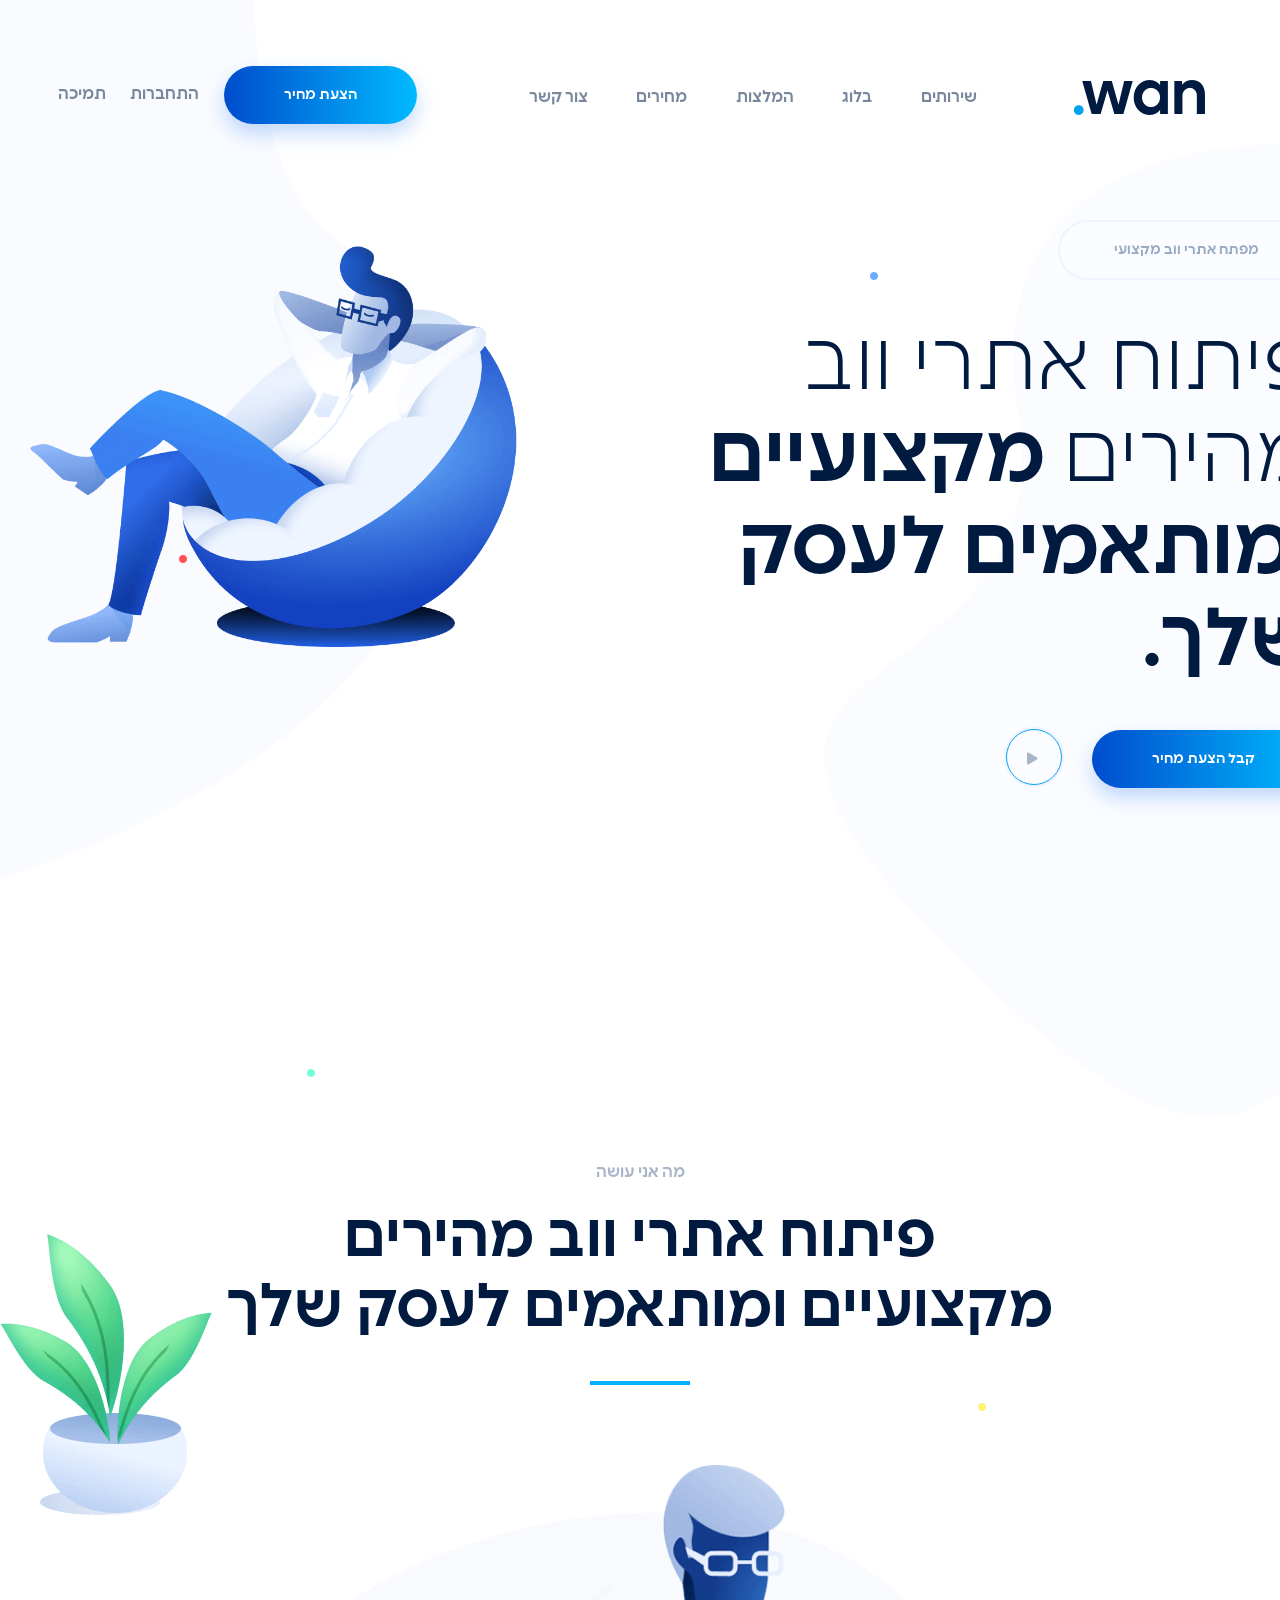
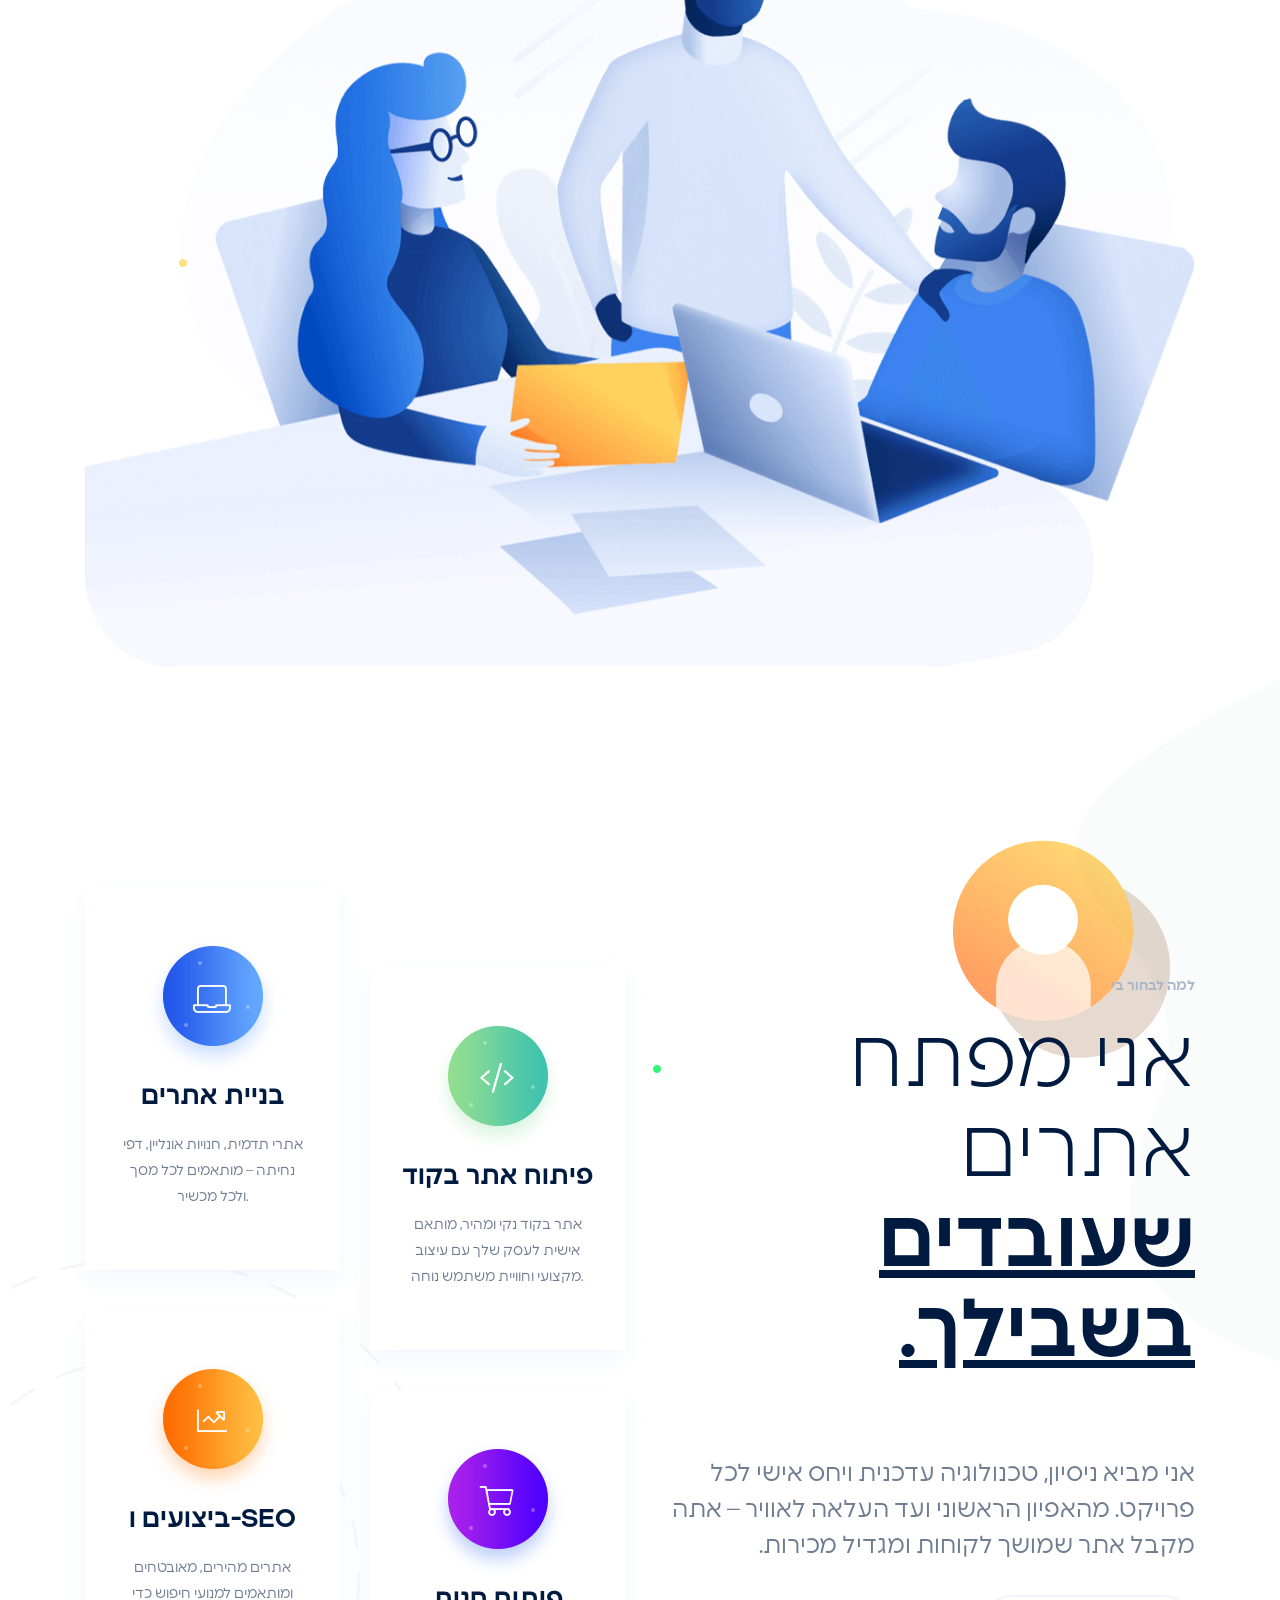
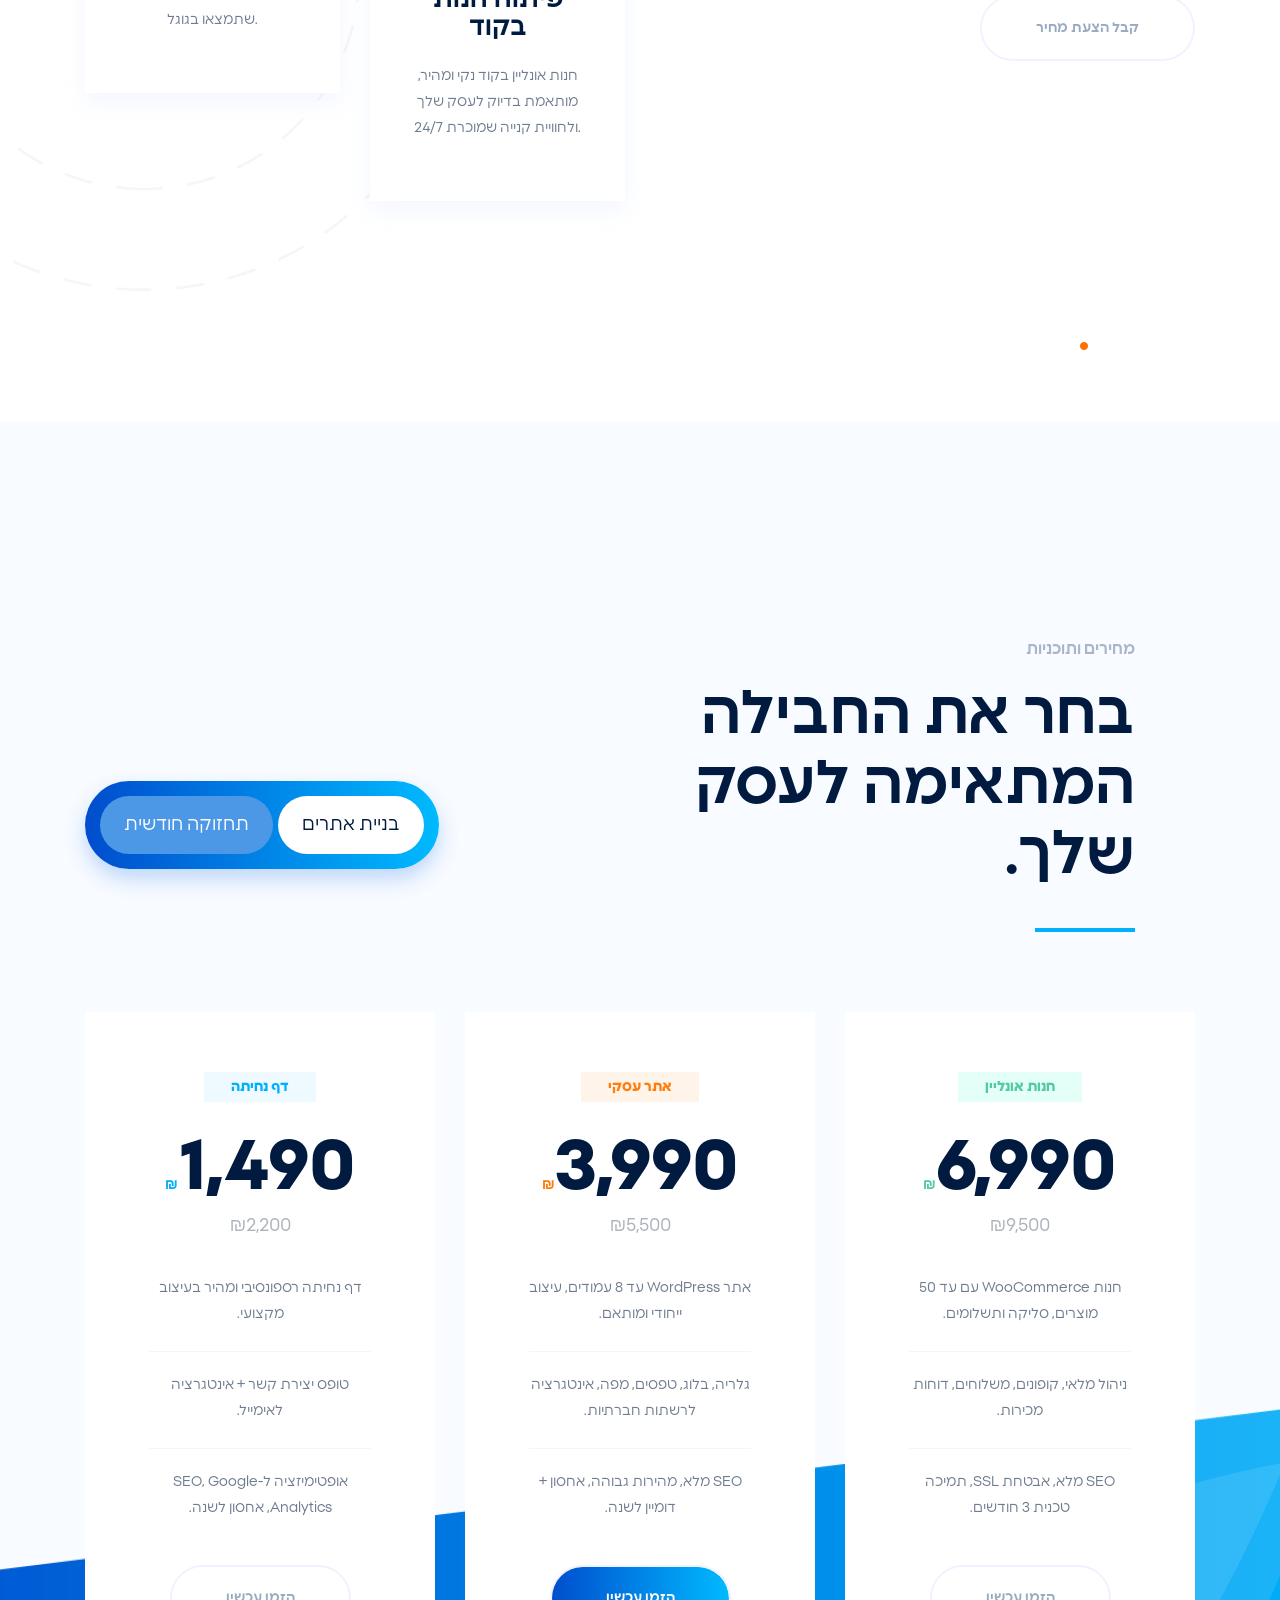
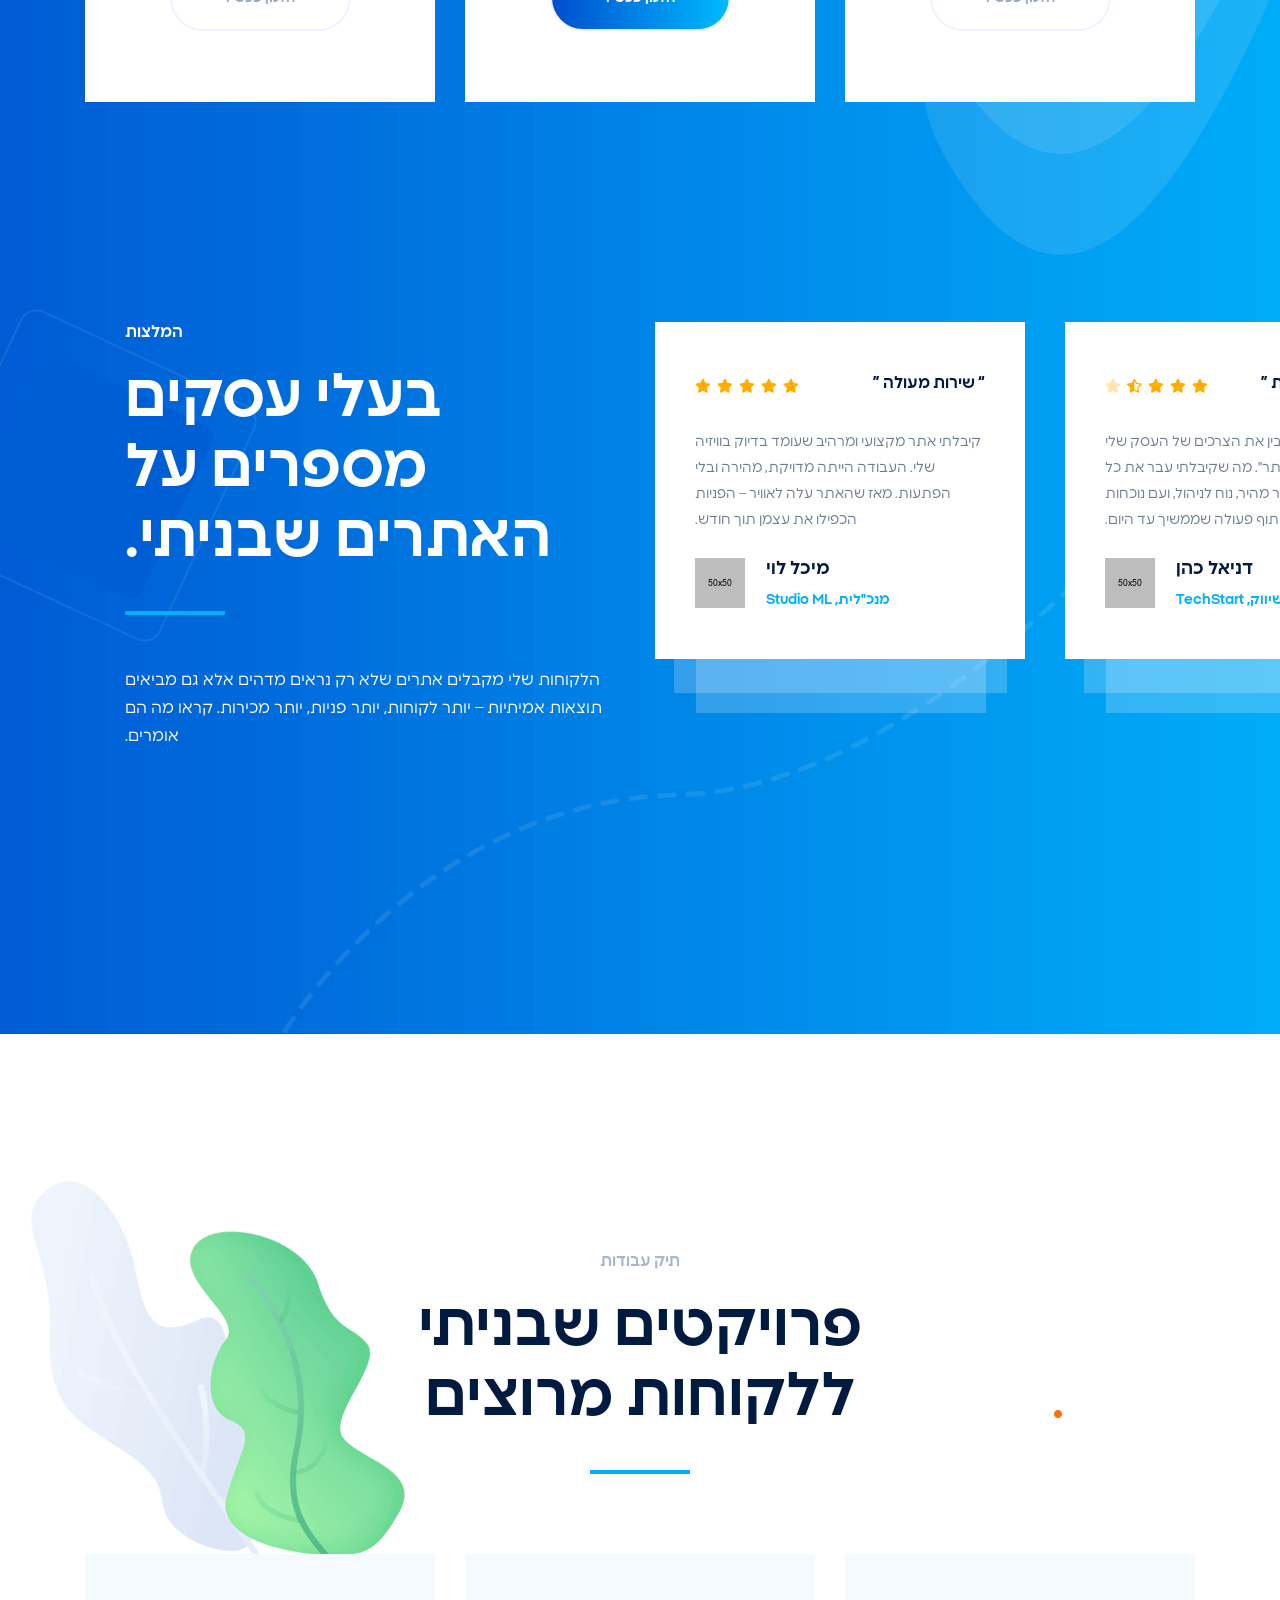
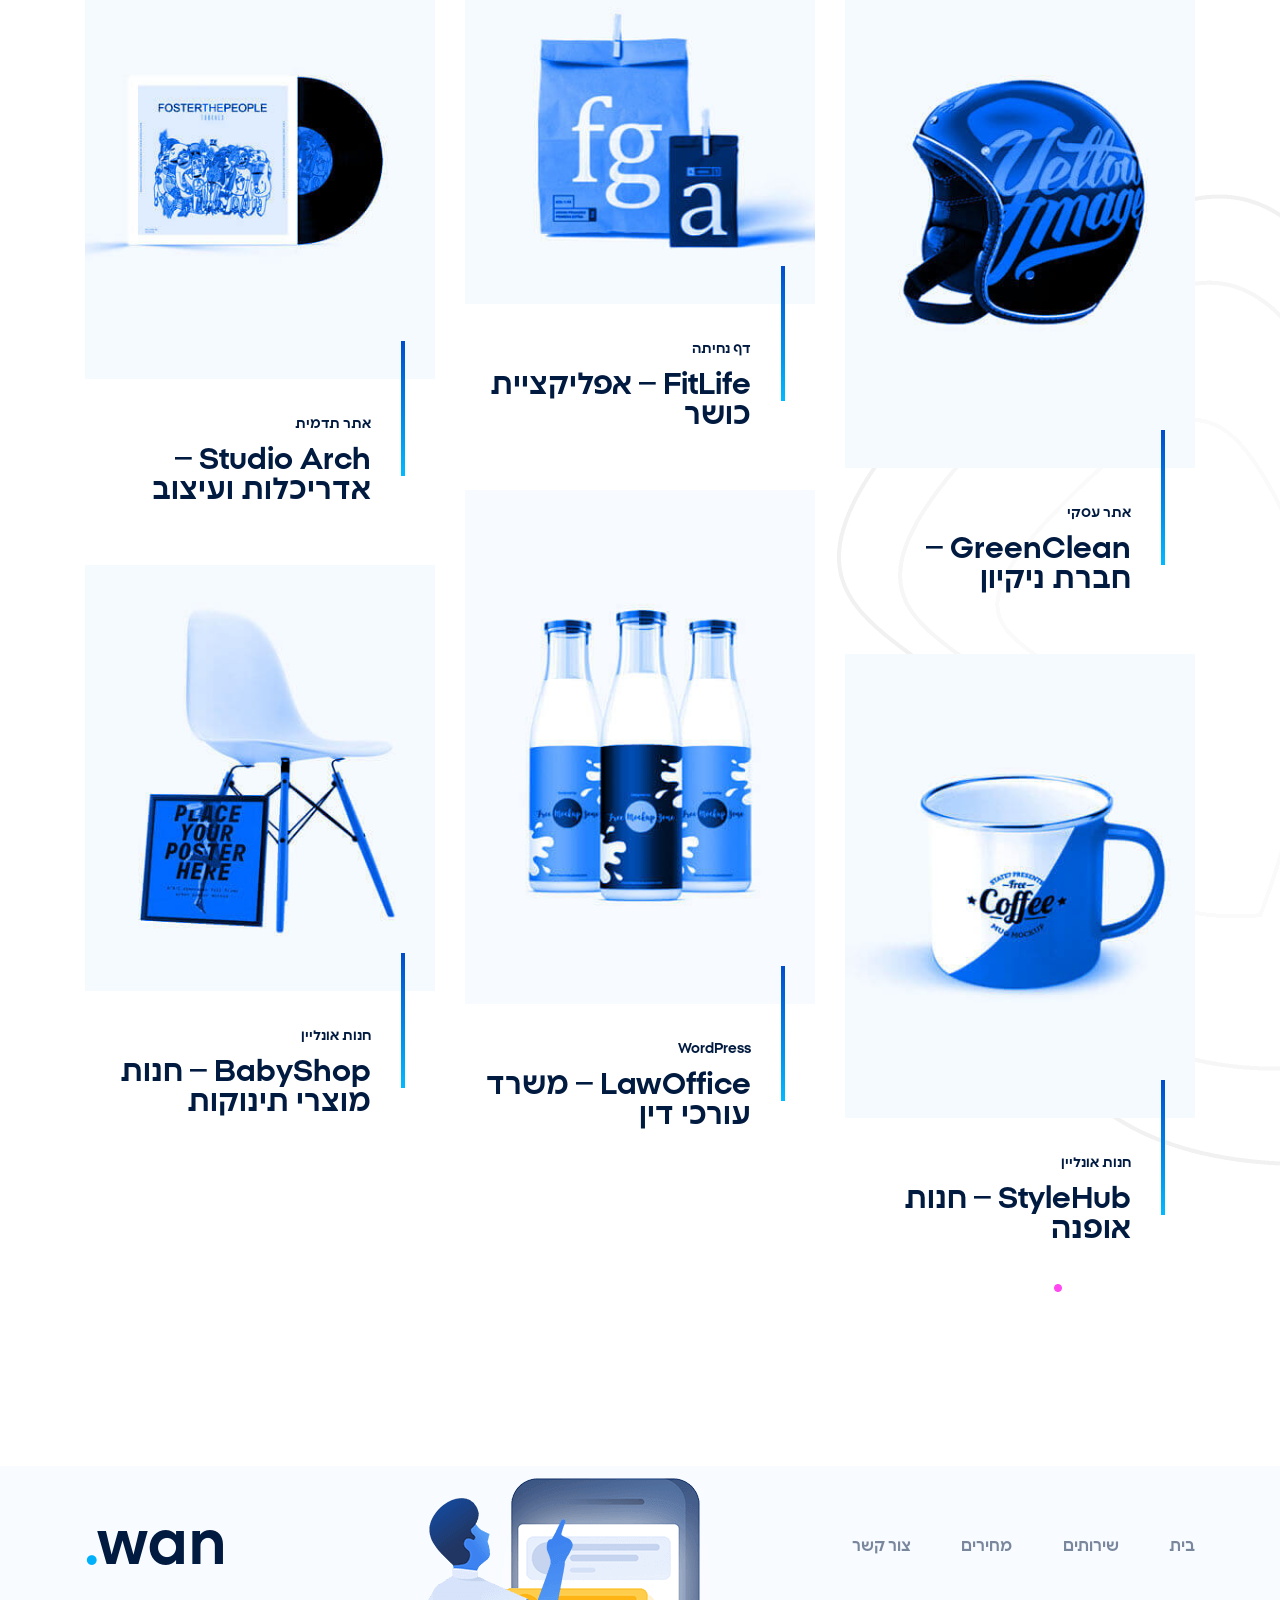
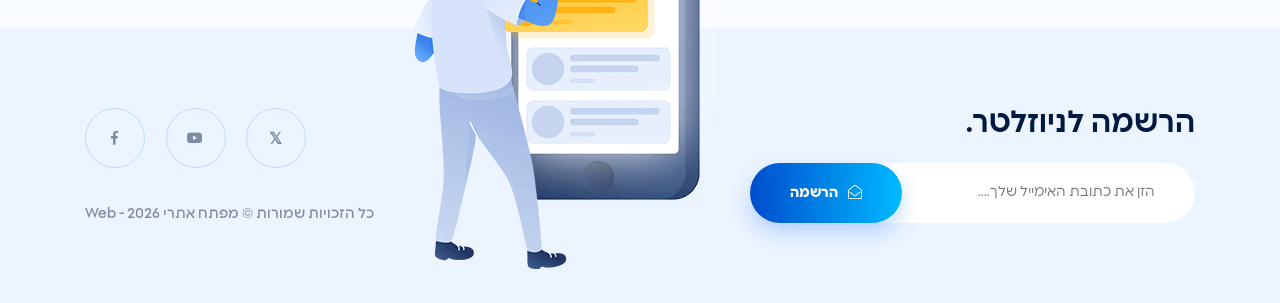
==== commit 6f43c427: "Update wan-html changes" ====
--- a/wan-html/index.html
+++ b/wan-html/index.html
@@ -4,13 +4,13 @@
 <head>
     <!--- Basic Page Needs  -->
     <meta charset="utf-8">
-    <title>Home One || Wan</title>
+    <title>פיתוח אתרי Web מקצועי | wan</title>
     <meta name="description" content="">
     <meta name="author" content="">
     <meta name="keywords" content="">
     <meta http-equiv="X-UA-Compatible" content="IE=edge">
     <!-- Mobile Specific Meta  -->
-    <meta name="viewport" content="width=device-width, initial-scale=1, maximum-scale=1">
+    <meta name="viewport" content="width=device-width, initial-scale=1">
     <!-- CSS -->
     <link rel="stylesheet" href="css/bootstrap.min.css">
     <link rel="stylesheet" href="css/jquery-ui.css">
@@ -24,48 +24,56 @@
     <link rel="stylesheet" href="css/style.css">
     <link rel="stylesheet" href="css/responsive.css">
     <style>
-        /* RTL override for hero section - text on right, image on left */
-        .hero-area {
-            padding: 260px 0 300px;
-        }
+        /* Hero content direction (applies on all sizes) */
         .hero-area .hero-content {
             direction: rtl;
             text-align: right;
-            padding: 0 0 0 60px;
-            margin-top: -40px;
-            margin-right: -120px;
         }
         .hero-area .hero-content .title {
             line-height: 1.15;
-            margin-top: 28px;
-        }
-        .hero-area .hero-content .start-video {
-            margin-top: 40px;
-        }
-        .main-menu {
-            text-align: left !important;
-            margin-left: 60px;
-        }
-        .hero-area .hero-banner {
-            right: auto;
-            left: 30px;
-            text-align: left;
-            transform: scaleX(-1);
-        }
-        .hero-area .hero-bg-left {
-            left: auto;
-            right: 0;
-            transform: scaleX(-1);
-        }
-        .hero-area .hero-bg-right {
-            right: auto;
-            left: 0;
-            text-align: left;
-            transform: scaleX(-1);
-        }
-        .hero-area .hero-content .start-video .start {
-            margin-right: 0;
-            margin-left: 24px;
+        }
+        /* Desktop-only RTL layout (text on right, image on left).
+           Below 992px the template's responsive.css + mobile overrides below handle layout. */
+        @media (min-width: 992px) {
+            .hero-area {
+                padding: 260px 0 300px;
+            }
+            .hero-area .hero-content {
+                padding: 0 0 0 60px;
+                margin-top: -40px;
+                margin-right: -120px;
+            }
+            .hero-area .hero-content .title {
+                margin-top: 28px;
+            }
+            .hero-area .hero-content .start-video {
+                margin-top: 40px;
+            }
+            .main-menu {
+                text-align: left !important;
+                margin-left: 60px;
+            }
+            .hero-area .hero-banner {
+                right: auto;
+                left: 30px;
+                text-align: left;
+                transform: scaleX(-1);
+            }
+            .hero-area .hero-bg-left {
+                left: auto;
+                right: 0;
+                transform: scaleX(-1);
+            }
+            .hero-area .hero-bg-right {
+                right: auto;
+                left: 0;
+                text-align: left;
+                transform: scaleX(-1);
+            }
+            .hero-area .hero-content .start-video .start {
+                margin-right: 0;
+                margin-left: 24px;
+            }
         }
         /* Quote Modal Styles */
         .quote-modal .modal-dialog {
@@ -261,6 +269,378 @@
             .quote-modal .quote-header .title {
                 font-size: 22px;
             }
+        }
+        /* ==================================================
+           Mobile & Tablet responsive adjustments (RTL)
+           ================================================== */
+        @media (max-width: 991.98px) {
+            html, body {
+                overflow-x: hidden;
+                -webkit-text-size-adjust: 100%;
+            }
+            body { min-width: 0; }
+            .container,
+            .container-fluid {
+                padding-left: 20px;
+                padding-right: 20px;
+                max-width: 100%;
+            }
+            .row { margin-left: -10px; margin-right: -10px; }
+            .row > [class*="col-"] { padding-left: 10px; padding-right: 10px; }
+
+            /* Header: right-align menu for Hebrew, hamburger on the right */
+            header {
+                padding: 18px 0 !important;
+                position: relative !important;
+            }
+            header.navbar-fixed-top {
+                position: relative !important;
+                box-shadow: none;
+            }
+            header .header-container > .row {
+                align-items: center;
+            }
+            header .header-container .header-right { display: none !important; }
+            .main-menu {
+                text-align: right !important;
+                margin-left: 0 !important;
+                margin-right: 0 !important;
+            }
+            .main-menu.stellarnav > ul { text-align: right; }
+            .main-menu.stellarnav .menu-toggle {
+                float: right;
+                padding: 10px 0 0 !important;
+                font-size: 18px !important;
+            }
+            .main-menu.stellarnav .menu-toggle span.bars { float: right; }
+            header .header-container .logo {
+                text-align: left;
+            }
+            header .header-container .logo .link {
+                font-size: 42px;
+                line-height: 1;
+            }
+
+            /* Hero: clean stacked mobile layout */
+            .hero-area {
+                padding: 90px 0 60px !important;
+                text-align: right;
+            }
+            .hero-area .hero-content {
+                padding: 0 !important;
+                margin: 0 !important;
+                direction: rtl;
+                text-align: right;
+            }
+            .hero-area .hero-content .welcome {
+                display: inline-block;
+                font-size: 12px;
+                padding: 10px 20px;
+            }
+            .hero-area .hero-content .title {
+                margin-top: 16px;
+                font-size: 32px;
+                line-height: 1.25;
+            }
+            .hero-area .hero-content .start-video {
+                margin-top: 26px;
+                display: flex;
+                align-items: center;
+                gap: 14px;
+                flex-wrap: wrap;
+            }
+            .hero-area .hero-content .start-video .start {
+                margin: 0 !important;
+            }
+            .hero-area .hero-banner,
+            .hero-area .hero-bg-left,
+            .hero-area .hero-bg-right,
+            .hero-area .hero-dot-bg-1,
+            .hero-area .hero-dot-bg-2,
+            .hero-area .hero-dot-bg-3 {
+                display: none !important;
+            }
+
+            /* About section */
+            .about-area {
+                padding: 60px 0 40px !important;
+            }
+            .about-area .section-title { text-align: center; direction: rtl; }
+            .about-area .section-title .title {
+                font-size: 28px !important;
+                line-height: 1.35 !important;
+            }
+            .about-area .section-title .title br { display: none; }
+            .about-area .about-banner {
+                margin: 20px 0 30px !important;
+            }
+            .about-area .about-banner img {
+                max-width: 100%;
+                height: auto;
+            }
+            .about-area .about-right-content {
+                margin-top: 10px;
+                padding: 0 !important;
+            }
+            .about-area .about-right-content.section-title {
+                text-align: right !important;
+                padding: 0 !important;
+            }
+            .about-area .about-right-content.section-title .title {
+                font-size: 26px !important;
+                line-height: 1.3 !important;
+            }
+            .about-area .about-right-content.section-title .text {
+                font-size: 16px !important;
+                line-height: 1.7 !important;
+                margin: 16px 0 0 !important;
+            }
+            .about-area .about-right-content.section-title .quote {
+                margin-top: 22px !important;
+                display: inline-block;
+            }
+            .about-all-boxes { margin-bottom: 10px; }
+            .about-all-boxes .about-box {
+                margin-bottom: 18px;
+                padding: 20px;
+                text-align: right;
+                direction: rtl;
+            }
+            .about-all-boxes .about-box .icon-box .icon {
+                height: 80px;
+                width: 80px;
+                line-height: 80px;
+                font-size: 24px;
+            }
+            .about-all-boxes .about-box .content .name {
+                font-size: 20px !important;
+                line-height: 1.3 !important;
+            }
+            .about-all-boxes .about-box .content .text {
+                font-size: 14px !important;
+                line-height: 1.6 !important;
+                margin-top: 10px !important;
+            }
+            .about-box-martop80.mar-top-80 { margin: 0 !important; display: none !important; }
+            .about-area .about-top-plant,
+            .about-area .about-banner-contact,
+            .about-area .about-left-bg,
+            .about-area .about-right-bg,
+            .about-area [class*="about-dot-bg"] { display: none !important; }
+
+            /* Pricing - disable the desktop overlap */
+            .pricing-area {
+                padding: 60px 0 40px !important;
+                background: #f8fbff;
+            }
+            .pricing-area .pricing-area-for-position {
+                position: static !important;
+                bottom: auto !important;
+                margin-top: 0 !important;
+            }
+            .pricing-area .row.align-items-center {
+                flex-direction: column-reverse;
+            }
+            .pricing-area .pricing-tab-menu {
+                text-align: center !important;
+                margin: 24px 0 10px !important;
+            }
+            .pricing-area .pricing-tab-menu .nav {
+                display: inline-flex;
+            }
+            .pricing-section-title {
+                padding: 0 !important;
+                text-align: center !important;
+                margin-bottom: 10px !important;
+                direction: rtl;
+            }
+            .pricing-section-title .title {
+                font-size: 26px !important;
+                line-height: 1.35 !important;
+            }
+            .pricing-section-title .title::after { right: 50% !important; transform: translateX(50%); }
+            .pricing-area .single-pricing {
+                margin: 0 0 20px !important;
+                padding: 36px 24px !important;
+                text-align: center;
+            }
+            .pricing-area .single-pricing .type { margin-bottom: 24px; }
+            .pricing-area .single-pricing .price {
+                font-size: 44px !important;
+                line-height: 1.15 !important;
+            }
+            .pricing-area .single-pricing .info { margin-bottom: 28px; }
+            .pricing-area .single-pricing .info li {
+                font-size: 13px;
+                line-height: 22px;
+                padding-bottom: 14px;
+                margin-bottom: 12px;
+            }
+
+            /* Testimonials */
+            .testimonial-area {
+                padding: 60px 0 40px !important;
+                background: linear-gradient(180deg, #001a40 0%, #0a2a5c 100%) !important;
+            }
+            .testimonial-area .testimonial-bottom-line { display: none !important; }
+            .testimonial-area .testimonial-section-title {
+                margin-bottom: 24px;
+                padding: 0 !important;
+                text-align: right;
+            }
+            .testimonial-area .testimonial-section-title .title {
+                font-size: 26px !important;
+                line-height: 1.35 !important;
+            }
+            .testimonial-area .testimonial-section-title .title::after {
+                left: auto !important;
+                right: 0 !important;
+            }
+            .testimonial-area .testimonial-section-title .text {
+                text-align: right;
+                font-size: 15px;
+                line-height: 1.7;
+            }
+            .testimonial-area .testimonial-right-banner,
+            .testimonial-area .testimoinal-left-banner { display: none !important; }
+            .testimonial-area .testimonial-carousel .single-testimonial {
+                max-width: 100% !important;
+                padding: 30px 22px !important;
+                margin: 0 0 40px !important;
+            }
+            .testimonial-area .testimonial-carousel .single-testimonial .rating-cause {
+                flex-direction: column;
+                gap: 8px;
+            }
+            .testimonial-area .testimonial-carousel .single-testimonial .rating-cause .rating,
+            .testimonial-area .testimonial-carousel .single-testimonial .rating-cause .cause {
+                flex: 1 1 100%;
+                text-align: right;
+            }
+            .testimonial-area .testimonial-carousel .single-testimonial .text {
+                font-size: 14px;
+                line-height: 1.7;
+            }
+            .testimonial-area .testimonial-carousel .owl-stage-outer { margin-right: 0 !important; }
+
+            /* Portfolio */
+            .portfoio-area { padding: 50px 0 20px !important; }
+            .portfoio-area .section-title { text-align: center; direction: rtl; }
+            .portfoio-area .section-title .title {
+                font-size: 26px !important;
+                line-height: 1.35 !important;
+            }
+            .portfoio-area .section-title .title::after {
+                right: 50% !important;
+                left: auto !important;
+                transform: translateX(50%);
+            }
+            .portfoio-area .single-portfolio { margin-bottom: 24px; }
+            .portfoio-area .single-portfolio .img img {
+                width: 100%;
+                height: auto;
+            }
+            .portfoio-area .portfolio-left-leaf,
+            .portfoio-area .portfolio-right-banner,
+            .portfoio-area .porfolio-dot-bg-right,
+            .portfoio-area .porfolio-dot-bg-left-center,
+            .portfoio-area .porfolio-dot-bg-right-bottom { display: none !important; }
+
+            /* Footer */
+            footer .footer-banner { display: none !important; }
+            footer .footer-top-area { padding: 40px 0 20px; }
+            footer .footer-top-area .fta-menu {
+                text-align: center;
+                margin-top: 20px;
+            }
+            footer .footer-top-area .fta-menu .menu {
+                padding-right: 0;
+                display: flex;
+                flex-wrap: wrap;
+                justify-content: center;
+                gap: 6px 16px;
+            }
+            footer .footer-top-area .fta-menu .menu li { margin: 0; }
+            footer .footer-top-area .fta-logo {
+                text-align: center;
+                margin-bottom: 10px;
+            }
+            footer .footer-top-area .fta-logo .link { font-size: 40px; }
+            footer .footer-bottom-area { padding: 20px 0 30px; }
+            footer .footer-bottom-area .fba-social {
+                text-align: center;
+                margin-bottom: 24px;
+            }
+            footer .footer-bottom-area .fba-social .social {
+                display: flex;
+                justify-content: center;
+                flex-wrap: wrap;
+                gap: 10px;
+            }
+            footer .footer-bottom-area .fba-social .social li { margin: 0; }
+            footer .footer-bottom-area .fba-social .copyright {
+                text-align: center;
+                margin-top: 14px;
+            }
+            footer .hba-newsletter .title {
+                text-align: center !important;
+                font-size: 24px !important;
+            }
+            footer .footer-bottom-area .hba-newsletter[dir="rtl"] .hba-newsletter-input-box input[type="text"] {
+                box-sizing: border-box;
+                width: 100%;
+                padding: 0 20px !important;
+                height: 54px;
+                margin-bottom: 12px;
+            }
+            footer .footer-bottom-area .hba-newsletter[dir="rtl"] .hba-newsletter-input-box button {
+                position: static !important;
+                width: 100%;
+                height: 50px;
+                border-radius: 50px;
+            }
+        }
+
+        @media (max-width: 575.98px) {
+            .container,
+            .container-fluid {
+                padding-left: 16px;
+                padding-right: 16px;
+            }
+            .hero-area { padding: 80px 0 40px !important; }
+            .hero-area .hero-content .title { font-size: 26px; line-height: 1.3; }
+            .hero-area .hero-content .start-video .start { padding: 12px 22px; font-size: 13px; }
+            .hero-area .hero-content .start-video .popup-youtube {
+                width: 46px;
+                height: 46px;
+                line-height: 46px;
+            }
+            .about-area .about-right-content.section-title .title { font-size: 22px !important; }
+            .about-area .section-title .title { font-size: 24px !important; }
+            .pricing-section-title .title { font-size: 22px !important; }
+            .testimonial-area .testimonial-section-title .title { font-size: 22px !important; }
+            .portfoio-area .section-title .title { font-size: 22px !important; }
+            .pricing-area .single-pricing { padding: 32px 18px !important; }
+            .pricing-area .single-pricing .price { font-size: 36px !important; }
+            .pricing-area .pricing-tab-menu .nav .nav-item .nav-link {
+                font-size: 13px;
+                padding: 8px 20px;
+            }
+            header .header-container .logo .link { font-size: 36px; }
+            .main-menu.stellarnav .menu-toggle { padding: 8px 0 0 !important; }
+            .footer-top-area .fta-logo .link { font-size: 36px; }
+            footer .footer-bottom-area .fba-social .social li a .text { font-size: 12px; }
+        }
+
+        @media (max-width: 374px) {
+            .hero-area .hero-content .title { font-size: 22px; }
+            .about-area .section-title .title,
+            .pricing-section-title .title,
+            .testimonial-area .testimonial-section-title .title,
+            .portfoio-area .section-title .title { font-size: 20px !important; }
+            .pricing-area .single-pricing .price { font-size: 32px !important; }
+            .pricing-area .single-pricing { padding: 28px 14px !important; }
+            .about-all-boxes .about-box { padding: 18px 16px; }
         }
     </style>
     <!-- Favicon -->
@@ -294,10 +674,10 @@
                         <ul>
                             
                             <li><a href="#">צור קשר</a></li>
-                            <li><a href="#_pricing" class="smoothscroll">פתרונות</a></li>
-                            <li><a href="#_testimonial" class="smoothscroll">פורטפוליו</a></li>
+                            <li><a href="#_pricing" class="smoothscroll">מחירים</a></li>
+                            <li><a href="#_testimonial" class="smoothscroll">המלצות</a></li>
                             <li><a href="blog.html">בלוג</a></li>
-                            <li><a href="#_about" class="smoothscroll">מי אנחנו</a></li>
+                            <li><a href="#_about" class="smoothscroll">שירותים</a></li>
                         </ul>
                     </div>
                 </div>
@@ -320,10 +700,10 @@
             <div class="row justify-content-end">
                 <div class="col-lg-7 col-md-7 col-12">
                     <div class="hero-content">
-                        <p class="btn-style-outline-1 welcome">ברוכים הבאים למערכת שלנו</p>
-                        <h2 class="title"><span class="light">קח את העסק שלך קדימה</span> מהר יותר וטוב יותר.</h2>
+                        <p class="btn-style-outline-1 welcome">מפתח אתרי ווב מקצועי</p>
+                        <h2 class="title"><span class="light">פיתוח אתרי ווב מהירים</span> מקצועיים ומותאמים לעסק שלך.</h2>
                         <div class="start-video">
-                            <a href="#" class="start btn-style-1 btn-hvr-anim-top">התחילו עכשיו</a>
+                            <a href="#" class="start btn-style-1 btn-hvr-anim-top" data-toggle="modal" data-target="#quoteModal">קבל הצעת מחיר</a>
                             <a class="popup-youtube btn-ripple-out" href="https://www.youtube.com/watch?v=QOtuX0jL85Y"><i class="fas fa-play"></i></a>
                         </div>
                     </div>
@@ -346,8 +726,8 @@
             <div class="row">
                 <div class="col-lg-10 offset-lg-1 col-12">
                     <div class="section-title">
-                        <h5 class="intro">About Us</h5>
-                        <h2 class="title">צוות של מעצבים ומפתחים<br>נלהבים מניו יורק</h2>
+                        <h5 class="intro">מה אני עושה</h5>
+                        <h2 class="title">פיתוח אתרי ווב מהירים<br>מקצועיים ומותאמים לעסק שלך</h2>
                     </div>
                 </div>
             </div>
@@ -364,8 +744,8 @@
                                         <span class="color-1 icon"><i class="fal fa-laptop"></i></span>
                                     </div>
                                     <div class="content">
-                                        <h2 class="name">UI/UX עיצוב</h2>
-                                        <p class="text">דפי נחיתה, זרימת משתמש, אפיון, פרוטוטייפ, עיצוב אפליקציות מובייל, אפליקציות ווב</p>
+                                        <h2 class="name">בניית אתרים</h2>
+                                        <p class="text">אתרי תדמית, חנויות אונליין, דפי נחיתה – מותאמים לכל מסך ולכל מכשיר.</p>
                                     </div>
                                 </div>
                                 <div class="about-box">
@@ -373,8 +753,8 @@
                                         <span class="color-2 icon"><i class="fal fa-chart-line"></i></span>
                                     </div>
                                     <div class="content">
-                                        <h2 class="name">מיתוג</h2>
-                                        <p class="text">דפי נחיתה, זרימת משתמש, אפיון, פרוטוטייפ, עיצוב אפליקציות מובייל, אפליקציות ווב</p>
+                                        <h2 class="name">ביצועים ו-SEO</h2>
+                                        <p class="text">אתרים מהירים, מאובטחים ומותאמים למנועי חיפוש כדי שתמצאו בגוגל.</p>
                                     </div>
                                 </div>
                             </div>
@@ -382,20 +762,20 @@
                                 <div class="about-box-martop80 mar-top-80"></div>
                                 <div class="about-box">
                                     <div class="icon-box">
-                                        <span class="color-3 icon"><i class="fal fa-carrot"></i></span>
+                                        <span class="color-3 icon"><i class="fal fa-code"></i></span>
                                     </div>
                                     <div class="content">
-                                        <h2 class="name">עיצוב אתרים</h2>
-                                        <p class="text">דפי נחיתה, זרימת משתמש, אפיון, פרוטוטייפ, עיצוב אפליקציות מובייל, אפליקציות ווב</p>
+                                        <h2 class="name">פיתוח אתר בקוד</h2>
+                                        <p class="text">אתר בקוד נקי ומהיר, מותאם אישית לעסק שלך עם עיצוב מקצועי וחוויית משתמש נוחה.</p>
                                     </div>
                                 </div>
                                 <div class="about-box">
                                     <div class="icon-box">
-                                        <span class="color-4 icon"><i class="fal fa-cube"></i></span>
+                                        <span class="color-4 icon"><i class="fal fa-shopping-cart"></i></span>
                                     </div>
                                     <div class="content">
-                                        <h2 class="name">עיצוב מוצר</h2>
-                                        <p class="text">דפי נחיתה, זרימת משתמש, אפיון, פרוטוטייפ, עיצוב אפליקציות מובייל, אפליקציות ווב</p>
+                                        <h2 class="name">פיתוח חנות בקוד</h2>
+                                        <p class="text">חנות אונליין בקוד נקי ומהיר, מותאמת בדיוק לעסק שלך ולחוויית קנייה שמוכרת 24/7.</p>
                                     </div>
                                 </div>
                             </div>
@@ -404,9 +784,9 @@
                 </div>
                 <div class="col-lg-6 col-md-7 col-12 d-flex align-items-center">
                     <div class="about-right-content section-title" dir="rtl" style="text-align: right;">
-                        <h5 class="intro">Our Services</h5>
-                        <h2 class="title">צמיחה לעסק שלך <span class="bold">ביחד נצמח.</span></h2>
-                        <p class="text" dir="rtl" style="text-align: right;">עבדנו עם צוותים מדהימים מכל רחבי העולם.</p>
+                        <h5 class="intro">למה לבחור בי</h5>
+                        <h2 class="title">אני מפתח אתרים <span class="bold">שעובדים בשבילך.</span></h2>
+                        <p class="text" dir="rtl" style="text-align: right;">אני מביא ניסיון, טכנולוגיה עדכנית ויחס אישי לכל פרויקט. מהאפיון הראשוני ועד העלאה לאוויר – אתה מקבל אתר שמושך לקוחות ומגדיל מכירות.</p>
                         <a href="#" class="quote btn-style-outline-1" data-toggle="modal" data-target="#quoteModal">קבל הצעת מחיר</a>
                     </div>
                 </div>
@@ -421,18 +801,18 @@
                         <div class="pricing-tab-menu" style="text-align: left;">
                             <ul class="nav nav-tabs" id="myTab" role="tablist">
                                 <li class="nav-item">
-                                    <a class="nav-link" id="yearly-tab" data-toggle="tab" href="#yearly" role="tab" aria-selected="false">שנתי</a>
+                                    <a class="nav-link" id="yearly-tab" data-toggle="tab" href="#yearly" role="tab" aria-selected="false">תחזוקה חודשית</a>
                                 </li>
                                 <li class="nav-item">
-                                    <a class="nav-link active" id="monthly-tab" data-toggle="tab" href="#monthly" role="tab" aria-selected="true">חודשי</a>
+                                    <a class="nav-link active" id="monthly-tab" data-toggle="tab" href="#monthly" role="tab" aria-selected="true">בניית אתרים</a>
                                 </li>
                             </ul>
                         </div>
                     </div>
                     <div class="col-lg-7 col-12">
                         <div class="pricing-section-title section-title" dir="rtl" style="text-align: right; padding-right: 60px;">
-                            <h5 class="intro">Price & Plans</h5>
-                            <h2 class="title">בחר את התוכנית המתאימה לך.</h2>
+                        <h5 class="intro">מחירים ותוכניות</h5>
+                        <h2 class="title">בחר את החבילה המתאימה לעסק שלך.</h2>
                         </div>
                     </div>
                 </div>
@@ -443,46 +823,46 @@
                                 <div class="col-lg-4 col-sm-6 col-12 wow fadeInUp animated" data-wow-delay="00ms" data-wow-duration="1000ms">
                                     <div class="single-pricing color-1" dir="rtl">
                                         <div class="type">
-                                            <h6 class="type-text">בסיסי</h6>
+                                            <h6 class="type-text">דף נחיתה</h6>
                                         </div>
-                                        <h2 class="price"><span class="icon">₪</span>45.39</h2>
-                                        <h4 class="old-price">₪70.89</h4>
+                                        <h2 class="price"><span class="icon">₪</span>1,490</h2>
+                                        <h4 class="old-price">₪2,200</h4>
                                         <ul class="info">
-                                            <li>HTML/CSS, אנימציית JavaScript, וורדפרס, אתר רספונסיבי.</li>
-                                            <li>עיצוב דמויות, סט אייקונים, מדריך איורים, סט איורים.</li>
-                                            <li>עמודי נחיתה, זרימת משתמש, Wireframing, פרוטוטייפ, עיצוב אפליקציות מובייל, אפליקציית ווב.</li>
+                                            <li>דף נחיתה רספונסיבי ומהיר בעיצוב מקצועי.</li>
+                                            <li>טופס יצירת קשר + אינטגרציה לאימייל.</li>
+                                            <li>אופטימיזציה ל-SEO, Google Analytics, אחסון לשנה.</li>
                                         </ul>
-                                        <a href="#" class="purchase btn-style-outline-1">רכוש עכשיו</a>
+                                        <a href="#" class="purchase btn-style-outline-1" data-toggle="modal" data-target="#quoteModal">הזמן עכשיו</a>
                                     </div>
                                 </div>
                                 <div class="col-lg-4 col-sm-6 col-12 wow fadeInUp animated" data-wow-delay="100ms" data-wow-duration="1000ms">
                                     <div class="single-pricing color-2 active" dir="rtl">
                                         <div class="type">
-                                            <h6 class="type-text">מתקדם</h6>
+                                            <h6 class="type-text">אתר עסקי</h6>
                                         </div>
-                                        <h2 class="price"><span class="icon">₪</span>76.21</h2>
-                                        <h4 class="old-price">₪99.89</h4>
+                                        <h2 class="price"><span class="icon">₪</span>3,990</h2>
+                                        <h4 class="old-price">₪5,500</h4>
                                         <ul class="info">
-                                            <li>HTML/CSS, אנימציית JavaScript, וורדפרס, אתר רספונסיבי.</li>
-                                            <li>עיצוב דמויות, סט אייקונים, מדריך איורים, סט איורים.</li>
-                                            <li>עמודי נחיתה, זרימת משתמש, Wireframing, פרוטוטייפ, עיצוב אפליקציות מובייל, אפליקציית ווב.</li>
+                                            <li>אתר WordPress עד 8 עמודים, עיצוב ייחודי ומותאם.</li>
+                                            <li>גלריה, בלוג, טפסים, מפה, אינטגרציה לרשתות חברתיות.</li>
+                                            <li>SEO מלא, מהירות גבוהה, אחסון + דומיין לשנה.</li>
                                         </ul>
-                                        <a href="#" class="purchase btn-style-outline-1">רכוש עכשיו</a>
+                                        <a href="#" class="purchase btn-style-outline-1" data-toggle="modal" data-target="#quoteModal">הזמן עכשיו</a>
                                     </div>
                                 </div>
                                 <div class="col-lg-4 col-sm-6 col-12 wow fadeInUp animated" data-wow-delay="200ms" data-wow-duration="1000ms">
                                     <div class="single-pricing color-3" dir="rtl">
                                         <div class="type">
-                                            <h6 class="type-text">צוות</h6>
+                                            <h6 class="type-text">חנות אונליין</h6>
                                         </div>
-                                        <h2 class="price"><span class="icon">₪</span>109.15</h2>
-                                        <h4 class="old-price">₪199.89</h4>
+                                        <h2 class="price"><span class="icon">₪</span>6,990</h2>
+                                        <h4 class="old-price">₪9,500</h4>
                                         <ul class="info">
-                                            <li>HTML/CSS, אנימציית JavaScript, וורדפרס, אתר רספונסיבי.</li>
-                                            <li>עיצוב דמויות, סט אייקונים, מדריך איורים, סט איורים.</li>
-                                            <li>עמודי נחיתה, זרימת משתמש, Wireframing, פרוטוטייפ, עיצוב אפליקציות מובייל, אפליקציית ווב.</li>
+                                            <li>חנות WooCommerce עם עד 50 מוצרים, סליקה ותשלומים.</li>
+                                            <li>ניהול מלאי, קופונים, משלוחים, דוחות מכירות.</li>
+                                            <li>SEO מלא, אבטחת SSL, תמיכה טכנית 3 חודשים.</li>
                                         </ul>
-                                        <a href="#" class="purchase btn-style-outline-1">רכוש עכשיו</a>
+                                        <a href="#" class="purchase btn-style-outline-1" data-toggle="modal" data-target="#quoteModal">הזמן עכשיו</a>
                                     </div>
                                 </div>
                             </div>
@@ -492,46 +872,46 @@
                                 <div class="col-lg-4 col-sm-6 col-12 wow fadeInUp animated" data-wow-delay="00ms" data-wow-duration="1000ms">
                                     <div class="single-pricing color-1" dir="rtl">
                                         <div class="type">
-                                            <h6 class="type-text">בסיסי</h6>
+                                            <h6 class="type-text">תחזוקה בסיסית</h6>
                                         </div>
-                                        <h2 class="price"><span class="icon">₪</span>544.68</h2>
-                                        <h4 class="old-price">₪850.68</h4>
+                                        <h2 class="price"><span class="icon">₪</span>290<span style="font-size:20px">/חודש</span></h2>
+                                        <h4 class="old-price">₪450/חודש</h4>
                                         <ul class="info">
-                                            <li>HTML/CSS, אנימציית JavaScript, וורדפרס, אתר רספונסיבי.</li>
-                                            <li>עיצוב דמויות, סט אייקונים, מדריך איורים, סט איורים.</li>
-                                            <li>עמודי נחיתה, זרימת משתמש, Wireframing, פרוטוטייפ, עיצוב אפליקציות מובייל, אפליקציית ווב.</li>
+                                            <li>עדכוני WordPress + תוספים, גיבויים שבועיים.</li>
+                                            <li>ניטור זמינות האתר, תיקון תקלות קטנות.</li>
+                                            <li>חידוש אחסון ודומיין, דוח חודשי.</li>
                                         </ul>
-                                        <a href="#" class="purchase btn-style-outline-1">רכוש עכשיו</a>
+                                        <a href="#" class="purchase btn-style-outline-1" data-toggle="modal" data-target="#quoteModal">הזמן עכשיו</a>
                                     </div>
                                 </div>
                                 <div class="col-lg-4 col-sm-6 col-12 wow fadeInUp animated" data-wow-delay="100ms" data-wow-duration="1000ms">
                                     <div class="single-pricing color-2 active" dir="rtl">
                                         <div class="type">
-                                            <h6 class="type-text">מתקדם</h6>
+                                            <h6 class="type-text">תחזוקה מלאה</h6>
                                         </div>
-                                        <h2 class="price"><span class="icon">₪</span>914.52</h2>
-                                        <h4 class="old-price">₪1198.68</h4>
+                                        <h2 class="price"><span class="icon">₪</span>590<span style="font-size:20px">/חודש</span></h2>
+                                        <h4 class="old-price">₪900/חודש</h4>
                                         <ul class="info">
-                                            <li>HTML/CSS, אנימציית JavaScript, וורדפרס, אתר רספונסיבי.</li>
-                                            <li>עיצוב דמויות, סט אייקונים, מדריך איורים, סט איורים.</li>
-                                            <li>עמודי נחיתה, זרימת משתמש, Wireframing, פרוטוטייפ, עיצוב אפליקציות מובייל, אפליקציית ווב.</li>
+                                            <li>כל מה שבחבילה בסיסית + עד 3 שעות עבודה בחודש.</li>
+                                            <li>עדכוני תוכן, הוספת עמודים, שינויים בעיצוב.</li>
+                                            <li>דוח SEO חודשי + תמיכה טלפונית מועדפת.</li>
                                         </ul>
-                                        <a href="#" class="purchase btn-style-outline-1">רכוש עכשיו</a>
+                                        <a href="#" class="purchase btn-style-outline-1" data-toggle="modal" data-target="#quoteModal">הזמן עכשיו</a>
                                     </div>
                                 </div>
                                 <div class="col-lg-4 col-sm-6 col-12 wow fadeInUp animated" data-wow-delay="200ms" data-wow-duration="1000ms">
                                     <div class="single-pricing color-3" dir="rtl">
                                         <div class="type">
-                                            <h6 class="type-text">צוות</h6>
+                                            <h6 class="type-text">שותף דיגיטלי</h6>
                                         </div>
-                                        <h2 class="price"><span class="icon">₪</span>1309.8</h2>
-                                        <h4 class="old-price">₪2398.68</h4>
+                                        <h2 class="price"><span class="icon">₪</span>990<span style="font-size:20px">/חודש</span></h2>
+                                        <h4 class="old-price">₪1,500/חודש</h4>
                                         <ul class="info">
-                                            <li>HTML/CSS, אנימציית JavaScript, וורדפרס, אתר רספונסיבי.</li>
-                                            <li>עיצוב דמויות, סט אייקונים, מדריך איורים, סט איורים.</li>
-                                            <li>עמודי נחיתה, זרימת משתמש, Wireframing, פרוטוטייפ, עיצוב אפליקציות מובייל, אפליקציית ווב.</li>
+                                            <li>כל מה שבחבילה מלאה + עד 8 שעות עבודה בחודש.</li>
+                                            <li>ניהול קמפיינים, ניוזלטר, פיתוח פיצ'רים חדשים.</li>
+                                            <li>תגובה לתקלות תוך שעה, SLA מוסכם.</li>
                                         </ul>
-                                        <a href="#" class="purchase btn-style-outline-1">רכוש עכשיו</a>
+                                        <a href="#" class="purchase btn-style-outline-1" data-toggle="modal" data-target="#quoteModal">הזמן עכשיו</a>
                                     </div>
                                 </div>
                             </div>
@@ -550,8 +930,8 @@
                 <div class="col-lg-6 col-12">
                     <div class="testimonial-section-title section-title" dir="rtl">
                         <h5 class="intro">המלצות</h5>
-                        <h2 class="title">הלקוחות המרוצים שלנו מספרים עלינו.</h2>
-                        <p class="text">עבדתי עם הצוות הזה על פרויקט אתר לעסק שלי ואני פשוט המומה מהתוצאות. הם הקשיבו לכל פרט קטן, הגיבו מהר לכל שאלה, ואת התוצר הסופי קיבלתי לפני הזמן שנקבע. ממליצה בחום לכל בעל עסק שרוצה אתר מקצועי.</p>
+                        <h2 class="title">בעלי עסקים מספרים על האתרים שבניתי.</h2>
+                        <p class="text">הלקוחות שלי מקבלים אתרים שלא רק נראים מדהים אלא גם מביאים תוצאות אמיתיות – יותר לקוחות, יותר פניות, יותר מכירות. קראו מה הם אומרים.</p>
                     </div>
                 </div>
                 <div class="col-lg-6 col-12">
@@ -567,7 +947,7 @@
                                     <li><i class="fas fa-star"></i></li>
                                 </ul>
                             </div>
-                            <p class="text">הפרויקט שלנו היה מורכב עם הרבה דרישות טכניות, והצוות התמודד עם הכל בצורה מרשימה. העיצוב יצא מודרני, נקי ומותאם מושלם למובייל. המכירות שלנו עלו ב-40% מאז שהאתר החדש עלה לאוויר.</p>
+                            <p class="text">קיבלתי אתר מקצועי ומרהיב שעומד בדיוק בוויזיה שלי. העבודה הייתה מדויקת, מהירה ובלי הפתעות. מאז שהאתר עלה לאוויר – הפניות הכפילו את עצמן תוך חודש.</p>
                             <div class="autor">
                                 <div class="img"><img src="img/home1/testimonial-author-1.png" alt=""></div>
                                 <div class="info">
@@ -578,7 +958,7 @@
                         </div>
                         <div class="single-testimonial" dir="rtl">
                             <div class="rating-cause">
-                                <p class="cause">&ldquo; עיצוב מרהיב &rdquo;</p>
+                                <p class="cause">&ldquo; תוצאות אמיתיות &rdquo;</p>
                                 <ul class="rating">
                                     <li><i class="fas fa-star"></i></li>
                                     <li><i class="fas fa-star"></i></li>
@@ -587,7 +967,7 @@
                                     <li><i class="fas fa-star" style="opacity:0.3"></i></li>
                                 </ul>
                             </div>
-                            <p class="text">חיפשתי מישהו שיבין את הוויזיה שלי ולא רק יבצע הוראות — ומצאתי בדיוק את זה. הם הציעו רעיונות שלא חשבתי עליהם, ושיפרו את הפרויקט מעבר לציפיות. זה שיתוף פעולה שהייתי חוזר אליו שוב ושוב.</p>
+                            <p class="text">חיפשתי מפתח שיבין את הצרכים של העסק שלי ולא רק "יבנה אתר". מה שקיבלתי עבר את כל הציפיות שלי – אתר מהיר, נוח לניהול, ועם נוכחות חזקה בגוגל. שיתוף פעולה שממשיך עד היום.</p>
                             <div class="autor">
                                 <div class="img"><img src="img/home1/testimonial-author-2.png" alt=""></div>
                                 <div class="info">
@@ -598,7 +978,7 @@
                         </div>
                         <div class="single-testimonial" dir="rtl">
                             <div class="rating-cause">
-                                <p class="cause">&ldquo; מקצוענות אמיתית &rdquo;</p>
+                                <p class="cause">&ldquo; אתר שמוכר בשבילי &rdquo;</p>
                                 <ul class="rating">
                                     <li><i class="fas fa-star"></i></li>
                                     <li><i class="fas fa-star"></i></li>
@@ -607,7 +987,7 @@
                                     <li><i class="far fa-star"></i></li>
                                 </ul>
                             </div>
-                            <p class="text">לורם איפסום דולור סיט אמט, קונסקטורר אדיפיסינג אלית. סעד ליבם סולגק. בראיט ולחת צורק מונחף, בגורמי מגמש. תרבנך וסתעד לכנו סתשם השמה - לתכי מורגם בורק? לתיג ישבעס.</p>
+                            <p class="text">פתחתי חנות אונליין עם WooCommerce ותוך שבועיים כבר עשיתי את המכירה הראשונה. האתר עובד מושלם, קל לניהול, וכשהייתה לי שאלה – תמיד קיבלתי מענה מהיר ומקצועי.</p>
                             <div class="autor">
                                 <div class="img"><img src="img/home1/testimonial-author-3.png" alt=""></div>
                                 <div class="info">
@@ -632,7 +1012,7 @@
                 <div class="col-lg-6 offset-lg-3 col-12">
                     <div class="section-title" dir="rtl">
                         <h5 class="intro">תיק עבודות</h5>
-                        <h2 class="title">יש לנו כל כך הרבה דברים מדהימים</h2>
+                        <h2 class="title">פרויקטים שבניתי ללקוחות מרוצים</h2>
                     </div>
                 </div>
             </div>
@@ -643,8 +1023,8 @@
                             <a href="#"><img src="img/home1/portfolio-1.jpg" alt=""></a>
                         </div>
                         <div class="content" dir="rtl">
-                            <h6 class="type">מיתוג</h6>
-                            <h2 class="name">ליקאולי ד. פרונאולו</h2>
+                            <h6 class="type">אתר תדמית</h6>
+                            <h2 class="name">Studio Arch – אדריכלות ועיצוב</h2>
                         </div>
                     </div>
                     <div class="single-portfolio">
@@ -652,8 +1032,8 @@
                             <a href="#"><img src="img/home1/portfolio-4.jpg" alt=""></a>
                         </div>
                         <div class="content" dir="rtl">
-                            <h6 class="type">מיתוג</h6>
-                            <h2 class="name">ליקאולי ד. פרונאולו</h2>
+                            <h6 class="type">חנות אונליין</h6>
+                            <h2 class="name">BabyShop – חנות מוצרי תינוקות</h2>
                         </div>
                     </div>
                 </div>
@@ -663,8 +1043,8 @@
                             <a href="#"><img src="img/home1/portfolio-2.jpg" alt=""></a>
                         </div>
                         <div class="content" dir="rtl">
-                            <h6 class="type">לוגו</h6>
-                            <h2 class="name">Humble Co.</h2>
+                            <h6 class="type">דף נחיתה</h6>
+                            <h2 class="name">FitLife – אפליקציית כושר</h2>
                         </div>
                     </div>
                     <div class="single-portfolio">
@@ -672,8 +1052,8 @@
                             <a href="#"><img src="img/home1/portfolio-5.jpg" alt=""></a>
                         </div>
                         <div class="content" dir="rtl">
-                            <h6 class="type">לוגו</h6>
-                            <h2 class="name">Humble Co.</h2>
+                            <h6 class="type">WordPress</h6>
+                            <h2 class="name">LawOffice – משרד עורכי דין</h2>
                         </div>
                     </div>
                 </div>
@@ -683,8 +1063,8 @@
                             <a href="#"><img src="img/home1/portfolio-3.jpg" alt=""></a>
                         </div>
                         <div class="content" dir="rtl">
-                            <h6 class="type">לוגו</h6>
-                            <h2 class="name">Humble Co.</h2>
+                            <h6 class="type">אתר עסקי</h6>
+                            <h2 class="name">GreenClean – חברת ניקיון</h2>
                         </div>
                     </div>
                     <div class="single-portfolio">
@@ -692,8 +1072,8 @@
                             <a href="#"><img src="img/home1/portfolio-6.jpg" alt=""></a>
                         </div>
                         <div class="content" dir="rtl">
-                            <h6 class="type">לוגו</h6>
-                            <h2 class="name">Humble Co.</h2>
+                            <h6 class="type">חנות אונליין</h6>
+                            <h2 class="name">StyleHub – חנות אופנה</h2>
                         </div>
                     </div>
                 </div>
@@ -714,9 +1094,9 @@
                         <div class="fta-menu" dir="rtl">
                             <ul class="menu">
                                 <li><a href="#">בית</a></li>
-                                <li><a href="#">אודות</a></li>
-                                <li><a href="#">תנאים והגבלות</a></li>
-                                <li><a href="#">קריירה</a></li>
+                                <li><a href="#_about" class="smoothscroll">שירותים</a></li>
+                                <li><a href="#_pricing" class="smoothscroll">מחירים</a></li>
+                                <li><a href="#">צור קשר</a></li>
                             </ul>
                         </div>
                     </div>
@@ -733,7 +1113,7 @@
                                 <li><a href="#"><i class="fab fa-youtube"></i><span class="text">Youtube</span></a></li>
                                 <li><a href="#" class="x-icon-link"><i class="fab x-icon">𝕏</i></a></li>
                             </ul>
-                            <p class="copyright" dir="rtl">כל הזכויות שמורות @Quomodo - 2026</p>
+                            <p class="copyright" dir="rtl">כל הזכויות שמורות © מפתח אתרי Web - 2026</p>
                         </div>
                     </div>
                     <div class="col-lg-5 offset-lg-3 col-md-6 col-sm-12 col-12">
@@ -759,9 +1139,9 @@
                     <button type="button" class="quote-close" data-dismiss="modal" aria-label="סגור">
                         <i class="fal fa-times"></i>
                     </button>
-                    <p class="intro">Get a Quote</p>
-                    <h3 class="title" id="quoteModalTitle">בואו נדבר על הפרויקט שלך</h3>
-                    <p class="subtitle">מלאו את הפרטים ונחזור אליכם תוך 24 שעות עם הצעת מחיר מותאמת.</p>
+                    <p class="intro">הצעת מחיר לאתר</p>
+                    <h3 class="title" id="quoteModalTitle">נבנה לכם אתר שמשיג תוצאות</h3>
+                    <p class="subtitle">מלאו את הפרטים ואחזור אליכם תוך 24 שעות עם הצעת מחיר מותאמת לפרויקט.</p>
                 </div>
                 <div class="quote-body">
                     <form id="quoteForm" novalidate>
